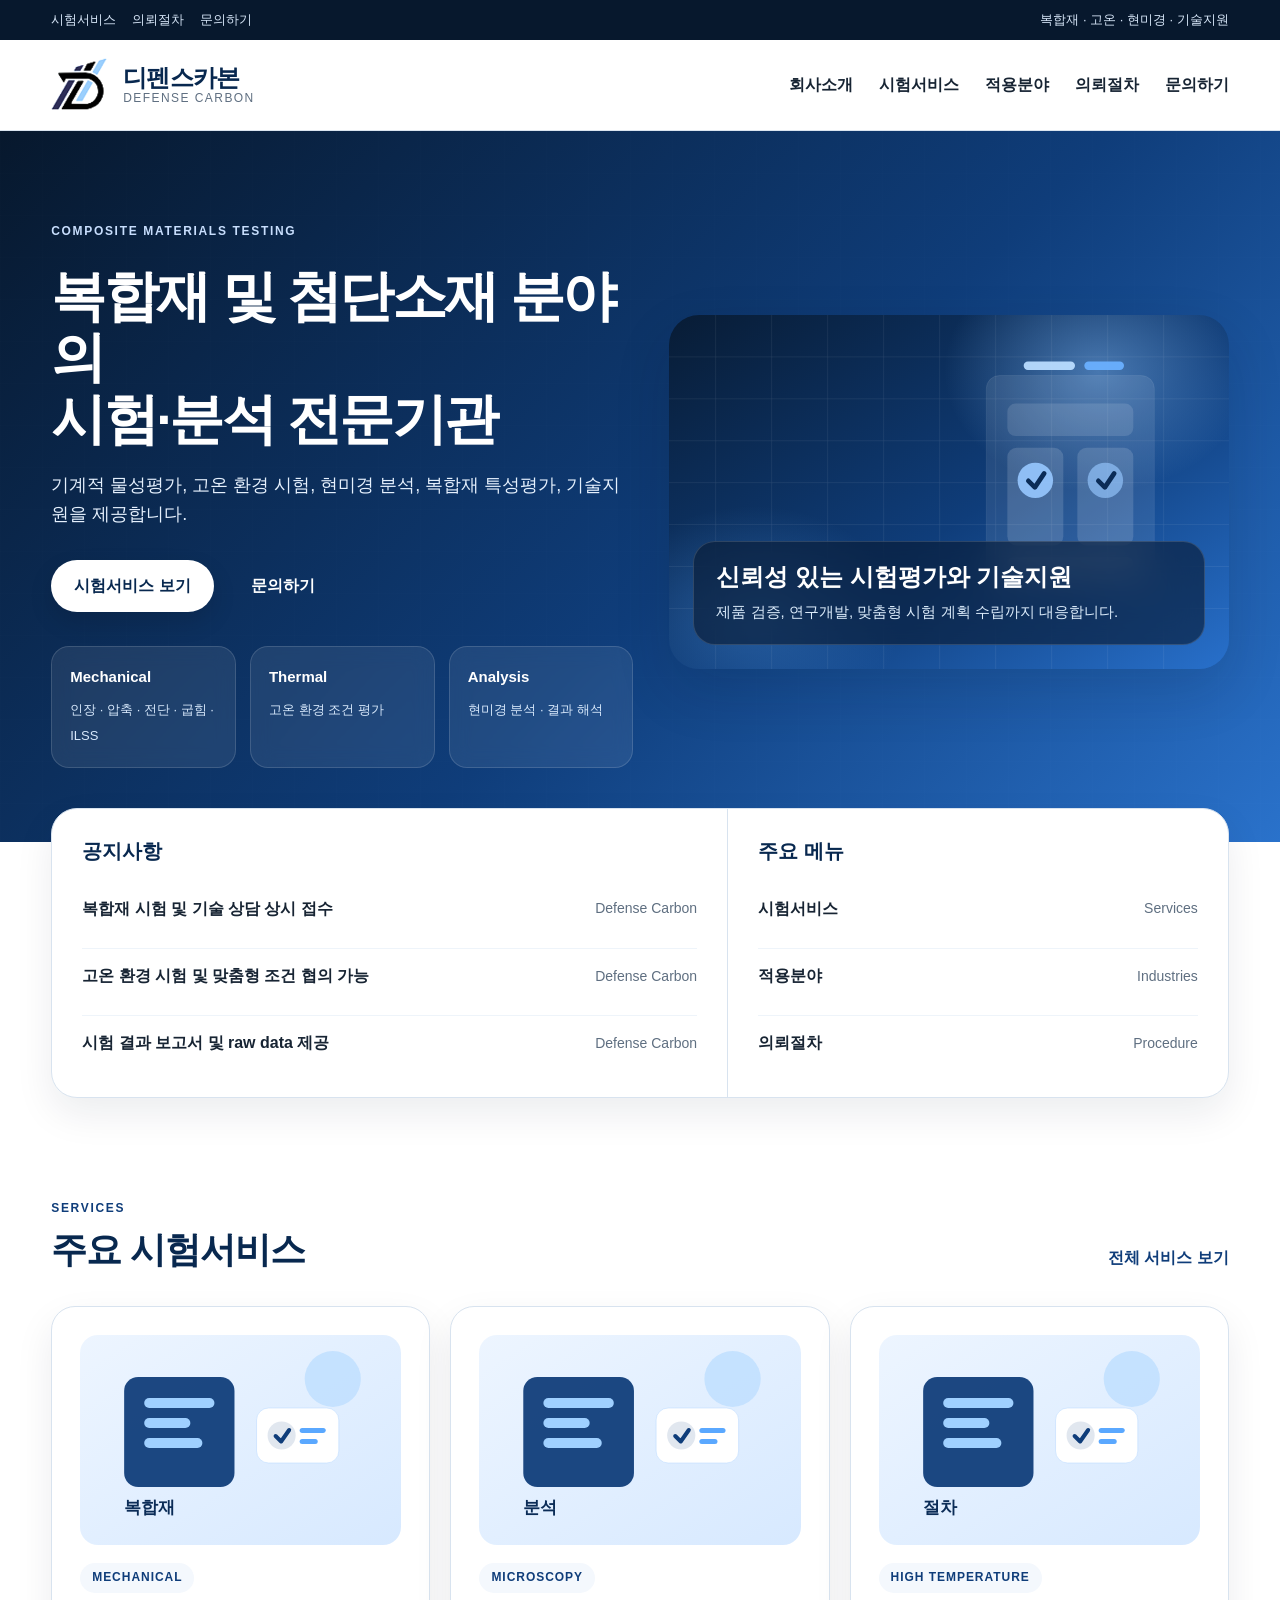
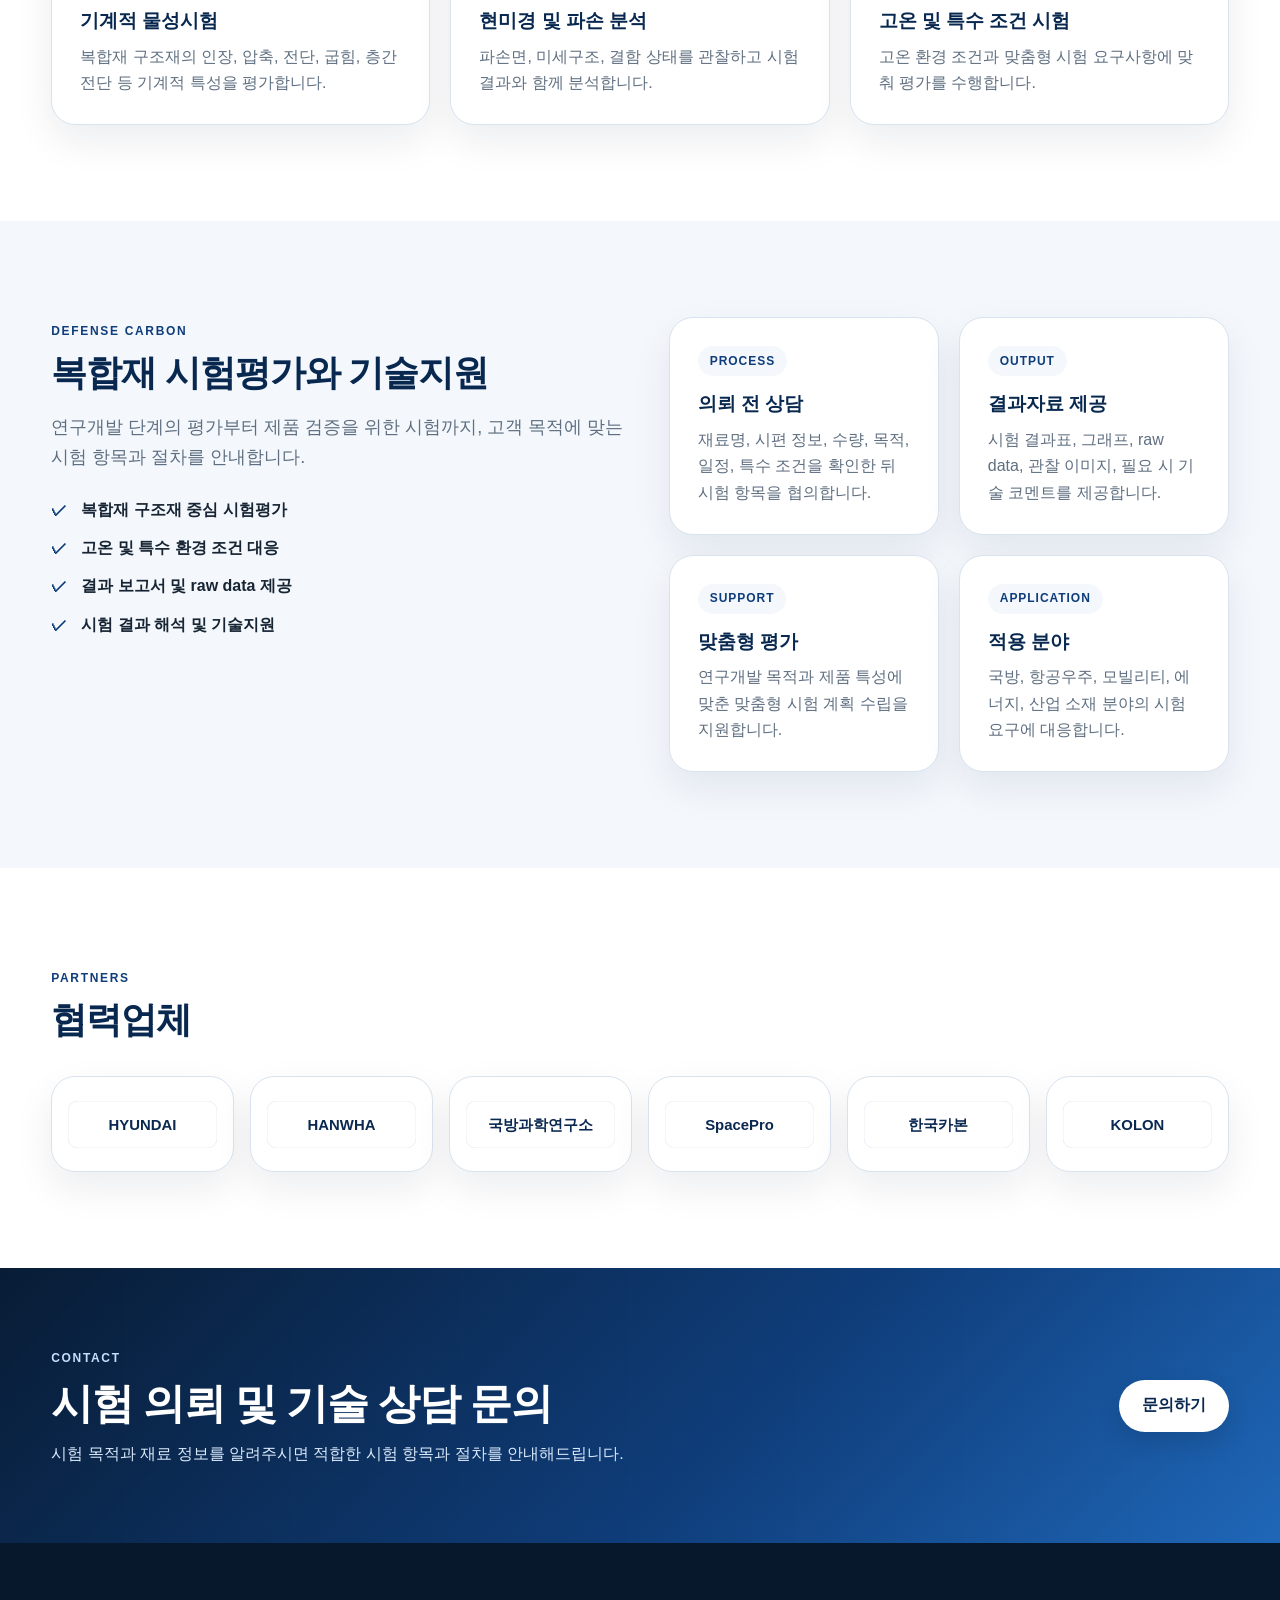
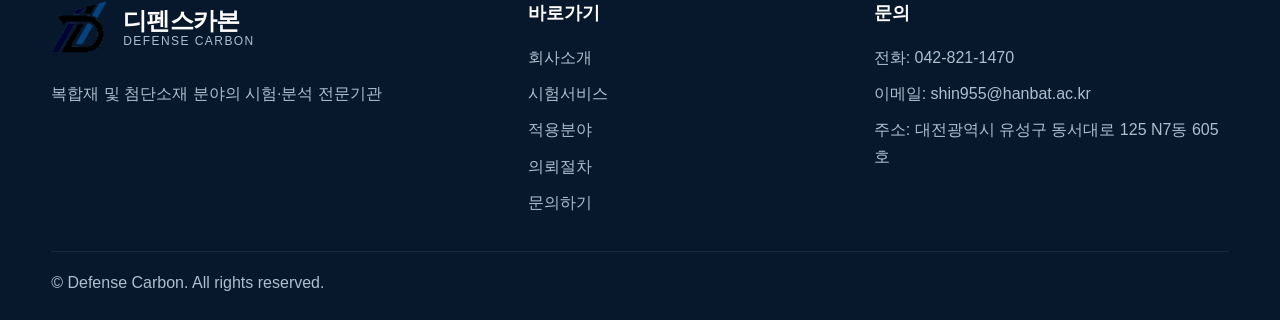
==== index.html @ 8c89a715 "Add files via upload" ====
<!DOCTYPE html><html lang="ko"><head>
  <meta charset="UTF-8">
  <meta name="viewport" content="width=device-width, initial-scale=1.0">
  <title>디펜스카본 | 복합재 시험·분석 전문기관</title>
  <meta name="description" content="디펜스카본 공식 홈페이지">
  <meta name="theme-color" content="#0f3d7a">
  <meta property="og:type" content="website">
  <meta property="og:site_name" content="Defense Carbon">
  <meta property="og:title" content="디펜스카본 | 복합재 시험·분석 전문기관">
  <meta property="og:description" content="디펜스카본 공식 홈페이지">
  <meta property="og:image" content="images/hero-main.svg">
  <link rel="stylesheet" href="style.css">
  <script defer src="script.js"></script>
</head><body data-page="home"><a href="#main-content" class="skip-link">본문 바로가기</a>
  <div class="utility">
    <div class="container utility-inner">
      <div class="utility-links">
        <a href="services.html">시험서비스</a>
        <a href="procedure.html">의뢰절차</a>
        <a href="contact.html">문의하기</a>
      </div>
      <div class="utility-right">
        <span>복합재 · 고온 · 현미경 · 기술지원</span>
      </div>
    </div>
  </div>
  <header class="header">
    <div class="container nav">
      <a href="index.html" class="brand" aria-label="디펜스카본 홈으로 이동">
        <img src="images/logo.png" alt="디펜스카본 로고" class="brand-logo">
        <div class="brand-text">
          <strong>디펜스카본</strong>
          <span>Defense Carbon</span>
        </div>
      </a>
      <button class="nav-toggle" type="button" aria-label="메뉴 열기" aria-expanded="false"><span class="bar"></span><span class="bar"></span><span class="bar"></span></button>
      <nav class="main-nav" aria-label="주 메뉴">
        <ul class="menu">
          <li><a href="about.html" data-page="about">회사소개</a></li>
          <li><a href="services.html" data-page="services">시험서비스</a></li>
          <li><a href="fields.html" data-page="fields">적용분야</a></li>
          <li><a href="procedure.html" data-page="procedure">의뢰절차</a></li>
          <li><a href="contact.html" data-page="contact">문의하기</a></li>
        </ul>
      </nav>
      
    </div>
  </header>
  <main id="main-content">
    <section class="hero">
      <div class="container hero-grid">
        <div class="hero-copy">
          <span class="kicker light">Composite Materials Testing</span>
          <h1>복합재 및 첨단소재 분야의<br>시험·분석 전문기관</h1>
          <p>기계적 물성평가, 고온 환경 시험, 현미경 분석, 복합재 특성평가, 기술지원을 제공합니다.</p>
          <div class="hero-actions">
            <a href="services.html" class="btn btn-white">시험서비스 보기</a>
            <a href="contact.html" class="btn btn-secondary">문의하기</a>
          </div>
          <div class="hero-points">
            <div class="hero-point"><strong>Mechanical</strong><span>인장 · 압축 · 전단 · 굽힘 · ILSS</span></div>
            <div class="hero-point"><strong>Thermal</strong><span>고온 환경 조건 평가</span></div>
            <div class="hero-point"><strong>Analysis</strong><span>현미경 분석 · 결과 해석</span></div>
          </div>
        </div>
        <div class="hero-visual">
          <img src="images/hero-main.svg" alt="복합재 시험분석 디펜스카본 메인 비주얼">
          <div class="hero-overlay"><h2>신뢰성 있는 시험평가와 기술지원</h2><p>제품 검증, 연구개발, 맞춤형 시험 계획 수립까지 대응합니다.</p></div>
        </div>
      </div>
    </section>

    <section class="notice-band">
      <div class="container notice-panel">
        <div class="notice-main">
          <div class="notice-title"><h3>공지사항</h3></div>
          <div class="notice-list">
            <div class="notice-item"><a href="#">복합재 시험 및 기술 상담 상시 접수</a><span>Defense Carbon</span></div>
            <div class="notice-item"><a href="#">고온 환경 시험 및 맞춤형 조건 협의 가능</a><span>Defense Carbon</span></div>
            <div class="notice-item"><a href="#">시험 결과 보고서 및 raw data 제공</a><span>Defense Carbon</span></div>
          </div>
        </div>
        <div class="notice-side">
          <div class="notice-title"><h3>주요 메뉴</h3></div>
          <div class="quick-links">
            <div class="quick-link-row"><a href="services.html">시험서비스</a><span>Services</span></div>
            <div class="quick-link-row"><a href="fields.html">적용분야</a><span>Industries</span></div>
            <div class="quick-link-row"><a href="procedure.html">의뢰절차</a><span>Procedure</span></div>
          </div>
        </div>
      </div>
    </section>

    <section class="section">
      <div class="container">
        <div class="section-head"><div><span class="kicker">Services</span><h2 class="section-title">주요 시험서비스</h2></div><a href="services.html" class="text-link">전체 서비스 보기</a></div>
        <div class="grid-3">
          <article class="service-card"><img src="images/service-composite.svg" alt="기계적 물성시험"><span class="badge">Mechanical</span><h3>기계적 물성시험</h3><p>복합재 구조재의 인장, 압축, 전단, 굽힘, 층간전단 등 기계적 특성을 평가합니다.</p></article>
          <article class="service-card"><img src="images/service-analysis.svg" alt="현미경 및 파손 분석"><span class="badge">Microscopy</span><h3>현미경 및 파손 분석</h3><p>파손면, 미세구조, 결함 상태를 관찰하고 시험 결과와 함께 분석합니다.</p></article>
          <article class="service-card"><img src="images/service-procedure.svg" alt="고온 및 특수 조건 시험"><span class="badge">High Temperature</span><h3>고온 및 특수 조건 시험</h3><p>고온 환경 조건과 맞춤형 시험 요구사항에 맞춰 평가를 수행합니다.</p></article>
        </div>
      </div>
    </section>

    <section class="section soft-bg">
      <div class="container split">
        <div>
          <span class="kicker">Defense Carbon</span>
          <h2 class="section-title">복합재 시험평가와 기술지원</h2>
          <p class="section-desc">연구개발 단계의 평가부터 제품 검증을 위한 시험까지, 고객 목적에 맞는 시험 항목과 절차를 안내합니다.</p>
          <ul class="check-list">
            <li>복합재 구조재 중심 시험평가</li>
            <li>고온 및 특수 환경 조건 대응</li>
            <li>결과 보고서 및 raw data 제공</li>
            <li>시험 결과 해석 및 기술지원</li>
          </ul>
        </div>
        <div class="grid-2">
          <div class="feature-card"><span class="badge">Process</span><h3>의뢰 전 상담</h3><p>재료명, 시편 정보, 수량, 목적, 일정, 특수 조건을 확인한 뒤 시험 항목을 협의합니다.</p></div>
          <div class="feature-card"><span class="badge">Output</span><h3>결과자료 제공</h3><p>시험 결과표, 그래프, raw data, 관찰 이미지, 필요 시 기술 코멘트를 제공합니다.</p></div>
          <div class="feature-card"><span class="badge">Support</span><h3>맞춤형 평가</h3><p>연구개발 목적과 제품 특성에 맞춘 맞춤형 시험 계획 수립을 지원합니다.</p></div>
          <div class="feature-card"><span class="badge">Application</span><h3>적용 분야</h3><p>국방, 항공우주, 모빌리티, 에너지, 산업 소재 분야의 시험 요구에 대응합니다.</p></div>
        </div>
      </div>
    </section>

    <section class="section">
      <div class="container">
        <div class="section-head"><div><span class="kicker">Partners</span><h2 class="section-title">협력업체</h2></div></div>
        <div class="partner-strip">
          <div class="partner-card"><img src="images/hyundai.svg" alt="현대자동차"></div>
          <div class="partner-card"><img src="images/hanwha.svg" alt="한화"></div>
          <div class="partner-card"><img src="images/add.svg" alt="국방과학연구소"></div>
          <div class="partner-card"><img src="images/spacepro.svg" alt="SpacePro"></div>
          <div class="partner-card"><img src="images/hcarbon.svg" alt="한국카본"></div>
          <div class="partner-card"><img src="images/kolon.svg" alt="코오롱"></div>
        </div>
      </div>
    </section>

    <section class="cta-band">
      <div class="container cta-band-inner">
        <div><span class="kicker light">Contact</span><h2>시험 의뢰 및 기술 상담 문의</h2><p>시험 목적과 재료 정보를 알려주시면 적합한 시험 항목과 절차를 안내해드립니다.</p></div>
        <a href="contact.html" class="btn btn-white">문의하기</a>
      </div>
    </section>
  </main>
  <footer class="footer">
    <div class="container footer-grid">
      <div>
        <a href="index.html" class="brand">
          <img src="images/logo.png" alt="디펜스카본 로고" class="brand-logo">
          <div class="brand-text"><strong>디펜스카본</strong><span>Defense Carbon</span></div>
        </a>
        <p>복합재 및 첨단소재 분야의 시험·분석 전문기관</p>
      </div>
      <div class="footer-col">
        <h3>바로가기</h3>
        <ul>
          <li><a href="about.html">회사소개</a></li>
          <li><a href="services.html">시험서비스</a></li>
          <li><a href="fields.html">적용분야</a></li>
          <li><a href="procedure.html">의뢰절차</a></li>
          <li><a href="contact.html">문의하기</a></li>
        </ul>
      </div>
      <div class="footer-col">
        <h3>문의</h3>
        <ul>
          <li><a href="tel:0428211470">전화: 042-821-1470</a></li>
          <li><a href="mailto:shin955@hanbat.ac.kr">이메일: shin955@hanbat.ac.kr</a></li>
          <li>주소: 대전광역시 유성구 동서대로 125 N7동 605호</li>
        </ul>
      </div>
    </div>
    <div class="container footer-bottom"><p>© <span data-current-year></span> Defense Carbon. All rights reserved.</p></div>
  </footer></body></html>
---- style.css ----
:root{--primary:#0f3d7a;--primary-dark:#08284f;--primary-light:#1f67b8;--accent:#6db5ff;--bg:#ffffff;--bg-soft:#f4f8fd;--bg-deep:#07182d;--line:#d8e3ef;--text:#172433;--muted:#5f6f81;--white:#ffffff;--shadow:0 16px 38px rgba(8,24,45,.08);--shadow-strong:0 22px 56px rgba(8,24,45,.14);--radius:22px}
*{margin:0;padding:0;box-sizing:border-box}html{scroll-behavior:smooth}body{font-family:"Pretendard","Noto Sans KR",Arial,sans-serif;background:var(--bg);color:var(--text);line-height:1.65}a{text-decoration:none;color:inherit}img{display:block;max-width:100%}ul{list-style:none}button,input,textarea,select{font:inherit}.container{width:min(1280px,92%);margin:0 auto}.skip-link{position:absolute;left:16px;top:-48px;background:var(--primary-dark);color:#fff;padding:10px 14px;border-radius:10px;z-index:2000}.skip-link:focus{top:12px}:focus-visible{outline:3px solid rgba(109,181,255,.85);outline-offset:3px}
.header{position:sticky;top:0;z-index:2000;background:rgba(255,255,255,.96);border-bottom:1px solid rgba(216,227,239,.95);backdrop-filter:blur(12px)}.utility{background:var(--bg-deep);color:#d6e5f7;font-size:13px}.utility-inner{min-height:40px;display:flex;align-items:center;justify-content:space-between;gap:20px}.utility-links,.utility-right{display:flex;align-items:center;gap:16px}.utility a:hover{color:#fff}.nav{min-height:90px;display:flex;align-items:center;justify-content:space-between;gap:20px}.brand{display:inline-flex;align-items:center;gap:14px}.brand-logo{width:58px;height:58px;object-fit:contain}.brand-text{display:flex;flex-direction:column;line-height:1.12}.brand-text strong{font-size:24px;color:var(--primary-dark);letter-spacing:-.03em}.brand-text span{font-size:12px;color:var(--muted);letter-spacing:.12em;text-transform:uppercase}.main-nav{margin-left:auto}.menu{display:flex;align-items:center;gap:26px}.menu a{display:inline-flex;align-items:center;min-height:46px;font-weight:800;color:var(--text);position:relative}.menu a::after{content:"";position:absolute;left:0;bottom:8px;width:0;height:2px;border-radius:999px;background:var(--primary);transition:width .22s}.menu a:hover,.menu a.active{color:var(--primary)}.menu a:hover::after,.menu a.active::after{width:100%}.nav-toggle{display:none;width:48px;height:48px;border:1px solid var(--line);border-radius:14px;background:#fff;cursor:pointer;align-items:center;justify-content:center}.nav-toggle .bar{display:block;width:18px;height:2px;background:var(--primary-dark);margin:2px 0;border-radius:999px}.header-actions{display:flex;align-items:center;gap:12px}
.btn,.chip{display:inline-flex;align-items:center;justify-content:center;min-height:52px;padding:0 22px;border-radius:999px;border:1px solid transparent;font-weight:800;transition:transform .2s,box-shadow .2s,background .2s,color .2s,border-color .2s}.btn:hover,.chip:hover{transform:translateY(-2px)}.btn-primary{background:var(--primary);color:#fff}.btn-primary:hover{background:var(--primary-dark)}.btn-white{background:#fff;color:var(--primary-dark);box-shadow:0 10px 24px rgba(0,0,0,.12)}.btn-outline{background:#fff;border-color:var(--line);color:var(--primary-dark)}.btn-dark{background:var(--primary-dark);color:#fff}
.section{padding:96px 0}.soft-bg{background:var(--bg-soft)}.section-head{display:flex;align-items:end;justify-content:space-between;gap:20px;margin-bottom:34px}.kicker{display:inline-block;font-size:12px;font-weight:800;letter-spacing:.14em;text-transform:uppercase;color:var(--primary);margin-bottom:10px}.kicker.light{color:#c8defd}.section-title{font-size:clamp(28px,2.8vw,42px);line-height:1.2;letter-spacing:-.03em;color:var(--primary-dark)}.section-desc{margin-top:18px;max-width:760px;color:var(--muted);font-size:18px}.text-link{color:var(--primary);font-weight:800}
.hero{position:relative;overflow:hidden;background:linear-gradient(135deg,#07182d 0%,#0f3d7a 56%,#2a72cb 100%);color:#fff;padding:86px 0 74px}.hero::before,.cta-band::before{content:"";position:absolute;inset:0;background:linear-gradient(90deg,rgba(255,255,255,.06) 1px,transparent 1px),linear-gradient(rgba(255,255,255,.06) 1px,transparent 1px);background-size:42px 42px;opacity:.12;pointer-events:none}.hero-grid{position:relative;z-index:1;display:grid;grid-template-columns:1.02fr .98fr;gap:36px;align-items:center}.hero-copy h1{margin-top:14px;font-size:clamp(34px,4.3vw,56px);line-height:1.12;letter-spacing:-.045em}.hero-copy p{margin-top:20px;font-size:18px;color:#e5f0fd;max-width:760px}.hero-actions{display:flex;flex-wrap:wrap;gap:14px;margin-top:30px}.hero-points{display:grid;grid-template-columns:repeat(3,1fr);gap:14px;margin-top:34px}.hero-point{border:1px solid rgba(255,255,255,.14);background:rgba(255,255,255,.08);backdrop-filter:blur(10px);border-radius:18px;padding:18px}.hero-point strong{display:block;font-size:15px;margin-bottom:6px}.hero-point span{font-size:13px;color:#d8e9fc}.hero-visual{position:relative;border-radius:30px;overflow:hidden;box-shadow:var(--shadow-strong)}.hero-visual img{width:100%;height:auto}.hero-overlay{position:absolute;left:24px;right:24px;bottom:24px;padding:20px 22px;border-radius:22px;background:rgba(7,24,45,.58);backdrop-filter:blur(16px);border:1px solid rgba(255,255,255,.14)}.hero-overlay h2{font-size:24px;line-height:1.25;margin-bottom:8px}.hero-overlay p{color:#dcecfb;font-size:15px}.notice-band{margin-top:-34px;position:relative;z-index:3}.notice-panel{display:grid;grid-template-columns:1.15fr .85fr;background:#fff;border:1px solid var(--line);border-radius:26px;box-shadow:var(--shadow);overflow:hidden}.notice-main,.notice-side{padding:26px 30px}.notice-main{border-right:1px solid var(--line)}.notice-title{display:flex;align-items:center;justify-content:space-between;gap:12px;margin-bottom:14px}.notice-title h3{font-size:20px;color:var(--primary-dark)}.notice-list,.quick-links{display:grid;gap:12px}.notice-item,.quick-link-row{display:flex;align-items:center;justify-content:space-between;gap:16px;padding:14px 0;border-top:1px solid #eef4fa}.notice-item:first-child,.quick-link-row:first-child{border-top:0}.notice-item a,.quick-link-row a{font-weight:700}.notice-item span,.quick-link-row span{font-size:14px;color:var(--muted);white-space:nowrap}
.grid-6,.grid-4,.grid-3,.grid-2{display:grid;gap:20px}.grid-6{grid-template-columns:repeat(6,1fr)}.grid-4{grid-template-columns:repeat(4,1fr)}.grid-3{grid-template-columns:repeat(3,1fr)}.grid-2{grid-template-columns:repeat(2,1fr)}.card,.service-card,.feature-card,.stat-card,.partner-card,.contact-card,.faq-item{background:#fff;border:1px solid var(--line);border-radius:24px;box-shadow:var(--shadow)}.card,.service-card,.feature-card,.stat-card,.partner-card,.contact-card{padding:28px}.service-card:hover,.feature-card:hover,.partner-card:hover,.contact-card:hover{transform:translateY(-4px);box-shadow:0 18px 42px rgba(8,24,45,.12);border-color:rgba(15,61,122,.2)}.service-card,.feature-card,.partner-card,.contact-card{transition:transform .22s,box-shadow .22s,border-color .22s}.service-card img,.feature-card img{border-radius:18px;margin-bottom:18px}.badge{display:inline-flex;align-items:center;min-height:30px;padding:0 12px;border-radius:999px;background:var(--bg-soft);color:var(--primary);font-size:12px;font-weight:800;letter-spacing:.08em;text-transform:uppercase}.service-card h3,.feature-card h3,.contact-card h3{margin-top:16px;margin-bottom:10px;color:var(--primary-dark);line-height:1.3}.service-card p,.feature-card p,.contact-card p,.stat-card p{color:var(--muted)}.check-list{margin-top:24px;display:grid;gap:12px}.check-list li{position:relative;padding-left:30px;font-weight:700}.check-list li::before{content:"✓";position:absolute;left:0;top:0;color:var(--primary);font-weight:900}.split{display:grid;grid-template-columns:1fr .95fr;gap:28px;align-items:start}.stat-card strong{display:block;font-size:38px;line-height:1;color:var(--primary-dark);margin-bottom:10px}.stat-card span{color:var(--muted);font-weight:700}
.partner-strip{display:grid;grid-template-columns:repeat(6,1fr);gap:16px}.partner-card{display:flex;align-items:center;justify-content:center;min-height:96px;padding:16px}.partner-card img{width:100%;max-width:220px;height:auto}
.cta-band{position:relative;color:#fff;background:linear-gradient(135deg,#081c35 0%,#0f3d7a 58%,#1f67b8 100%);padding:76px 0;overflow:hidden}.cta-band-inner{position:relative;z-index:1;display:flex;align-items:center;justify-content:space-between;gap:24px}.cta-band h2{font-size:clamp(28px,3.4vw,42px);line-height:1.18;letter-spacing:-.03em;margin-bottom:12px}.cta-band p{max-width:760px;color:#dbeafc}
.contact-layout{display:grid;grid-template-columns:1fr .95fr;gap:28px}.contact-stack{display:grid;gap:18px}.contact-card a{color:var(--primary);font-weight:800}.contact-form{background:#fff;border:1px solid var(--line);border-radius:24px;box-shadow:var(--shadow);padding:28px}.form-grid{display:grid;grid-template-columns:1fr 1fr;gap:16px}.field{display:grid;gap:8px}.field label{font-weight:800;color:var(--primary-dark)}.field input,.field select,.field textarea{width:100%;padding:14px 16px;border:1px solid var(--line);border-radius:16px;background:#fbfdff}.field textarea{min-height:160px;resize:vertical}.field.full{grid-column:1/-1}.form-hint{font-size:14px;color:var(--muted)}
.footer{background:var(--bg-deep);color:#d8e3ef;padding-top:56px}.footer-grid{display:grid;grid-template-columns:1.2fr .85fr .95fr;gap:28px;padding-bottom:34px}.footer .brand-text strong{color:#fff}.footer .brand-text span,.footer p,.footer li,.footer a{color:#aebed0}.footer p{margin-top:16px;max-width:340px}.footer h3{color:#fff;font-size:18px;margin-bottom:16px}.footer-col ul{display:grid;gap:10px}.footer a:hover{color:#fff}.footer-bottom{border-top:1px solid rgba(255,255,255,.08);padding:18px 0 24px}.footer-bottom p{margin:0}
@media (max-width:1180px){.hero-grid,.split,.contact-layout{grid-template-columns:1fr}.grid-6{grid-template-columns:repeat(3,1fr)}.grid-4{grid-template-columns:repeat(2,1fr)}.grid-3{grid-template-columns:repeat(2,1fr)}.partner-strip{grid-template-columns:repeat(3,1fr)}.notice-panel{grid-template-columns:1fr}.notice-main{border-right:0;border-bottom:1px solid var(--line)}}
@media (max-width:980px){.utility-inner{flex-direction:column;justify-content:center;padding:8px 0}.nav{min-height:78px;padding:14px 0;flex-wrap:wrap}.nav-toggle{display:inline-flex}.main-nav{width:100%;display:none;order:4;margin-left:0}.header.menu-open .main-nav{display:block}.menu{flex-direction:column;align-items:stretch;gap:8px;padding:12px 0 4px}.grid-6,.grid-4,.grid-3,.partner-strip,.footer-grid{grid-template-columns:repeat(2,1fr)}.form-grid{grid-template-columns:1fr}}
@media (max-width:720px){.section{padding:72px 0}.brand-logo{width:50px;height:50px}.brand-text strong{font-size:21px}.header-actions .btn-primary{display:none}.hero{padding:72px 0 62px}.hero-copy h1{font-size:clamp(30px,9vw,44px)}.hero-actions,.cta-band-inner,.section-head{flex-direction:column;align-items:flex-start}.btn,.chip{width:100%}.hero-points,.grid-6,.grid-4,.grid-3,.partner-strip,.footer-grid{grid-template-columns:1fr}}
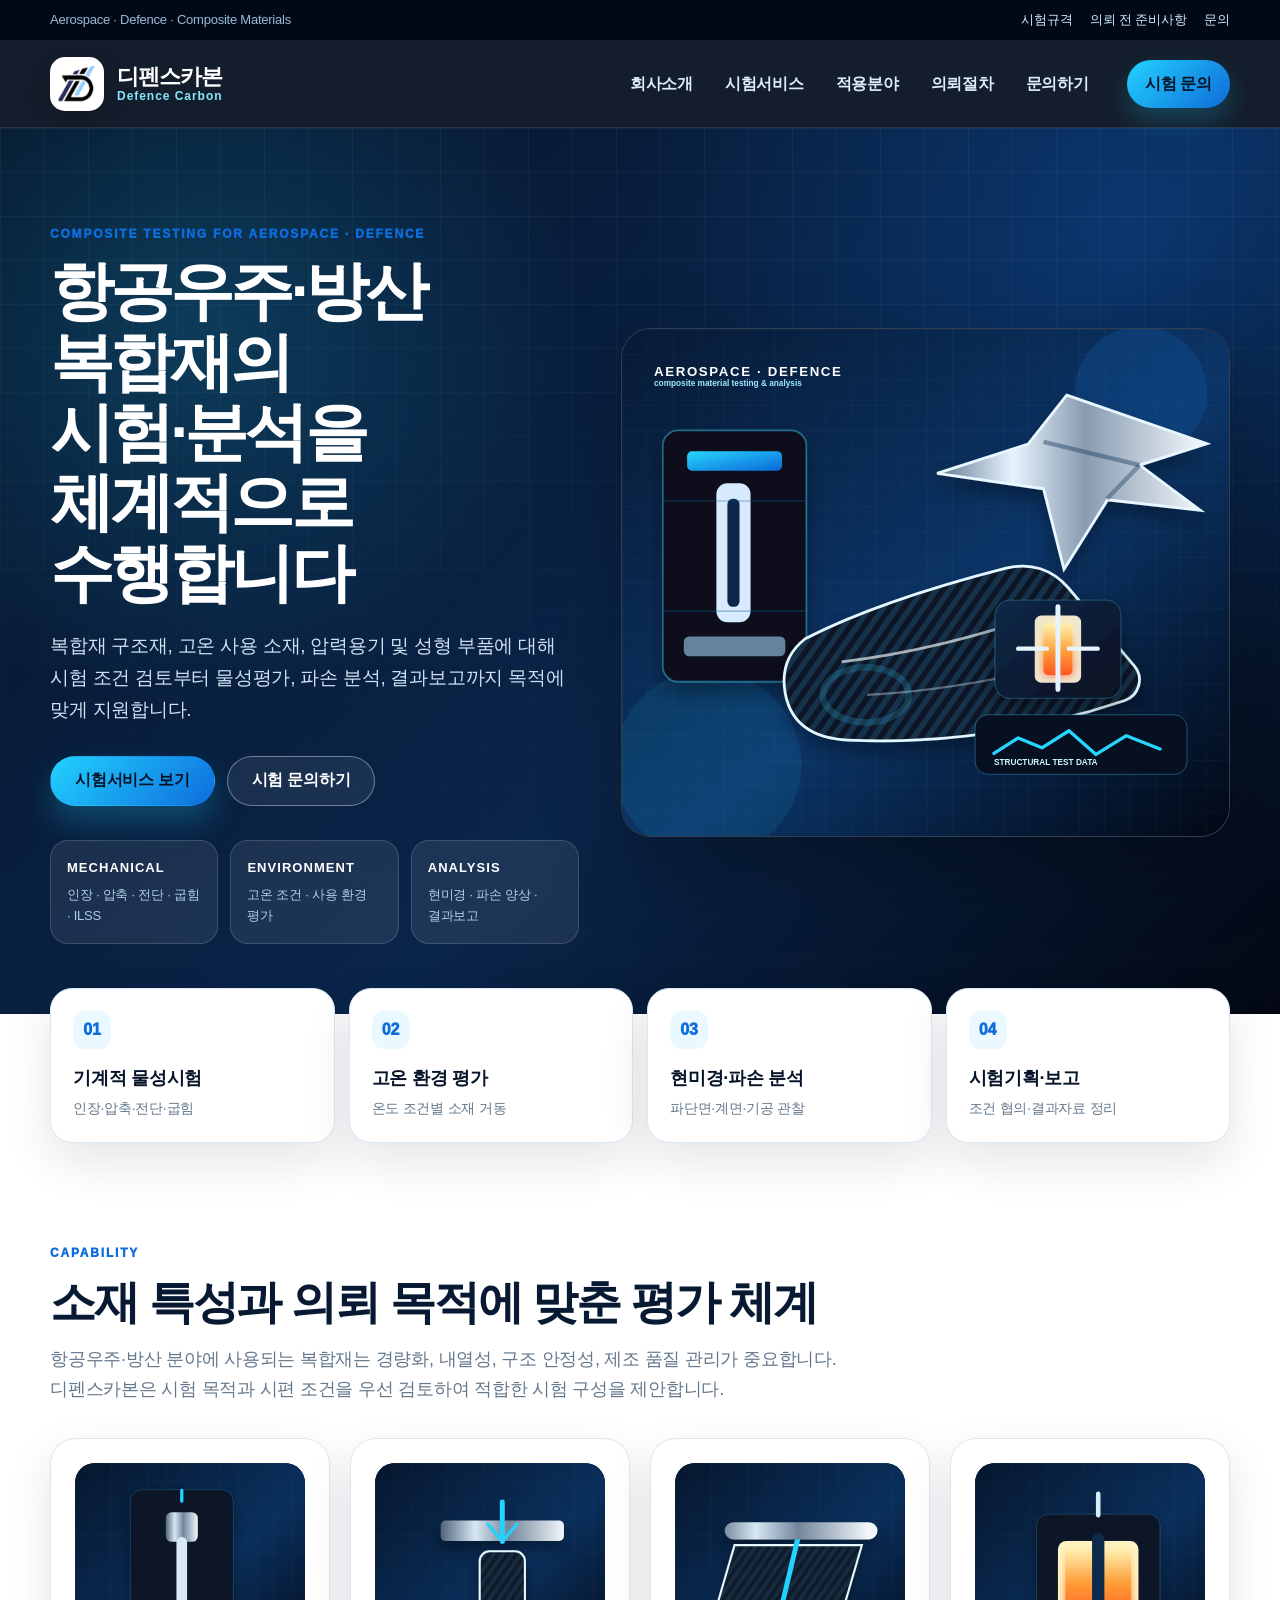
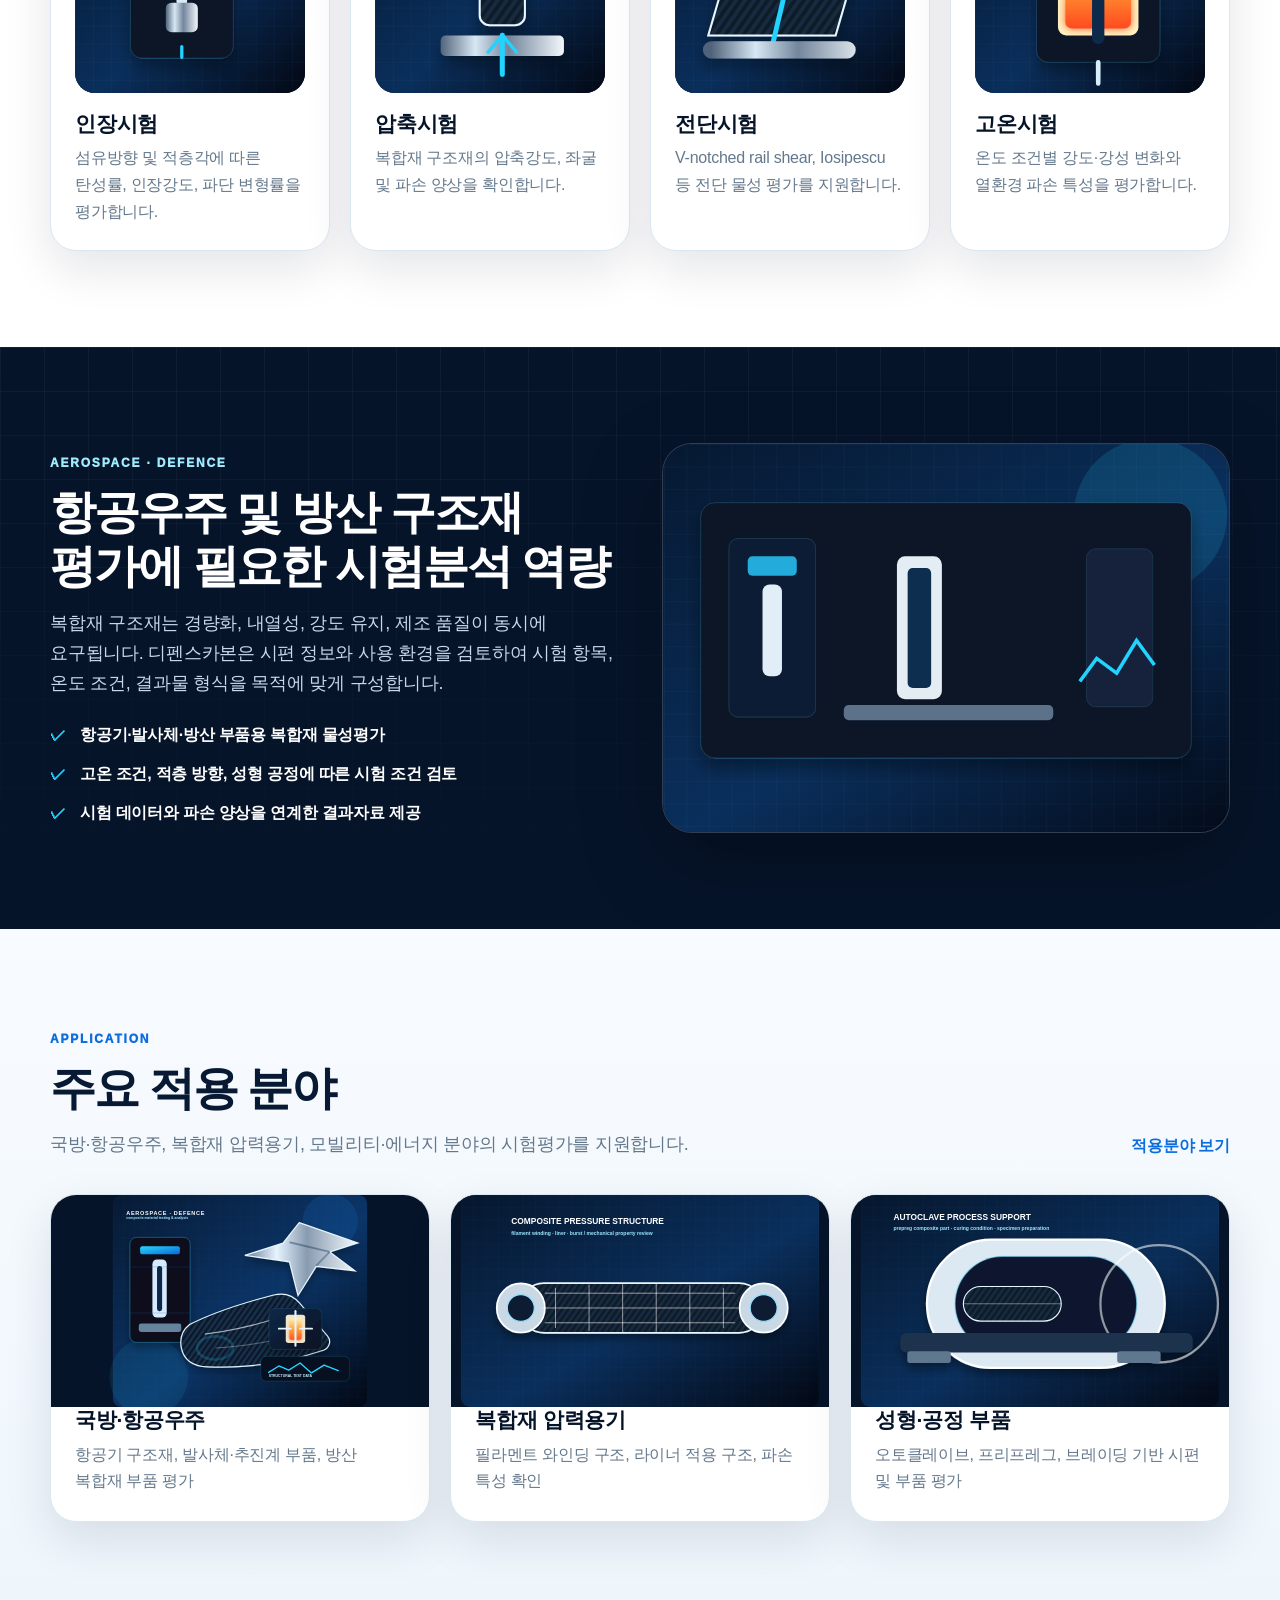
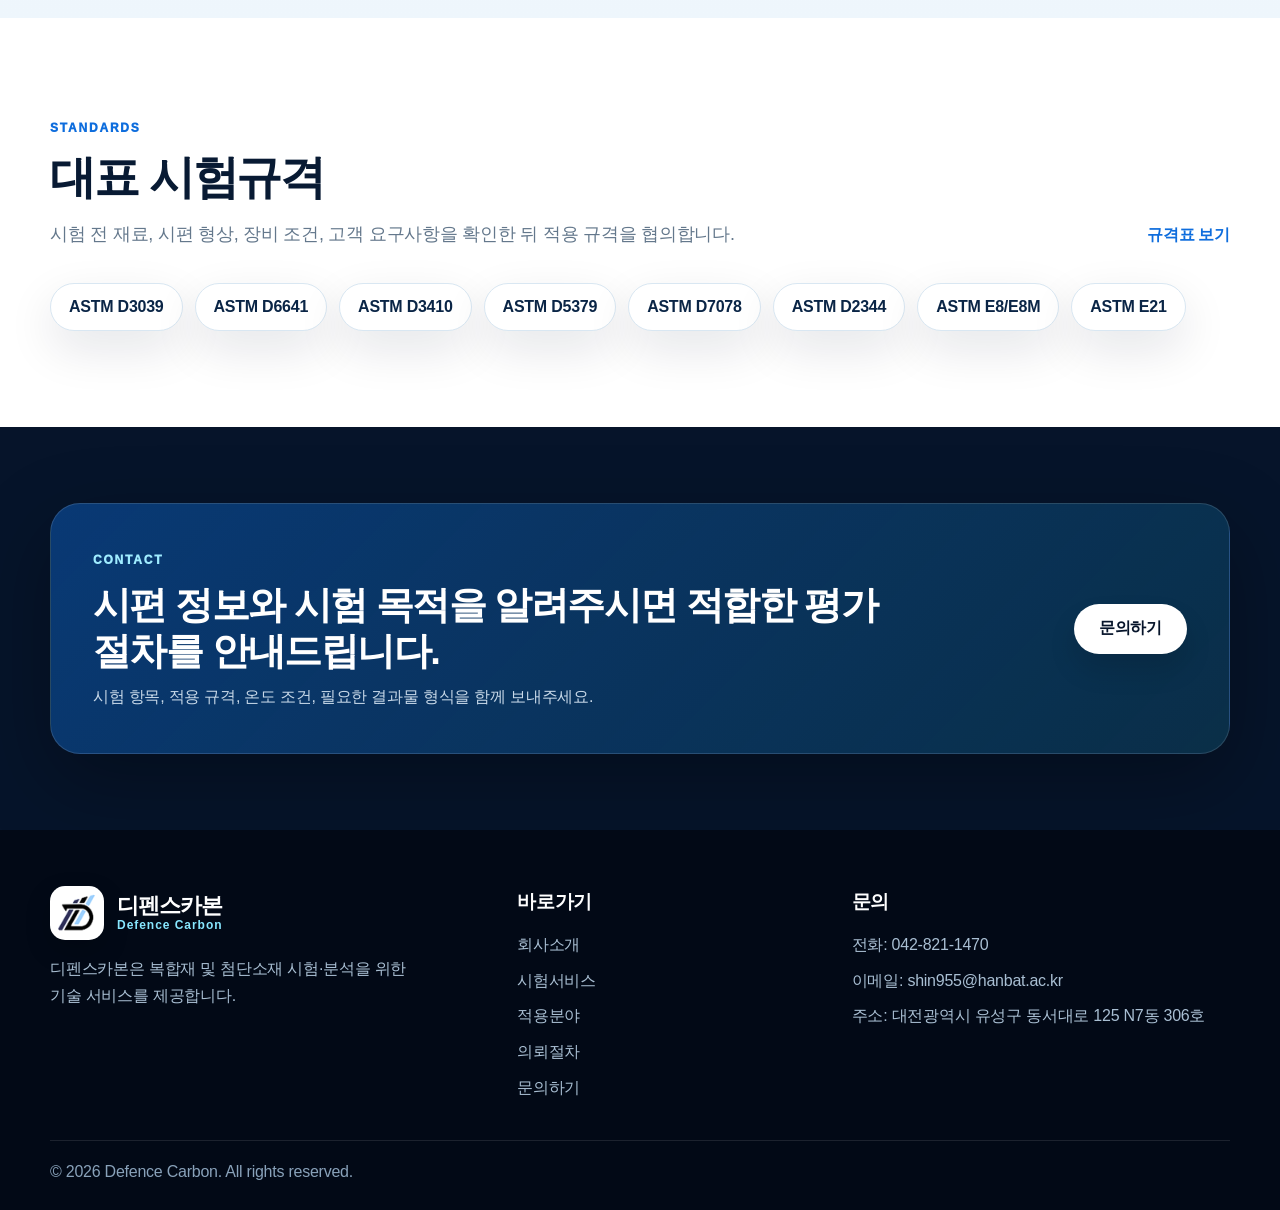
==== commit ad6dd6c4: "Add files via upload" ====
--- a/index.html
+++ b/index.html
@@ -1,177 +1,47 @@
-<!DOCTYPE html><html lang="ko"><head>
+<!DOCTYPE html>
+<html lang="ko">
+<head>
   <meta charset="UTF-8">
   <meta name="viewport" content="width=device-width, initial-scale=1.0">
-  <title>디펜스카본 | 복합재 시험·분석 전문기관</title>
-  <meta name="description" content="디펜스카본 공식 홈페이지">
-  <meta name="theme-color" content="#0f3d7a">
+  <title>디펜스카본 | Defence Carbon 복합재 시험분석</title>
+  <meta name="description" content="항공우주 및 방산 분야 복합재·첨단소재의 기계적 물성시험, 고온 환경시험, 현미경·파손 분석 서비스를 제공합니다.">
+  <meta name="theme-color" content="#06142a">
   <meta property="og:type" content="website">
-  <meta property="og:site_name" content="Defense Carbon">
-  <meta property="og:title" content="디펜스카본 | 복합재 시험·분석 전문기관">
-  <meta property="og:description" content="디펜스카본 공식 홈페이지">
-  <meta property="og:image" content="images/hero-main.svg">
+  <meta property="og:site_name" content="Defence Carbon">
+  <meta property="og:title" content="디펜스카본 | Defence Carbon 복합재 시험분석">
+  <meta property="og:description" content="항공우주 및 방산 분야 복합재·첨단소재의 기계적 물성시험, 고온 환경시험, 현미경·파손 분석 서비스를 제공합니다.">
+  <meta property="og:image" content="images/visual-hero.svg">
   <link rel="stylesheet" href="style.css">
   <script defer src="script.js"></script>
-</head><body data-page="home"><a href="#main-content" class="skip-link">본문 바로가기</a>
-  <div class="utility">
-    <div class="container utility-inner">
-      <div class="utility-links">
-        <a href="services.html">시험서비스</a>
-        <a href="procedure.html">의뢰절차</a>
-        <a href="contact.html">문의하기</a>
-      </div>
-      <div class="utility-right">
-        <span>복합재 · 고온 · 현미경 · 기술지원</span>
-      </div>
-    </div>
-  </div>
-  <header class="header">
-    <div class="container nav">
-      <a href="index.html" class="brand" aria-label="디펜스카본 홈으로 이동">
-        <img src="images/logo.png" alt="디펜스카본 로고" class="brand-logo">
-        <div class="brand-text">
-          <strong>디펜스카본</strong>
-          <span>Defense Carbon</span>
-        </div>
-      </a>
-      <button class="nav-toggle" type="button" aria-label="메뉴 열기" aria-expanded="false"><span class="bar"></span><span class="bar"></span><span class="bar"></span></button>
-      <nav class="main-nav" aria-label="주 메뉴">
-        <ul class="menu">
-          <li><a href="about.html" data-page="about">회사소개</a></li>
-          <li><a href="services.html" data-page="services">시험서비스</a></li>
-          <li><a href="fields.html" data-page="fields">적용분야</a></li>
-          <li><a href="procedure.html" data-page="procedure">의뢰절차</a></li>
-          <li><a href="contact.html" data-page="contact">문의하기</a></li>
-        </ul>
-      </nav>
-      
-    </div>
-  </header>
+</head>
+<body data-page="home">
+  <a href="#main-content" class="skip-link">본문 바로가기</a>
+  <div class="top-signal"><div class="container top-signal-inner"><span>Aerospace · Defence · Composite Materials</span><div><a href="services.html#standards">시험규격</a><a href="procedure.html#request-info">의뢰 전 준비사항</a><a href="contact.html">문의</a></div></div></div>
+  <header class="site-header"><div class="container nav">
+    <a href="index.html" class="brand" aria-label="디펜스카본 홈으로 이동"><img src="images/logo.png" alt="디펜스카본 마크" class="brand-logo"><span class="brand-name"><strong>디펜스카본</strong><em>Defence Carbon</em></span></a>
+    <button class="nav-toggle" type="button" aria-label="메뉴 열기" aria-expanded="false"><span></span><span></span><span></span></button>
+    <nav class="main-nav" aria-label="주 메뉴"><ul><li><a href="about.html" data-page="about">회사소개</a></li><li><a href="services.html" data-page="services">시험서비스</a></li><li><a href="fields.html" data-page="fields">적용분야</a></li><li><a href="procedure.html" data-page="procedure">의뢰절차</a></li><li><a href="contact.html" data-page="contact">문의하기</a></li></ul></nav><a class="nav-cta" href="contact.html">시험 문의</a>
+  </div></header>
   <main id="main-content">
-    <section class="hero">
-      <div class="container hero-grid">
-        <div class="hero-copy">
-          <span class="kicker light">Composite Materials Testing</span>
-          <h1>복합재 및 첨단소재 분야의<br>시험·분석 전문기관</h1>
-          <p>기계적 물성평가, 고온 환경 시험, 현미경 분석, 복합재 특성평가, 기술지원을 제공합니다.</p>
-          <div class="hero-actions">
-            <a href="services.html" class="btn btn-white">시험서비스 보기</a>
-            <a href="contact.html" class="btn btn-secondary">문의하기</a>
-          </div>
-          <div class="hero-points">
-            <div class="hero-point"><strong>Mechanical</strong><span>인장 · 압축 · 전단 · 굽힘 · ILSS</span></div>
-            <div class="hero-point"><strong>Thermal</strong><span>고온 환경 조건 평가</span></div>
-            <div class="hero-point"><strong>Analysis</strong><span>현미경 분석 · 결과 해석</span></div>
-          </div>
-        </div>
-        <div class="hero-visual">
-          <img src="images/hero-main.svg" alt="복합재 시험분석 디펜스카본 메인 비주얼">
-          <div class="hero-overlay"><h2>신뢰성 있는 시험평가와 기술지원</h2><p>제품 검증, 연구개발, 맞춤형 시험 계획 수립까지 대응합니다.</p></div>
-        </div>
-      </div>
-    </section>
-
-    <section class="notice-band">
-      <div class="container notice-panel">
-        <div class="notice-main">
-          <div class="notice-title"><h3>공지사항</h3></div>
-          <div class="notice-list">
-            <div class="notice-item"><a href="#">복합재 시험 및 기술 상담 상시 접수</a><span>Defense Carbon</span></div>
-            <div class="notice-item"><a href="#">고온 환경 시험 및 맞춤형 조건 협의 가능</a><span>Defense Carbon</span></div>
-            <div class="notice-item"><a href="#">시험 결과 보고서 및 raw data 제공</a><span>Defense Carbon</span></div>
-          </div>
-        </div>
-        <div class="notice-side">
-          <div class="notice-title"><h3>주요 메뉴</h3></div>
-          <div class="quick-links">
-            <div class="quick-link-row"><a href="services.html">시험서비스</a><span>Services</span></div>
-            <div class="quick-link-row"><a href="fields.html">적용분야</a><span>Industries</span></div>
-            <div class="quick-link-row"><a href="procedure.html">의뢰절차</a><span>Procedure</span></div>
-          </div>
-        </div>
-      </div>
-    </section>
-
-    <section class="section">
-      <div class="container">
-        <div class="section-head"><div><span class="kicker">Services</span><h2 class="section-title">주요 시험서비스</h2></div><a href="services.html" class="text-link">전체 서비스 보기</a></div>
-        <div class="grid-3">
-          <article class="service-card"><img src="images/service-composite.svg" alt="기계적 물성시험"><span class="badge">Mechanical</span><h3>기계적 물성시험</h3><p>복합재 구조재의 인장, 압축, 전단, 굽힘, 층간전단 등 기계적 특성을 평가합니다.</p></article>
-          <article class="service-card"><img src="images/service-analysis.svg" alt="현미경 및 파손 분석"><span class="badge">Microscopy</span><h3>현미경 및 파손 분석</h3><p>파손면, 미세구조, 결함 상태를 관찰하고 시험 결과와 함께 분석합니다.</p></article>
-          <article class="service-card"><img src="images/service-procedure.svg" alt="고온 및 특수 조건 시험"><span class="badge">High Temperature</span><h3>고온 및 특수 조건 시험</h3><p>고온 환경 조건과 맞춤형 시험 요구사항에 맞춰 평가를 수행합니다.</p></article>
-        </div>
-      </div>
-    </section>
-
-    <section class="section soft-bg">
-      <div class="container split">
-        <div>
-          <span class="kicker">Defense Carbon</span>
-          <h2 class="section-title">복합재 시험평가와 기술지원</h2>
-          <p class="section-desc">연구개발 단계의 평가부터 제품 검증을 위한 시험까지, 고객 목적에 맞는 시험 항목과 절차를 안내합니다.</p>
-          <ul class="check-list">
-            <li>복합재 구조재 중심 시험평가</li>
-            <li>고온 및 특수 환경 조건 대응</li>
-            <li>결과 보고서 및 raw data 제공</li>
-            <li>시험 결과 해석 및 기술지원</li>
-          </ul>
-        </div>
-        <div class="grid-2">
-          <div class="feature-card"><span class="badge">Process</span><h3>의뢰 전 상담</h3><p>재료명, 시편 정보, 수량, 목적, 일정, 특수 조건을 확인한 뒤 시험 항목을 협의합니다.</p></div>
-          <div class="feature-card"><span class="badge">Output</span><h3>결과자료 제공</h3><p>시험 결과표, 그래프, raw data, 관찰 이미지, 필요 시 기술 코멘트를 제공합니다.</p></div>
-          <div class="feature-card"><span class="badge">Support</span><h3>맞춤형 평가</h3><p>연구개발 목적과 제품 특성에 맞춘 맞춤형 시험 계획 수립을 지원합니다.</p></div>
-          <div class="feature-card"><span class="badge">Application</span><h3>적용 분야</h3><p>국방, 항공우주, 모빌리티, 에너지, 산업 소재 분야의 시험 요구에 대응합니다.</p></div>
-        </div>
-      </div>
-    </section>
-
-    <section class="section">
-      <div class="container">
-        <div class="section-head"><div><span class="kicker">Partners</span><h2 class="section-title">협력업체</h2></div></div>
-        <div class="partner-strip">
-          <div class="partner-card"><img src="images/hyundai.svg" alt="현대자동차"></div>
-          <div class="partner-card"><img src="images/hanwha.svg" alt="한화"></div>
-          <div class="partner-card"><img src="images/add.svg" alt="국방과학연구소"></div>
-          <div class="partner-card"><img src="images/spacepro.svg" alt="SpacePro"></div>
-          <div class="partner-card"><img src="images/hcarbon.svg" alt="한국카본"></div>
-          <div class="partner-card"><img src="images/kolon.svg" alt="코오롱"></div>
-        </div>
-      </div>
-    </section>
-
-    <section class="cta-band">
-      <div class="container cta-band-inner">
-        <div><span class="kicker light">Contact</span><h2>시험 의뢰 및 기술 상담 문의</h2><p>시험 목적과 재료 정보를 알려주시면 적합한 시험 항목과 절차를 안내해드립니다.</p></div>
-        <a href="contact.html" class="btn btn-white">문의하기</a>
-      </div>
-    </section>
+<section class="hero-section"><div class="hero-bg"></div><div class="container hero-grid"><div class="hero-copy">
+  <span class="eyebrow">Composite Testing for Aerospace · Defence</span>
+  <h1>항공우주·방산 복합재의<br>시험·분석을 체계적으로 수행합니다</h1>
+  <p>복합재 구조재, 고온 사용 소재, 압력용기 및 성형 부품에 대해 시험 조건 검토부터 물성평가, 파손 분석, 결과보고까지 목적에 맞게 지원합니다.</p>
+  <div class="hero-actions"><a href="services.html" class="btn btn-primary">시험서비스 보기</a><a href="contact.html" class="btn btn-outline">시험 문의하기</a></div>
+  <div class="mission-cards"><div><strong>Mechanical</strong><span>인장 · 압축 · 전단 · 굽힘 · ILSS</span></div><div><strong>Environment</strong><span>고온 조건 · 사용 환경 평가</span></div><div><strong>Analysis</strong><span>현미경 · 파손 양상 · 결과보고</span></div></div>
+</div><figure class="hero-visual"><img src="images/visual-hero.svg" alt="항공우주 방산 복합재 시험 분석 이미지"></figure></div></section>
+<section class="quick-panel"><div class="container quick-grid"><a href="services.html#mechanical"><span>01</span><strong>기계적 물성시험</strong><em>인장·압축·전단·굽힘</em></a><a href="services.html#environment"><span>02</span><strong>고온 환경 평가</strong><em>온도 조건별 소재 거동</em></a><a href="services.html#analysis"><span>03</span><strong>현미경·파손 분석</strong><em>파단면·계면·기공 관찰</em></a><a href="procedure.html"><span>04</span><strong>시험기획·보고</strong><em>조건 협의·결과자료 정리</em></a></div></section>
+<section class="section"><div class="container section-head"><span class="eyebrow">Capability</span><h2>소재 특성과 의뢰 목적에 맞춘 평가 체계</h2><p>항공우주·방산 분야에 사용되는 복합재는 경량화, 내열성, 구조 안정성, 제조 품질 관리가 중요합니다. 디펜스카본은 시험 목적과 시편 조건을 우선 검토하여 적합한 시험 구성을 제안합니다.</p></div>
+<div class="container service-grid"><article class="service-card"><img src="images/icon-tensile.svg" alt="인장시험 이미지"><h3>인장시험</h3><p>섬유방향 및 적층각에 따른 탄성률, 인장강도, 파단 변형률을 평가합니다.</p></article><article class="service-card"><img src="images/icon-compression.svg" alt="압축시험 이미지"><h3>압축시험</h3><p>복합재 구조재의 압축강도, 좌굴 및 파손 양상을 확인합니다.</p></article><article class="service-card"><img src="images/icon-shear.svg" alt="전단시험 이미지"><h3>전단시험</h3><p>V-notched rail shear, Iosipescu 등 전단 물성 평가를 지원합니다.</p></article><article class="service-card"><img src="images/icon-hightemp.svg" alt="고온시험 이미지"><h3>고온시험</h3><p>온도 조건별 강도·강성 변화와 열환경 파손 특성을 평가합니다.</p></article></div></section>
+<section class="section dark-section"><div class="container split-grid"><div><span class="eyebrow light">Aerospace · Defence</span><h2>항공우주 및 방산 구조재 평가에 필요한 시험분석 역량</h2><p>복합재 구조재는 경량화, 내열성, 강도 유지, 제조 품질이 동시에 요구됩니다. 디펜스카본은 시편 정보와 사용 환경을 검토하여 시험 항목, 온도 조건, 결과물 형식을 목적에 맞게 구성합니다.</p><ul class="check-list"><li>항공기·발사체·방산 부품용 복합재 물성평가</li><li>고온 조건, 적층 방향, 성형 공정에 따른 시험 조건 검토</li><li>시험 데이터와 파손 양상을 연계한 결과자료 제공</li></ul></div><figure><img src="images/visual-lab.svg" alt="복합재 시험 장비 이미지"></figure></div></section>
+<section class="section soft-section"><div class="container section-head between"><div><span class="eyebrow">Application</span><h2>주요 적용 분야</h2><p>국방·항공우주, 복합재 압력용기, 모빌리티·에너지 분야의 시험평가를 지원합니다.</p></div><a href="fields.html" class="text-link">적용분야 보기</a></div><div class="container field-grid"><article><img src="images/visual-hero.svg" alt="항공우주 방산 구조재"><h3>국방·항공우주</h3><p>항공기 구조재, 발사체·추진계 부품, 방산 복합재 부품 평가</p></article><article><img src="images/visual-pressure-vessel.svg" alt="복합재 압력용기"><h3>복합재 압력용기</h3><p>필라멘트 와인딩 구조, 라이너 적용 구조, 파손 특성 확인</p></article><article><img src="images/visual-autoclave.svg" alt="오토클레이브 성형"><h3>성형·공정 부품</h3><p>오토클레이브, 프리프레그, 브레이딩 기반 시편 및 부품 평가</p></article></div></section>
+<section class="section"><div class="container section-head between"><div><span class="eyebrow">Standards</span><h2>대표 시험규격</h2><p>시험 전 재료, 시편 형상, 장비 조건, 고객 요구사항을 확인한 뒤 적용 규격을 협의합니다.</p></div><a href="services.html#standards" class="text-link">규격표 보기</a></div><div class="container standard-strip"><span>ASTM D3039</span><span>ASTM D6641</span><span>ASTM D3410</span><span>ASTM D5379</span><span>ASTM D7078</span><span>ASTM D2344</span><span>ASTM E8/E8M</span><span>ASTM E21</span></div></section>
+<section class="cta-section"><div class="container cta-box"><div><span class="eyebrow light">Contact</span><h2>시편 정보와 시험 목적을 알려주시면 적합한 평가 절차를 안내드립니다.</h2><p>시험 항목, 적용 규격, 온도 조건, 필요한 결과물 형식을 함께 보내주세요.</p></div><a href="contact.html" class="btn btn-light">문의하기</a></div></section>
   </main>
-  <footer class="footer">
-    <div class="container footer-grid">
-      <div>
-        <a href="index.html" class="brand">
-          <img src="images/logo.png" alt="디펜스카본 로고" class="brand-logo">
-          <div class="brand-text"><strong>디펜스카본</strong><span>Defense Carbon</span></div>
-        </a>
-        <p>복합재 및 첨단소재 분야의 시험·분석 전문기관</p>
-      </div>
-      <div class="footer-col">
-        <h3>바로가기</h3>
-        <ul>
-          <li><a href="about.html">회사소개</a></li>
-          <li><a href="services.html">시험서비스</a></li>
-          <li><a href="fields.html">적용분야</a></li>
-          <li><a href="procedure.html">의뢰절차</a></li>
-          <li><a href="contact.html">문의하기</a></li>
-        </ul>
-      </div>
-      <div class="footer-col">
-        <h3>문의</h3>
-        <ul>
-          <li><a href="tel:0428211470">전화: 042-821-1470</a></li>
-          <li><a href="mailto:shin955@hanbat.ac.kr">이메일: shin955@hanbat.ac.kr</a></li>
-          <li>주소: 대전광역시 유성구 동서대로 125 N7동 605호</li>
-        </ul>
-      </div>
-    </div>
-    <div class="container footer-bottom"><p>© <span data-current-year></span> Defense Carbon. All rights reserved.</p></div>
-  </footer></body></html>+  <footer class="footer"><div class="container footer-grid"><div>
+      <a href="index.html" class="brand footer-brand"><img src="images/logo.png" alt="디펜스카본 마크" class="brand-logo"><span class="brand-name"><strong>디펜스카본</strong><em>Defence Carbon</em></span></a>
+      <p>디펜스카본은 복합재 및 첨단소재 시험·분석을 위한 기술 서비스를 제공합니다.</p></div>
+    <div><h3>바로가기</h3><ul class="footer-links"><li><a href="about.html">회사소개</a></li><li><a href="services.html">시험서비스</a></li><li><a href="fields.html">적용분야</a></li><li><a href="procedure.html">의뢰절차</a></li><li><a href="contact.html">문의하기</a></li></ul></div>
+    <div><h3>문의</h3><ul class="footer-links"><li><a href="tel:0428211470">전화: 042-821-1470</a></li><li><a href="mailto:shin955@hanbat.ac.kr">이메일: shin955@hanbat.ac.kr</a></li><li>주소: 대전광역시 유성구 동서대로 125 N7동 306호</li></ul></div>
+  </div><div class="container copyright">© <span data-current-year></span> Defence Carbon. All rights reserved.</div></footer>
+</body></html>
--- a/style.css
+++ b/style.css
@@ -1,15 +1,18 @@
-
-:root{--primary:#0f3d7a;--primary-dark:#08284f;--primary-light:#1f67b8;--accent:#6db5ff;--bg:#ffffff;--bg-soft:#f4f8fd;--bg-deep:#07182d;--line:#d8e3ef;--text:#172433;--muted:#5f6f81;--white:#ffffff;--shadow:0 16px 38px rgba(8,24,45,.08);--shadow-strong:0 22px 56px rgba(8,24,45,.14);--radius:22px}
-*{margin:0;padding:0;box-sizing:border-box}html{scroll-behavior:smooth}body{font-family:"Pretendard","Noto Sans KR",Arial,sans-serif;background:var(--bg);color:var(--text);line-height:1.65}a{text-decoration:none;color:inherit}img{display:block;max-width:100%}ul{list-style:none}button,input,textarea,select{font:inherit}.container{width:min(1280px,92%);margin:0 auto}.skip-link{position:absolute;left:16px;top:-48px;background:var(--primary-dark);color:#fff;padding:10px 14px;border-radius:10px;z-index:2000}.skip-link:focus{top:12px}:focus-visible{outline:3px solid rgba(109,181,255,.85);outline-offset:3px}
-.header{position:sticky;top:0;z-index:2000;background:rgba(255,255,255,.96);border-bottom:1px solid rgba(216,227,239,.95);backdrop-filter:blur(12px)}.utility{background:var(--bg-deep);color:#d6e5f7;font-size:13px}.utility-inner{min-height:40px;display:flex;align-items:center;justify-content:space-between;gap:20px}.utility-links,.utility-right{display:flex;align-items:center;gap:16px}.utility a:hover{color:#fff}.nav{min-height:90px;display:flex;align-items:center;justify-content:space-between;gap:20px}.brand{display:inline-flex;align-items:center;gap:14px}.brand-logo{width:58px;height:58px;object-fit:contain}.brand-text{display:flex;flex-direction:column;line-height:1.12}.brand-text strong{font-size:24px;color:var(--primary-dark);letter-spacing:-.03em}.brand-text span{font-size:12px;color:var(--muted);letter-spacing:.12em;text-transform:uppercase}.main-nav{margin-left:auto}.menu{display:flex;align-items:center;gap:26px}.menu a{display:inline-flex;align-items:center;min-height:46px;font-weight:800;color:var(--text);position:relative}.menu a::after{content:"";position:absolute;left:0;bottom:8px;width:0;height:2px;border-radius:999px;background:var(--primary);transition:width .22s}.menu a:hover,.menu a.active{color:var(--primary)}.menu a:hover::after,.menu a.active::after{width:100%}.nav-toggle{display:none;width:48px;height:48px;border:1px solid var(--line);border-radius:14px;background:#fff;cursor:pointer;align-items:center;justify-content:center}.nav-toggle .bar{display:block;width:18px;height:2px;background:var(--primary-dark);margin:2px 0;border-radius:999px}.header-actions{display:flex;align-items:center;gap:12px}
-.btn,.chip{display:inline-flex;align-items:center;justify-content:center;min-height:52px;padding:0 22px;border-radius:999px;border:1px solid transparent;font-weight:800;transition:transform .2s,box-shadow .2s,background .2s,color .2s,border-color .2s}.btn:hover,.chip:hover{transform:translateY(-2px)}.btn-primary{background:var(--primary);color:#fff}.btn-primary:hover{background:var(--primary-dark)}.btn-white{background:#fff;color:var(--primary-dark);box-shadow:0 10px 24px rgba(0,0,0,.12)}.btn-outline{background:#fff;border-color:var(--line);color:var(--primary-dark)}.btn-dark{background:var(--primary-dark);color:#fff}
-.section{padding:96px 0}.soft-bg{background:var(--bg-soft)}.section-head{display:flex;align-items:end;justify-content:space-between;gap:20px;margin-bottom:34px}.kicker{display:inline-block;font-size:12px;font-weight:800;letter-spacing:.14em;text-transform:uppercase;color:var(--primary);margin-bottom:10px}.kicker.light{color:#c8defd}.section-title{font-size:clamp(28px,2.8vw,42px);line-height:1.2;letter-spacing:-.03em;color:var(--primary-dark)}.section-desc{margin-top:18px;max-width:760px;color:var(--muted);font-size:18px}.text-link{color:var(--primary);font-weight:800}
-.hero{position:relative;overflow:hidden;background:linear-gradient(135deg,#07182d 0%,#0f3d7a 56%,#2a72cb 100%);color:#fff;padding:86px 0 74px}.hero::before,.cta-band::before{content:"";position:absolute;inset:0;background:linear-gradient(90deg,rgba(255,255,255,.06) 1px,transparent 1px),linear-gradient(rgba(255,255,255,.06) 1px,transparent 1px);background-size:42px 42px;opacity:.12;pointer-events:none}.hero-grid{position:relative;z-index:1;display:grid;grid-template-columns:1.02fr .98fr;gap:36px;align-items:center}.hero-copy h1{margin-top:14px;font-size:clamp(34px,4.3vw,56px);line-height:1.12;letter-spacing:-.045em}.hero-copy p{margin-top:20px;font-size:18px;color:#e5f0fd;max-width:760px}.hero-actions{display:flex;flex-wrap:wrap;gap:14px;margin-top:30px}.hero-points{display:grid;grid-template-columns:repeat(3,1fr);gap:14px;margin-top:34px}.hero-point{border:1px solid rgba(255,255,255,.14);background:rgba(255,255,255,.08);backdrop-filter:blur(10px);border-radius:18px;padding:18px}.hero-point strong{display:block;font-size:15px;margin-bottom:6px}.hero-point span{font-size:13px;color:#d8e9fc}.hero-visual{position:relative;border-radius:30px;overflow:hidden;box-shadow:var(--shadow-strong)}.hero-visual img{width:100%;height:auto}.hero-overlay{position:absolute;left:24px;right:24px;bottom:24px;padding:20px 22px;border-radius:22px;background:rgba(7,24,45,.58);backdrop-filter:blur(16px);border:1px solid rgba(255,255,255,.14)}.hero-overlay h2{font-size:24px;line-height:1.25;margin-bottom:8px}.hero-overlay p{color:#dcecfb;font-size:15px}.notice-band{margin-top:-34px;position:relative;z-index:3}.notice-panel{display:grid;grid-template-columns:1.15fr .85fr;background:#fff;border:1px solid var(--line);border-radius:26px;box-shadow:var(--shadow);overflow:hidden}.notice-main,.notice-side{padding:26px 30px}.notice-main{border-right:1px solid var(--line)}.notice-title{display:flex;align-items:center;justify-content:space-between;gap:12px;margin-bottom:14px}.notice-title h3{font-size:20px;color:var(--primary-dark)}.notice-list,.quick-links{display:grid;gap:12px}.notice-item,.quick-link-row{display:flex;align-items:center;justify-content:space-between;gap:16px;padding:14px 0;border-top:1px solid #eef4fa}.notice-item:first-child,.quick-link-row:first-child{border-top:0}.notice-item a,.quick-link-row a{font-weight:700}.notice-item span,.quick-link-row span{font-size:14px;color:var(--muted);white-space:nowrap}
-.grid-6,.grid-4,.grid-3,.grid-2{display:grid;gap:20px}.grid-6{grid-template-columns:repeat(6,1fr)}.grid-4{grid-template-columns:repeat(4,1fr)}.grid-3{grid-template-columns:repeat(3,1fr)}.grid-2{grid-template-columns:repeat(2,1fr)}.card,.service-card,.feature-card,.stat-card,.partner-card,.contact-card,.faq-item{background:#fff;border:1px solid var(--line);border-radius:24px;box-shadow:var(--shadow)}.card,.service-card,.feature-card,.stat-card,.partner-card,.contact-card{padding:28px}.service-card:hover,.feature-card:hover,.partner-card:hover,.contact-card:hover{transform:translateY(-4px);box-shadow:0 18px 42px rgba(8,24,45,.12);border-color:rgba(15,61,122,.2)}.service-card,.feature-card,.partner-card,.contact-card{transition:transform .22s,box-shadow .22s,border-color .22s}.service-card img,.feature-card img{border-radius:18px;margin-bottom:18px}.badge{display:inline-flex;align-items:center;min-height:30px;padding:0 12px;border-radius:999px;background:var(--bg-soft);color:var(--primary);font-size:12px;font-weight:800;letter-spacing:.08em;text-transform:uppercase}.service-card h3,.feature-card h3,.contact-card h3{margin-top:16px;margin-bottom:10px;color:var(--primary-dark);line-height:1.3}.service-card p,.feature-card p,.contact-card p,.stat-card p{color:var(--muted)}.check-list{margin-top:24px;display:grid;gap:12px}.check-list li{position:relative;padding-left:30px;font-weight:700}.check-list li::before{content:"✓";position:absolute;left:0;top:0;color:var(--primary);font-weight:900}.split{display:grid;grid-template-columns:1fr .95fr;gap:28px;align-items:start}.stat-card strong{display:block;font-size:38px;line-height:1;color:var(--primary-dark);margin-bottom:10px}.stat-card span{color:var(--muted);font-weight:700}
-.partner-strip{display:grid;grid-template-columns:repeat(6,1fr);gap:16px}.partner-card{display:flex;align-items:center;justify-content:center;min-height:96px;padding:16px}.partner-card img{width:100%;max-width:220px;height:auto}
-.cta-band{position:relative;color:#fff;background:linear-gradient(135deg,#081c35 0%,#0f3d7a 58%,#1f67b8 100%);padding:76px 0;overflow:hidden}.cta-band-inner{position:relative;z-index:1;display:flex;align-items:center;justify-content:space-between;gap:24px}.cta-band h2{font-size:clamp(28px,3.4vw,42px);line-height:1.18;letter-spacing:-.03em;margin-bottom:12px}.cta-band p{max-width:760px;color:#dbeafc}
-.contact-layout{display:grid;grid-template-columns:1fr .95fr;gap:28px}.contact-stack{display:grid;gap:18px}.contact-card a{color:var(--primary);font-weight:800}.contact-form{background:#fff;border:1px solid var(--line);border-radius:24px;box-shadow:var(--shadow);padding:28px}.form-grid{display:grid;grid-template-columns:1fr 1fr;gap:16px}.field{display:grid;gap:8px}.field label{font-weight:800;color:var(--primary-dark)}.field input,.field select,.field textarea{width:100%;padding:14px 16px;border:1px solid var(--line);border-radius:16px;background:#fbfdff}.field textarea{min-height:160px;resize:vertical}.field.full{grid-column:1/-1}.form-hint{font-size:14px;color:var(--muted)}
-.footer{background:var(--bg-deep);color:#d8e3ef;padding-top:56px}.footer-grid{display:grid;grid-template-columns:1.2fr .85fr .95fr;gap:28px;padding-bottom:34px}.footer .brand-text strong{color:#fff}.footer .brand-text span,.footer p,.footer li,.footer a{color:#aebed0}.footer p{margin-top:16px;max-width:340px}.footer h3{color:#fff;font-size:18px;margin-bottom:16px}.footer-col ul{display:grid;gap:10px}.footer a:hover{color:#fff}.footer-bottom{border-top:1px solid rgba(255,255,255,.08);padding:18px 0 24px}.footer-bottom p{margin:0}
-@media (max-width:1180px){.hero-grid,.split,.contact-layout{grid-template-columns:1fr}.grid-6{grid-template-columns:repeat(3,1fr)}.grid-4{grid-template-columns:repeat(2,1fr)}.grid-3{grid-template-columns:repeat(2,1fr)}.partner-strip{grid-template-columns:repeat(3,1fr)}.notice-panel{grid-template-columns:1fr}.notice-main{border-right:0;border-bottom:1px solid var(--line)}}
-@media (max-width:980px){.utility-inner{flex-direction:column;justify-content:center;padding:8px 0}.nav{min-height:78px;padding:14px 0;flex-wrap:wrap}.nav-toggle{display:inline-flex}.main-nav{width:100%;display:none;order:4;margin-left:0}.header.menu-open .main-nav{display:block}.menu{flex-direction:column;align-items:stretch;gap:8px;padding:12px 0 4px}.grid-6,.grid-4,.grid-3,.partner-strip,.footer-grid{grid-template-columns:repeat(2,1fr)}.form-grid{grid-template-columns:1fr}}
-@media (max-width:720px){.section{padding:72px 0}.brand-logo{width:50px;height:50px}.brand-text strong{font-size:21px}.header-actions .btn-primary{display:none}.hero{padding:72px 0 62px}.hero-copy h1{font-size:clamp(30px,9vw,44px)}.hero-actions,.cta-band-inner,.section-head{flex-direction:column;align-items:flex-start}.btn,.chip{width:100%}.hero-points,.grid-6,.grid-4,.grid-3,.partner-strip,.footer-grid{grid-template-columns:1fr}}
+:root{
+  --navy:#06142a; --deep:#020916; --navy2:#09244a; --navy3:#0d3769;
+  --blue:#0e6ddd; --cyan:#22d2ff; --aqua:#8ff0ff;
+  --steel:#eef5fb; --line:#d9e7f2; --text:#102033; --muted:#64788c; --white:#fff;
+  --shadow:0 18px 48px rgba(6,20,42,.11); --shadowStrong:0 28px 82px rgba(0,0,0,.30);
+  --radius:26px;
+}
+*{box-sizing:border-box;margin:0;padding:0}
+html{scroll-behavior:smooth}
+body{font-family:Inter,Pretendard,"Noto Sans KR","Apple SD Gothic Neo",Arial,sans-serif;color:var(--text);background:#fff;line-height:1.68;word-break:keep-all;letter-spacing:-.015em}
+a{color:inherit;text-decoration:none} ul{list-style:none} img{max-width:100%;display:block} button{font:inherit}
+.container{width:min(1180px,calc(100% - 44px));margin:0 auto}.skip-link{position:absolute;left:16px;top:-80px;background:var(--cyan);color:#001326;padding:10px 14px;border-radius:10px;z-index:1000}.skip-link:focus{top:14px}
+.top-signal{background:#020916;color:#9cbad6;font-size:13px;border-bottom:1px solid rgba(255,255,255,.08)}.top-signal-inner{height:40px;display:flex;align-items:center;justify-content:space-between;gap:16px}.top-signal a{margin-left:18px;color:#cae9ff}.top-signal a:hover{color:#fff}
+.site-header{position:sticky;top:0;z-index:30;background:rgba(3,12,27,.93);backdrop-filter:blur(16px);border-bottom:1px solid rgba(255,255,255,.10)}.nav{height:86px;display:flex;align-items:center;gap:24px}.brand{display:flex;align-items:center;gap:13px;min-width:max-content}.brand-logo{width:54px;height:54px;object-fit:contain;background:#fff;border-radius:15px;padding:7px;box-shadow:0 10px 26px rgba(0,0,0,.18)}.brand-name{display:flex;flex-direction:column;line-height:1.12}.brand-name strong{color:#fff;font-size:22px;font-weight:950;letter-spacing:-.04em}.brand-name em{font-style:normal;color:#87e7ff;font-size:12px;font-weight:900;letter-spacing:.08em}.main-nav{margin-left:auto}.main-nav ul{display:flex;align-items:center;gap:4px}.main-nav a{display:flex;align-items:center;min-height:42px;padding:0 14px;border-radius:999px;color:#dcecff;font-weight:850}.main-nav a:hover,.main-nav a.active{background:rgba(34,210,255,.13);color:#fff}.nav-cta{padding:11px 18px;border-radius:999px;background:linear-gradient(135deg,var(--cyan),#0f6bd8);color:#06142a;font-weight:950;box-shadow:0 12px 26px rgba(34,210,255,.22)}.nav-toggle{display:none;width:44px;height:44px;border:1px solid rgba(255,255,255,.22);border-radius:12px;background:transparent;align-items:center;justify-content:center;gap:5px;flex-direction:column}.nav-toggle span{width:20px;height:2px;background:#fff;border-radius:2px}
+.hero-section{position:relative;overflow:hidden;background:#06142a;color:#fff;padding:92px 0 70px}.hero-bg{position:absolute;inset:0;background:radial-gradient(circle at 15% 22%,rgba(34,210,255,.19),transparent 30%),radial-gradient(circle at 88% 10%,rgba(14,109,221,.25),transparent 35%),linear-gradient(135deg,#06142a,#0a254a 58%,#030813)}.hero-bg::after,.page-hero::after,.dark-section::after{content:"";position:absolute;inset:0;background-image:linear-gradient(rgba(255,255,255,.045) 1px,transparent 1px),linear-gradient(90deg,rgba(255,255,255,.045) 1px,transparent 1px);background-size:44px 44px;mask-image:linear-gradient(to bottom,#000,transparent);pointer-events:none}.hero-grid{position:relative;z-index:1;display:grid;grid-template-columns:.93fr 1.07fr;gap:42px;align-items:center}.eyebrow{display:inline-block;color:var(--blue);font-size:12px;font-weight:950;letter-spacing:.15em;text-transform:uppercase;margin-bottom:12px}.eyebrow.light{color:#9fecff}.hero-copy h1,.page-hero h1{font-size:clamp(38px,5vw,66px);line-height:1.1;letter-spacing:-.06em;margin-bottom:22px}.hero-copy p,.page-hero p{font-size:19px;color:#cfe1f3;max-width:720px}.hero-actions{display:flex;gap:12px;flex-wrap:wrap;margin-top:30px}.btn{display:inline-flex;align-items:center;justify-content:center;min-height:50px;padding:0 24px;border-radius:999px;font-weight:950;border:1px solid transparent;transition:.22s transform,.22s box-shadow,.22s background}.btn:hover{transform:translateY(-2px)}.btn-primary{background:linear-gradient(135deg,var(--cyan),#0e6ddd);color:#06142a;box-shadow:0 16px 30px rgba(34,210,255,.24)}.btn-outline{border-color:rgba(255,255,255,.38);color:#fff;background:rgba(255,255,255,.07)}.btn-outline-dark{border-color:#bdd1e2;color:#082142;background:#fff}.btn-light{background:#fff;color:var(--navy);box-shadow:0 16px 28px rgba(0,0,0,.12)}.mission-cards{display:grid;grid-template-columns:repeat(3,1fr);gap:12px;margin-top:34px}.mission-cards div{background:rgba(255,255,255,.08);border:1px solid rgba(255,255,255,.15);border-radius:18px;padding:16px}.mission-cards strong{display:block;color:#fff;font-size:13px;letter-spacing:.08em;text-transform:uppercase}.mission-cards span{display:block;color:#b0cfea;font-size:13px;margin-top:5px}.hero-visual img,.page-hero img,.split-grid figure img,.field-grid img{border-radius:30px;border:1px solid rgba(255,255,255,.18);box-shadow:var(--shadowStrong);background:#06142a}.hero-visual img{width:100%;height:auto;min-height:0;aspect-ratio:1100/920;object-fit:contain;background:#06142a}.quick-panel{position:relative;z-index:2;margin-top:-26px}.quick-grid{display:grid;grid-template-columns:repeat(4,1fr);gap:14px}.quick-grid a{background:#fff;border:1px solid var(--line);border-radius:22px;padding:22px;box-shadow:var(--shadow);transition:.22s transform,.22s border-color}.quick-grid a:hover{transform:translateY(-4px);border-color:#7bdcff}.quick-grid span{display:inline-flex;width:38px;height:38px;border-radius:12px;align-items:center;justify-content:center;background:#e9f9ff;color:#0e6ddd;font-weight:950}.quick-grid strong{display:block;margin-top:14px;font-size:18px;color:#06142a}.quick-grid em{display:block;font-style:normal;color:var(--muted);font-size:14px;margin-top:3px}.section{padding:96px 0}.soft-section{background:linear-gradient(180deg,#f8fbff,#eef6fc)}.dark-section{position:relative;overflow:hidden;background:#06142a;color:#fff}.section-head{margin-bottom:34px}.section-head.between{display:flex;justify-content:space-between;align-items:flex-end;gap:24px}.section-head h2,.split-grid h2,.contact-guide h2{font-size:clamp(30px,3.6vw,48px);line-height:1.18;letter-spacing:-.045em;color:#081a33}.dark-section h2,.dark-section .section-head h2{color:#fff}.section-head p,.split-grid p{max-width:860px;color:var(--muted);font-size:18px;margin-top:14px}.dark-section p{color:#c7d8e8}.service-grid{display:grid;grid-template-columns:repeat(4,1fr);gap:20px}.service-grid.six{grid-template-columns:repeat(3,1fr)}.service-card,.field-grid article,.value-grid article,.timeline article,.contact-cards article,.contact-guide{background:#fff;border:1px solid var(--line);border-radius:var(--radius);box-shadow:var(--shadow);padding:24px;transition:.22s transform,.22s box-shadow,.22s border-color}.service-card:hover,.field-grid article:hover,.value-grid article:hover,.timeline article:hover,.contact-cards article:hover{transform:translateY(-5px);box-shadow:0 24px 56px rgba(6,20,42,.14);border-color:#94dcff}.service-card img{border-radius:20px;margin-bottom:18px;aspect-ratio:1/1;object-fit:cover;background:#06142a}.service-card h3,.field-grid h3,.value-grid h3,.timeline h3,.contact-cards h3{font-size:21px;line-height:1.25;color:#06142a;margin-bottom:8px}.service-card p,.field-grid p,.value-grid p,.timeline p,.contact-cards p{color:var(--muted)}.split-grid{display:grid;grid-template-columns:1fr 1fr;gap:44px;align-items:center;position:relative;z-index:1}.split-grid figure img{width:100%;min-height:390px;object-fit:cover}.check-list{display:grid;gap:12px;margin-top:24px}.check-list li{position:relative;padding-left:30px;font-weight:820}.check-list li::before{content:"✓";position:absolute;left:0;top:0;color:var(--cyan);font-weight:950}.field-grid{display:grid;grid-template-columns:repeat(3,1fr);gap:20px}.field-grid.large{grid-template-columns:repeat(2,1fr)}.field-grid article{padding:0;overflow:hidden}.field-grid article img{width:100%;aspect-ratio:16/9;border-radius:0;border:0;box-shadow:none}.field-grid article span{display:inline-flex;margin:22px 24px 8px;width:42px;height:42px;border-radius:14px;align-items:center;justify-content:center;background:#e9f9ff;color:#0e6ddd;font-weight:950}.field-grid article h3,.field-grid article p{padding-left:24px;padding-right:24px}.field-grid article p{padding-bottom:26px}.standard-strip{display:flex;flex-wrap:wrap;gap:12px}.standard-strip span{display:inline-flex;min-height:48px;align-items:center;padding:0 18px;border-radius:999px;background:#fff;border:1px solid var(--line);box-shadow:var(--shadow);font-weight:900;color:#0a2546}.text-link{color:#0e6ddd;font-weight:950}.page-hero{position:relative;overflow:hidden;background:#06142a;color:#fff;padding:82px 0}.page-hero-grid{position:relative;z-index:1;display:grid;grid-template-columns:.9fr 1.1fr;gap:36px;align-items:center}.page-hero img{width:100%;min-height:320px;object-fit:cover}.value-grid{display:grid;grid-template-columns:repeat(3,1fr);gap:20px}.value-grid strong{display:inline-flex;width:44px;height:44px;align-items:center;justify-content:center;border-radius:14px;background:#e9f9ff;color:#0e6ddd;margin-bottom:16px}.partner-strip{display:grid;grid-template-columns:repeat(6,1fr);gap:14px}.partner-strip div{background:#fff;border:1px solid var(--line);border-radius:18px;box-shadow:var(--shadow);padding:8px;display:flex;align-items:center;justify-content:center}.table-wrap{overflow:auto;background:#fff;border:1px solid var(--line);border-radius:24px;box-shadow:var(--shadow)}table{width:100%;border-collapse:collapse;min-width:820px}th,td{padding:18px 20px;text-align:left;vertical-align:top;border-bottom:1px solid var(--line)}thead th{background:#06142a;color:#fff}tbody tr:last-child td{border-bottom:0}tbody td:first-child{font-weight:900;color:#0a2546}.timeline{display:grid;grid-template-columns:repeat(3,1fr);gap:20px}.timeline strong{display:inline-flex;width:48px;height:48px;align-items:center;justify-content:center;border-radius:16px;background:linear-gradient(135deg,var(--cyan),var(--blue));color:#06142a;margin-bottom:18px}.cta-section{background:#06142a;padding:76px 0;color:#fff}.cta-box{display:flex;align-items:center;justify-content:space-between;gap:30px;background:linear-gradient(135deg,rgba(14,109,221,.42),rgba(34,210,255,.14));border:1px solid rgba(255,255,255,.13);border-radius:30px;padding:42px;box-shadow:var(--shadowStrong)}.cta-box h2{font-size:clamp(28px,3vw,42px);line-height:1.2;letter-spacing:-.04em;max-width:850px}.cta-box p{color:#c7d8e8;margin-top:10px}.contact-layout{display:grid;grid-template-columns:.82fr 1.18fr;gap:24px}.contact-cards{display:grid;gap:16px}.contact-cards article span{display:inline-block;color:#0e6ddd;font-weight:950;letter-spacing:.08em;text-transform:uppercase;font-size:12px}.contact-cards h3{margin-top:8px}.contact-cards a{color:#0e6ddd}.contact-guide{padding:34px}.request-list{display:grid;gap:12px;margin:24px 0}.request-list div{display:grid;grid-template-columns:76px 1fr;gap:14px;align-items:center;border:1px solid #dce9f4;background:#f7fbff;border-radius:16px;padding:15px}.request-list strong{color:#0e6ddd}.contact-actions{display:flex;gap:12px;flex-wrap:wrap}.address-large{font-size:24px!important;font-weight:900;color:#0a2546!important}.footer{background:#020916;color:#a9bfd3;padding-top:56px}.footer-grid{display:grid;grid-template-columns:1.15fr .8fr 1fr;gap:32px;padding-bottom:38px}.footer .brand-name strong{color:#fff}.footer p{max-width:390px;margin-top:16px}.footer h3{color:#fff;margin-bottom:14px}.footer-links{display:grid;gap:9px}.footer a:hover{color:#fff}.copyright{border-top:1px solid rgba(255,255,255,.1);padding:18px 0 24px;color:#89a2ba}
+@media(max-width:1120px){.hero-grid,.page-hero-grid,.split-grid,.contact-layout{grid-template-columns:1fr}.quick-grid,.service-grid{grid-template-columns:repeat(2,1fr)}.partner-strip{grid-template-columns:repeat(3,1fr)}.hero-visual img{min-height:0}.page-hero img,.split-grid figure img{min-height:300px}.section-head.between{display:block}.timeline{grid-template-columns:repeat(2,1fr)}}
+@media(max-width:840px){.top-signal-inner{height:auto;padding:8px 0;align-items:flex-start;flex-direction:column}.top-signal a{margin-left:0;margin-right:14px}.nav{height:auto;min-height:76px;flex-wrap:wrap;padding:12px 0}.brand-logo{width:50px;height:50px}.nav-toggle{display:flex;margin-left:auto}.main-nav{display:none;order:10;width:100%;margin-left:0}.site-header.menu-open .main-nav{display:block}.main-nav ul{flex-direction:column;align-items:stretch;padding:8px 0}.main-nav a{border-radius:14px}.nav-cta{display:none}.mission-cards,.field-grid,.field-grid.large,.value-grid,.footer-grid{grid-template-columns:1fr}.hero-section{padding-top:70px}.section{padding:74px 0}.cta-box{flex-direction:column;align-items:flex-start}.btn{width:100%}.partner-strip{grid-template-columns:repeat(2,1fr)}}
+@media(max-width:600px){.container{width:min(100% - 28px,1180px)}.hero-copy h1,.page-hero h1{font-size:34px}.hero-copy p,.page-hero p,.section-head p,.split-grid p{font-size:16px}.quick-grid,.service-grid,.service-grid.six,.timeline{grid-template-columns:1fr}.hero-actions{flex-direction:column}.request-list div{grid-template-columns:1fr}.brand-name em{display:none}.hero-visual img{min-height:0}.partner-strip{grid-template-columns:1fr}}
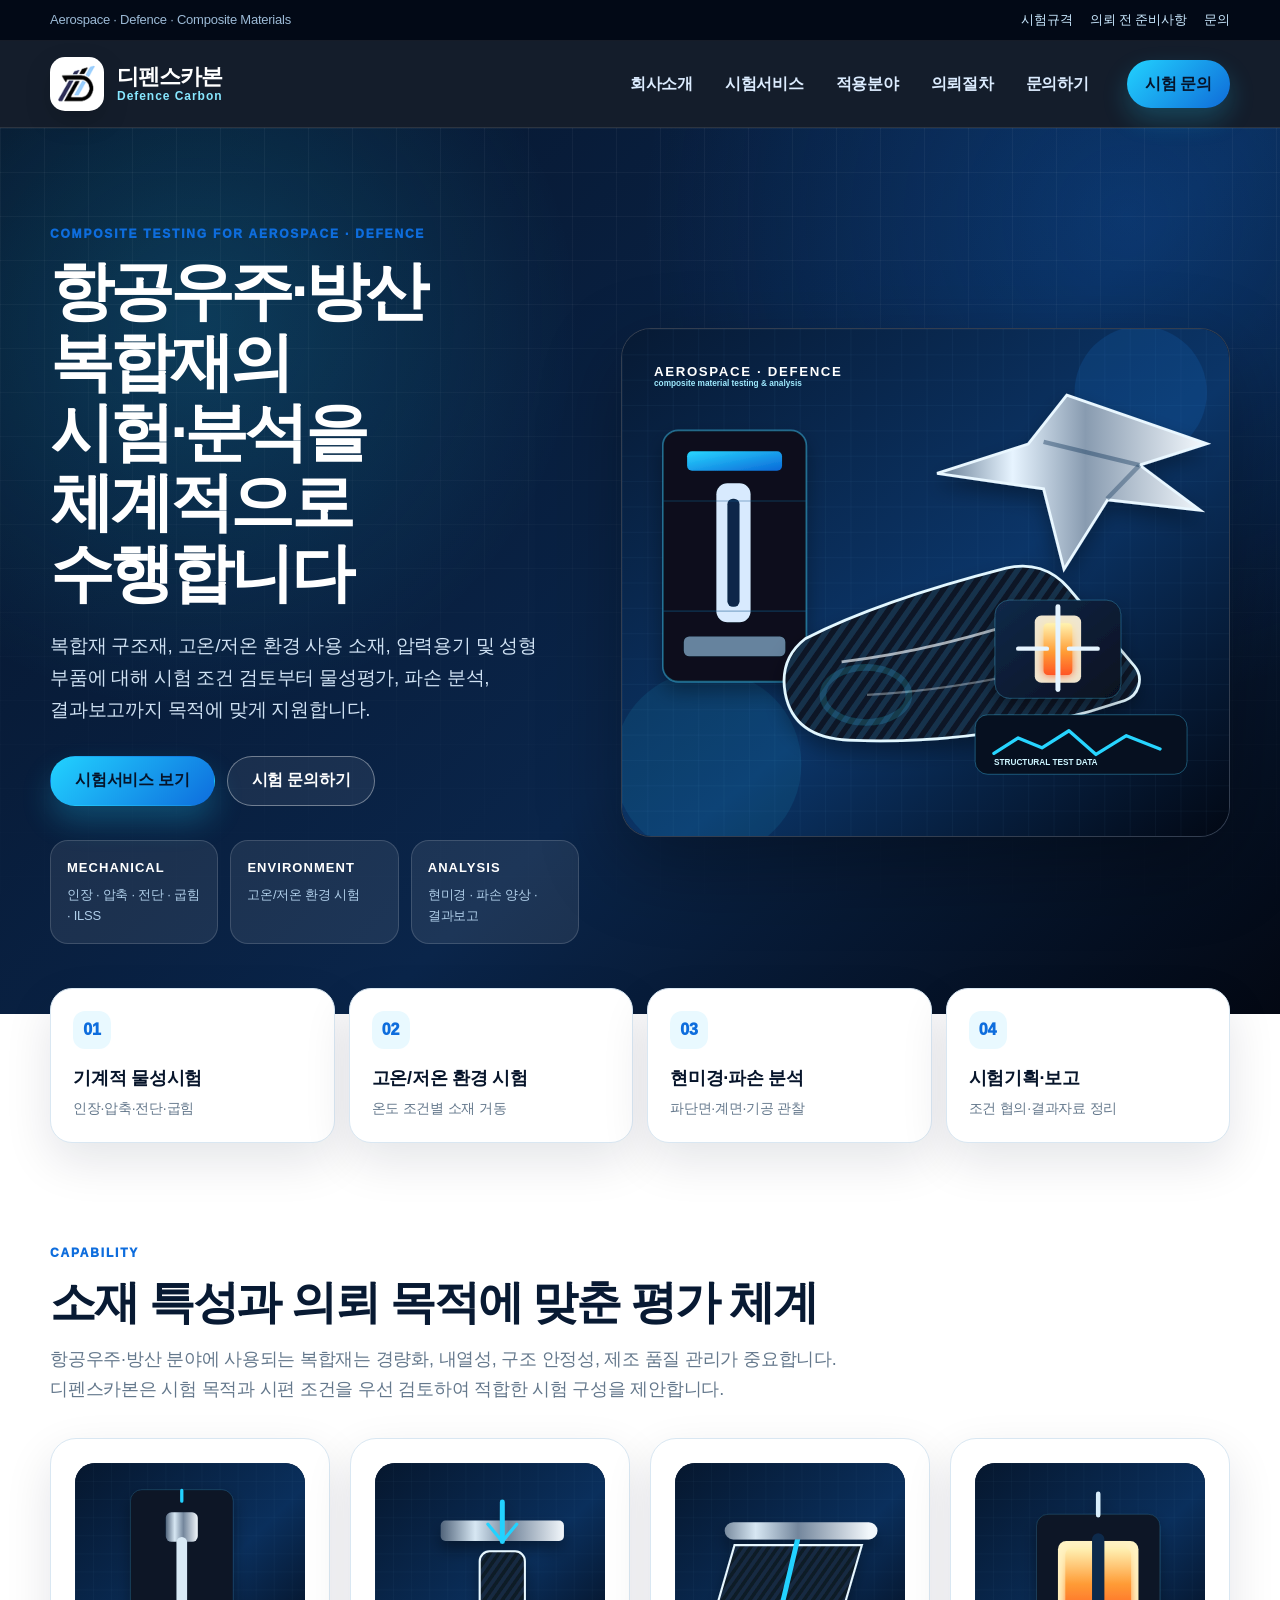
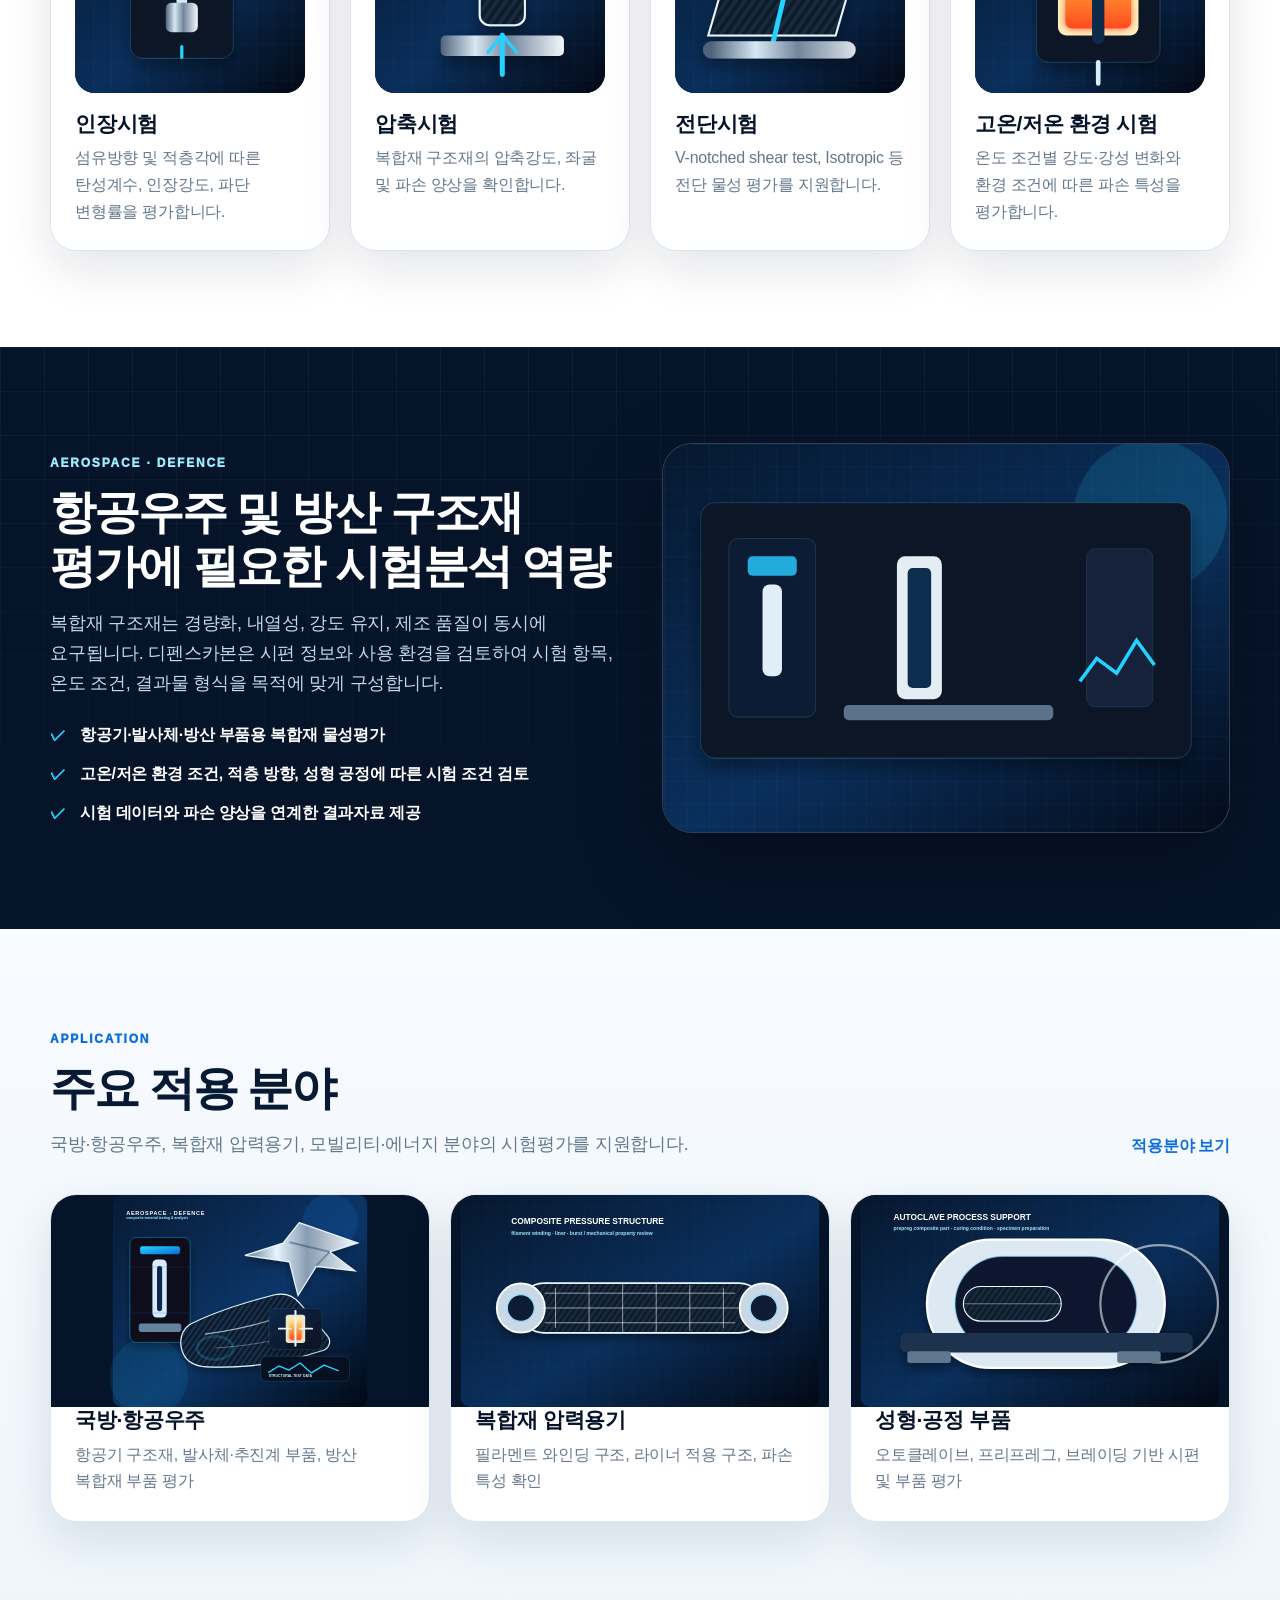
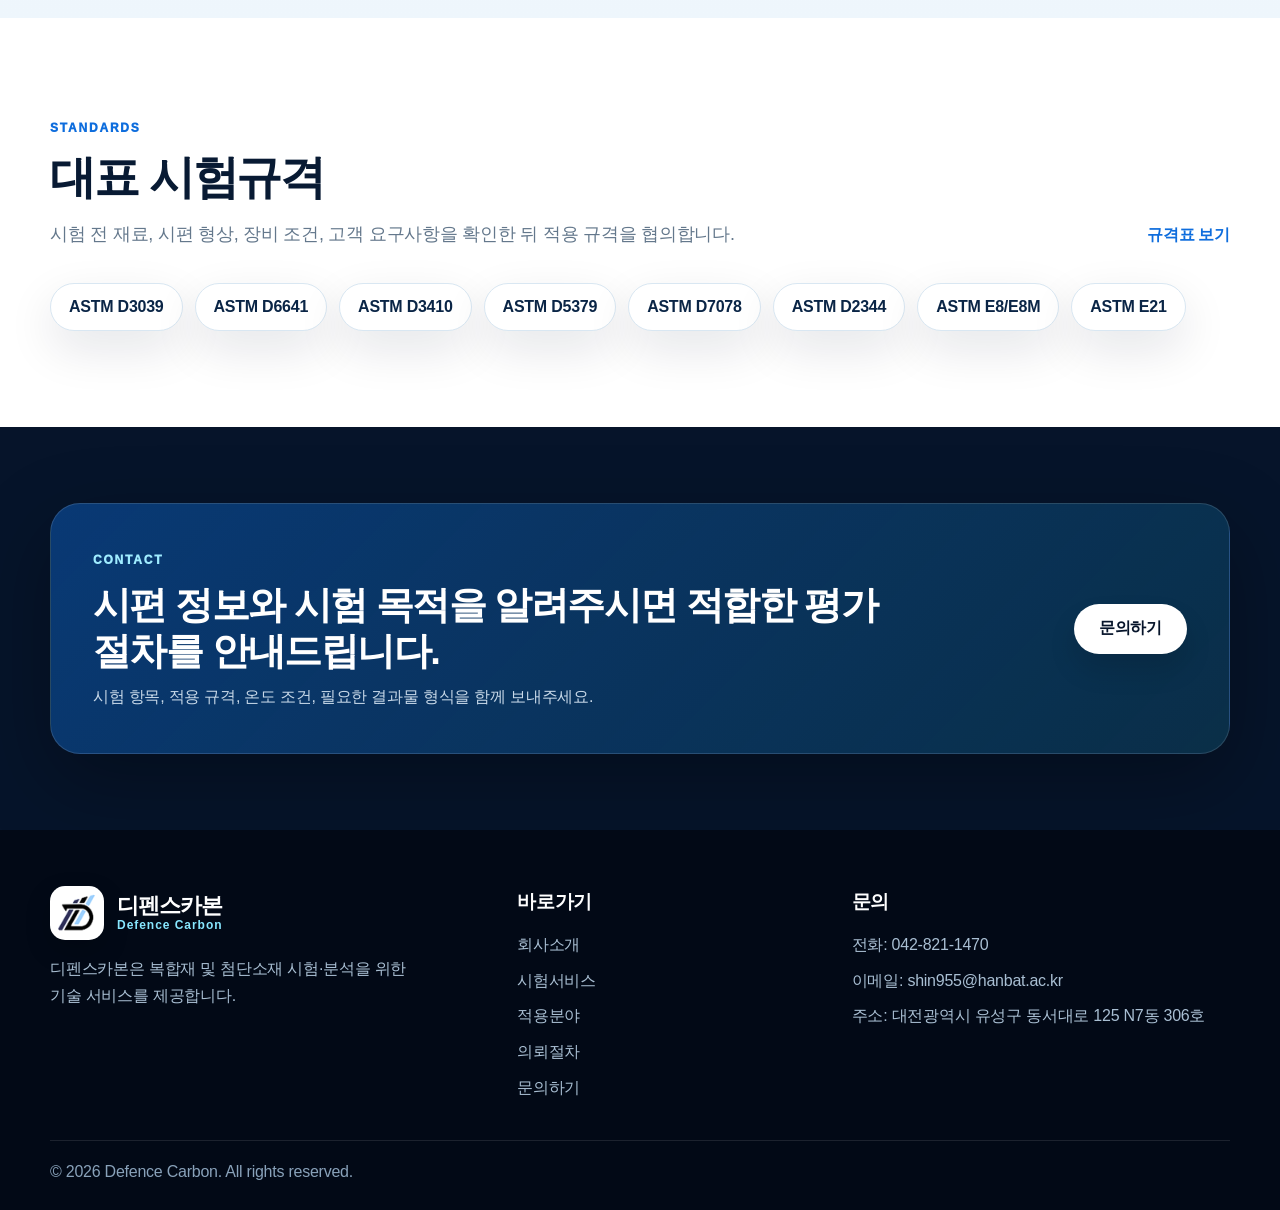
==== commit 8299f11c: "Add files via upload" ====
--- a/index.html
+++ b/index.html
@@ -4,12 +4,12 @@
   <meta charset="UTF-8">
   <meta name="viewport" content="width=device-width, initial-scale=1.0">
   <title>디펜스카본 | Defence Carbon 복합재 시험분석</title>
-  <meta name="description" content="항공우주 및 방산 분야 복합재·첨단소재의 기계적 물성시험, 고온 환경시험, 현미경·파손 분석 서비스를 제공합니다.">
+  <meta name="description" content="항공우주 및 방산 분야 복합재·첨단소재의 기계적 물성시험, 고온/저온 환경시험, 현미경·파손 분석 서비스를 제공합니다.">
   <meta name="theme-color" content="#06142a">
   <meta property="og:type" content="website">
   <meta property="og:site_name" content="Defence Carbon">
   <meta property="og:title" content="디펜스카본 | Defence Carbon 복합재 시험분석">
-  <meta property="og:description" content="항공우주 및 방산 분야 복합재·첨단소재의 기계적 물성시험, 고온 환경시험, 현미경·파손 분석 서비스를 제공합니다.">
+  <meta property="og:description" content="항공우주 및 방산 분야 복합재·첨단소재의 기계적 물성시험, 고온/저온 환경시험, 현미경·파손 분석 서비스를 제공합니다.">
   <meta property="og:image" content="images/visual-hero.svg">
   <link rel="stylesheet" href="style.css">
   <script defer src="script.js"></script>
@@ -26,14 +26,14 @@
 <section class="hero-section"><div class="hero-bg"></div><div class="container hero-grid"><div class="hero-copy">
   <span class="eyebrow">Composite Testing for Aerospace · Defence</span>
   <h1>항공우주·방산 복합재의<br>시험·분석을 체계적으로 수행합니다</h1>
-  <p>복합재 구조재, 고온 사용 소재, 압력용기 및 성형 부품에 대해 시험 조건 검토부터 물성평가, 파손 분석, 결과보고까지 목적에 맞게 지원합니다.</p>
+  <p>복합재 구조재, 고온/저온 환경 사용 소재, 압력용기 및 성형 부품에 대해 시험 조건 검토부터 물성평가, 파손 분석, 결과보고까지 목적에 맞게 지원합니다.</p>
   <div class="hero-actions"><a href="services.html" class="btn btn-primary">시험서비스 보기</a><a href="contact.html" class="btn btn-outline">시험 문의하기</a></div>
-  <div class="mission-cards"><div><strong>Mechanical</strong><span>인장 · 압축 · 전단 · 굽힘 · ILSS</span></div><div><strong>Environment</strong><span>고온 조건 · 사용 환경 평가</span></div><div><strong>Analysis</strong><span>현미경 · 파손 양상 · 결과보고</span></div></div>
+  <div class="mission-cards"><div><strong>Mechanical</strong><span>인장 · 압축 · 전단 · 굽힘 · ILSS</span></div><div><strong>Environment</strong><span>고온/저온 환경 시험</span></div><div><strong>Analysis</strong><span>현미경 · 파손 양상 · 결과보고</span></div></div>
 </div><figure class="hero-visual"><img src="images/visual-hero.svg" alt="항공우주 방산 복합재 시험 분석 이미지"></figure></div></section>
-<section class="quick-panel"><div class="container quick-grid"><a href="services.html#mechanical"><span>01</span><strong>기계적 물성시험</strong><em>인장·압축·전단·굽힘</em></a><a href="services.html#environment"><span>02</span><strong>고온 환경 평가</strong><em>온도 조건별 소재 거동</em></a><a href="services.html#analysis"><span>03</span><strong>현미경·파손 분석</strong><em>파단면·계면·기공 관찰</em></a><a href="procedure.html"><span>04</span><strong>시험기획·보고</strong><em>조건 협의·결과자료 정리</em></a></div></section>
+<section class="quick-panel"><div class="container quick-grid"><a href="services.html#mechanical"><span>01</span><strong>기계적 물성시험</strong><em>인장·압축·전단·굽힘</em></a><a href="services.html#environment"><span>02</span><strong>고온/저온 환경 시험</strong><em>온도 조건별 소재 거동</em></a><a href="services.html#analysis"><span>03</span><strong>현미경·파손 분석</strong><em>파단면·계면·기공 관찰</em></a><a href="procedure.html"><span>04</span><strong>시험기획·보고</strong><em>조건 협의·결과자료 정리</em></a></div></section>
 <section class="section"><div class="container section-head"><span class="eyebrow">Capability</span><h2>소재 특성과 의뢰 목적에 맞춘 평가 체계</h2><p>항공우주·방산 분야에 사용되는 복합재는 경량화, 내열성, 구조 안정성, 제조 품질 관리가 중요합니다. 디펜스카본은 시험 목적과 시편 조건을 우선 검토하여 적합한 시험 구성을 제안합니다.</p></div>
-<div class="container service-grid"><article class="service-card"><img src="images/icon-tensile.svg" alt="인장시험 이미지"><h3>인장시험</h3><p>섬유방향 및 적층각에 따른 탄성률, 인장강도, 파단 변형률을 평가합니다.</p></article><article class="service-card"><img src="images/icon-compression.svg" alt="압축시험 이미지"><h3>압축시험</h3><p>복합재 구조재의 압축강도, 좌굴 및 파손 양상을 확인합니다.</p></article><article class="service-card"><img src="images/icon-shear.svg" alt="전단시험 이미지"><h3>전단시험</h3><p>V-notched rail shear, Iosipescu 등 전단 물성 평가를 지원합니다.</p></article><article class="service-card"><img src="images/icon-hightemp.svg" alt="고온시험 이미지"><h3>고온시험</h3><p>온도 조건별 강도·강성 변화와 열환경 파손 특성을 평가합니다.</p></article></div></section>
-<section class="section dark-section"><div class="container split-grid"><div><span class="eyebrow light">Aerospace · Defence</span><h2>항공우주 및 방산 구조재 평가에 필요한 시험분석 역량</h2><p>복합재 구조재는 경량화, 내열성, 강도 유지, 제조 품질이 동시에 요구됩니다. 디펜스카본은 시편 정보와 사용 환경을 검토하여 시험 항목, 온도 조건, 결과물 형식을 목적에 맞게 구성합니다.</p><ul class="check-list"><li>항공기·발사체·방산 부품용 복합재 물성평가</li><li>고온 조건, 적층 방향, 성형 공정에 따른 시험 조건 검토</li><li>시험 데이터와 파손 양상을 연계한 결과자료 제공</li></ul></div><figure><img src="images/visual-lab.svg" alt="복합재 시험 장비 이미지"></figure></div></section>
+<div class="container service-grid"><article class="service-card"><img src="images/icon-tensile.svg" alt="인장시험 이미지"><h3>인장시험</h3><p>섬유방향 및 적층각에 따른 탄성계수, 인장강도, 파단 변형률을 평가합니다.</p></article><article class="service-card"><img src="images/icon-compression.svg" alt="압축시험 이미지"><h3>압축시험</h3><p>복합재 구조재의 압축강도, 좌굴 및 파손 양상을 확인합니다.</p></article><article class="service-card"><img src="images/icon-shear.svg" alt="전단시험 이미지"><h3>전단시험</h3><p>V-notched shear test, Isotropic 등 전단 물성 평가를 지원합니다.</p></article><article class="service-card"><img src="images/icon-hightemp.svg" alt="고온/저온 환경 시험 이미지"><h3>고온/저온 환경 시험</h3><p>온도 조건별 강도·강성 변화와 환경 조건에 따른 파손 특성을 평가합니다.</p></article></div></section>
+<section class="section dark-section"><div class="container split-grid"><div><span class="eyebrow light">Aerospace · Defence</span><h2>항공우주 및 방산 구조재 평가에 필요한 시험분석 역량</h2><p>복합재 구조재는 경량화, 내열성, 강도 유지, 제조 품질이 동시에 요구됩니다. 디펜스카본은 시편 정보와 사용 환경을 검토하여 시험 항목, 온도 조건, 결과물 형식을 목적에 맞게 구성합니다.</p><ul class="check-list"><li>항공기·발사체·방산 부품용 복합재 물성평가</li><li>고온/저온 환경 조건, 적층 방향, 성형 공정에 따른 시험 조건 검토</li><li>시험 데이터와 파손 양상을 연계한 결과자료 제공</li></ul></div><figure><img src="images/visual-lab.svg" alt="복합재 시험 장비 이미지"></figure></div></section>
 <section class="section soft-section"><div class="container section-head between"><div><span class="eyebrow">Application</span><h2>주요 적용 분야</h2><p>국방·항공우주, 복합재 압력용기, 모빌리티·에너지 분야의 시험평가를 지원합니다.</p></div><a href="fields.html" class="text-link">적용분야 보기</a></div><div class="container field-grid"><article><img src="images/visual-hero.svg" alt="항공우주 방산 구조재"><h3>국방·항공우주</h3><p>항공기 구조재, 발사체·추진계 부품, 방산 복합재 부품 평가</p></article><article><img src="images/visual-pressure-vessel.svg" alt="복합재 압력용기"><h3>복합재 압력용기</h3><p>필라멘트 와인딩 구조, 라이너 적용 구조, 파손 특성 확인</p></article><article><img src="images/visual-autoclave.svg" alt="오토클레이브 성형"><h3>성형·공정 부품</h3><p>오토클레이브, 프리프레그, 브레이딩 기반 시편 및 부품 평가</p></article></div></section>
 <section class="section"><div class="container section-head between"><div><span class="eyebrow">Standards</span><h2>대표 시험규격</h2><p>시험 전 재료, 시편 형상, 장비 조건, 고객 요구사항을 확인한 뒤 적용 규격을 협의합니다.</p></div><a href="services.html#standards" class="text-link">규격표 보기</a></div><div class="container standard-strip"><span>ASTM D3039</span><span>ASTM D6641</span><span>ASTM D3410</span><span>ASTM D5379</span><span>ASTM D7078</span><span>ASTM D2344</span><span>ASTM E8/E8M</span><span>ASTM E21</span></div></section>
 <section class="cta-section"><div class="container cta-box"><div><span class="eyebrow light">Contact</span><h2>시편 정보와 시험 목적을 알려주시면 적합한 평가 절차를 안내드립니다.</h2><p>시험 항목, 적용 규격, 온도 조건, 필요한 결과물 형식을 함께 보내주세요.</p></div><a href="contact.html" class="btn btn-light">문의하기</a></div></section>
--- a/style.css
+++ b/style.css
@@ -12,7 +12,7 @@
 .container{width:min(1180px,calc(100% - 44px));margin:0 auto}.skip-link{position:absolute;left:16px;top:-80px;background:var(--cyan);color:#001326;padding:10px 14px;border-radius:10px;z-index:1000}.skip-link:focus{top:14px}
 .top-signal{background:#020916;color:#9cbad6;font-size:13px;border-bottom:1px solid rgba(255,255,255,.08)}.top-signal-inner{height:40px;display:flex;align-items:center;justify-content:space-between;gap:16px}.top-signal a{margin-left:18px;color:#cae9ff}.top-signal a:hover{color:#fff}
 .site-header{position:sticky;top:0;z-index:30;background:rgba(3,12,27,.93);backdrop-filter:blur(16px);border-bottom:1px solid rgba(255,255,255,.10)}.nav{height:86px;display:flex;align-items:center;gap:24px}.brand{display:flex;align-items:center;gap:13px;min-width:max-content}.brand-logo{width:54px;height:54px;object-fit:contain;background:#fff;border-radius:15px;padding:7px;box-shadow:0 10px 26px rgba(0,0,0,.18)}.brand-name{display:flex;flex-direction:column;line-height:1.12}.brand-name strong{color:#fff;font-size:22px;font-weight:950;letter-spacing:-.04em}.brand-name em{font-style:normal;color:#87e7ff;font-size:12px;font-weight:900;letter-spacing:.08em}.main-nav{margin-left:auto}.main-nav ul{display:flex;align-items:center;gap:4px}.main-nav a{display:flex;align-items:center;min-height:42px;padding:0 14px;border-radius:999px;color:#dcecff;font-weight:850}.main-nav a:hover,.main-nav a.active{background:rgba(34,210,255,.13);color:#fff}.nav-cta{padding:11px 18px;border-radius:999px;background:linear-gradient(135deg,var(--cyan),#0f6bd8);color:#06142a;font-weight:950;box-shadow:0 12px 26px rgba(34,210,255,.22)}.nav-toggle{display:none;width:44px;height:44px;border:1px solid rgba(255,255,255,.22);border-radius:12px;background:transparent;align-items:center;justify-content:center;gap:5px;flex-direction:column}.nav-toggle span{width:20px;height:2px;background:#fff;border-radius:2px}
-.hero-section{position:relative;overflow:hidden;background:#06142a;color:#fff;padding:92px 0 70px}.hero-bg{position:absolute;inset:0;background:radial-gradient(circle at 15% 22%,rgba(34,210,255,.19),transparent 30%),radial-gradient(circle at 88% 10%,rgba(14,109,221,.25),transparent 35%),linear-gradient(135deg,#06142a,#0a254a 58%,#030813)}.hero-bg::after,.page-hero::after,.dark-section::after{content:"";position:absolute;inset:0;background-image:linear-gradient(rgba(255,255,255,.045) 1px,transparent 1px),linear-gradient(90deg,rgba(255,255,255,.045) 1px,transparent 1px);background-size:44px 44px;mask-image:linear-gradient(to bottom,#000,transparent);pointer-events:none}.hero-grid{position:relative;z-index:1;display:grid;grid-template-columns:.93fr 1.07fr;gap:42px;align-items:center}.eyebrow{display:inline-block;color:var(--blue);font-size:12px;font-weight:950;letter-spacing:.15em;text-transform:uppercase;margin-bottom:12px}.eyebrow.light{color:#9fecff}.hero-copy h1,.page-hero h1{font-size:clamp(38px,5vw,66px);line-height:1.1;letter-spacing:-.06em;margin-bottom:22px}.hero-copy p,.page-hero p{font-size:19px;color:#cfe1f3;max-width:720px}.hero-actions{display:flex;gap:12px;flex-wrap:wrap;margin-top:30px}.btn{display:inline-flex;align-items:center;justify-content:center;min-height:50px;padding:0 24px;border-radius:999px;font-weight:950;border:1px solid transparent;transition:.22s transform,.22s box-shadow,.22s background}.btn:hover{transform:translateY(-2px)}.btn-primary{background:linear-gradient(135deg,var(--cyan),#0e6ddd);color:#06142a;box-shadow:0 16px 30px rgba(34,210,255,.24)}.btn-outline{border-color:rgba(255,255,255,.38);color:#fff;background:rgba(255,255,255,.07)}.btn-outline-dark{border-color:#bdd1e2;color:#082142;background:#fff}.btn-light{background:#fff;color:var(--navy);box-shadow:0 16px 28px rgba(0,0,0,.12)}.mission-cards{display:grid;grid-template-columns:repeat(3,1fr);gap:12px;margin-top:34px}.mission-cards div{background:rgba(255,255,255,.08);border:1px solid rgba(255,255,255,.15);border-radius:18px;padding:16px}.mission-cards strong{display:block;color:#fff;font-size:13px;letter-spacing:.08em;text-transform:uppercase}.mission-cards span{display:block;color:#b0cfea;font-size:13px;margin-top:5px}.hero-visual img,.page-hero img,.split-grid figure img,.field-grid img{border-radius:30px;border:1px solid rgba(255,255,255,.18);box-shadow:var(--shadowStrong);background:#06142a}.hero-visual img{width:100%;height:auto;min-height:0;aspect-ratio:1100/920;object-fit:contain;background:#06142a}.quick-panel{position:relative;z-index:2;margin-top:-26px}.quick-grid{display:grid;grid-template-columns:repeat(4,1fr);gap:14px}.quick-grid a{background:#fff;border:1px solid var(--line);border-radius:22px;padding:22px;box-shadow:var(--shadow);transition:.22s transform,.22s border-color}.quick-grid a:hover{transform:translateY(-4px);border-color:#7bdcff}.quick-grid span{display:inline-flex;width:38px;height:38px;border-radius:12px;align-items:center;justify-content:center;background:#e9f9ff;color:#0e6ddd;font-weight:950}.quick-grid strong{display:block;margin-top:14px;font-size:18px;color:#06142a}.quick-grid em{display:block;font-style:normal;color:var(--muted);font-size:14px;margin-top:3px}.section{padding:96px 0}.soft-section{background:linear-gradient(180deg,#f8fbff,#eef6fc)}.dark-section{position:relative;overflow:hidden;background:#06142a;color:#fff}.section-head{margin-bottom:34px}.section-head.between{display:flex;justify-content:space-between;align-items:flex-end;gap:24px}.section-head h2,.split-grid h2,.contact-guide h2{font-size:clamp(30px,3.6vw,48px);line-height:1.18;letter-spacing:-.045em;color:#081a33}.dark-section h2,.dark-section .section-head h2{color:#fff}.section-head p,.split-grid p{max-width:860px;color:var(--muted);font-size:18px;margin-top:14px}.dark-section p{color:#c7d8e8}.service-grid{display:grid;grid-template-columns:repeat(4,1fr);gap:20px}.service-grid.six{grid-template-columns:repeat(3,1fr)}.service-card,.field-grid article,.value-grid article,.timeline article,.contact-cards article,.contact-guide{background:#fff;border:1px solid var(--line);border-radius:var(--radius);box-shadow:var(--shadow);padding:24px;transition:.22s transform,.22s box-shadow,.22s border-color}.service-card:hover,.field-grid article:hover,.value-grid article:hover,.timeline article:hover,.contact-cards article:hover{transform:translateY(-5px);box-shadow:0 24px 56px rgba(6,20,42,.14);border-color:#94dcff}.service-card img{border-radius:20px;margin-bottom:18px;aspect-ratio:1/1;object-fit:cover;background:#06142a}.service-card h3,.field-grid h3,.value-grid h3,.timeline h3,.contact-cards h3{font-size:21px;line-height:1.25;color:#06142a;margin-bottom:8px}.service-card p,.field-grid p,.value-grid p,.timeline p,.contact-cards p{color:var(--muted)}.split-grid{display:grid;grid-template-columns:1fr 1fr;gap:44px;align-items:center;position:relative;z-index:1}.split-grid figure img{width:100%;min-height:390px;object-fit:cover}.check-list{display:grid;gap:12px;margin-top:24px}.check-list li{position:relative;padding-left:30px;font-weight:820}.check-list li::before{content:"✓";position:absolute;left:0;top:0;color:var(--cyan);font-weight:950}.field-grid{display:grid;grid-template-columns:repeat(3,1fr);gap:20px}.field-grid.large{grid-template-columns:repeat(2,1fr)}.field-grid article{padding:0;overflow:hidden}.field-grid article img{width:100%;aspect-ratio:16/9;border-radius:0;border:0;box-shadow:none}.field-grid article span{display:inline-flex;margin:22px 24px 8px;width:42px;height:42px;border-radius:14px;align-items:center;justify-content:center;background:#e9f9ff;color:#0e6ddd;font-weight:950}.field-grid article h3,.field-grid article p{padding-left:24px;padding-right:24px}.field-grid article p{padding-bottom:26px}.standard-strip{display:flex;flex-wrap:wrap;gap:12px}.standard-strip span{display:inline-flex;min-height:48px;align-items:center;padding:0 18px;border-radius:999px;background:#fff;border:1px solid var(--line);box-shadow:var(--shadow);font-weight:900;color:#0a2546}.text-link{color:#0e6ddd;font-weight:950}.page-hero{position:relative;overflow:hidden;background:#06142a;color:#fff;padding:82px 0}.page-hero-grid{position:relative;z-index:1;display:grid;grid-template-columns:.9fr 1.1fr;gap:36px;align-items:center}.page-hero img{width:100%;min-height:320px;object-fit:cover}.value-grid{display:grid;grid-template-columns:repeat(3,1fr);gap:20px}.value-grid strong{display:inline-flex;width:44px;height:44px;align-items:center;justify-content:center;border-radius:14px;background:#e9f9ff;color:#0e6ddd;margin-bottom:16px}.partner-strip{display:grid;grid-template-columns:repeat(6,1fr);gap:14px}.partner-strip div{background:#fff;border:1px solid var(--line);border-radius:18px;box-shadow:var(--shadow);padding:8px;display:flex;align-items:center;justify-content:center}.table-wrap{overflow:auto;background:#fff;border:1px solid var(--line);border-radius:24px;box-shadow:var(--shadow)}table{width:100%;border-collapse:collapse;min-width:820px}th,td{padding:18px 20px;text-align:left;vertical-align:top;border-bottom:1px solid var(--line)}thead th{background:#06142a;color:#fff}tbody tr:last-child td{border-bottom:0}tbody td:first-child{font-weight:900;color:#0a2546}.timeline{display:grid;grid-template-columns:repeat(3,1fr);gap:20px}.timeline strong{display:inline-flex;width:48px;height:48px;align-items:center;justify-content:center;border-radius:16px;background:linear-gradient(135deg,var(--cyan),var(--blue));color:#06142a;margin-bottom:18px}.cta-section{background:#06142a;padding:76px 0;color:#fff}.cta-box{display:flex;align-items:center;justify-content:space-between;gap:30px;background:linear-gradient(135deg,rgba(14,109,221,.42),rgba(34,210,255,.14));border:1px solid rgba(255,255,255,.13);border-radius:30px;padding:42px;box-shadow:var(--shadowStrong)}.cta-box h2{font-size:clamp(28px,3vw,42px);line-height:1.2;letter-spacing:-.04em;max-width:850px}.cta-box p{color:#c7d8e8;margin-top:10px}.contact-layout{display:grid;grid-template-columns:.82fr 1.18fr;gap:24px}.contact-cards{display:grid;gap:16px}.contact-cards article span{display:inline-block;color:#0e6ddd;font-weight:950;letter-spacing:.08em;text-transform:uppercase;font-size:12px}.contact-cards h3{margin-top:8px}.contact-cards a{color:#0e6ddd}.contact-guide{padding:34px}.request-list{display:grid;gap:12px;margin:24px 0}.request-list div{display:grid;grid-template-columns:76px 1fr;gap:14px;align-items:center;border:1px solid #dce9f4;background:#f7fbff;border-radius:16px;padding:15px}.request-list strong{color:#0e6ddd}.contact-actions{display:flex;gap:12px;flex-wrap:wrap}.address-large{font-size:24px!important;font-weight:900;color:#0a2546!important}.footer{background:#020916;color:#a9bfd3;padding-top:56px}.footer-grid{display:grid;grid-template-columns:1.15fr .8fr 1fr;gap:32px;padding-bottom:38px}.footer .brand-name strong{color:#fff}.footer p{max-width:390px;margin-top:16px}.footer h3{color:#fff;margin-bottom:14px}.footer-links{display:grid;gap:9px}.footer a:hover{color:#fff}.copyright{border-top:1px solid rgba(255,255,255,.1);padding:18px 0 24px;color:#89a2ba}
-@media(max-width:1120px){.hero-grid,.page-hero-grid,.split-grid,.contact-layout{grid-template-columns:1fr}.quick-grid,.service-grid{grid-template-columns:repeat(2,1fr)}.partner-strip{grid-template-columns:repeat(3,1fr)}.hero-visual img{min-height:0}.page-hero img,.split-grid figure img{min-height:300px}.section-head.between{display:block}.timeline{grid-template-columns:repeat(2,1fr)}}
-@media(max-width:840px){.top-signal-inner{height:auto;padding:8px 0;align-items:flex-start;flex-direction:column}.top-signal a{margin-left:0;margin-right:14px}.nav{height:auto;min-height:76px;flex-wrap:wrap;padding:12px 0}.brand-logo{width:50px;height:50px}.nav-toggle{display:flex;margin-left:auto}.main-nav{display:none;order:10;width:100%;margin-left:0}.site-header.menu-open .main-nav{display:block}.main-nav ul{flex-direction:column;align-items:stretch;padding:8px 0}.main-nav a{border-radius:14px}.nav-cta{display:none}.mission-cards,.field-grid,.field-grid.large,.value-grid,.footer-grid{grid-template-columns:1fr}.hero-section{padding-top:70px}.section{padding:74px 0}.cta-box{flex-direction:column;align-items:flex-start}.btn{width:100%}.partner-strip{grid-template-columns:repeat(2,1fr)}}
+.hero-section{position:relative;overflow:hidden;background:#06142a;color:#fff;padding:92px 0 70px}.hero-bg{position:absolute;inset:0;background:radial-gradient(circle at 15% 22%,rgba(34,210,255,.19),transparent 30%),radial-gradient(circle at 88% 10%,rgba(14,109,221,.25),transparent 35%),linear-gradient(135deg,#06142a,#0a254a 58%,#030813)}.hero-bg::after,.page-hero::after,.dark-section::after{content:"";position:absolute;inset:0;background-image:linear-gradient(rgba(255,255,255,.045) 1px,transparent 1px),linear-gradient(90deg,rgba(255,255,255,.045) 1px,transparent 1px);background-size:44px 44px;mask-image:linear-gradient(to bottom,#000,transparent);pointer-events:none}.hero-grid{position:relative;z-index:1;display:grid;grid-template-columns:.93fr 1.07fr;gap:42px;align-items:center}.eyebrow{display:inline-block;color:var(--blue);font-size:12px;font-weight:950;letter-spacing:.15em;text-transform:uppercase;margin-bottom:12px}.eyebrow.light{color:#9fecff}.hero-copy h1,.page-hero h1{font-size:clamp(38px,5vw,66px);line-height:1.1;letter-spacing:-.06em;margin-bottom:22px}.hero-copy p,.page-hero p{font-size:19px;color:#cfe1f3;max-width:720px}.hero-actions{display:flex;gap:12px;flex-wrap:wrap;margin-top:30px}.btn{display:inline-flex;align-items:center;justify-content:center;min-height:50px;padding:0 24px;border-radius:999px;font-weight:950;border:1px solid transparent;transition:.22s transform,.22s box-shadow,.22s background}.btn:hover{transform:translateY(-2px)}.btn-primary{background:linear-gradient(135deg,var(--cyan),#0e6ddd);color:#06142a;box-shadow:0 16px 30px rgba(34,210,255,.24)}.btn-outline{border-color:rgba(255,255,255,.38);color:#fff;background:rgba(255,255,255,.07)}.btn-outline-dark{border-color:#bdd1e2;color:#082142;background:#fff}.btn-light{background:#fff;color:var(--navy);box-shadow:0 16px 28px rgba(0,0,0,.12)}.mission-cards{display:grid;grid-template-columns:repeat(3,1fr);gap:12px;margin-top:34px}.mission-cards div{background:rgba(255,255,255,.08);border:1px solid rgba(255,255,255,.15);border-radius:18px;padding:16px}.mission-cards strong{display:block;color:#fff;font-size:13px;letter-spacing:.08em;text-transform:uppercase}.mission-cards span{display:block;color:#b0cfea;font-size:13px;margin-top:5px}.hero-visual img,.page-hero img,.split-grid figure img,.field-grid img{border-radius:30px;border:1px solid rgba(255,255,255,.18);box-shadow:var(--shadowStrong);background:#06142a}.hero-visual img{width:100%;height:auto;min-height:0;aspect-ratio:1100/920;object-fit:contain;background:#06142a}.quick-panel{position:relative;z-index:2;margin-top:-26px}.quick-grid{display:grid;grid-template-columns:repeat(4,1fr);gap:14px}.quick-grid a{background:#fff;border:1px solid var(--line);border-radius:22px;padding:22px;box-shadow:var(--shadow);transition:.22s transform,.22s border-color}.quick-grid a:hover{transform:translateY(-4px);border-color:#7bdcff}.quick-grid span{display:inline-flex;width:38px;height:38px;border-radius:12px;align-items:center;justify-content:center;background:#e9f9ff;color:#0e6ddd;font-weight:950}.quick-grid strong{display:block;margin-top:14px;font-size:18px;color:#06142a}.quick-grid em{display:block;font-style:normal;color:var(--muted);font-size:14px;margin-top:3px}.section{padding:96px 0}.soft-section{background:linear-gradient(180deg,#f8fbff,#eef6fc)}.dark-section{position:relative;overflow:hidden;background:#06142a;color:#fff}.section-head{margin-bottom:34px}.section-head.between{display:flex;justify-content:space-between;align-items:flex-end;gap:24px}.section-head h2,.split-grid h2,.contact-guide h2{font-size:clamp(30px,3.6vw,48px);line-height:1.18;letter-spacing:-.045em;color:#081a33}.dark-section h2,.dark-section .section-head h2{color:#fff}.section-head p,.split-grid p{max-width:860px;color:var(--muted);font-size:18px;margin-top:14px}.dark-section p{color:#c7d8e8}.service-grid{display:grid;grid-template-columns:repeat(4,1fr);gap:20px}.service-grid.six{grid-template-columns:repeat(3,1fr)}.service-card,.field-grid article,.value-grid article,.timeline article,.contact-cards article,.contact-guide{background:#fff;border:1px solid var(--line);border-radius:var(--radius);box-shadow:var(--shadow);padding:24px;transition:.22s transform,.22s box-shadow,.22s border-color}.service-card:hover,.field-grid article:hover,.value-grid article:hover,.timeline article:hover,.contact-cards article:hover{transform:translateY(-5px);box-shadow:0 24px 56px rgba(6,20,42,.14);border-color:#94dcff}.service-card img{border-radius:20px;margin-bottom:18px;aspect-ratio:1/1;object-fit:cover;background:#06142a}.service-card h3,.field-grid h3,.value-grid h3,.timeline h3,.contact-cards h3{font-size:21px;line-height:1.25;color:#06142a;margin-bottom:8px}.service-card p,.field-grid p,.value-grid p,.timeline p,.contact-cards p{color:var(--muted)}.split-grid{display:grid;grid-template-columns:1fr 1fr;gap:44px;align-items:center;position:relative;z-index:1}.split-grid figure img{width:100%;min-height:390px;object-fit:cover}.check-list{display:grid;gap:12px;margin-top:24px}.check-list li{position:relative;padding-left:30px;font-weight:820}.check-list li::before{content:"✓";position:absolute;left:0;top:0;color:var(--cyan);font-weight:950}.field-grid{display:grid;grid-template-columns:repeat(3,1fr);gap:20px}.field-grid.large{grid-template-columns:repeat(2,1fr)}.field-grid article{padding:0;overflow:hidden}.field-grid article img{width:100%;aspect-ratio:16/9;border-radius:0;border:0;box-shadow:none}.field-grid article span{display:inline-flex;margin:22px 24px 8px;width:42px;height:42px;border-radius:14px;align-items:center;justify-content:center;background:#e9f9ff;color:#0e6ddd;font-weight:950}.field-grid article h3,.field-grid article p{padding-left:24px;padding-right:24px}.field-grid article p{padding-bottom:26px}.standard-strip{display:flex;flex-wrap:wrap;gap:12px}.standard-strip span{display:inline-flex;min-height:48px;align-items:center;padding:0 18px;border-radius:999px;background:#fff;border:1px solid var(--line);box-shadow:var(--shadow);font-weight:900;color:#0a2546}.text-link{color:#0e6ddd;font-weight:950}.page-hero{position:relative;overflow:hidden;background:#06142a;color:#fff;padding:82px 0}.page-hero-grid{position:relative;z-index:1;display:grid;grid-template-columns:.9fr 1.1fr;gap:36px;align-items:center}.page-hero img{width:100%;min-height:320px;object-fit:cover}.value-grid{display:grid;grid-template-columns:repeat(3,1fr);gap:20px}.value-grid strong{display:inline-flex;width:44px;height:44px;align-items:center;justify-content:center;border-radius:14px;background:#e9f9ff;color:#0e6ddd;margin-bottom:16px}.partner-strip{display:grid;grid-template-columns:repeat(3,1fr);gap:16px}.partner-strip div{background:#fff;border:1px solid var(--line);border-radius:18px;box-shadow:var(--shadow);padding:18px 22px;display:flex;align-items:center;justify-content:center;min-height:110px}.partner-strip img{display:block;width:100%;height:72px;object-fit:contain;object-position:center center}.table-wrap{overflow:auto;background:#fff;border:1px solid var(--line);border-radius:24px;box-shadow:var(--shadow)}table{width:100%;border-collapse:collapse;min-width:820px}th,td{padding:18px 20px;text-align:left;vertical-align:top;border-bottom:1px solid var(--line)}thead th{background:#06142a;color:#fff}tbody tr:last-child td{border-bottom:0}tbody td:first-child{font-weight:900;color:#0a2546}.timeline{display:grid;grid-template-columns:repeat(3,1fr);gap:20px}.timeline strong{display:inline-flex;width:48px;height:48px;align-items:center;justify-content:center;border-radius:16px;background:linear-gradient(135deg,var(--cyan),var(--blue));color:#06142a;margin-bottom:18px}.cta-section{background:#06142a;padding:76px 0;color:#fff}.cta-box{display:flex;align-items:center;justify-content:space-between;gap:30px;background:linear-gradient(135deg,rgba(14,109,221,.42),rgba(34,210,255,.14));border:1px solid rgba(255,255,255,.13);border-radius:30px;padding:42px;box-shadow:var(--shadowStrong)}.cta-box h2{font-size:clamp(28px,3vw,42px);line-height:1.2;letter-spacing:-.04em;max-width:850px}.cta-box p{color:#c7d8e8;margin-top:10px}.contact-layout{display:grid;grid-template-columns:.82fr 1.18fr;gap:24px}.contact-cards{display:grid;gap:16px}.contact-cards article span{display:inline-block;color:#0e6ddd;font-weight:950;letter-spacing:.08em;text-transform:uppercase;font-size:12px}.contact-cards h3{margin-top:8px}.contact-cards a{color:#0e6ddd}.contact-guide{padding:34px}.request-list{display:grid;gap:12px;margin:24px 0}.request-list div{display:grid;grid-template-columns:76px 1fr;gap:14px;align-items:center;border:1px solid #dce9f4;background:#f7fbff;border-radius:16px;padding:15px}.request-list strong{color:#0e6ddd}.contact-actions{display:flex;gap:12px;flex-wrap:wrap}.address-large{font-size:24px!important;font-weight:900;color:#0a2546!important}.footer{background:#020916;color:#a9bfd3;padding-top:56px}.footer-grid{display:grid;grid-template-columns:1.15fr .8fr 1fr;gap:32px;padding-bottom:38px}.footer .brand-name strong{color:#fff}.footer p{max-width:390px;margin-top:16px}.footer h3{color:#fff;margin-bottom:14px}.footer-links{display:grid;gap:9px}.footer a:hover{color:#fff}.copyright{border-top:1px solid rgba(255,255,255,.1);padding:18px 0 24px;color:#89a2ba}
+@media(max-width:1120px){.hero-grid,.page-hero-grid,.split-grid,.contact-layout{grid-template-columns:1fr}.quick-grid,.service-grid{grid-template-columns:repeat(2,1fr)}.partner-strip{grid-template-columns:repeat(2,1fr)}.hero-visual img{min-height:0}.page-hero img,.split-grid figure img{min-height:300px}.section-head.between{display:block}.timeline{grid-template-columns:repeat(2,1fr)}}
+@media(max-width:840px){.top-signal-inner{height:auto;padding:8px 0;align-items:flex-start;flex-direction:column}.top-signal a{margin-left:0;margin-right:14px}.nav{height:auto;min-height:76px;flex-wrap:wrap;padding:12px 0}.brand-logo{width:50px;height:50px}.nav-toggle{display:flex;margin-left:auto}.main-nav{display:none;order:10;width:100%;margin-left:0}.site-header.menu-open .main-nav{display:block}.main-nav ul{flex-direction:column;align-items:stretch;padding:8px 0}.main-nav a{border-radius:14px}.nav-cta{display:none}.mission-cards,.field-grid,.field-grid.large,.value-grid,.footer-grid{grid-template-columns:1fr}.hero-section{padding-top:70px}.section{padding:74px 0}.cta-box{flex-direction:column;align-items:flex-start}.btn{width:100%}.partner-strip{grid-template-columns:1fr}}
 @media(max-width:600px){.container{width:min(100% - 28px,1180px)}.hero-copy h1,.page-hero h1{font-size:34px}.hero-copy p,.page-hero p,.section-head p,.split-grid p{font-size:16px}.quick-grid,.service-grid,.service-grid.six,.timeline{grid-template-columns:1fr}.hero-actions{flex-direction:column}.request-list div{grid-template-columns:1fr}.brand-name em{display:none}.hero-visual img{min-height:0}.partner-strip{grid-template-columns:1fr}}
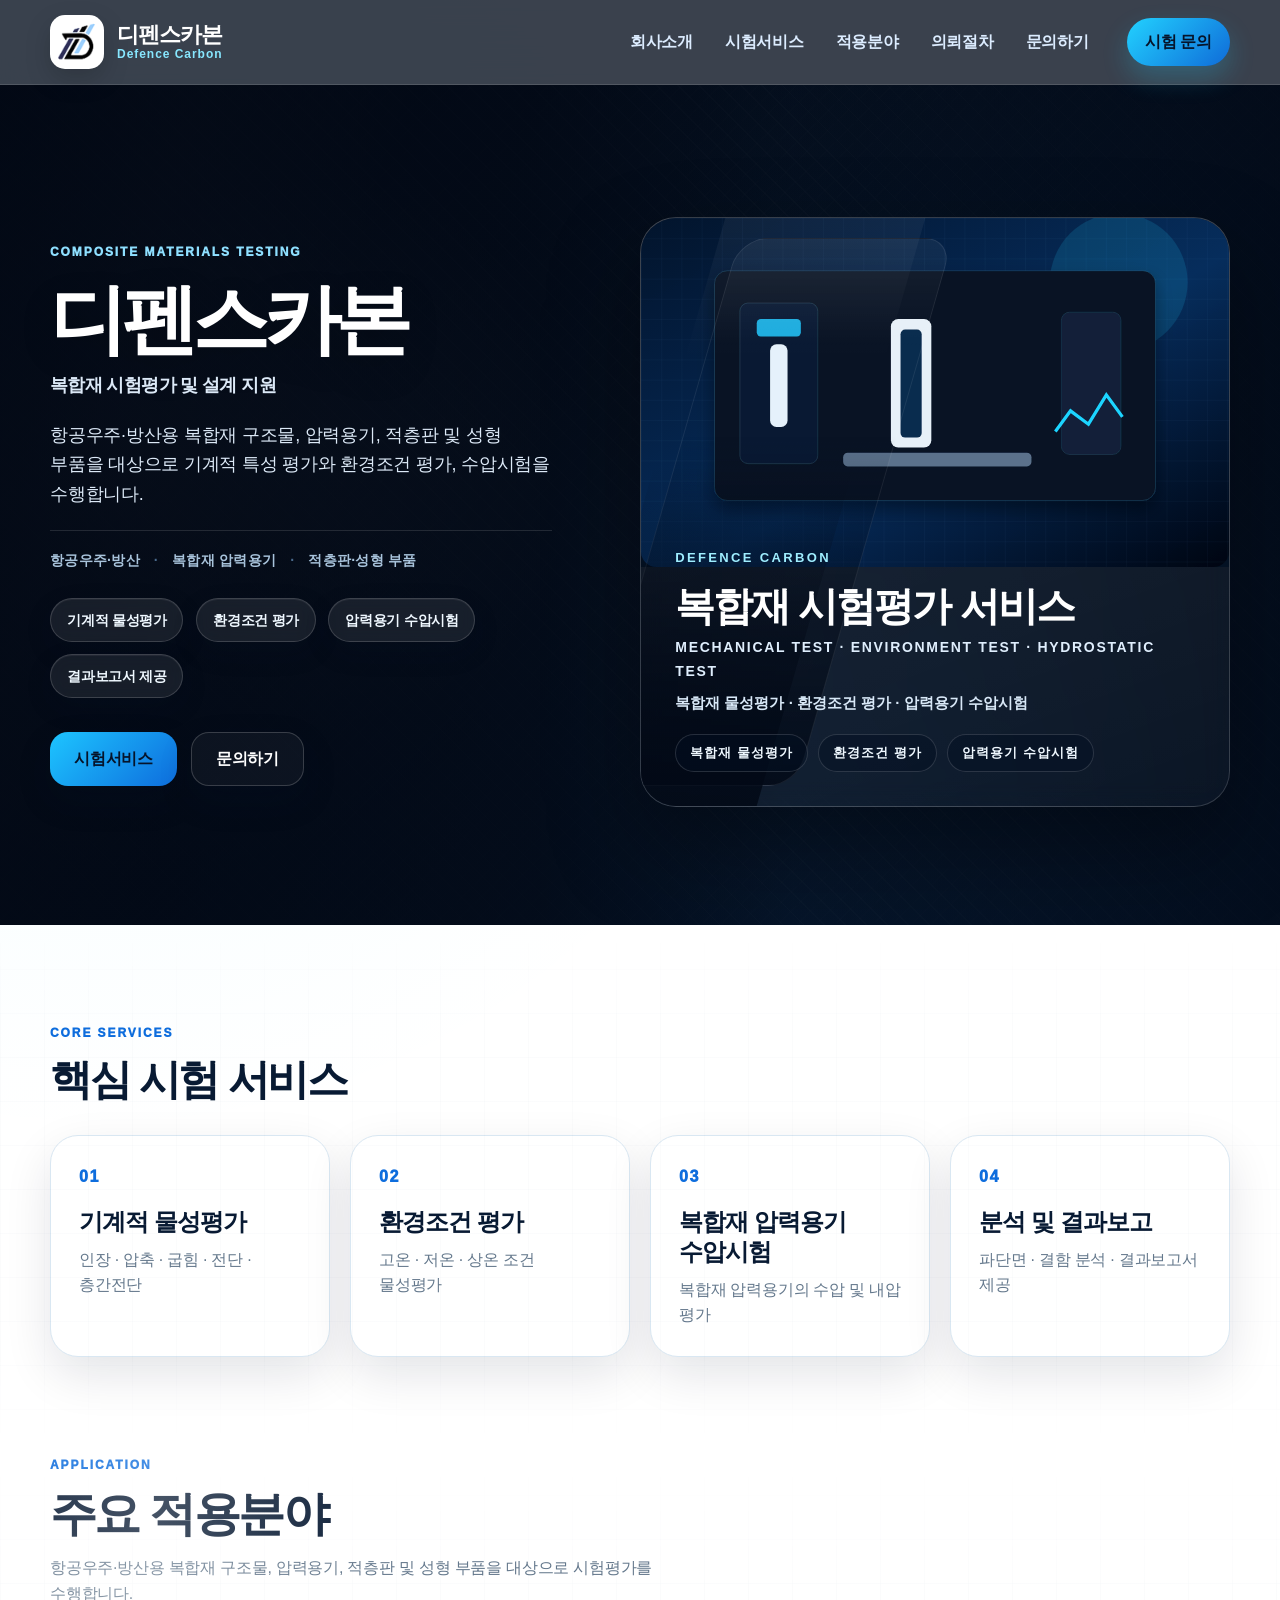
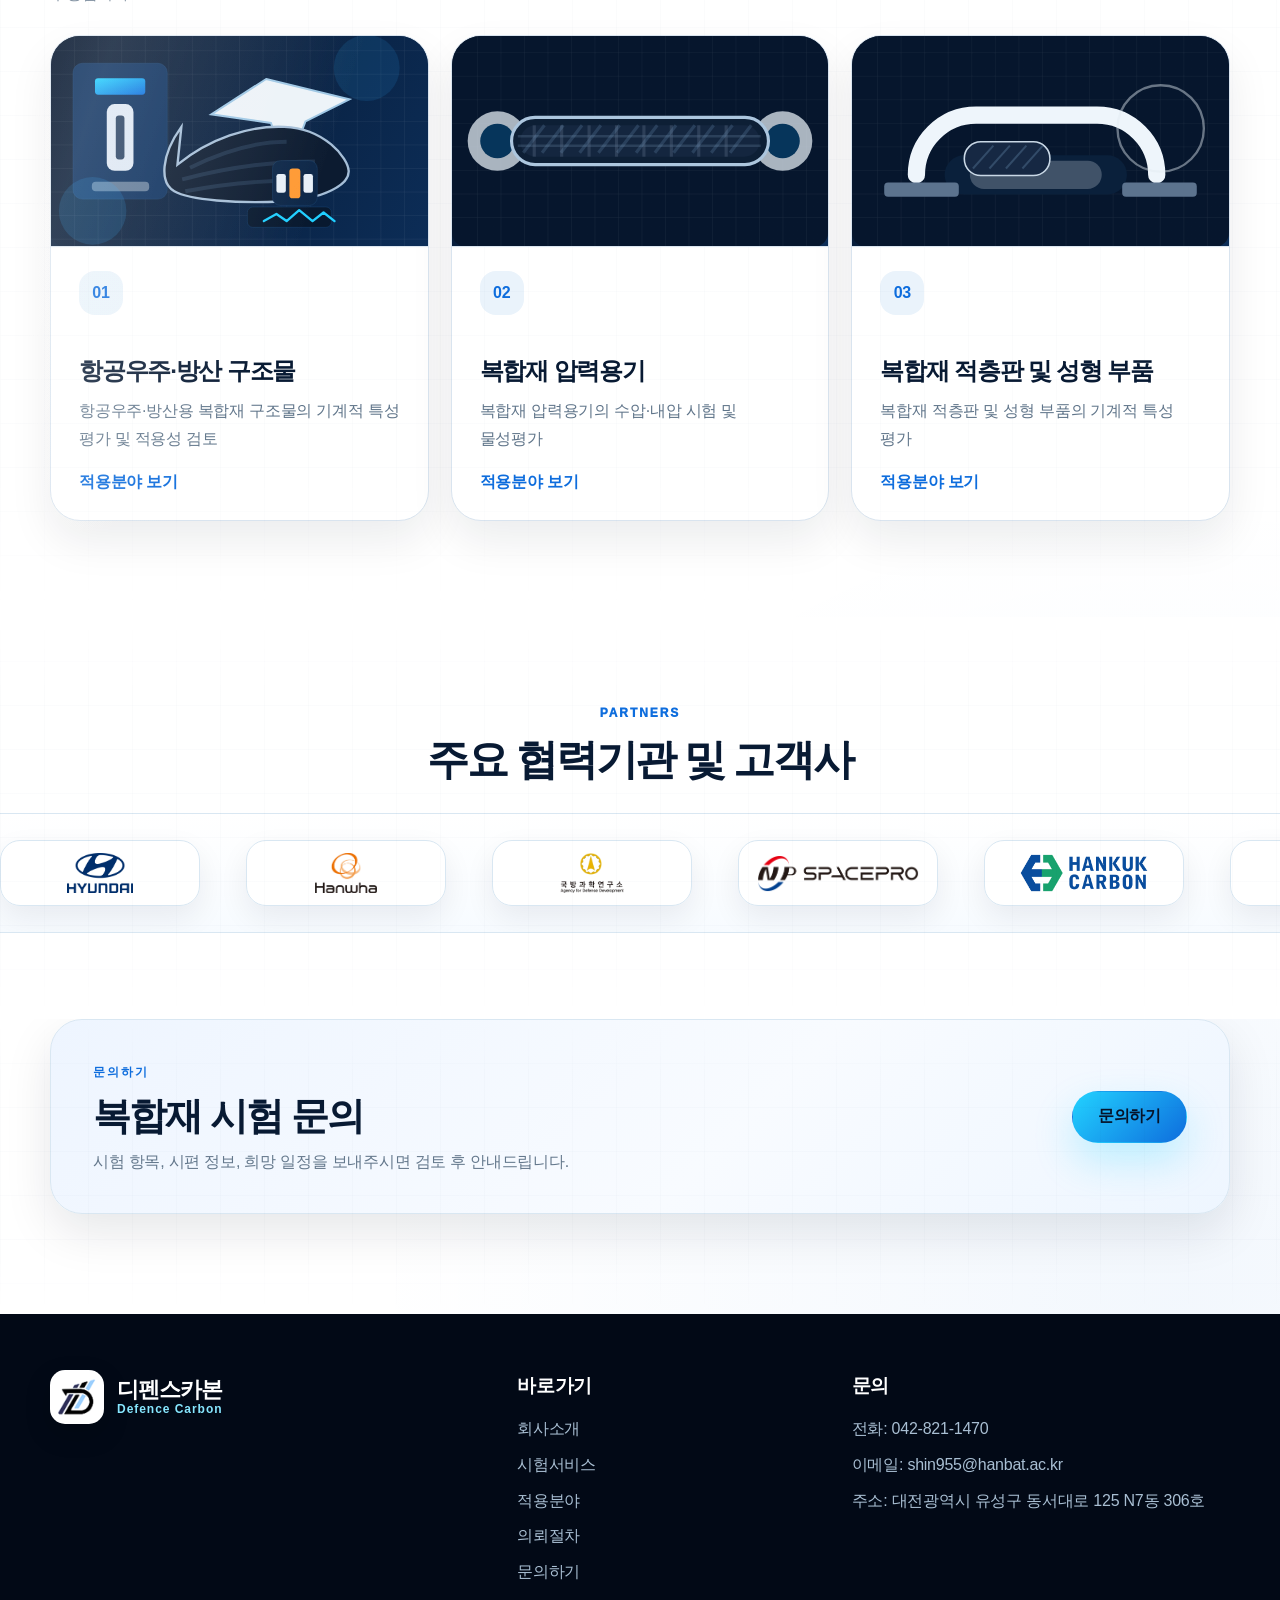
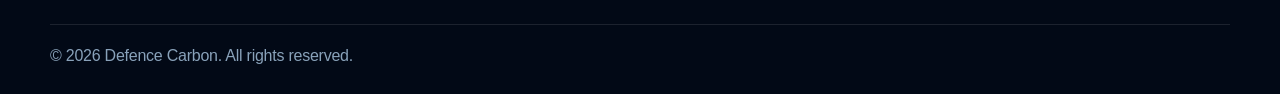
==== commit 2c3ab627: "Add files via upload" ====
--- a/index.html
+++ b/index.html
@@ -1,47 +1,119 @@
 <!DOCTYPE html>
+
 <html lang="ko">
 <head>
-  <meta charset="UTF-8">
-  <meta name="viewport" content="width=device-width, initial-scale=1.0">
-  <title>디펜스카본 | Defence Carbon 복합재 시험분석</title>
-  <meta name="description" content="항공우주 및 방산 분야 복합재·첨단소재의 기계적 물성시험, 고온/저온 환경시험, 현미경·파손 분석 서비스를 제공합니다.">
-  <meta name="theme-color" content="#06142a">
-  <meta property="og:type" content="website">
-  <meta property="og:site_name" content="Defence Carbon">
-  <meta property="og:title" content="디펜스카본 | Defence Carbon 복합재 시험분석">
-  <meta property="og:description" content="항공우주 및 방산 분야 복합재·첨단소재의 기계적 물성시험, 고온/저온 환경시험, 현미경·파손 분석 서비스를 제공합니다.">
-  <meta property="og:image" content="images/visual-hero.svg">
-  <link rel="stylesheet" href="style.css">
-  <script defer src="script.js"></script>
+<meta charset="utf-8"/>
+<meta content="width=device-width, initial-scale=1.0" name="viewport"/>
+<title>디펜스카본 | Defence Carbon</title>
+<meta content="복합재 기계적 물성평가, 고온/저온 환경평가, 파단면 및 결함 분석 서비스를 제공합니다." name="description"/>
+<meta content="#06142a" name="theme-color"/>
+<meta content="website" property="og:type"/>
+<meta content="Defence Carbon" property="og:site_name"/>
+<meta content="디펜스카본 | Defence Carbon" property="og:title"/>
+<meta content="복합재 기계적 물성평가, 고온/저온 환경평가, 파단면 및 결함 분석 서비스를 제공합니다." property="og:description"/>
+<meta content="images/visual-hero.svg" property="og:image"/>
+<link href="style.css" rel="stylesheet"/>
+<script defer="" src="script.js"></script>
 </head>
 <body data-page="home">
-  <a href="#main-content" class="skip-link">본문 바로가기</a>
-  <div class="top-signal"><div class="container top-signal-inner"><span>Aerospace · Defence · Composite Materials</span><div><a href="services.html#standards">시험규격</a><a href="procedure.html#request-info">의뢰 전 준비사항</a><a href="contact.html">문의</a></div></div></div>
-  <header class="site-header"><div class="container nav">
-    <a href="index.html" class="brand" aria-label="디펜스카본 홈으로 이동"><img src="images/logo.png" alt="디펜스카본 마크" class="brand-logo"><span class="brand-name"><strong>디펜스카본</strong><em>Defence Carbon</em></span></a>
-    <button class="nav-toggle" type="button" aria-label="메뉴 열기" aria-expanded="false"><span></span><span></span><span></span></button>
-    <nav class="main-nav" aria-label="주 메뉴"><ul><li><a href="about.html" data-page="about">회사소개</a></li><li><a href="services.html" data-page="services">시험서비스</a></li><li><a href="fields.html" data-page="fields">적용분야</a></li><li><a href="procedure.html" data-page="procedure">의뢰절차</a></li><li><a href="contact.html" data-page="contact">문의하기</a></li></ul></nav><a class="nav-cta" href="contact.html">시험 문의</a>
-  </div></header>
-  <main id="main-content">
-<section class="hero-section"><div class="hero-bg"></div><div class="container hero-grid"><div class="hero-copy">
-  <span class="eyebrow">Composite Testing for Aerospace · Defence</span>
-  <h1>항공우주·방산 복합재의<br>시험·분석을 체계적으로 수행합니다</h1>
-  <p>복합재 구조재, 고온/저온 환경 사용 소재, 압력용기 및 성형 부품에 대해 시험 조건 검토부터 물성평가, 파손 분석, 결과보고까지 목적에 맞게 지원합니다.</p>
-  <div class="hero-actions"><a href="services.html" class="btn btn-primary">시험서비스 보기</a><a href="contact.html" class="btn btn-outline">시험 문의하기</a></div>
-  <div class="mission-cards"><div><strong>Mechanical</strong><span>인장 · 압축 · 전단 · 굽힘 · ILSS</span></div><div><strong>Environment</strong><span>고온/저온 환경 시험</span></div><div><strong>Analysis</strong><span>현미경 · 파손 양상 · 결과보고</span></div></div>
-</div><figure class="hero-visual"><img src="images/visual-hero.svg" alt="항공우주 방산 복합재 시험 분석 이미지"></figure></div></section>
-<section class="quick-panel"><div class="container quick-grid"><a href="services.html#mechanical"><span>01</span><strong>기계적 물성시험</strong><em>인장·압축·전단·굽힘</em></a><a href="services.html#environment"><span>02</span><strong>고온/저온 환경 시험</strong><em>온도 조건별 소재 거동</em></a><a href="services.html#analysis"><span>03</span><strong>현미경·파손 분석</strong><em>파단면·계면·기공 관찰</em></a><a href="procedure.html"><span>04</span><strong>시험기획·보고</strong><em>조건 협의·결과자료 정리</em></a></div></section>
-<section class="section"><div class="container section-head"><span class="eyebrow">Capability</span><h2>소재 특성과 의뢰 목적에 맞춘 평가 체계</h2><p>항공우주·방산 분야에 사용되는 복합재는 경량화, 내열성, 구조 안정성, 제조 품질 관리가 중요합니다. 디펜스카본은 시험 목적과 시편 조건을 우선 검토하여 적합한 시험 구성을 제안합니다.</p></div>
-<div class="container service-grid"><article class="service-card"><img src="images/icon-tensile.svg" alt="인장시험 이미지"><h3>인장시험</h3><p>섬유방향 및 적층각에 따른 탄성계수, 인장강도, 파단 변형률을 평가합니다.</p></article><article class="service-card"><img src="images/icon-compression.svg" alt="압축시험 이미지"><h3>압축시험</h3><p>복합재 구조재의 압축강도, 좌굴 및 파손 양상을 확인합니다.</p></article><article class="service-card"><img src="images/icon-shear.svg" alt="전단시험 이미지"><h3>전단시험</h3><p>V-notched shear test, Isotropic 등 전단 물성 평가를 지원합니다.</p></article><article class="service-card"><img src="images/icon-hightemp.svg" alt="고온/저온 환경 시험 이미지"><h3>고온/저온 환경 시험</h3><p>온도 조건별 강도·강성 변화와 환경 조건에 따른 파손 특성을 평가합니다.</p></article></div></section>
-<section class="section dark-section"><div class="container split-grid"><div><span class="eyebrow light">Aerospace · Defence</span><h2>항공우주 및 방산 구조재 평가에 필요한 시험분석 역량</h2><p>복합재 구조재는 경량화, 내열성, 강도 유지, 제조 품질이 동시에 요구됩니다. 디펜스카본은 시편 정보와 사용 환경을 검토하여 시험 항목, 온도 조건, 결과물 형식을 목적에 맞게 구성합니다.</p><ul class="check-list"><li>항공기·발사체·방산 부품용 복합재 물성평가</li><li>고온/저온 환경 조건, 적층 방향, 성형 공정에 따른 시험 조건 검토</li><li>시험 데이터와 파손 양상을 연계한 결과자료 제공</li></ul></div><figure><img src="images/visual-lab.svg" alt="복합재 시험 장비 이미지"></figure></div></section>
-<section class="section soft-section"><div class="container section-head between"><div><span class="eyebrow">Application</span><h2>주요 적용 분야</h2><p>국방·항공우주, 복합재 압력용기, 모빌리티·에너지 분야의 시험평가를 지원합니다.</p></div><a href="fields.html" class="text-link">적용분야 보기</a></div><div class="container field-grid"><article><img src="images/visual-hero.svg" alt="항공우주 방산 구조재"><h3>국방·항공우주</h3><p>항공기 구조재, 발사체·추진계 부품, 방산 복합재 부품 평가</p></article><article><img src="images/visual-pressure-vessel.svg" alt="복합재 압력용기"><h3>복합재 압력용기</h3><p>필라멘트 와인딩 구조, 라이너 적용 구조, 파손 특성 확인</p></article><article><img src="images/visual-autoclave.svg" alt="오토클레이브 성형"><h3>성형·공정 부품</h3><p>오토클레이브, 프리프레그, 브레이딩 기반 시편 및 부품 평가</p></article></div></section>
-<section class="section"><div class="container section-head between"><div><span class="eyebrow">Standards</span><h2>대표 시험규격</h2><p>시험 전 재료, 시편 형상, 장비 조건, 고객 요구사항을 확인한 뒤 적용 규격을 협의합니다.</p></div><a href="services.html#standards" class="text-link">규격표 보기</a></div><div class="container standard-strip"><span>ASTM D3039</span><span>ASTM D6641</span><span>ASTM D3410</span><span>ASTM D5379</span><span>ASTM D7078</span><span>ASTM D2344</span><span>ASTM E8/E8M</span><span>ASTM E21</span></div></section>
-<section class="cta-section"><div class="container cta-box"><div><span class="eyebrow light">Contact</span><h2>시편 정보와 시험 목적을 알려주시면 적합한 평가 절차를 안내드립니다.</h2><p>시험 항목, 적용 규격, 온도 조건, 필요한 결과물 형식을 함께 보내주세요.</p></div><a href="contact.html" class="btn btn-light">문의하기</a></div></section>
-  </main>
-  <footer class="footer"><div class="container footer-grid"><div>
-      <a href="index.html" class="brand footer-brand"><img src="images/logo.png" alt="디펜스카본 마크" class="brand-logo"><span class="brand-name"><strong>디펜스카본</strong><em>Defence Carbon</em></span></a>
-      <p>디펜스카본은 복합재 및 첨단소재 시험·분석을 위한 기술 서비스를 제공합니다.</p></div>
-    <div><h3>바로가기</h3><ul class="footer-links"><li><a href="about.html">회사소개</a></li><li><a href="services.html">시험서비스</a></li><li><a href="fields.html">적용분야</a></li><li><a href="procedure.html">의뢰절차</a></li><li><a href="contact.html">문의하기</a></li></ul></div>
-    <div><h3>문의</h3><ul class="footer-links"><li><a href="tel:0428211470">전화: 042-821-1470</a></li><li><a href="mailto:shin955@hanbat.ac.kr">이메일: shin955@hanbat.ac.kr</a></li><li>주소: 대전광역시 유성구 동서대로 125 N7동 306호</li></ul></div>
-  </div><div class="container copyright">© <span data-current-year></span> Defence Carbon. All rights reserved.</div></footer>
+<a class="skip-link" href="#main-content">본문 바로가기</a>
+<header class="site-header motion-header">
+<div class="container nav motion-nav">
+<a aria-label="디펜스카본 홈으로 이동" class="brand" href="index.html">
+<img alt="디펜스카본 마크" class="brand-logo" src="images/logo.png"/>
+<span class="brand-name"><strong>디펜스카본</strong><em>Defence Carbon</em></span>
+</a>
+<button aria-expanded="false" aria-label="메뉴 열기" class="nav-toggle" type="button"><span></span><span></span><span></span></button>
+<nav aria-label="주 메뉴" class="main-nav">
+<ul>
+<li><a data-page="about" href="about.html">회사소개</a></li>
+<li><a data-page="services" href="services.html">시험서비스</a></li>
+<li><a data-page="fields" href="fields.html">적용분야</a></li>
+<li><a data-page="procedure" href="procedure.html">의뢰절차</a></li>
+<li><a data-page="contact" href="contact.html">문의하기</a></li>
+</ul>
+</nav>
+<a class="nav-cta" href="contact.html">시험 문의</a>
+</div>
+</header>
+<main id="main-content">
+<section aria-label="디펜스카본 대표 영역" class="hero-shell">
+<div aria-hidden="true" class="hero-backdrop">
+<div class="hero-mesh hero-mesh-a"></div>
+<div class="hero-mesh hero-mesh-b"></div>
+<div class="hero-glow hero-glow-a"></div>
+<div class="hero-glow hero-glow-b"></div>
+<div class="hero-sweep"></div>
+</div>
+<div class="container hero-grid-compact">
+<div class="hero-copy-compact">
+<span class="eyebrow light">Composite Materials Testing</span>
+<h1>디펜스카본</h1>
+<p class="hero-subheadline">복합재 시험평가 및 설계 지원</p>
+<p class="hero-description">항공우주·방산용 복합재 구조물, 압력용기, 적층판 및 성형 부품을 대상으로 기계적 특성 평가와 환경조건 평가, 수압시험을 수행합니다.</p>
+<div class="hero-trust-line"><span>항공우주·방산</span><span>복합재 압력용기</span><span>적층판·성형 부품</span></div>
+<div class="hero-chip-row"><span>기계적 물성평가</span><span>환경조건 평가</span><span>압력용기 수압시험</span><span>결과보고서 제공</span></div>
+<div class="hero-actions compact-actions">
+<a class="btn btn-primary" href="services.html">시험서비스</a>
+<a class="btn btn-outline" href="contact.html">문의하기</a>
+</div>
+</div>
+<div class="hero-media-card">
+<img alt="복합재 시험 및 분석 대표 이미지" src="images/visual-lab.svg"/>
+<div class="hero-media-overlay">
+<small>Defence Carbon</small>
+<strong>복합재 시험평가 서비스</strong><em>Mechanical Test · Environment Test · Hydrostatic Test</em>
+<span>복합재 물성평가 · 환경조건 평가 · 압력용기 수압시험</span>
+<div class="hero-media-tags"><span>복합재 물성평가</span><span>환경조건 평가</span><span>압력용기 수압시험</span></div>
+</div>
+</div>
+</div>
+</section>
+<section class="section concise-section">
+<div class="container section-head compact-head">
+<span class="eyebrow">Core Services</span>
+<h2>핵심 시험 서비스</h2>
+</div>
+<div class="container concise-card-grid"><a class="concise-card" href="services.html#mechanical"><span>01</span><h3>기계적 물성평가</h3><p>인장 · 압축 · 굽힘 · 전단 · 층간전단</p></a><a class="concise-card" href="services.html#environment"><span>02</span><h3>환경조건 평가</h3><p>고온 · 저온 · 상온 조건 물성평가</p></a><a class="concise-card" href="services.html#hydrostatic"><span>03</span><h3>복합재 압력용기 수압시험</h3><p>복합재 압력용기의 수압 및 내압 평가</p></a><a class="concise-card" href="services.html#analysis"><span>04</span><h3>분석 및 결과보고</h3><p>파단면 · 결함 분석 · 결과보고서 제공</p></a></div>
+</section>
+<section class="section home-application-section"><div class="container"><div class="section-head"><span class="eyebrow">Application</span><h2>주요 적용분야</h2><p>항공우주·방산용 복합재 구조물, 압력용기, 적층판 및 성형 부품을 대상으로 시험평가를 수행합니다.</p></div><div class="home-field-grid"><article class="home-field-card"><img alt="항공우주·방산 구조물" src="images/app-aerospace.svg"/><span class="card-number">01</span><h3>항공우주·방산 구조물</h3><p>항공우주·방산용 복합재 구조물의 기계적 특성 평가 및 적용성 검토</p><a class="text-link" href="fields.html">적용분야 보기</a></article><article class="home-field-card"><img alt="복합재 압력용기" src="images/app-vessel.svg"/><span class="card-number">02</span><h3>복합재 압력용기</h3><p>복합재 압력용기의 수압·내압 시험 및 물성평가</p><a class="text-link" href="fields.html">적용분야 보기</a></article><article class="home-field-card"><img alt="복합재 적층판 및 성형 부품" src="images/app-laminate.svg"/><span class="card-number">03</span><h3>복합재 적층판 및 성형 부품</h3><p>복합재 적층판 및 성형 부품의 기계적 특성 평가</p><a class="text-link" href="fields.html">적용분야 보기</a></article></div></div></section>
+<section class="section partner-motion-section minimal-partners">
+<div class="container section-head compact-head center">
+<span class="eyebrow">Partners</span>
+<h2>주요 협력기관 및 고객사</h2>
+</div>
+<div aria-label="주요 협력기관 및 고객사 로고" class="logo-marquee">
+<div class="logo-track">
+<img alt="현대자동차 로고" src="images/partner-hyundai.png"/>
+<img alt="한화 로고" src="images/partner-hanwha.png"/>
+<img alt="국방과학연구소 로고" src="images/partner-add.png"/>
+<img alt="스페이스프로 로고" src="images/partner-spacepro.png"/>
+<img alt="한국카본 로고" src="images/partner-hcarbon.png"/>
+<img alt="코오롱 로고" src="images/partner-kolon.png"/>
+<img alt="" src="images/partner-hyundai.png"/>
+<img alt="" src="images/partner-hanwha.png"/>
+<img alt="" src="images/partner-add.png"/>
+<img alt="" src="images/partner-spacepro.png"/>
+<img alt="" src="images/partner-hcarbon.png"/>
+<img alt="" src="images/partner-kolon.png"/>
+</div>
+</div>
+</section>
+<section class="section contact-banner-section">
+<div class="container contact-banner">
+<div>
+<span class="eyebrow">문의하기</span>
+<h2>복합재 시험 문의</h2>
+<p>시험 항목, 시편 정보, 희망 일정을 보내주시면 검토 후 안내드립니다.</p>
+</div>
+<a class="btn btn-primary" href="contact.html">문의하기</a>
+</div>
+</section>
+</main>
+<footer class="footer"><div class="container footer-grid"><div>
+<a class="brand footer-brand" href="index.html"><img alt="디펜스카본 마크" class="brand-logo" src="images/logo.png"/><span class="brand-name"><strong>디펜스카본</strong><em>Defence Carbon</em></span></a>
+</div>
+<div><h3>바로가기</h3><ul class="footer-links"><li><a href="about.html">회사소개</a></li><li><a href="services.html">시험서비스</a></li><li><a href="fields.html">적용분야</a></li><li><a href="procedure.html">의뢰절차</a></li><li><a href="contact.html">문의하기</a></li></ul></div>
+<div><h3>문의</h3><ul class="footer-links"><li><a href="tel:0428211470">전화: 042-821-1470</a></li><li><a href="mailto:shin955@hanbat.ac.kr?cc=sweetdh97%40naver.com">이메일: shin955@hanbat.ac.kr</a></li><li>주소: 대전광역시 유성구 동서대로 125 N7동 306호</li></ul></div>
+</div><div class="container copyright">© <span data-current-year=""></span> Defence Carbon. All rights reserved.</div></footer>
 </body></html>
--- a/style.css
+++ b/style.css
@@ -1,18 +1,1479 @@
+
+/* =========================================================
+   Defence Carbon - Motion Redesign
+   ========================================================= */
+
 :root{
   --navy:#06142a; --deep:#020916; --navy2:#09244a; --navy3:#0d3769;
   --blue:#0e6ddd; --cyan:#22d2ff; --aqua:#8ff0ff;
   --steel:#eef5fb; --line:#d9e7f2; --text:#102033; --muted:#64788c; --white:#fff;
   --shadow:0 18px 48px rgba(6,20,42,.11); --shadowStrong:0 28px 82px rgba(0,0,0,.30);
-  --radius:26px;
+  --radius:28px;
 }
 *{box-sizing:border-box;margin:0;padding:0}
 html{scroll-behavior:smooth}
-body{font-family:Inter,Pretendard,"Noto Sans KR","Apple SD Gothic Neo",Arial,sans-serif;color:var(--text);background:#fff;line-height:1.68;word-break:keep-all;letter-spacing:-.015em}
+body{font-family:Inter,Pretendard,"Noto Sans KR","Apple SD Gothic Neo",Arial,sans-serif;color:var(--text);background:#fff;line-height:1.68;word-break:keep-all;letter-spacing:-.015em;overflow-x:hidden}
 a{color:inherit;text-decoration:none} ul{list-style:none} img{max-width:100%;display:block} button{font:inherit}
-.container{width:min(1180px,calc(100% - 44px));margin:0 auto}.skip-link{position:absolute;left:16px;top:-80px;background:var(--cyan);color:#001326;padding:10px 14px;border-radius:10px;z-index:1000}.skip-link:focus{top:14px}
-.top-signal{background:#020916;color:#9cbad6;font-size:13px;border-bottom:1px solid rgba(255,255,255,.08)}.top-signal-inner{height:40px;display:flex;align-items:center;justify-content:space-between;gap:16px}.top-signal a{margin-left:18px;color:#cae9ff}.top-signal a:hover{color:#fff}
-.site-header{position:sticky;top:0;z-index:30;background:rgba(3,12,27,.93);backdrop-filter:blur(16px);border-bottom:1px solid rgba(255,255,255,.10)}.nav{height:86px;display:flex;align-items:center;gap:24px}.brand{display:flex;align-items:center;gap:13px;min-width:max-content}.brand-logo{width:54px;height:54px;object-fit:contain;background:#fff;border-radius:15px;padding:7px;box-shadow:0 10px 26px rgba(0,0,0,.18)}.brand-name{display:flex;flex-direction:column;line-height:1.12}.brand-name strong{color:#fff;font-size:22px;font-weight:950;letter-spacing:-.04em}.brand-name em{font-style:normal;color:#87e7ff;font-size:12px;font-weight:900;letter-spacing:.08em}.main-nav{margin-left:auto}.main-nav ul{display:flex;align-items:center;gap:4px}.main-nav a{display:flex;align-items:center;min-height:42px;padding:0 14px;border-radius:999px;color:#dcecff;font-weight:850}.main-nav a:hover,.main-nav a.active{background:rgba(34,210,255,.13);color:#fff}.nav-cta{padding:11px 18px;border-radius:999px;background:linear-gradient(135deg,var(--cyan),#0f6bd8);color:#06142a;font-weight:950;box-shadow:0 12px 26px rgba(34,210,255,.22)}.nav-toggle{display:none;width:44px;height:44px;border:1px solid rgba(255,255,255,.22);border-radius:12px;background:transparent;align-items:center;justify-content:center;gap:5px;flex-direction:column}.nav-toggle span{width:20px;height:2px;background:#fff;border-radius:2px}
-.hero-section{position:relative;overflow:hidden;background:#06142a;color:#fff;padding:92px 0 70px}.hero-bg{position:absolute;inset:0;background:radial-gradient(circle at 15% 22%,rgba(34,210,255,.19),transparent 30%),radial-gradient(circle at 88% 10%,rgba(14,109,221,.25),transparent 35%),linear-gradient(135deg,#06142a,#0a254a 58%,#030813)}.hero-bg::after,.page-hero::after,.dark-section::after{content:"";position:absolute;inset:0;background-image:linear-gradient(rgba(255,255,255,.045) 1px,transparent 1px),linear-gradient(90deg,rgba(255,255,255,.045) 1px,transparent 1px);background-size:44px 44px;mask-image:linear-gradient(to bottom,#000,transparent);pointer-events:none}.hero-grid{position:relative;z-index:1;display:grid;grid-template-columns:.93fr 1.07fr;gap:42px;align-items:center}.eyebrow{display:inline-block;color:var(--blue);font-size:12px;font-weight:950;letter-spacing:.15em;text-transform:uppercase;margin-bottom:12px}.eyebrow.light{color:#9fecff}.hero-copy h1,.page-hero h1{font-size:clamp(38px,5vw,66px);line-height:1.1;letter-spacing:-.06em;margin-bottom:22px}.hero-copy p,.page-hero p{font-size:19px;color:#cfe1f3;max-width:720px}.hero-actions{display:flex;gap:12px;flex-wrap:wrap;margin-top:30px}.btn{display:inline-flex;align-items:center;justify-content:center;min-height:50px;padding:0 24px;border-radius:999px;font-weight:950;border:1px solid transparent;transition:.22s transform,.22s box-shadow,.22s background}.btn:hover{transform:translateY(-2px)}.btn-primary{background:linear-gradient(135deg,var(--cyan),#0e6ddd);color:#06142a;box-shadow:0 16px 30px rgba(34,210,255,.24)}.btn-outline{border-color:rgba(255,255,255,.38);color:#fff;background:rgba(255,255,255,.07)}.btn-outline-dark{border-color:#bdd1e2;color:#082142;background:#fff}.btn-light{background:#fff;color:var(--navy);box-shadow:0 16px 28px rgba(0,0,0,.12)}.mission-cards{display:grid;grid-template-columns:repeat(3,1fr);gap:12px;margin-top:34px}.mission-cards div{background:rgba(255,255,255,.08);border:1px solid rgba(255,255,255,.15);border-radius:18px;padding:16px}.mission-cards strong{display:block;color:#fff;font-size:13px;letter-spacing:.08em;text-transform:uppercase}.mission-cards span{display:block;color:#b0cfea;font-size:13px;margin-top:5px}.hero-visual img,.page-hero img,.split-grid figure img,.field-grid img{border-radius:30px;border:1px solid rgba(255,255,255,.18);box-shadow:var(--shadowStrong);background:#06142a}.hero-visual img{width:100%;height:auto;min-height:0;aspect-ratio:1100/920;object-fit:contain;background:#06142a}.quick-panel{position:relative;z-index:2;margin-top:-26px}.quick-grid{display:grid;grid-template-columns:repeat(4,1fr);gap:14px}.quick-grid a{background:#fff;border:1px solid var(--line);border-radius:22px;padding:22px;box-shadow:var(--shadow);transition:.22s transform,.22s border-color}.quick-grid a:hover{transform:translateY(-4px);border-color:#7bdcff}.quick-grid span{display:inline-flex;width:38px;height:38px;border-radius:12px;align-items:center;justify-content:center;background:#e9f9ff;color:#0e6ddd;font-weight:950}.quick-grid strong{display:block;margin-top:14px;font-size:18px;color:#06142a}.quick-grid em{display:block;font-style:normal;color:var(--muted);font-size:14px;margin-top:3px}.section{padding:96px 0}.soft-section{background:linear-gradient(180deg,#f8fbff,#eef6fc)}.dark-section{position:relative;overflow:hidden;background:#06142a;color:#fff}.section-head{margin-bottom:34px}.section-head.between{display:flex;justify-content:space-between;align-items:flex-end;gap:24px}.section-head h2,.split-grid h2,.contact-guide h2{font-size:clamp(30px,3.6vw,48px);line-height:1.18;letter-spacing:-.045em;color:#081a33}.dark-section h2,.dark-section .section-head h2{color:#fff}.section-head p,.split-grid p{max-width:860px;color:var(--muted);font-size:18px;margin-top:14px}.dark-section p{color:#c7d8e8}.service-grid{display:grid;grid-template-columns:repeat(4,1fr);gap:20px}.service-grid.six{grid-template-columns:repeat(3,1fr)}.service-card,.field-grid article,.value-grid article,.timeline article,.contact-cards article,.contact-guide{background:#fff;border:1px solid var(--line);border-radius:var(--radius);box-shadow:var(--shadow);padding:24px;transition:.22s transform,.22s box-shadow,.22s border-color}.service-card:hover,.field-grid article:hover,.value-grid article:hover,.timeline article:hover,.contact-cards article:hover{transform:translateY(-5px);box-shadow:0 24px 56px rgba(6,20,42,.14);border-color:#94dcff}.service-card img{border-radius:20px;margin-bottom:18px;aspect-ratio:1/1;object-fit:cover;background:#06142a}.service-card h3,.field-grid h3,.value-grid h3,.timeline h3,.contact-cards h3{font-size:21px;line-height:1.25;color:#06142a;margin-bottom:8px}.service-card p,.field-grid p,.value-grid p,.timeline p,.contact-cards p{color:var(--muted)}.split-grid{display:grid;grid-template-columns:1fr 1fr;gap:44px;align-items:center;position:relative;z-index:1}.split-grid figure img{width:100%;min-height:390px;object-fit:cover}.check-list{display:grid;gap:12px;margin-top:24px}.check-list li{position:relative;padding-left:30px;font-weight:820}.check-list li::before{content:"✓";position:absolute;left:0;top:0;color:var(--cyan);font-weight:950}.field-grid{display:grid;grid-template-columns:repeat(3,1fr);gap:20px}.field-grid.large{grid-template-columns:repeat(2,1fr)}.field-grid article{padding:0;overflow:hidden}.field-grid article img{width:100%;aspect-ratio:16/9;border-radius:0;border:0;box-shadow:none}.field-grid article span{display:inline-flex;margin:22px 24px 8px;width:42px;height:42px;border-radius:14px;align-items:center;justify-content:center;background:#e9f9ff;color:#0e6ddd;font-weight:950}.field-grid article h3,.field-grid article p{padding-left:24px;padding-right:24px}.field-grid article p{padding-bottom:26px}.standard-strip{display:flex;flex-wrap:wrap;gap:12px}.standard-strip span{display:inline-flex;min-height:48px;align-items:center;padding:0 18px;border-radius:999px;background:#fff;border:1px solid var(--line);box-shadow:var(--shadow);font-weight:900;color:#0a2546}.text-link{color:#0e6ddd;font-weight:950}.page-hero{position:relative;overflow:hidden;background:#06142a;color:#fff;padding:82px 0}.page-hero-grid{position:relative;z-index:1;display:grid;grid-template-columns:.9fr 1.1fr;gap:36px;align-items:center}.page-hero img{width:100%;min-height:320px;object-fit:cover}.value-grid{display:grid;grid-template-columns:repeat(3,1fr);gap:20px}.value-grid strong{display:inline-flex;width:44px;height:44px;align-items:center;justify-content:center;border-radius:14px;background:#e9f9ff;color:#0e6ddd;margin-bottom:16px}.partner-strip{display:grid;grid-template-columns:repeat(3,1fr);gap:16px}.partner-strip div{background:#fff;border:1px solid var(--line);border-radius:18px;box-shadow:var(--shadow);padding:18px 22px;display:flex;align-items:center;justify-content:center;min-height:110px}.partner-strip img{display:block;width:100%;height:72px;object-fit:contain;object-position:center center}.table-wrap{overflow:auto;background:#fff;border:1px solid var(--line);border-radius:24px;box-shadow:var(--shadow)}table{width:100%;border-collapse:collapse;min-width:820px}th,td{padding:18px 20px;text-align:left;vertical-align:top;border-bottom:1px solid var(--line)}thead th{background:#06142a;color:#fff}tbody tr:last-child td{border-bottom:0}tbody td:first-child{font-weight:900;color:#0a2546}.timeline{display:grid;grid-template-columns:repeat(3,1fr);gap:20px}.timeline strong{display:inline-flex;width:48px;height:48px;align-items:center;justify-content:center;border-radius:16px;background:linear-gradient(135deg,var(--cyan),var(--blue));color:#06142a;margin-bottom:18px}.cta-section{background:#06142a;padding:76px 0;color:#fff}.cta-box{display:flex;align-items:center;justify-content:space-between;gap:30px;background:linear-gradient(135deg,rgba(14,109,221,.42),rgba(34,210,255,.14));border:1px solid rgba(255,255,255,.13);border-radius:30px;padding:42px;box-shadow:var(--shadowStrong)}.cta-box h2{font-size:clamp(28px,3vw,42px);line-height:1.2;letter-spacing:-.04em;max-width:850px}.cta-box p{color:#c7d8e8;margin-top:10px}.contact-layout{display:grid;grid-template-columns:.82fr 1.18fr;gap:24px}.contact-cards{display:grid;gap:16px}.contact-cards article span{display:inline-block;color:#0e6ddd;font-weight:950;letter-spacing:.08em;text-transform:uppercase;font-size:12px}.contact-cards h3{margin-top:8px}.contact-cards a{color:#0e6ddd}.contact-guide{padding:34px}.request-list{display:grid;gap:12px;margin:24px 0}.request-list div{display:grid;grid-template-columns:76px 1fr;gap:14px;align-items:center;border:1px solid #dce9f4;background:#f7fbff;border-radius:16px;padding:15px}.request-list strong{color:#0e6ddd}.contact-actions{display:flex;gap:12px;flex-wrap:wrap}.address-large{font-size:24px!important;font-weight:900;color:#0a2546!important}.footer{background:#020916;color:#a9bfd3;padding-top:56px}.footer-grid{display:grid;grid-template-columns:1.15fr .8fr 1fr;gap:32px;padding-bottom:38px}.footer .brand-name strong{color:#fff}.footer p{max-width:390px;margin-top:16px}.footer h3{color:#fff;margin-bottom:14px}.footer-links{display:grid;gap:9px}.footer a:hover{color:#fff}.copyright{border-top:1px solid rgba(255,255,255,.1);padding:18px 0 24px;color:#89a2ba}
-@media(max-width:1120px){.hero-grid,.page-hero-grid,.split-grid,.contact-layout{grid-template-columns:1fr}.quick-grid,.service-grid{grid-template-columns:repeat(2,1fr)}.partner-strip{grid-template-columns:repeat(2,1fr)}.hero-visual img{min-height:0}.page-hero img,.split-grid figure img{min-height:300px}.section-head.between{display:block}.timeline{grid-template-columns:repeat(2,1fr)}}
-@media(max-width:840px){.top-signal-inner{height:auto;padding:8px 0;align-items:flex-start;flex-direction:column}.top-signal a{margin-left:0;margin-right:14px}.nav{height:auto;min-height:76px;flex-wrap:wrap;padding:12px 0}.brand-logo{width:50px;height:50px}.nav-toggle{display:flex;margin-left:auto}.main-nav{display:none;order:10;width:100%;margin-left:0}.site-header.menu-open .main-nav{display:block}.main-nav ul{flex-direction:column;align-items:stretch;padding:8px 0}.main-nav a{border-radius:14px}.nav-cta{display:none}.mission-cards,.field-grid,.field-grid.large,.value-grid,.footer-grid{grid-template-columns:1fr}.hero-section{padding-top:70px}.section{padding:74px 0}.cta-box{flex-direction:column;align-items:flex-start}.btn{width:100%}.partner-strip{grid-template-columns:1fr}}
-@media(max-width:600px){.container{width:min(100% - 28px,1180px)}.hero-copy h1,.page-hero h1{font-size:34px}.hero-copy p,.page-hero p,.section-head p,.split-grid p{font-size:16px}.quick-grid,.service-grid,.service-grid.six,.timeline{grid-template-columns:1fr}.hero-actions{flex-direction:column}.request-list div{grid-template-columns:1fr}.brand-name em{display:none}.hero-visual img{min-height:0}.partner-strip{grid-template-columns:1fr}}
+.container{width:min(1180px,calc(100% - 44px));margin:0 auto}
+.skip-link{position:absolute;left:16px;top:-80px;background:var(--cyan);color:#001326;padding:10px 14px;border-radius:10px;z-index:1000}.skip-link:focus{top:14px}
+.eyebrow{display:inline-block;color:var(--blue);font-size:12px;font-weight:950;letter-spacing:.16em;text-transform:uppercase;margin-bottom:12px}.eyebrow.light{color:#9fecff}
+.btn{display:inline-flex;align-items:center;justify-content:center;min-height:52px;padding:0 25px;border-radius:999px;font-weight:950;border:1px solid transparent;transition:.25s transform,.25s box-shadow,.25s background}.btn:hover{transform:translateY(-3px)}
+.btn-primary{background:linear-gradient(135deg,var(--cyan),#0e6ddd);color:#06142a;box-shadow:0 18px 38px rgba(34,210,255,.25)}
+.btn-outline{border-color:rgba(255,255,255,.45);color:#fff;background:rgba(255,255,255,.07)}
+.btn-outline-dark{border-color:#bdd1e2;color:#082142;background:#fff}.btn-light{background:#fff;color:var(--navy);box-shadow:0 16px 28px rgba(0,0,0,.12)}
+.text-link{color:#0e6ddd;font-weight:950}
+.section{padding:104px 0}.soft-section{background:linear-gradient(180deg,#f8fbff,#eef6fc)}
+.section-head{margin-bottom:36px}.section-head.center{text-align:center}.section-head h2,.intro-grid h2,.feature-copy h2,.contact-guide h2,.split-grid h2{font-size:clamp(31px,3.65vw,52px);line-height:1.16;letter-spacing:-.055em;color:#081a33}.section-head p,.intro-grid p,.feature-copy p,.split-grid p{max-width:860px;color:var(--muted);font-size:18px;margin-top:14px}
+
+
+.top-signal{background:#020916;color:#9cbad6;font-size:13px;border-bottom:1px solid rgba(255,255,255,.08)}
+.top-signal-inner{height:40px;display:flex;align-items:center;justify-content:space-between;gap:16px}
+.top-signal a{margin-left:18px;color:#cae9ff}.top-signal a:hover{color:#fff}
+.site-header.scrolled{background:rgba(2,9,22,.94);box-shadow:0 16px 38px rgba(0,0,0,.18)}
+
+/* Header */
+.site-header{position:sticky;top:0;z-index:50;background:rgba(3,12,27,.78);backdrop-filter:blur(18px);border-bottom:1px solid rgba(255,255,255,.12)}
+.nav{height:84px;display:flex;align-items:center;gap:24px}.brand{display:flex;align-items:center;gap:13px;min-width:max-content}.brand-logo{width:54px;height:54px;object-fit:contain;background:#fff;border-radius:15px;padding:7px;box-shadow:0 10px 26px rgba(0,0,0,.18)}.brand-name{display:flex;flex-direction:column;line-height:1.12}.brand-name strong{color:#fff;font-size:22px;font-weight:950;letter-spacing:-.04em}.brand-name em{font-style:normal;color:#87e7ff;font-size:12px;font-weight:900;letter-spacing:.08em}
+.main-nav{margin-left:auto}.main-nav ul{display:flex;align-items:center;gap:4px}.main-nav a{display:flex;align-items:center;min-height:42px;padding:0 14px;border-radius:999px;color:#dcecff;font-weight:850}.main-nav a:hover,.main-nav a.active{background:rgba(34,210,255,.13);color:#fff}
+.nav-cta{padding:11px 18px;border-radius:999px;background:linear-gradient(135deg,var(--cyan),#0f6bd8);color:#06142a;font-weight:950;box-shadow:0 12px 26px rgba(34,210,255,.22)}
+.nav-toggle{display:none;width:44px;height:44px;border:1px solid rgba(255,255,255,.22);border-radius:12px;background:transparent;align-items:center;justify-content:center;gap:5px;flex-direction:column}.nav-toggle span{width:18px;height:2px;background:#fff;border-radius:999px}
+
+/* Motion hero */
+.motion-hero{position:relative;min-height:calc(100vh - 84px);overflow:hidden;background:#06142a;color:#fff;display:flex;align-items:center;padding:72px 0 98px}
+.motion-video-bg{position:absolute;inset:0;overflow:hidden;background:linear-gradient(135deg,#01060f 0%,#06142a 44%,#0a254a 100%)}
+.grid-film{position:absolute;inset:-20%;background-image:linear-gradient(rgba(255,255,255,.055) 1px,transparent 1px),linear-gradient(90deg,rgba(255,255,255,.055) 1px,transparent 1px);background-size:56px 56px;transform:rotate(-9deg);animation:gridDrift 22s linear infinite;opacity:.55}
+.scan-line{position:absolute;left:0;right:0;height:180px;background:linear-gradient(180deg,transparent,rgba(34,210,255,.11),transparent);animation:scanMove 7s linear infinite}
+.orb{position:absolute;border-radius:999px;filter:blur(3px);opacity:.75;mix-blend-mode:screen}.orb-1{width:460px;height:460px;background:radial-gradient(circle,#22d2ff,transparent 66%);left:-100px;top:9%;animation:floatA 15s ease-in-out infinite}.orb-2{width:360px;height:360px;background:radial-gradient(circle,#0e6ddd,transparent 66%);right:5%;bottom:5%;animation:floatB 17s ease-in-out infinite}.orb-3{width:220px;height:220px;background:radial-gradient(circle,#8ff0ff,transparent 70%);right:28%;top:14%;animation:floatC 11s ease-in-out infinite}
+.carbon-weave{position:absolute;inset:auto;opacity:.20;background-image:repeating-linear-gradient(45deg,rgba(255,255,255,.14) 0 2px,transparent 2px 20px),repeating-linear-gradient(-45deg,rgba(255,255,255,.08) 0 2px,transparent 2px 20px);border-radius:40px;filter:blur(.2px)}.weave-a{left:-4%;bottom:8%;width:76%;height:280px;transform:rotate(-8deg);animation:weaveShift 18s linear infinite}.weave-b{right:-12%;top:14%;width:62%;height:220px;transform:rotate(10deg);animation:weaveShiftReverse 20s linear infinite}
+.motion-hero-inner{position:relative;z-index:2;display:grid;grid-template-columns:.95fr 1.05fr;gap:54px;align-items:center}
+.motion-hero-copy h1{font-size:clamp(42px,5.2vw,78px);line-height:1.05;letter-spacing:-.075em;margin-bottom:24px}.motion-hero-copy h1 span{color:#98f1ff;text-shadow:0 0 32px rgba(34,210,255,.38)}.motion-hero-copy p{font-size:19px;color:#cfe1f3;max-width:720px}.hero-actions{display:flex;gap:12px;flex-wrap:wrap;margin-top:32px}.hero-metrics{display:grid;grid-template-columns:repeat(3,1fr);gap:12px;margin-top:36px;max-width:620px}.hero-metrics div{background:rgba(255,255,255,.08);border:1px solid rgba(255,255,255,.16);border-radius:20px;padding:16px}.hero-metrics strong{display:block;color:#fff;font-size:16px;letter-spacing:.08em}.hero-metrics span{display:block;color:#b9d6ee;font-size:13px;margin-top:4px}
+.motion-stage{position:relative;height:min(580px,62vh);min-height:430px;border:1px solid rgba(255,255,255,.16);border-radius:36px;overflow:hidden;background:rgba(255,255,255,.06);box-shadow:var(--shadowStrong);backdrop-filter:blur(10px)}
+.stage-card{position:absolute;inset:0;opacity:0;transform:scale(1.05);transition:1s opacity,1.1s transform}.stage-card.active{opacity:1;transform:scale(1)}.stage-card img{width:100%;height:100%;object-fit:cover;background:#06142a}.stage-card::after{content:"";position:absolute;inset:0;background:linear-gradient(180deg,transparent 35%,rgba(2,9,22,.82))}
+.stage-card div{position:absolute;left:28px;right:28px;bottom:28px;z-index:2}.stage-card small{display:block;color:#9fecff;font-weight:950;letter-spacing:.08em;text-transform:uppercase}.stage-card strong{display:block;font-size:clamp(24px,2.6vw,36px);line-height:1.25;letter-spacing:-.04em;margin-top:6px;color:#fff}.stage-progress{position:absolute;left:28px;right:28px;bottom:18px;height:3px;background:rgba(255,255,255,.18);border-radius:999px;z-index:3;overflow:hidden}.stage-progress span{display:block;height:100%;width:0;background:linear-gradient(90deg,var(--cyan),#fff);animation:progressBar 5.6s linear infinite}
+.motion-ticker{position:absolute;left:0;right:0;bottom:0;height:54px;background:rgba(255,255,255,.08);border-top:1px solid rgba(255,255,255,.12);overflow:hidden;display:flex;align-items:center;z-index:3}.motion-ticker div{display:flex;gap:38px;white-space:nowrap;animation:tickerMove 28s linear infinite}.motion-ticker span{font-weight:950;text-transform:uppercase;letter-spacing:.08em;color:#d7f7ff}
+
+/* Home sections */
+.motion-intro{background:#fff}.intro-grid{display:grid;grid-template-columns:.75fr 1fr;gap:50px;align-items:end;margin-bottom:34px}.capability-rail{display:grid;grid-template-columns:repeat(4,1fr);gap:18px}.capability-card{position:relative;min-height:280px;border-radius:30px;padding:28px;background:#fff;border:1px solid var(--line);box-shadow:var(--shadow);overflow:hidden;transition:.28s transform,.28s box-shadow}.capability-card::before{content:"";position:absolute;inset:auto -35% -40% auto;width:220px;height:220px;border-radius:50%;background:radial-gradient(circle,rgba(34,210,255,.2),transparent 70%);transition:.3s transform}.capability-card:hover{transform:translateY(-8px);box-shadow:0 28px 70px rgba(6,20,42,.16)}.capability-card:hover::before{transform:scale(1.2)}.capability-card span{display:inline-flex;width:48px;height:48px;border-radius:16px;align-items:center;justify-content:center;background:#e9f9ff;color:#0e6ddd;font-weight:950}.capability-card h3{font-size:23px;line-height:1.25;margin-top:32px;color:#06142a}.capability-card p{color:var(--muted);margin-top:10px}
+.motion-feature{position:relative;overflow:hidden;padding:110px 0}.feature-dark{background:#020916;color:#fff}.feature-bg{position:absolute;inset:0;background:radial-gradient(circle at 75% 35%,rgba(34,210,255,.15),transparent 33%),linear-gradient(135deg,#020916,#0a254a)}.feature-bg::after{content:"";position:absolute;inset:0;background-image:linear-gradient(rgba(255,255,255,.045) 1px,transparent 1px),linear-gradient(90deg,rgba(255,255,255,.045) 1px,transparent 1px);background-size:44px 44px;mask-image:linear-gradient(to bottom,#000,transparent)}
+.feature-light{background:linear-gradient(180deg,#f8fbff,#eef6fc)}.feature-split{position:relative;z-index:2;display:grid;grid-template-columns:.85fr 1.15fr;gap:54px;align-items:center}.feature-split.reverse{grid-template-columns:1.1fr .9fr}.feature-split.reverse .feature-copy{order:2}.feature-copy h2{color:inherit}.feature-dark .feature-copy p{color:#c7d8e8}.feature-visual{border-radius:38px;overflow:hidden;box-shadow:var(--shadowStrong);border:1px solid rgba(255,255,255,.16);background:#06142a;transform:perspective(1000px) rotateY(-4deg);animation:visualFloat 8s ease-in-out infinite}.feature-visual.raised{box-shadow:0 28px 70px rgba(6,20,42,.16);background:#fff;border-color:#d8e6f0;transform:perspective(1000px) rotateY(4deg)}.feature-visual img{width:100%;min-height:360px;object-fit:cover}
+.process-flow{display:grid;grid-template-columns:repeat(4,1fr);gap:18px;position:relative}.process-flow div{background:#fff;border:1px solid var(--line);border-radius:28px;box-shadow:var(--shadow);padding:26px;min-height:190px}.process-flow span{display:inline-flex;color:#0e6ddd;font-weight:950;letter-spacing:.12em;margin-bottom:28px}.process-flow strong{display:block;font-size:22px;color:#06142a}.process-flow p{margin-top:8px;color:var(--muted)}
+.partner-motion-section{background:#fff}.logo-marquee{overflow:hidden;border-top:1px solid var(--line);border-bottom:1px solid var(--line);background:linear-gradient(180deg,#fff,#f7fbff);padding:26px 0}.logo-track{display:flex;align-items:center;gap:46px;width:max-content;animation:logoMove 34s linear infinite}.logo-track img{height:72px;width:210px;object-fit:contain;background:#fff;border:1px solid var(--line);border-radius:20px;padding:14px 20px;box-shadow:0 12px 30px rgba(6,20,42,.07)}
+.motion-cta{background:#06142a;color:#fff;padding:84px 0}.cta-motion-box{position:relative;overflow:hidden;border-radius:36px;padding:48px;background:linear-gradient(135deg,rgba(14,109,221,.48),rgba(34,210,255,.16));border:1px solid rgba(255,255,255,.16);display:flex;align-items:center;justify-content:space-between;gap:32px;box-shadow:var(--shadowStrong)}.cta-motion-box::after{content:"";position:absolute;inset:-50%;background:conic-gradient(from 180deg,transparent,rgba(34,210,255,.16),transparent 35%);animation:rotateLight 8s linear infinite}.cta-motion-box>*{position:relative;z-index:1}.cta-motion-box h2{font-size:clamp(28px,3.5vw,46px);line-height:1.18;letter-spacing:-.05em}.cta-motion-box p{color:#c9dcee;margin-top:12px}
+
+/* Existing inner pages compatibility */
+.page-hero{position:relative;overflow:hidden;background:#06142a;color:#fff;padding:94px 0}.page-hero::before{content:"";position:absolute;inset:0;background:radial-gradient(circle at 12% 20%,rgba(34,210,255,.20),transparent 28%),linear-gradient(135deg,#020916,#0b2c5d)}.page-hero::after{content:"";position:absolute;inset:0;background-image:linear-gradient(rgba(255,255,255,.045) 1px,transparent 1px),linear-gradient(90deg,rgba(255,255,255,.045) 1px,transparent 1px);background-size:44px 44px;mask-image:linear-gradient(to bottom,#000,transparent);pointer-events:none}.page-hero-grid{position:relative;z-index:2;display:grid;grid-template-columns:.9fr 1.1fr;gap:40px;align-items:center}.page-hero h1{font-size:clamp(38px,5vw,66px);line-height:1.1;letter-spacing:-.06em;margin-bottom:22px}.page-hero p{font-size:19px;color:#cfe1f3;max-width:720px}.page-hero img{width:100%;min-height:340px;object-fit:cover;border-radius:34px;border:1px solid rgba(255,255,255,.18);box-shadow:var(--shadowStrong);background:#06142a}
+.service-grid{display:grid;grid-template-columns:repeat(4,1fr);gap:20px}.service-grid.six{grid-template-columns:repeat(3,1fr)}.service-card,.field-grid article,.value-grid article,.timeline article,.contact-cards article,.contact-guide{background:#fff;border:1px solid var(--line);border-radius:var(--radius);box-shadow:var(--shadow);padding:24px;transition:.25s transform,.25s box-shadow,.25s border-color}.service-card:hover,.field-grid article:hover,.value-grid article:hover,.timeline article:hover,.contact-cards article:hover{transform:translateY(-6px);box-shadow:0 24px 56px rgba(6,20,42,.14);border-color:#94dcff}.service-card img{border-radius:20px;margin-bottom:18px;aspect-ratio:1/1;object-fit:cover;background:#06142a}.service-card h3,.field-grid h3,.value-grid h3,.timeline h3,.contact-cards h3{font-size:21px;line-height:1.25;color:#06142a;margin-bottom:8px}.service-card p,.field-grid p,.value-grid p,.timeline p,.contact-cards p{color:var(--muted)}
+.split-grid{display:grid;grid-template-columns:1fr 1fr;gap:44px;align-items:center;position:relative;z-index:1}.split-grid figure img{width:100%;min-height:390px;object-fit:cover;border-radius:32px;box-shadow:var(--shadowStrong)}
+.check-list{display:grid;gap:12px;margin-top:24px}.check-list li{position:relative;padding-left:30px;font-weight:820}.check-list li::before{content:"✓";position:absolute;left:0;top:0;color:var(--cyan);font-weight:950}
+.field-grid{display:grid;grid-template-columns:repeat(3,1fr);gap:20px}.field-grid.large{grid-template-columns:repeat(2,1fr)}.field-grid article{padding:0;overflow:hidden}.field-grid article img{width:100%;aspect-ratio:16/9;border-radius:0;border:0;box-shadow:none}.field-grid article span{display:inline-flex;margin:22px 24px 8px;width:42px;height:42px;border-radius:14px;align-items:center;justify-content:center;background:#e9f9ff;color:#0e6ddd;font-weight:950}.field-grid article h3,.field-grid article p{padding-left:24px;padding-right:24px}.field-grid article p{padding-bottom:26px}.standard-strip{display:flex;flex-wrap:wrap;gap:12px}.standard-strip span{display:inline-flex;min-height:48px;align-items:center;padding:0 18px;border-radius:999px;background:#fff;border:1px solid var(--line);box-shadow:var(--shadow);font-weight:900;color:#0a2546}
+.value-grid{display:grid;grid-template-columns:repeat(3,1fr);gap:20px}.value-grid strong{display:inline-flex;width:44px;height:44px;align-items:center;justify-content:center;border-radius:14px;background:#e9f9ff;color:#0e6ddd;margin-bottom:16px}.partner-strip{display:grid;grid-template-columns:repeat(3,1fr);gap:16px}.partner-strip div{background:#fff;border:1px solid var(--line);border-radius:20px;box-shadow:var(--shadow);padding:18px 22px;display:flex;align-items:center;justify-content:center;min-height:116px}.partner-strip img{display:block;width:100%;height:76px;object-fit:contain;object-position:center center}
+.table-wrap{overflow:auto;background:#fff;border:1px solid var(--line);border-radius:24px;box-shadow:var(--shadow)}table{width:100%;border-collapse:collapse;min-width:820px}th,td{padding:18px 20px;text-align:left;vertical-align:top;border-bottom:1px solid var(--line)}thead th{background:#06142a;color:#fff}tbody tr:last-child td{border-bottom:0}tbody td:first-child{font-weight:900;color:#0a2546}.timeline{display:grid;grid-template-columns:repeat(3,1fr);gap:20px}.timeline strong{display:inline-flex;width:48px;height:48px;align-items:center;justify-content:center;border-radius:16px;background:linear-gradient(135deg,var(--cyan),var(--blue));color:#06142a;margin-bottom:18px}
+.cta-section{background:#06142a;padding:76px 0;color:#fff}.cta-box{display:flex;align-items:center;justify-content:space-between;gap:30px;background:linear-gradient(135deg,rgba(14,109,221,.42),rgba(34,210,255,.14));border:1px solid rgba(255,255,255,.13);border-radius:30px;padding:42px;box-shadow:var(--shadowStrong)}.cta-box h2{font-size:clamp(28px,3vw,42px);line-height:1.2;letter-spacing:-.04em;max-width:850px}.cta-box p{color:#c7d8e8;margin-top:10px}
+.contact-layout{display:grid;grid-template-columns:.82fr 1.18fr;gap:24px}.contact-cards{display:grid;gap:16px}.contact-cards article span{display:inline-block;color:#0e6ddd;font-weight:950;letter-spacing:.08em;text-transform:uppercase;font-size:12px}.contact-cards h3{margin-top:8px}.contact-cards a{color:#0e6ddd}.contact-guide{padding:34px}.request-list{display:grid;gap:12px;margin:24px 0}.request-list div{display:grid;grid-template-columns:76px 1fr;gap:14px;align-items:center;border:1px solid #dce9f4;background:#f7fbff;border-radius:16px;padding:15px}.request-list strong{color:#0e6ddd}.contact-actions{display:flex;gap:12px;flex-wrap:wrap}.address-large{font-size:24px!important;font-weight:900;color:#0a2546!important}
+
+/* Footer */
+.footer{background:#020916;color:#a9bfd3;padding-top:56px}.footer-grid{display:grid;grid-template-columns:1.15fr .8fr 1fr;gap:32px;padding-bottom:38px}.footer .brand-name strong{color:#fff}.footer p{max-width:390px;margin-top:16px}.footer h3{color:#fff;margin-bottom:14px}.footer-links{display:grid;gap:9px}.footer a:hover{color:#fff}.copyright{border-top:1px solid rgba(255,255,255,.1);padding:18px 0 24px;color:#89a2ba}
+
+/* Reveal animation */
+.reveal{opacity:0;transform:translateY(28px);transition:1s opacity,.9s transform}.reveal.in-view{opacity:1;transform:none}
+
+/* Animations */
+@keyframes gridDrift{from{transform:rotate(-9deg) translate(0,0)}to{transform:rotate(-9deg) translate(56px,56px)}}
+@keyframes scanMove{0%{top:-180px}100%{top:100%}}
+@keyframes floatA{0%,100%{transform:translate(0,0) scale(1)}50%{transform:translate(80px,60px) scale(1.08)}}
+@keyframes floatB{0%,100%{transform:translate(0,0) scale(1)}50%{transform:translate(-90px,-55px) scale(1.04)}}
+@keyframes floatC{0%,100%{transform:translate(0,0) scale(1)}50%{transform:translate(-40px,70px) scale(1.12)}}
+@keyframes weaveShift{from{background-position:0 0}to{background-position:260px 0}}
+@keyframes weaveShiftReverse{from{background-position:260px 0}to{background-position:0 0}}
+@keyframes progressBar{0%{width:0}92%{width:100%}100%{width:100%}}
+@keyframes tickerMove{from{transform:translateX(0)}to{transform:translateX(-50%)}}
+@keyframes logoMove{from{transform:translateX(0)}to{transform:translateX(-50%)}}
+@keyframes visualFloat{0%,100%{transform:perspective(1000px) rotateY(-4deg) translateY(0)}50%{transform:perspective(1000px) rotateY(-4deg) translateY(-16px)}}
+@keyframes rotateLight{from{transform:rotate(0)}to{transform:rotate(360deg)}}
+
+/* Responsive */
+@media(max-width:1120px){
+  .motion-hero-inner,.page-hero-grid,.split-grid,.feature-split,.feature-split.reverse,.intro-grid,.contact-layout{grid-template-columns:1fr}
+  .feature-split.reverse .feature-copy{order:0}.capability-rail,.service-grid{grid-template-columns:repeat(2,1fr)}.process-flow{grid-template-columns:repeat(2,1fr)}.partner-strip{grid-template-columns:repeat(2,1fr)}.motion-stage{height:480px}.feature-visual img,.page-hero img,.split-grid figure img{min-height:300px}
+}
+@media(max-width:840px){
+  .nav{height:auto;min-height:76px;flex-wrap:wrap;padding:12px 0}.brand-logo{width:50px;height:50px}.nav-toggle{display:flex;margin-left:auto}.main-nav{display:none;order:10;width:100%;margin-left:0}.site-header.menu-open .main-nav{display:block}.main-nav ul{flex-direction:column;align-items:stretch;padding:8px 0}.main-nav a{border-radius:14px}.nav-cta{display:none}
+  .motion-hero{min-height:auto;padding:62px 0 92px}.motion-hero-copy h1{font-size:40px}.hero-metrics,.field-grid,.field-grid.large,.value-grid,.footer-grid,.capability-rail,.process-flow{grid-template-columns:1fr}.section{padding:76px 0}.cta-motion-box,.cta-box{flex-direction:column;align-items:flex-start}.btn{width:100%}.partner-strip{grid-template-columns:1fr}.motion-stage{height:390px;min-height:360px}.logo-track img{width:180px;height:64px}.motion-ticker{height:46px}
+}
+@media(max-width:600px){
+  .container{width:min(100% - 28px,1180px)}.motion-hero-copy h1,.page-hero h1{font-size:34px}.motion-hero-copy p,.page-hero p,.section-head p,.intro-grid p,.feature-copy p,.split-grid p{font-size:16px}.service-grid,.service-grid.six,.timeline{grid-template-columns:1fr}.hero-actions{flex-direction:column}.request-list div{grid-template-columns:1fr}.brand-name em{display:none}.feature-visual img{min-height:240px}.stage-card div{left:20px;right:20px;bottom:28px}.stage-card strong{font-size:22px}
+}
+
+.top-signal{display:none !important;}
+
+.motion-intro .intro-grid p,.section-head p,.feature-copy p,.motion-hero-copy p{max-width:640px;}
+.capability-card{min-height:240px;}
+.hero-metrics div{padding:14px 16px;}
+
+
+/* corporate minimal update */
+.motion-hero-copy p,.section-head p,.feature-copy p,.intro-grid p,.service-card p,.field-grid p,.timeline p,.contact-cards p,.contact-guide p{font-size:16px;line-height:1.6;color:var(--muted);}
+.motion-hero-copy h1{max-width:760px;}
+.intro-grid,.section-head.center{margin-bottom:28px;}
+.capability-rail{grid-template-columns:repeat(4,1fr);gap:16px}.capability-card{min-height:200px;padding:24px}.capability-card h3{font-size:22px;margin-bottom:8px}.capability-card p{font-size:15px}
+.process-flow div{min-height:150px;padding:22px}.process-flow strong{font-size:20px}
+.service-card h3,.field-grid h3,.value-grid h3,.timeline h3,.contact-cards h3{font-size:20px}.service-card p,.field-grid p,.value-grid p,.timeline p,.contact-cards p{font-size:15px}
+.section-head h2,.intro-grid h2,.feature-copy h2,.split-grid h2,.page-hero h1{max-width:780px;}
+.motion-stage::before{content:"";position:absolute;inset:0;background:linear-gradient(120deg,transparent 20%,rgba(255,255,255,.12) 35%,transparent 50%);animation:heroSweep 4.8s linear infinite;z-index:2;pointer-events:none;}
+@keyframes heroSweep{from{transform:translateX(-120%)}to{transform:translateX(140%)}}
+.motion-video-bg::after{content:"";position:absolute;inset:0;background:radial-gradient(circle at 70% 35%,rgba(34,210,255,.08),transparent 30%),linear-gradient(180deg,rgba(255,255,255,.04),transparent 25%);pointer-events:none;}
+.grid-film{opacity:.35}.motion-ticker{display:none}.hero-metrics{max-width:520px}.hero-metrics strong{font-size:20px}.hero-metrics span{font-size:13px}
+.logo-track img{height:66px;width:200px;padding:12px 18px}.cta-motion-box p{max-width:520px}.footer p{display:none}
+@media(max-width:840px){.capability-rail{grid-template-columns:1fr 1fr}.hero-metrics{grid-template-columns:1fr 1fr 1fr}.capability-card{min-height:170px}}
+@media(max-width:600px){.capability-rail{grid-template-columns:1fr}.motion-hero-copy h1{font-size:34px}.motion-stage{height:340px}.hero-metrics{grid-template-columns:1fr}.hero-metrics div{padding:12px 14px}}
+
+
+/* ===== 2026 corporate concise homepage update ===== */
+.hero-shell{position:relative;min-height:calc(100vh - 84px);display:flex;align-items:center;overflow:hidden;background:linear-gradient(135deg,#010814 0%,#06142a 42%,#0a2d58 100%);padding:96px 0 82px;color:#fff}
+.hero-backdrop{position:absolute;inset:0;overflow:hidden}
+.hero-mesh{position:absolute;border-radius:40px;opacity:.20;background-image:repeating-linear-gradient(45deg,rgba(255,255,255,.16) 0 2px,transparent 2px 18px),repeating-linear-gradient(-45deg,rgba(255,255,255,.10) 0 2px,transparent 2px 18px);filter:blur(.2px)}
+.hero-mesh-a{left:-6%;bottom:6%;width:74%;height:280px;transform:rotate(-7deg);animation:weaveShift 24s linear infinite}
+.hero-mesh-b{right:-10%;top:12%;width:62%;height:240px;transform:rotate(9deg);animation:weaveShiftReverse 26s linear infinite}
+.hero-glow{position:absolute;border-radius:999px;filter:blur(10px);mix-blend-mode:screen}.hero-glow-a{left:-120px;top:6%;width:420px;height:420px;background:radial-gradient(circle,rgba(34,210,255,.32),transparent 70%)}.hero-glow-b{right:8%;bottom:6%;width:280px;height:280px;background:radial-gradient(circle,rgba(14,109,221,.28),transparent 72%)}
+.hero-sweep{position:absolute;inset:-15% auto -15% -30%;width:34%;background:linear-gradient(90deg,transparent,rgba(255,255,255,.13),transparent);transform:skewX(-18deg);animation:heroSweep 7s linear infinite}
+.hero-grid-compact{position:relative;z-index:2;display:grid;grid-template-columns:.95fr 1.05fr;gap:48px;align-items:center}
+.hero-copy-compact h1{font-size:clamp(42px,5vw,72px);line-height:1.05;letter-spacing:-.07em;margin-bottom:20px;max-width:560px}.hero-copy-compact p{font-size:18px;line-height:1.65;color:#d6e7f7;max-width:620px}
+.hero-chip-row{display:flex;flex-wrap:wrap;gap:10px;margin-top:24px}.hero-chip-row span{display:inline-flex;min-height:40px;align-items:center;padding:0 14px;border-radius:999px;border:1px solid rgba(255,255,255,.14);background:rgba(255,255,255,.07);font-size:14px;font-weight:800;color:#eef8ff}
+.compact-actions{margin-top:30px}
+.hero-media-card{position:relative;min-height:500px;border-radius:34px;overflow:hidden;border:1px solid rgba(255,255,255,.15);background:rgba(255,255,255,.06);backdrop-filter:blur(10px);box-shadow:var(--shadowStrong)}
+.hero-media-card img{width:100%;height:100%;object-fit:cover;background:#06142a}.hero-media-card::after{content:"";position:absolute;inset:0;background:linear-gradient(180deg,transparent 38%,rgba(2,9,22,.86))}
+.hero-media-card::before{content:"";position:absolute;inset:-20% auto -20% -30%;width:36%;background:linear-gradient(90deg,transparent,rgba(255,255,255,.18),transparent);transform:skewX(-16deg);animation:heroSweep 6.2s linear infinite;z-index:2}
+.hero-media-overlay{position:absolute;left:28px;right:28px;bottom:28px;z-index:3;display:flex;flex-direction:column;gap:6px}.hero-media-overlay strong{font-size:32px;line-height:1.15;letter-spacing:-.04em}.hero-media-overlay span{color:#ccecff;font-size:14px;font-weight:800;letter-spacing:.08em;text-transform:uppercase}
+.concise-section{padding-top:86px;padding-bottom:90px}.compact-head{margin-bottom:26px}.compact-head h2{font-size:clamp(30px,3.4vw,46px)}.compact-head.center{text-align:center}
+.concise-card-grid{display:grid;grid-template-columns:repeat(3,1fr);gap:18px}.concise-card{background:#fff;border:1px solid var(--line);border-radius:28px;box-shadow:var(--shadow);padding:26px;min-height:220px;transition:.25s transform,.25s box-shadow}.concise-card:hover{transform:translateY(-6px);box-shadow:0 24px 52px rgba(6,20,42,.14)}.concise-card span{display:inline-flex;color:#0e6ddd;font-weight:950;letter-spacing:.1em;margin-bottom:16px}.concise-card h3{font-size:24px;line-height:1.25;letter-spacing:-.04em;color:#081a33}.concise-card p{margin-top:10px;font-size:16px;line-height:1.6;color:var(--muted)}
+.focus-section{padding-top:0}.focus-grid{display:grid;grid-template-columns:1fr 1fr;gap:20px}.focus-card{position:relative;overflow:hidden;border-radius:32px;min-height:430px;display:flex;flex-direction:column;justify-content:flex-end;padding:34px;border:1px solid var(--line);box-shadow:var(--shadowStrong)}.focus-card img{position:absolute;inset:0;width:100%;height:100%;object-fit:cover}.focus-card::after{content:"";position:absolute;inset:0;background:linear-gradient(180deg,rgba(6,20,42,.12),rgba(2,9,22,.85))}.focus-card.light::after{background:linear-gradient(180deg,rgba(255,255,255,.08),rgba(6,20,42,.72))}.focus-card.dark{background:#031022;color:#fff}.focus-card.light{background:#0b1d35;color:#fff}.focus-copy{position:relative;z-index:2;max-width:430px}.focus-copy h2{font-size:clamp(30px,3.2vw,42px);line-height:1.14;letter-spacing:-.055em;color:#fff}.focus-copy p{margin-top:12px;color:#d7e8f8;font-size:16px}.light-link{color:#9feeff}
+.minimal-partners{padding-top:86px;padding-bottom:86px}.minimal-partners .logo-marquee{margin-top:4px}
+.contact-banner-section{padding-top:0;padding-bottom:98px}.contact-banner{background:linear-gradient(135deg,#eef6ff,#f8fbff);border:1px solid var(--line);border-radius:32px;padding:34px 38px;display:flex;align-items:center;justify-content:space-between;gap:24px;box-shadow:var(--shadow)}.contact-banner h2{font-size:clamp(28px,3vw,40px);line-height:1.15;letter-spacing:-.05em;color:#081a33}.contact-banner p{margin-top:10px;font-size:16px;color:var(--muted)}
+@media(max-width:1120px){.hero-grid-compact,.focus-grid{grid-template-columns:1fr}.hero-media-card{min-height:420px}.concise-card-grid{grid-template-columns:repeat(2,1fr)}}
+@media(max-width:840px){.hero-shell{min-height:auto;padding:72px 0 70px}.hero-copy-compact h1{font-size:40px}.hero-media-card{min-height:340px}.concise-card-grid{grid-template-columns:1fr}.contact-banner{flex-direction:column;align-items:flex-start}}
+@media(max-width:600px){.hero-copy-compact h1{font-size:34px}.hero-copy-compact p,.concise-card p,.focus-copy p,.contact-banner p{font-size:15px}.hero-chip-row span{font-size:13px}.hero-media-overlay strong{font-size:24px}}
+
+
+/* ===== Main hero company name + continuous composite background fix ===== */
+.hero-company-name{
+  display:inline-flex;
+  align-items:center;
+  gap:10px;
+  min-height:42px;
+  padding:0 16px;
+  margin:0 0 18px;
+  border-radius:999px;
+  border:1px solid rgba(255,255,255,.16);
+  background:rgba(255,255,255,.08);
+  color:#ffffff;
+  font-size:15px;
+  font-weight:900;
+  letter-spacing:.02em;
+  backdrop-filter:blur(8px);
+}
+.hero-company-name em{
+  font-style:normal;
+  color:#9feeff;
+  font-weight:800;
+}
+.hero-media-overlay small{
+  display:block;
+  color:#9feeff;
+  font-size:13px;
+  font-weight:900;
+  letter-spacing:.12em;
+  text-transform:uppercase;
+  margin-bottom:8px;
+}
+.hero-shell{
+  background:linear-gradient(135deg,#010814 0%,#06142a 42%,#0a2d58 100%);
+}
+.hero-backdrop{
+  position:absolute;
+  inset:0;
+  overflow:hidden;
+  background:
+    radial-gradient(circle at 16% 32%, rgba(34,210,255,.16), transparent 28%),
+    radial-gradient(circle at 85% 72%, rgba(14,109,221,.18), transparent 26%),
+    linear-gradient(135deg,#010814 0%,#06142a 42%,#0a2d58 100%);
+}
+.hero-backdrop::before{
+  content:"";
+  position:absolute;
+  inset:-8%;
+  background-image:
+    repeating-linear-gradient(45deg, rgba(255,255,255,.09) 0 2px, transparent 2px 18px),
+    repeating-linear-gradient(-45deg, rgba(255,255,255,.06) 0 2px, transparent 2px 18px);
+  opacity:.28;
+  transform:scale(1.08);
+  animation:compositeDrift 26s linear infinite;
+}
+.hero-backdrop::after{
+  content:"";
+  position:absolute;
+  inset:-20% -10%;
+  background:
+    linear-gradient(100deg, transparent 8%, rgba(255,255,255,.08) 24%, transparent 38%),
+    linear-gradient(100deg, transparent 52%, rgba(255,255,255,.05) 66%, transparent 80%);
+  transform:skewX(-12deg);
+  animation:compositeSweep 10s linear infinite;
+  opacity:.75;
+}
+.hero-mesh,
+.hero-glow,
+.hero-sweep{
+  display:none !important;
+}
+@keyframes compositeDrift{
+  from{transform:scale(1.08) translateX(0)}
+  to{transform:scale(1.08) translateX(48px)}
+}
+@keyframes compositeSweep{
+  from{transform:translateX(-18%) skewX(-12deg)}
+  to{transform:translateX(18%) skewX(-12deg)}
+}
+@media(max-width:600px){
+  .hero-company-name{
+    font-size:13px;
+    min-height:38px;
+    padding:0 12px;
+    gap:8px;
+  }
+}
+
+
+/* ===== refined premium dark composite background ===== */
+.hero-shell{
+  position:relative;
+  background:
+    radial-gradient(circle at 18% 32%, rgba(20,114,255,.16), transparent 28%),
+    radial-gradient(circle at 84% 70%, rgba(21,168,255,.14), transparent 24%),
+    linear-gradient(120deg, #020814 0%, #051327 34%, #082243 68%, #041126 100%);
+}
+.hero-shell::before{
+  content:"";
+  position:absolute;
+  inset:0;
+  background:
+    linear-gradient(90deg, rgba(2,8,20,.82) 0%, rgba(2,8,20,.72) 36%, rgba(2,8,20,.30) 58%, rgba(2,8,20,.72) 100%),
+    radial-gradient(circle at 12% 50%, rgba(255,255,255,.06), transparent 32%);
+  z-index:1;
+}
+.hero-backdrop{
+  position:absolute;
+  inset:0;
+  overflow:hidden;
+  background:
+    linear-gradient(135deg, rgba(255,255,255,.02), rgba(255,255,255,0) 42%),
+    linear-gradient(135deg, #020814 0%, #06142a 44%, #0a2a50 100%);
+}
+.hero-backdrop::before{
+  content:"";
+  position:absolute;
+  inset:-8%;
+  background-image:
+    repeating-linear-gradient(45deg, rgba(255,255,255,.12) 0 2px, transparent 2px 18px),
+    repeating-linear-gradient(-45deg, rgba(255,255,255,.09) 0 2px, transparent 2px 18px),
+    radial-gradient(circle at 70% 42%, rgba(255,255,255,.08), transparent 34%);
+  opacity:.20;
+  transform:scale(1.05);
+  animation:premiumWeaveMove 28s linear infinite;
+}
+.hero-backdrop::after{
+  content:"";
+  position:absolute;
+  inset:0;
+  background:
+    linear-gradient(110deg, transparent 0%, rgba(255,255,255,.08) 18%, transparent 32%),
+    linear-gradient(110deg, transparent 42%, rgba(255,255,255,.05) 54%, transparent 66%),
+    linear-gradient(180deg, rgba(255,255,255,.03) 0%, transparent 18%, transparent 82%, rgba(0,0,0,.18) 100%);
+  animation:premiumSweep 11s ease-in-out infinite;
+  opacity:.9;
+}
+.hero-grid-compact{position:relative;z-index:2;}
+.hero-copy-compact{position:relative;z-index:3;}
+.hero-copy-compact h1{
+  text-shadow:0 8px 28px rgba(0,0,0,.24);
+}
+.hero-copy-compact p{
+  color:#dce9f7;
+}
+.hero-company-name{
+  background:rgba(255,255,255,.10);
+  border:1px solid rgba(255,255,255,.18);
+  box-shadow:0 10px 24px rgba(0,0,0,.12);
+}
+.hero-chip-row span{
+  background:rgba(255,255,255,.09);
+  border-color:rgba(255,255,255,.18);
+  box-shadow:inset 0 1px 0 rgba(255,255,255,.08);
+}
+.hero-media-card{
+  border:1px solid rgba(255,255,255,.18);
+  box-shadow:0 30px 80px rgba(0,0,0,.34);
+  background:linear-gradient(160deg, rgba(255,255,255,.10), rgba(255,255,255,.03));
+}
+.hero-media-card::before{
+  content:"";
+  position:absolute;
+  inset:0;
+  background:linear-gradient(180deg, rgba(255,255,255,.08), transparent 24%);
+  pointer-events:none;
+  z-index:1;
+}
+.hero-media-card img{
+  filter:contrast(1.03) saturate(1.02);
+}
+.hero-media-overlay{z-index:3;}
+.focus-card{
+  box-shadow:0 26px 66px rgba(0,0,0,.22);
+}
+.logo-track img{
+  background:rgba(255,255,255,.98);
+}
+.contact-banner{
+  background:linear-gradient(135deg, #eef5ff, #f8fbff 58%, #eef6ff);
+  box-shadow:0 18px 48px rgba(6,20,42,.10);
+}
+@keyframes premiumWeaveMove{
+  0%{transform:scale(1.05) translateX(0) translateY(0)}
+  50%{transform:scale(1.08) translateX(20px) translateY(-10px)}
+  100%{transform:scale(1.05) translateX(40px) translateY(0)}
+}
+@keyframes premiumSweep{
+  0%{transform:translateX(-10%) translateY(0)}
+  50%{transform:translateX(8%) translateY(0)}
+  100%{transform:translateX(-10%) translateY(0)}
+}
+@media(max-width:840px){
+  .hero-shell::before{background:linear-gradient(180deg, rgba(2,8,20,.72), rgba(2,8,20,.46) 36%, rgba(2,8,20,.72) 100%);} 
+}
+
+
+/* ===== Final homepage refinement: premium carbon texture + institutional tone ===== */
+.hero-shell{
+  min-height:calc(100vh - 84px);
+  padding:108px 0 94px;
+  background:
+    radial-gradient(circle at 16% 30%, rgba(55,137,255,.12), transparent 30%),
+    radial-gradient(circle at 84% 72%, rgba(46,193,255,.10), transparent 26%),
+    linear-gradient(125deg, #020814 0%, #05111f 36%, #0a2342 70%, #041126 100%);
+}
+.hero-shell::before{
+  content:"";
+  position:absolute;
+  inset:0;
+  z-index:1;
+  background:
+    linear-gradient(90deg, rgba(2,8,20,.88) 0%, rgba(2,8,20,.76) 42%, rgba(2,8,20,.34) 62%, rgba(2,8,20,.76) 100%),
+    radial-gradient(circle at 12% 46%, rgba(255,255,255,.05), transparent 34%);
+}
+.hero-backdrop{
+  position:absolute;
+  inset:0;
+  overflow:hidden;
+  background:
+    radial-gradient(circle at 50% 50%, rgba(255,255,255,.02), transparent 42%),
+    linear-gradient(135deg, #020814 0%, #071425 42%, #0a2443 100%);
+}
+.hero-backdrop::before{
+  content:"";
+  position:absolute;
+  inset:-10%;
+  opacity:.22;
+  background:
+    linear-gradient(135deg, rgba(255,255,255,.03), transparent 35%),
+    repeating-linear-gradient(45deg, rgba(255,255,255,.10) 0 1px, transparent 1px 10px),
+    repeating-linear-gradient(-45deg, rgba(255,255,255,.07) 0 1px, transparent 1px 10px),
+    radial-gradient(circle at 76% 42%, rgba(255,255,255,.06), transparent 28%);
+  background-size:auto, 18px 18px, 18px 18px, auto;
+  filter:blur(.2px);
+  transform:scale(1.06);
+  animation:carbonTextureMove 30s linear infinite;
+}
+.hero-backdrop::after{
+  content:"";
+  position:absolute;
+  inset:0;
+  background:
+    linear-gradient(108deg, transparent 0%, rgba(255,255,255,.08) 20%, transparent 34%),
+    linear-gradient(108deg, transparent 48%, rgba(255,255,255,.05) 60%, transparent 72%),
+    linear-gradient(180deg, rgba(255,255,255,.04) 0%, transparent 18%, transparent 82%, rgba(0,0,0,.16) 100%);
+  animation:carbonLightSweep 11s ease-in-out infinite;
+  opacity:.95;
+}
+.hero-mesh,
+.hero-glow,
+.hero-sweep,
+.hero-company-name{
+  display:none !important;
+}
+.hero-grid-compact{
+  position:relative;
+  z-index:2;
+  display:grid;
+  grid-template-columns:.9fr 1.1fr;
+  gap:82px;
+  align-items:center;
+}
+.hero-copy-compact{
+  position:relative;
+  z-index:3;
+  max-width:520px;
+}
+.hero-copy-compact h1{
+  font-size:clamp(52px,5.4vw,88px);
+  line-height:1.02;
+  letter-spacing:-.075em;
+  margin:0 0 12px;
+  text-shadow:0 10px 28px rgba(0,0,0,.22);
+}
+.hero-subheadline{
+  margin:0 0 18px;
+  font-size:24px;
+  line-height:1.35;
+  letter-spacing:-.03em;
+  color:#9feeff;
+  font-weight:900;
+}
+.hero-description{
+  margin:0;
+  font-size:17px;
+  line-height:1.72;
+  color:#d9e8f6;
+  max-width:480px;
+}
+.hero-chip-row{
+  display:flex;
+  flex-wrap:wrap;
+  gap:10px;
+  margin-top:26px;
+}
+.hero-chip-row span{
+  display:inline-flex;
+  min-height:42px;
+  align-items:center;
+  padding:0 14px;
+  border-radius:999px;
+  border:1px solid rgba(255,255,255,.16);
+  background:rgba(255,255,255,.08);
+  color:#edf7ff;
+  font-size:14px;
+  font-weight:850;
+  box-shadow:inset 0 1px 0 rgba(255,255,255,.05);
+}
+.compact-actions{
+  margin-top:34px;
+}
+.hero-media-card{
+  position:relative;
+  min-height:560px;
+  border-radius:34px;
+  overflow:hidden;
+  border:1px solid rgba(255,255,255,.16);
+  background:
+    linear-gradient(160deg, rgba(255,255,255,.09), rgba(255,255,255,.03));
+  box-shadow:0 34px 84px rgba(0,0,0,.34);
+}
+.hero-media-card::before{
+  content:"";
+  position:absolute;
+  inset:0;
+  z-index:1;
+  background:
+    linear-gradient(180deg, rgba(255,255,255,.06), transparent 20%),
+    linear-gradient(180deg, transparent 36%, rgba(2,9,22,.80) 100%);
+}
+.hero-media-card img{
+  width:100%;
+  height:100%;
+  object-fit:cover;
+  background:#071425;
+  filter:contrast(1.03) saturate(1.02);
+}
+.hero-media-card::after{
+  content:"";
+  position:absolute;
+  top:-20%;
+  bottom:-20%;
+  left:-20%;
+  width:34%;
+  z-index:2;
+  background:linear-gradient(90deg, transparent, rgba(255,255,255,.12), transparent);
+  transform:skewX(-16deg);
+  animation:heroMediaSweep 8s linear infinite;
+}
+.hero-media-overlay{
+  position:absolute;
+  left:32px;
+  right:32px;
+  bottom:30px;
+  z-index:3;
+  display:flex;
+  flex-direction:column;
+  gap:7px;
+}
+.hero-media-overlay small{
+  display:block;
+  color:#9feeff;
+  font-size:13px;
+  font-weight:900;
+  letter-spacing:.14em;
+  text-transform:uppercase;
+}
+.hero-media-overlay strong{
+  display:block;
+  font-size:clamp(28px,3vw,40px);
+  line-height:1.16;
+  letter-spacing:-.04em;
+  color:#ffffff;
+}
+.hero-media-overlay > span{
+  display:block;
+  color:#d7e9fb;
+  font-size:13px;
+  font-weight:850;
+  letter-spacing:.10em;
+  text-transform:uppercase;
+}
+.hero-media-tags{
+  display:flex;
+  flex-wrap:wrap;
+  gap:10px;
+  margin-top:10px;
+}
+.hero-media-tags span{
+  display:inline-flex;
+  min-height:36px;
+  align-items:center;
+  padding:0 12px;
+  border-radius:999px;
+  border:1px solid rgba(255,255,255,.14);
+  background:rgba(3,17,36,.48);
+  color:#f0f7ff;
+  font-size:13px;
+  font-weight:800;
+}
+.concise-section{
+  padding-top:94px;
+  padding-bottom:94px;
+}
+.compact-head{
+  margin-bottom:30px;
+}
+.compact-head h2{
+  font-size:clamp(30px,3.3vw,44px);
+  line-height:1.18;
+}
+.concise-card-grid{
+  display:grid;
+  grid-template-columns:repeat(3,1fr);
+  gap:20px;
+}
+.concise-card{
+  min-height:214px;
+  padding:28px;
+  border-radius:28px;
+}
+.focus-section{
+  padding-top:0;
+  padding-bottom:94px;
+}
+.focus-grid{
+  display:grid;
+  grid-template-columns:1fr 1fr;
+  gap:20px;
+}
+.focus-card{
+  min-height:460px;
+  border-radius:32px;
+  box-shadow:0 28px 70px rgba(0,0,0,.20);
+}
+.focus-copy{
+  max-width:420px;
+}
+.partner-motion-section.minimal-partners{
+  padding-top:86px;
+  padding-bottom:86px;
+}
+.contact-banner-section{
+  padding-top:0;
+  padding-bottom:100px;
+}
+.contact-banner{
+  display:flex;
+  align-items:center;
+  justify-content:space-between;
+  gap:26px;
+  padding:38px 42px;
+  border-radius:32px;
+  background:linear-gradient(135deg, #eef5ff, #f8fbff 58%, #eef6ff);
+  border:1px solid var(--line);
+  box-shadow:0 18px 48px rgba(6,20,42,.10);
+}
+.contact-banner h2{
+  font-size:clamp(28px,3vw,40px);
+  line-height:1.16;
+  letter-spacing:-.05em;
+}
+.contact-banner p{
+  margin-top:10px;
+  font-size:16px;
+  line-height:1.65;
+}
+.footer p{
+  display:none;
+}
+@keyframes carbonTextureMove{
+  0%{transform:scale(1.06) translateX(0) translateY(0)}
+  50%{transform:scale(1.09) translateX(18px) translateY(-8px)}
+  100%{transform:scale(1.06) translateX(36px) translateY(0)}
+}
+@keyframes carbonLightSweep{
+  0%{transform:translateX(-10%)}
+  50%{transform:translateX(8%)}
+  100%{transform:translateX(-10%)}
+}
+@keyframes heroMediaSweep{
+  0%{transform:translateX(0) skewX(-16deg)}
+  100%{transform:translateX(460%) skewX(-16deg)}
+}
+@media(max-width:1120px){
+  .hero-grid-compact,
+  .focus-grid{
+    grid-template-columns:1fr;
+  }
+  .hero-grid-compact{
+    gap:46px;
+  }
+  .hero-media-card{
+    min-height:440px;
+  }
+}
+@media(max-width:840px){
+  .hero-shell{
+    min-height:auto;
+    padding:76px 0 74px;
+  }
+  .hero-shell::before{
+    background:linear-gradient(180deg, rgba(2,8,20,.72), rgba(2,8,20,.48) 38%, rgba(2,8,20,.76) 100%);
+  }
+  .hero-copy-compact{
+    max-width:none;
+  }
+  .hero-copy-compact h1{
+    font-size:42px;
+  }
+  .hero-subheadline{
+    font-size:20px;
+  }
+  .hero-media-card{
+    min-height:360px;
+  }
+  .contact-banner{
+    flex-direction:column;
+    align-items:flex-start;
+  }
+  .concise-card-grid{
+    grid-template-columns:1fr;
+  }
+}
+@media(max-width:600px){
+  .hero-copy-compact h1{
+    font-size:36px;
+  }
+  .hero-subheadline{
+    font-size:18px;
+  }
+  .hero-description,
+  .hero-chip-row span,
+  .hero-media-tags span,
+  .contact-banner p{
+    font-size:14px;
+  }
+  .hero-media-overlay{
+    left:22px;
+    right:22px;
+    bottom:22px;
+  }
+  .hero-media-overlay strong{
+    font-size:24px;
+  }
+}
+
+
+/* ===== User feedback refinements ===== */
+.partner-motion-section .section-head,
+.partner-motion-section .compact-head,
+.partner-motion-section .compact-head.center{
+  width:100%;
+  text-align:center !important;
+  margin-left:auto;
+  margin-right:auto;
+}
+.partner-motion-section .section-head .eyebrow,
+.partner-motion-section .section-head h2,
+.partner-motion-section .section-head p{
+  display:block;
+  width:100%;
+  text-align:center !important;
+  margin-left:auto;
+  margin-right:auto;
+}
+.partner-motion-section .section-head .eyebrow{
+  margin-bottom:12px;
+}
+.partner-motion-section .section-head h2{
+  max-width:none;
+}
+
+.focus-copy p,
+.hero-subheadline,
+.hero-description{
+  word-break:keep-all;
+}
+
+.table-wrap table td:nth-child(3){
+  line-height:1.65;
+}
+.table-wrap table td,
+.table-wrap table th{
+  word-break:keep-all;
+}
+
+@media(max-width:840px){
+  .partner-motion-section .section-head h2{
+    text-align:center !important;
+  }
+}
+
+
+/* ===== Final consistency + table redesign ===== */
+.page-hero .eyebrow{
+  letter-spacing:.14em;
+}
+.page-hero h1{
+  font-size:clamp(38px,4.4vw,64px);
+}
+.page-hero p{
+  max-width:620px;
+  font-size:18px;
+  line-height:1.7;
+}
+.concise-card-grid{
+  grid-template-columns:repeat(4,1fr);
+}
+.concise-card{
+  min-height:208px;
+}
+.service-grid.six{
+  grid-template-columns:repeat(3,1fr);
+  gap:20px;
+}
+.service-card{
+  padding:26px;
+  min-height:275px;
+}
+.service-card img{
+  width:62px;
+  height:62px;
+  object-fit:contain;
+  margin-bottom:18px;
+}
+.service-card h3{
+  font-size:23px;
+  line-height:1.25;
+  letter-spacing:-.03em;
+}
+.service-card p{
+  margin-top:10px;
+  font-size:15px;
+  line-height:1.65;
+  color:var(--muted);
+}
+.standards-panel{
+  display:grid;
+  gap:18px;
+}
+.standards-badges{
+  display:flex;
+  flex-wrap:wrap;
+  gap:10px;
+}
+.standards-badges span{
+  display:inline-flex;
+  min-height:38px;
+  align-items:center;
+  padding:0 14px;
+  border-radius:999px;
+  background:#e9f2fb;
+  color:#0a2850;
+  border:1px solid #d4e1ec;
+  font-size:13px;
+  font-weight:850;
+}
+.authority-table{
+  border:1px solid #d7e3ee;
+  border-radius:28px;
+  box-shadow:0 18px 40px rgba(6,20,42,.08);
+}
+.authority-table table{
+  min-width:780px;
+}
+.authority-table thead th{
+  background:linear-gradient(180deg,#051327,#081d3c);
+  color:#fff;
+  font-size:16px;
+  font-weight:900;
+  letter-spacing:-.01em;
+}
+.authority-table tbody td{
+  font-size:16px;
+  line-height:1.65;
+  background:#fff;
+}
+.authority-table tbody tr:nth-child(even) td{
+  background:#f8fbff;
+}
+.authority-table tbody td:first-child{
+  font-weight:900;
+  color:#081a33;
+  width:20%;
+}
+.authority-table tbody td:nth-child(2){
+  width:28%;
+  font-weight:700;
+  color:#0a2850;
+}
+.authority-table tbody td:nth-child(3){
+  width:52%;
+}
+.focus-copy p,
+.hero-subheadline,
+.hero-description,
+.cta-box p,
+.contact-banner p{
+  word-break:keep-all;
+}
+@media(max-width:1120px){
+  .concise-card-grid{
+    grid-template-columns:repeat(2,1fr);
+  }
+}
+@media(max-width:840px){
+  .service-grid.six{
+    grid-template-columns:repeat(2,1fr);
+  }
+}
+@media(max-width:600px){
+  .concise-card-grid,
+  .service-grid.six{
+    grid-template-columns:1fr;
+  }
+  .service-card{
+    min-height:auto;
+  }
+  .page-hero p{
+    font-size:16px;
+  }
+}
+
+
+/* ===== Application page cohesion refinements ===== */
+.field-grid.large{
+  gap:24px;
+}
+.field-grid.large article{
+  padding:0;
+  overflow:hidden;
+  border-radius:30px;
+  background:#ffffff;
+  border:1px solid #d9e6f1;
+  box-shadow:0 20px 46px rgba(6,20,42,.08);
+}
+.field-grid.large article .field-visual,
+.field-grid.large article figure{
+  margin:0;
+}
+.field-grid.large article img{
+  width:100%;
+  aspect-ratio:16/9;
+  object-fit:cover;
+  display:block;
+  border-radius:0;
+  background:linear-gradient(135deg,#071425,#0b2d55);
+}
+.field-grid.large article span{
+  margin:22px 28px 8px;
+}
+.field-grid.large article h3{
+  padding:0 28px;
+  margin:0;
+  font-size:34px;
+  line-height:1.14;
+  letter-spacing:-.05em;
+  color:#081a33;
+}
+.field-grid.large article p{
+  padding:12px 28px 30px;
+  margin:0;
+  font-size:17px;
+  line-height:1.7;
+  color:#5d7288;
+  word-break:keep-all;
+}
+.page-hero-grid{
+  gap:56px;
+}
+.page-hero-grid figure img{
+  border-radius:34px;
+  box-shadow:0 28px 72px rgba(0,0,0,.22);
+}
+.cta-box p{
+  word-break:keep-all;
+}
+
+/* Make dark visuals feel more seamless */
+.hero-media-card,
+.focus-card,
+.field-grid.large article img{
+  background-image:
+    radial-gradient(circle at 80% 18%, rgba(72,179,255,.12), transparent 24%),
+    linear-gradient(135deg,#031022 0%,#0a2345 100%);
+}
+.hero-media-card img,
+.focus-card img,
+.field-grid.large article img{
+  filter:contrast(1.02) saturate(1.02);
+}
+
+@media(max-width:1120px){
+  .field-grid.large article h3{
+    font-size:28px;
+  }
+}
+@media(max-width:840px){
+  .field-grid.large article h3{
+    font-size:24px;
+  }
+  .field-grid.large article p{
+    font-size:15px;
+    padding:10px 22px 24px;
+  }
+  .field-grid.large article span{
+    margin:18px 22px 8px;
+  }
+}
+
+
+/* ===== Institutional tone refinement ===== */
+.hero-shell{
+  padding:118px 0 104px;
+}
+.hero-copy-compact h1{
+  font-size:clamp(54px,5vw,84px);
+  margin-bottom:10px;
+}
+.hero-subheadline{
+  font-size:28px;
+  color:#c8e9ff;
+}
+.hero-description{
+  max-width:520px;
+  font-size:18px;
+  line-height:1.8;
+  color:#d7e7f4;
+}
+.home-application-section{
+  padding-top:0;
+  padding-bottom:96px;
+}
+.home-application-section .section-head{
+  margin-bottom:28px;
+}
+.home-field-grid{
+  display:grid;
+  grid-template-columns:repeat(3,1fr);
+  gap:22px;
+}
+.home-field-card{
+  background:#fff;
+  border:1px solid #d9e4ef;
+  border-radius:30px;
+  box-shadow:0 20px 44px rgba(6,20,42,.08);
+  overflow:hidden;
+  padding-bottom:26px;
+}
+.home-field-card img{
+  width:100%;
+  aspect-ratio:16/9;
+  object-fit:cover;
+  display:block;
+  background:linear-gradient(135deg,#06152c,#0b2d55);
+}
+.home-field-card .card-number{
+  display:inline-flex;
+  width:44px;
+  height:44px;
+  align-items:center;
+  justify-content:center;
+  margin:24px 28px 14px;
+  border-radius:16px;
+  background:#eaf3fb;
+  color:#0e6ddd;
+  font-weight:900;
+}
+.home-field-card h3{
+  padding:0 28px;
+  margin:0;
+  font-size:28px;
+  line-height:1.16;
+  letter-spacing:-.05em;
+  color:#081a33;
+}
+.home-field-card p{
+  padding:12px 28px 0;
+  margin:0;
+  font-size:16px;
+  line-height:1.7;
+  color:#5d7288;
+  min-height:96px;
+  word-break:keep-all;
+}
+.home-field-card .text-link{
+  display:inline-flex;
+  margin:16px 28px 0;
+  color:#0e6ddd;
+  font-weight:900;
+}
+.service-grid{
+  display:grid;
+  grid-template-columns:repeat(3,1fr);
+  gap:20px;
+}
+.service-card{
+  background:#fff;
+  border:1px solid #d9e4ef;
+  border-radius:28px;
+  box-shadow:0 18px 40px rgba(6,20,42,.07);
+}
+.service-card h3{
+  font-size:22px;
+  line-height:1.25;
+  letter-spacing:-.03em;
+}
+.service-card p{
+  font-size:15px;
+  line-height:1.7;
+}
+.standards-panel{
+  display:grid;
+  gap:16px;
+}
+.institution-note{
+  padding:14px 18px;
+  border-radius:18px;
+  background:#f5f9fd;
+  border:1px solid #d9e4ef;
+  color:#567089;
+  font-size:14px;
+  line-height:1.65;
+}
+.authority-table{
+  border-radius:30px;
+  border:1px solid #d8e3ee;
+  overflow:hidden;
+}
+.authority-table thead th{
+  background:linear-gradient(180deg,#061327,#0a2244);
+  color:#fff;
+}
+.authority-table tbody td{
+  font-size:15px;
+  line-height:1.7;
+}
+.field-grid.large article p{
+  font-size:16px;
+  line-height:1.72;
+}
+.cta-box p,
+.contact-banner p,
+.page-hero p{
+  word-break:keep-all;
+}
+@media(max-width:1120px){
+  .home-field-grid{
+    grid-template-columns:1fr 1fr;
+  }
+}
+@media(max-width:840px){
+  .hero-shell{
+    padding:86px 0 78px;
+  }
+  .home-field-grid,
+  .service-grid{
+    grid-template-columns:1fr;
+  }
+  .home-field-card p{
+    min-height:auto;
+  }
+}
+
+
+/* ===== service/application consistency refinements ===== */
+.service-grid{align-items:stretch}
+.service-card{display:flex;flex-direction:column;align-items:flex-start;min-height:250px}
+.service-card img{width:64px !important;height:64px !important;object-fit:contain;margin-bottom:20px;flex:0 0 64px}
+.service-card h3{min-height:58px;display:flex;align-items:flex-end;font-size:20px !important;line-height:1.28}
+.service-card p{margin-top:10px;font-size:16px !important;line-height:1.7}
+.home-field-card img,.field-grid.large article img{aspect-ratio:16/9;object-fit:cover;background:linear-gradient(135deg,#06162d,#0c2d57)}
+.home-field-card h3{font-size:24px !important;line-height:1.2;min-height:58px}
+.home-field-card p{font-size:16px !important;min-height:74px}
+.field-grid.large article h3{font-size:24px !important;line-height:1.2;min-height:58px;display:flex;align-items:flex-end}
+.field-grid.large article p{min-height:86px}
+@media(max-width:840px){
+  .service-card h3,.home-field-card h3,.field-grid.large article h3{min-height:auto;font-size:22px !important}
+  .home-field-card p,.field-grid.large article p{min-height:auto}
+}
+
+
+/* ===== final layout alignment / institutional motion ===== */
+body{
+  background:
+    radial-gradient(circle at 8% 12%, rgba(34,210,255,.06), transparent 24%),
+    radial-gradient(circle at 92% 88%, rgba(14,109,221,.05), transparent 26%),
+    #ffffff;
+}
+main{position:relative;overflow:hidden}
+.section,.soft-section,.home-application-section,.cta-section{position:relative;overflow:hidden}
+.section::before,.soft-section::before,.home-application-section::before{
+  content:"";position:absolute;inset:0;pointer-events:none;opacity:.5;
+  background-image:linear-gradient(rgba(13,55,105,.03) 1px,transparent 1px),linear-gradient(90deg,rgba(13,55,105,.03) 1px,transparent 1px);
+  background-size:44px 44px;
+  mask-image:linear-gradient(to bottom,transparent,black 18%,black 82%,transparent);
+  animation:gridFloat 24s linear infinite;
+}
+.soft-section::after,.cta-section::after{
+  content:"";position:absolute;inset:-20% auto auto -10%;width:42%;height:160%;pointer-events:none;
+  background:linear-gradient(90deg,transparent,rgba(255,255,255,.45),transparent);
+  transform:skewX(-18deg);
+  opacity:.18;animation:sectionSweep 12s linear infinite;
+}
+@keyframes gridFloat{from{transform:translateY(0)}to{transform:translateY(44px)}}
+@keyframes sectionSweep{from{transform:translateX(-10%) skewX(-18deg)}to{transform:translateX(280%) skewX(-18deg)}}
+
+.service-grid,.home-field-grid,.field-grid.large{align-items:stretch;grid-auto-rows:1fr}
+.service-card,.home-field-card,.field-grid.large article{height:100%}
+.service-card{display:flex;flex-direction:column;align-items:flex-start;padding:28px !important;min-height:272px;gap:0}
+.service-card img{width:68px !important;height:68px !important;min-width:68px;border-radius:22px !important;background:linear-gradient(135deg,#06162d,#0c2d57) !important;padding:0 !important;margin-bottom:20px !important;box-shadow:0 10px 24px rgba(6,20,42,.14)}
+.service-card h3{width:100%;font-size:22px !important;line-height:1.25 !important;min-height:60px;display:flex;align-items:flex-end;margin-bottom:10px !important}
+.service-card p{width:100%;font-size:16px !important;line-height:1.72 !important;min-height:82px;color:#60758a !important}
+
+.home-field-card{display:flex;flex-direction:column;padding-bottom:0 !important}
+.home-field-card img{flex:0 0 auto;border-bottom:1px solid #dbe6f0}
+.home-field-card .card-number{margin:24px 28px 12px !important}
+.home-field-card h3{font-size:24px !important;line-height:1.22 !important;min-height:58px;display:flex;align-items:flex-end}
+.home-field-card p{font-size:16px !important;line-height:1.72 !important;min-height:84px;color:#60758a !important}
+.home-field-card .text-link{margin-top:auto !important;padding-bottom:24px}
+
+.field-grid.large article{display:flex;flex-direction:column}
+.field-grid.large article img{flex:0 0 auto;border-bottom:1px solid #dbe6f0}
+.field-grid.large article span{display:inline-flex;align-items:center;justify-content:center;width:44px;height:44px;border-radius:16px;background:#eaf3fb;color:#0e6ddd;font-weight:900;margin:24px 28px 12px !important}
+.field-grid.large article h3{font-size:24px !important;line-height:1.22 !important;min-height:58px;display:flex;align-items:flex-end;padding:0 28px !important}
+.field-grid.large article p{font-size:16px !important;line-height:1.72 !important;min-height:86px;color:#60758a !important;padding:12px 28px 28px !important}
+
+.hero-media-card,
+.page-hero figure img,
+.home-field-card img,
+.field-grid.large article img{
+  position:relative;
+  overflow:hidden;
+}
+.hero-media-card::after,
+.page-hero figure::after,
+.home-field-card::before,
+.field-grid.large article::before{
+  content:"";position:absolute;pointer-events:none;
+}
+.home-field-card::before,
+.field-grid.large article::before{
+  top:-10%;left:-18%;width:40%;height:140%;
+  background:linear-gradient(90deg,transparent,rgba(255,255,255,.26),transparent);
+  transform:skewX(-18deg);opacity:.35;animation:cardSweep 11s ease-in-out infinite;
+}
+@keyframes cardSweep{0%{transform:translateX(0) skewX(-18deg)}50%{transform:translateX(280%) skewX(-18deg)}100%{transform:translateX(280%) skewX(-18deg)}}
+
+.page-hero::before{animation:heroGlowShift 20s ease-in-out infinite alternate}
+@keyframes heroGlowShift{0%{filter:saturate(1);transform:translateX(0)}100%{filter:saturate(1.08);transform:translateX(16px)}}
+
+@media(max-width:1120px){
+  .service-card p,.home-field-card p,.field-grid.large article p{min-height:auto}
+}
+@media(max-width:840px){
+  .service-card{min-height:auto}
+  .service-card h3,.home-field-card h3,.field-grid.large article h3{min-height:auto}
+  .service-card p,.home-field-card p,.field-grid.large article p{min-height:auto}
+}
+
+
+/* ===== premium main hero refinement ===== */
+.hero-shell{
+  min-height:calc(100vh - 84px);
+  padding:132px 0 118px;
+  position:relative;
+  isolation:isolate;
+  background:
+    radial-gradient(circle at 12% 18%, rgba(38,195,255,.14), transparent 26%),
+    radial-gradient(circle at 84% 24%, rgba(27,122,255,.10), transparent 22%),
+    radial-gradient(circle at 86% 82%, rgba(19,168,255,.10), transparent 24%),
+    linear-gradient(125deg, #031022 0%, #061a32 36%, #0a2850 72%, #041126 100%);
+}
+.hero-shell::after{
+  content:"";
+  position:absolute;
+  inset:0;
+  pointer-events:none;
+  background:
+    linear-gradient(90deg, rgba(3,16,34,.34) 0%, rgba(3,16,34,.10) 38%, rgba(3,16,34,.22) 100%),
+    radial-gradient(circle at 24% 44%, rgba(255,255,255,.05), transparent 26%);
+  z-index:0;
+}
+.hero-backdrop{
+  position:absolute;
+  inset:0;
+  overflow:hidden;
+  z-index:-1;
+}
+.hero-backdrop::before{
+  content:"";
+  position:absolute;
+  inset:-10%;
+  opacity:.18;
+  background-image:
+    repeating-linear-gradient(45deg, rgba(255,255,255,.12) 0 1px, transparent 1px 14px),
+    repeating-linear-gradient(-45deg, rgba(255,255,255,.07) 0 1px, transparent 1px 14px);
+  animation:heroWeaveDrift 26s linear infinite;
+}
+.hero-backdrop::after{
+  content:"";
+  position:absolute;
+  inset:-25% auto -25% -12%;
+  width:34%;
+  background:linear-gradient(90deg, transparent, rgba(255,255,255,.09), transparent);
+  transform:skewX(-18deg);
+  opacity:.55;
+  animation:heroLightSweep 10s ease-in-out infinite;
+}
+.hero-grid-compact{
+  position:relative;
+  z-index:1;
+  display:grid;
+  grid-template-columns:.92fr 1.08fr;
+  gap:88px;
+  align-items:center;
+}
+.hero-copy-compact{
+  max-width:560px;
+}
+.hero-copy-compact .eyebrow{
+  margin-bottom:20px;
+  color:#8edfff;
+  letter-spacing:.16em;
+}
+.hero-copy-compact h1{
+  font-size:clamp(58px, 6vw, 92px);
+  line-height:.98;
+  letter-spacing:-.075em;
+  margin:0 0 14px;
+  color:#ffffff;
+  text-shadow:0 12px 36px rgba(0,0,0,.18);
+}
+.hero-subheadline{
+  margin:0;
+  font-size:29px;
+  line-height:1.25;
+  letter-spacing:-.035em;
+  color:#bfeaff;
+  font-weight:900;
+}
+.hero-description{
+  margin:20px 0 0;
+  max-width:520px;
+  font-size:18px;
+  line-height:1.82;
+  color:#dbe8f5;
+}
+.hero-trust-line{
+  display:flex;
+  flex-wrap:wrap;
+  gap:0 14px;
+  margin-top:20px;
+  padding-top:18px;
+  border-top:1px solid rgba(255,255,255,.12);
+}
+.hero-trust-line span{
+  position:relative;
+  color:#a8c3db;
+  font-size:14px;
+  font-weight:800;
+  letter-spacing:.02em;
+}
+.hero-trust-line span:not(:last-child)::after{
+  content:"·";
+  margin-left:14px;
+  color:#4a6a8c;
+}
+.hero-chip-row{
+  margin-top:26px;
+  gap:12px;
+}
+.hero-chip-row span{
+  min-height:44px;
+  padding:0 16px;
+  border:1px solid rgba(255,255,255,.16);
+  background:rgba(255,255,255,.08);
+  backdrop-filter:blur(8px);
+  color:#eff8ff;
+  font-size:14px;
+  font-weight:850;
+  box-shadow:inset 0 1px 0 rgba(255,255,255,.06), 0 10px 28px rgba(4,17,38,.12);
+}
+.compact-actions{
+  margin-top:34px;
+  display:flex;
+  gap:14px;
+}
+.hero-actions .btn{
+  min-height:54px;
+  padding:0 24px;
+  border-radius:18px;
+  font-size:16px;
+  font-weight:900;
+  box-shadow:0 14px 34px rgba(6,20,42,.16);
+}
+.hero-actions .btn-primary{
+  background:linear-gradient(135deg, #1dc5ff 0%, #0e6ddd 100%);
+  border:none;
+}
+.hero-actions .btn-outline{
+  border:1px solid rgba(255,255,255,.18);
+  background:rgba(255,255,255,.04);
+  color:#ffffff;
+}
+.hero-media-card{
+  position:relative;
+  min-height:590px;
+  border-radius:36px;
+  overflow:hidden;
+  border:1px solid rgba(255,255,255,.16);
+  background:linear-gradient(160deg, rgba(255,255,255,.10), rgba(255,255,255,.03));
+  box-shadow:0 40px 90px rgba(0,0,0,.34);
+  backdrop-filter:blur(12px);
+}
+.hero-media-card img{
+  width:100%;
+  height:100%;
+  object-fit:cover;
+  background:#071425;
+  filter:contrast(1.03) saturate(1.02);
+}
+.hero-media-card::before{
+  content:"";
+  position:absolute;
+  inset:20px;
+  border-radius:28px;
+  border:1px solid rgba(255,255,255,.08);
+  pointer-events:none;
+  z-index:1;
+}
+.hero-media-card::after{
+  content:"";
+  position:absolute;
+  inset:0;
+  background:
+    linear-gradient(180deg, rgba(255,255,255,.05), transparent 24%),
+    linear-gradient(180deg, transparent 42%, rgba(2,9,22,.88) 100%);
+  z-index:1;
+}
+.hero-media-overlay{
+  position:absolute;
+  left:34px;
+  right:34px;
+  bottom:34px;
+  z-index:2;
+  display:flex;
+  flex-direction:column;
+  gap:8px;
+}
+.hero-media-overlay small{
+  color:#9feeff;
+  font-size:13px;
+  font-weight:900;
+  letter-spacing:.18em;
+  text-transform:uppercase;
+}
+.hero-media-overlay strong{
+  color:#ffffff;
+  font-size:40px;
+  line-height:1.08;
+  letter-spacing:-.05em;
+}
+.hero-media-overlay em{
+  font-style:normal;
+  color:#dfeefd;
+  font-size:14px;
+  font-weight:800;
+  letter-spacing:.12em;
+  text-transform:uppercase;
+}
+.hero-media-overlay > span{
+  color:#d8e8f7;
+  font-size:15px;
+  line-height:1.65;
+  text-transform:none;
+  letter-spacing:0;
+  font-weight:700;
+}
+.hero-media-tags{
+  display:flex;
+  flex-wrap:wrap;
+  gap:10px;
+  margin-top:10px;
+}
+.hero-media-tags span{
+  min-height:38px;
+  display:inline-flex;
+  align-items:center;
+  padding:0 14px;
+  border-radius:999px;
+  border:1px solid rgba(255,255,255,.14);
+  background:rgba(3,16,34,.48);
+  color:#eff8ff;
+  font-size:13px;
+  font-weight:850;
+}
+@keyframes heroWeaveDrift{
+  from{transform:translateX(0) translateY(0) scale(1.04)}
+  50%{transform:translateX(18px) translateY(-10px) scale(1.07)}
+  to{transform:translateX(36px) translateY(0) scale(1.04)}
+}
+@keyframes heroLightSweep{
+  0%{transform:translateX(0) skewX(-18deg)}
+  50%{transform:translateX(280%) skewX(-18deg)}
+  100%{transform:translateX(280%) skewX(-18deg)}
+}
+@media(max-width:1120px){
+  .hero-grid-compact{grid-template-columns:1fr;gap:44px}
+  .hero-copy-compact{max-width:none}
+  .hero-media-card{min-height:460px}
+}
+@media(max-width:840px){
+  .hero-shell{padding:92px 0 80px;min-height:auto}
+  .hero-copy-compact h1{font-size:44px}
+  .hero-subheadline{font-size:22px}
+  .hero-description{font-size:16px}
+  .hero-media-card{min-height:360px}
+  .hero-media-overlay strong{font-size:28px}
+  .hero-media-overlay em,.hero-media-overlay > span{font-size:13px}
+  .compact-actions{flex-wrap:wrap}
+}
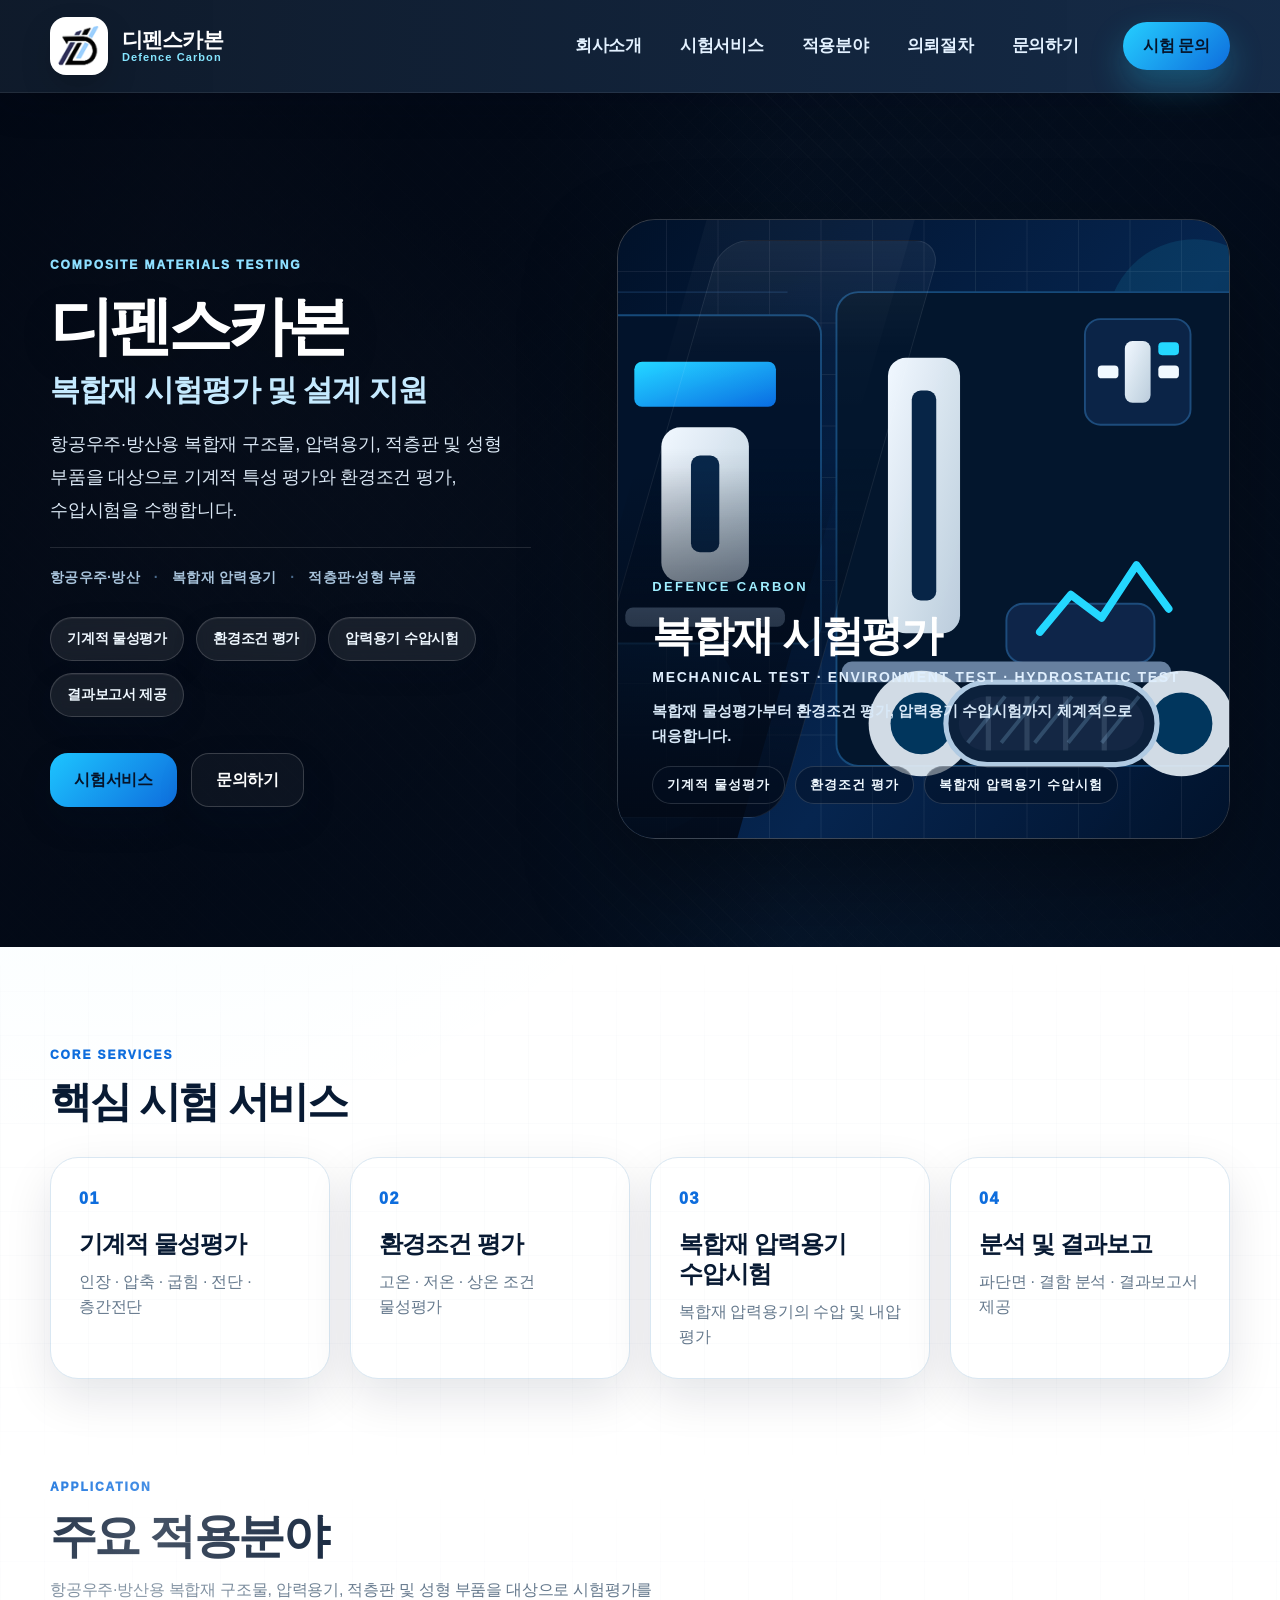
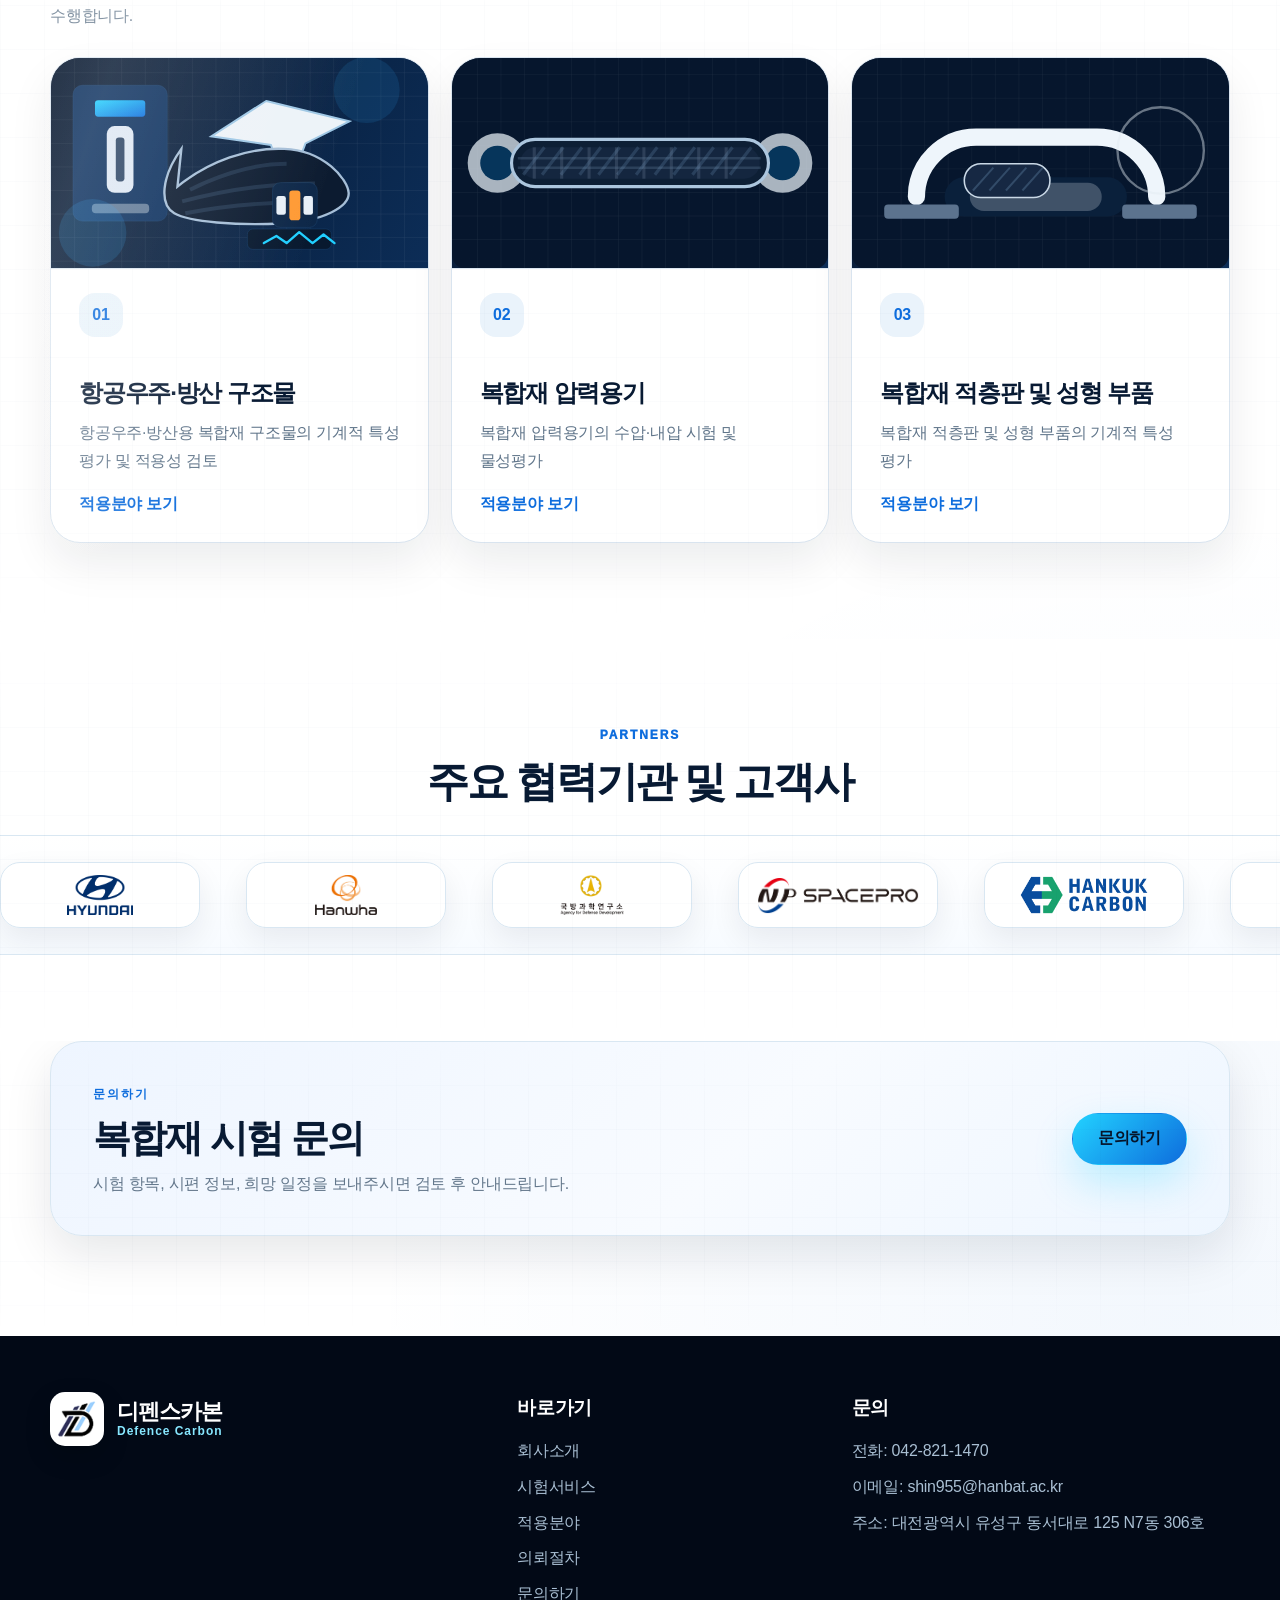
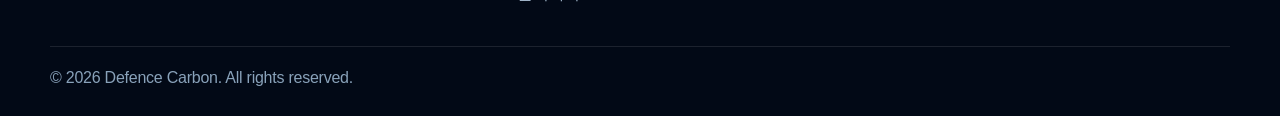
==== commit e7d03da9: "Add files via upload" ====
--- a/index.html
+++ b/index.html
@@ -59,12 +59,12 @@
 </div>
 </div>
 <div class="hero-media-card">
-<img alt="복합재 시험 및 분석 대표 이미지" src="images/visual-lab.svg"/>
+<img alt="복합재 시험평가 대표 비주얼" src="images/visual-hero-premium.svg"/>
 <div class="hero-media-overlay">
 <small>Defence Carbon</small>
-<strong>복합재 시험평가 서비스</strong><em>Mechanical Test · Environment Test · Hydrostatic Test</em>
-<span>복합재 물성평가 · 환경조건 평가 · 압력용기 수압시험</span>
-<div class="hero-media-tags"><span>복합재 물성평가</span><span>환경조건 평가</span><span>압력용기 수압시험</span></div>
+<strong>복합재 시험평가</strong><em>Mechanical Test · Environment Test · Hydrostatic Test</em>
+<span>복합재 물성평가부터 환경조건 평가, 압력용기 수압시험까지 체계적으로 대응합니다.</span>
+<div class="hero-media-tags"><span>기계적 물성평가</span><span>환경조건 평가</span><span>복합재 압력용기 수압시험</span></div>
 </div>
 </div>
 </div>
--- a/style.css
+++ b/style.css
@@ -1477,3 +1477,310 @@
   .hero-media-overlay em,.hero-media-overlay > span{font-size:13px}
   .compact-actions{flex-wrap:wrap}
 }
+
+
+/* ===== premium header/navigation override ===== */
+.site-header,
+.site-header.motion-header{
+  position:sticky !important;
+  top:0;
+  z-index:80;
+  background:linear-gradient(90deg, rgba(5,17,34,.96) 0%, rgba(8,31,61,.95) 100%) !important;
+  backdrop-filter:blur(18px);
+  border-bottom:1px solid rgba(255,255,255,.08) !important;
+  box-shadow:0 12px 36px rgba(2,9,22,.16);
+}
+.site-header .nav,
+.site-header .container.nav,
+.site-header .container.motion-nav{
+  min-height:92px !important;
+  height:auto !important;
+  display:flex !important;
+  align-items:center !important;
+  gap:28px !important;
+}
+.site-header .brand{
+  display:flex !important;
+  align-items:center !important;
+  gap:14px !important;
+  flex:0 0 auto;
+}
+.site-header .brand-logo{
+  width:58px !important;
+  height:58px !important;
+  padding:7px !important;
+  border-radius:16px !important;
+  background:#fff !important;
+  box-shadow:0 14px 30px rgba(0,0,0,.18);
+}
+.site-header .brand-name strong{
+  font-size:21px !important;
+  line-height:1.05;
+  letter-spacing:-.04em;
+  color:#fff !important;
+}
+.site-header .brand-name em{
+  color:#85e5ff !important;
+  font-size:11px !important;
+  letter-spacing:.10em;
+  font-weight:900;
+}
+.site-header .main-nav{
+  margin-left:auto !important;
+}
+.site-header .main-nav ul{
+  display:flex !important;
+  align-items:center !important;
+  gap:6px !important;
+}
+.site-header .main-nav a{
+  min-height:44px !important;
+  padding:0 16px !important;
+  border-radius:999px !important;
+  color:#e3f1ff !important;
+  font-size:17px !important;
+  font-weight:850 !important;
+  transition:all .22s ease;
+}
+.site-header .main-nav a:hover,
+.site-header .main-nav a.active{
+  color:#fff !important;
+  background:rgba(255,255,255,.08) !important;
+}
+.site-header .nav-cta{
+  min-height:48px !important;
+  padding:0 20px !important;
+  border-radius:999px !important;
+  display:inline-flex !important;
+  align-items:center !important;
+  background:linear-gradient(135deg, #25cfff 0%, #0e6ddd 100%) !important;
+  color:#06142a !important;
+  font-size:16px !important;
+  font-weight:950 !important;
+  box-shadow:0 16px 34px rgba(34,210,255,.26);
+}
+
+/* ===== premium main hero override ===== */
+.hero-shell{
+  min-height:calc(100vh - 92px) !important;
+  padding:126px 0 108px !important;
+  position:relative !important;
+  overflow:hidden !important;
+  background:
+    radial-gradient(circle at 14% 16%, rgba(38,195,255,.16), transparent 24%),
+    radial-gradient(circle at 88% 24%, rgba(27,122,255,.12), transparent 22%),
+    radial-gradient(circle at 84% 84%, rgba(19,168,255,.10), transparent 22%),
+    linear-gradient(125deg, #031022 0%, #061a32 36%, #0a2850 72%, #041126 100%) !important;
+}
+.hero-shell > .container.hero-grid-compact{
+  display:grid !important;
+  grid-template-columns:minmax(0, .88fr) minmax(0, 1.12fr) !important;
+  gap:86px !important;
+  align-items:center !important;
+  position:relative;
+  z-index:2;
+}
+.hero-copy-compact{
+  max-width:560px !important;
+}
+.hero-copy-compact h1{
+  margin:0 0 14px !important;
+  font-size:clamp(58px, 5vw, 90px) !important;
+  line-height:.98 !important;
+  letter-spacing:-.075em !important;
+  color:#fff !important;
+}
+.hero-subheadline{
+  margin:0 !important;
+  font-size:30px !important;
+  line-height:1.22 !important;
+  letter-spacing:-.035em !important;
+  color:#c5eaff !important;
+  font-weight:900 !important;
+}
+.hero-description{
+  margin:20px 0 0 !important;
+  max-width:520px !important;
+  font-size:18px !important;
+  line-height:1.82 !important;
+  color:#dbe8f5 !important;
+}
+.hero-trust-line{
+  display:flex !important;
+  flex-wrap:wrap !important;
+  gap:0 14px !important;
+  margin-top:20px !important;
+  padding-top:18px !important;
+  border-top:1px solid rgba(255,255,255,.12) !important;
+}
+.hero-trust-line span{
+  position:relative;
+  color:#a8c3db !important;
+  font-size:14px !important;
+  font-weight:800 !important;
+}
+.hero-trust-line span:not(:last-child)::after{
+  content:'·';
+  margin-left:14px;
+  color:#4a6a8c;
+}
+.hero-chip-row{
+  display:flex !important;
+  flex-wrap:wrap !important;
+  gap:12px !important;
+  margin-top:28px !important;
+}
+.hero-chip-row span{
+  min-height:44px !important;
+  padding:0 16px !important;
+  border-radius:999px !important;
+  border:1px solid rgba(255,255,255,.16) !important;
+  background:rgba(255,255,255,.08) !important;
+  color:#eff8ff !important;
+  font-size:14px !important;
+  font-weight:850 !important;
+  backdrop-filter:blur(8px);
+  box-shadow:inset 0 1px 0 rgba(255,255,255,.06), 0 10px 28px rgba(4,17,38,.12);
+}
+.hero-actions.compact-actions{
+  display:flex !important;
+  flex-wrap:wrap;
+  gap:14px !important;
+  margin-top:36px !important;
+}
+.hero-actions.compact-actions .btn{
+  min-height:54px !important;
+  padding:0 24px !important;
+  border-radius:18px !important;
+  display:inline-flex !important;
+  align-items:center !important;
+  font-size:16px !important;
+  font-weight:900 !important;
+}
+.hero-actions.compact-actions .btn-primary{
+  background:linear-gradient(135deg, #1dc5ff 0%, #0e6ddd 100%) !important;
+  color:#06142a !important;
+  border:none !important;
+  box-shadow:0 14px 34px rgba(6,20,42,.16);
+}
+.hero-actions.compact-actions .btn-outline{
+  background:rgba(255,255,255,.04) !important;
+  border:1px solid rgba(255,255,255,.18) !important;
+  color:#ffffff !important;
+}
+.hero-media-card{
+  position:relative !important;
+  min-height:620px !important;
+  height:620px !important;
+  width:100% !important;
+  border-radius:38px !important;
+  overflow:hidden !important;
+  border:1px solid rgba(255,255,255,.14) !important;
+  background:linear-gradient(160deg, rgba(255,255,255,.10), rgba(255,255,255,.03)) !important;
+  box-shadow:0 40px 92px rgba(0,0,0,.34) !important;
+  isolation:isolate;
+}
+.hero-media-card img{
+  width:100% !important;
+  height:100% !important;
+  object-fit:cover !important;
+  display:block !important;
+  background:#071425 !important;
+}
+.hero-media-card::before{
+  content:'';
+  position:absolute;
+  inset:20px;
+  border-radius:28px;
+  border:1px solid rgba(255,255,255,.08);
+  z-index:1;
+  pointer-events:none;
+}
+.hero-media-card::after{
+  content:'';
+  position:absolute;
+  inset:0;
+  background:linear-gradient(180deg, rgba(255,255,255,.03), transparent 32%), linear-gradient(180deg, transparent 40%, rgba(2,9,22,.90) 100%);
+  z-index:1;
+}
+.hero-media-overlay{
+  position:absolute !important;
+  left:34px !important;
+  right:34px !important;
+  bottom:34px !important;
+  z-index:2 !important;
+  display:flex !important;
+  flex-direction:column !important;
+  gap:8px !important;
+}
+.hero-media-overlay small{
+  display:block !important;
+  color:#9feeff !important;
+  font-size:13px !important;
+  font-weight:900 !important;
+  letter-spacing:.18em !important;
+  text-transform:uppercase !important;
+}
+.hero-media-overlay strong{
+  color:#ffffff !important;
+  font-size:42px !important;
+  line-height:1.06 !important;
+  letter-spacing:-.05em !important;
+}
+.hero-media-overlay em{
+  font-style:normal !important;
+  color:#dfeefd !important;
+  font-size:14px !important;
+  font-weight:800 !important;
+  letter-spacing:.12em !important;
+  text-transform:uppercase !important;
+}
+.hero-media-overlay > span{
+  color:#d8e8f7 !important;
+  font-size:15px !important;
+  line-height:1.68 !important;
+  font-weight:700 !important;
+  text-transform:none !important;
+  letter-spacing:0 !important;
+}
+.hero-media-tags{
+  display:flex !important;
+  flex-wrap:wrap !important;
+  gap:10px !important;
+  margin-top:10px !important;
+}
+.hero-media-tags span{
+  min-height:38px !important;
+  display:inline-flex !important;
+  align-items:center !important;
+  padding:0 14px !important;
+  border-radius:999px !important;
+  border:1px solid rgba(255,255,255,.14) !important;
+  background:rgba(3,16,34,.48) !important;
+  color:#eff8ff !important;
+  font-size:13px !important;
+  font-weight:850 !important;
+}
+
+@media (max-width: 1120px){
+  .site-header .nav,
+  .site-header .container.nav,
+  .site-header .container.motion-nav{min-height:84px !important; gap:18px !important;}
+  .site-header .main-nav a{padding:0 12px !important; font-size:15px !important;}
+  .hero-shell > .container.hero-grid-compact{grid-template-columns:1fr !important; gap:44px !important;}
+  .hero-copy-compact{max-width:none !important;}
+  .hero-media-card{min-height:480px !important; height:480px !important;}
+}
+@media (max-width: 840px){
+  .site-header .main-nav{display:none !important;}
+  .site-header .nav-cta{display:none !important;}
+  .site-header .nav-toggle{display:flex !important; margin-left:auto !important;}
+  .hero-shell{padding:92px 0 80px !important; min-height:auto !important;}
+  .hero-copy-compact h1{font-size:44px !important;}
+  .hero-subheadline{font-size:22px !important;}
+  .hero-description{font-size:16px !important;}
+  .hero-media-card{min-height:360px !important; height:360px !important;}
+  .hero-media-overlay strong{font-size:28px !important;}
+  .hero-media-overlay em,
+  .hero-media-overlay > span{font-size:13px !important;}
+}
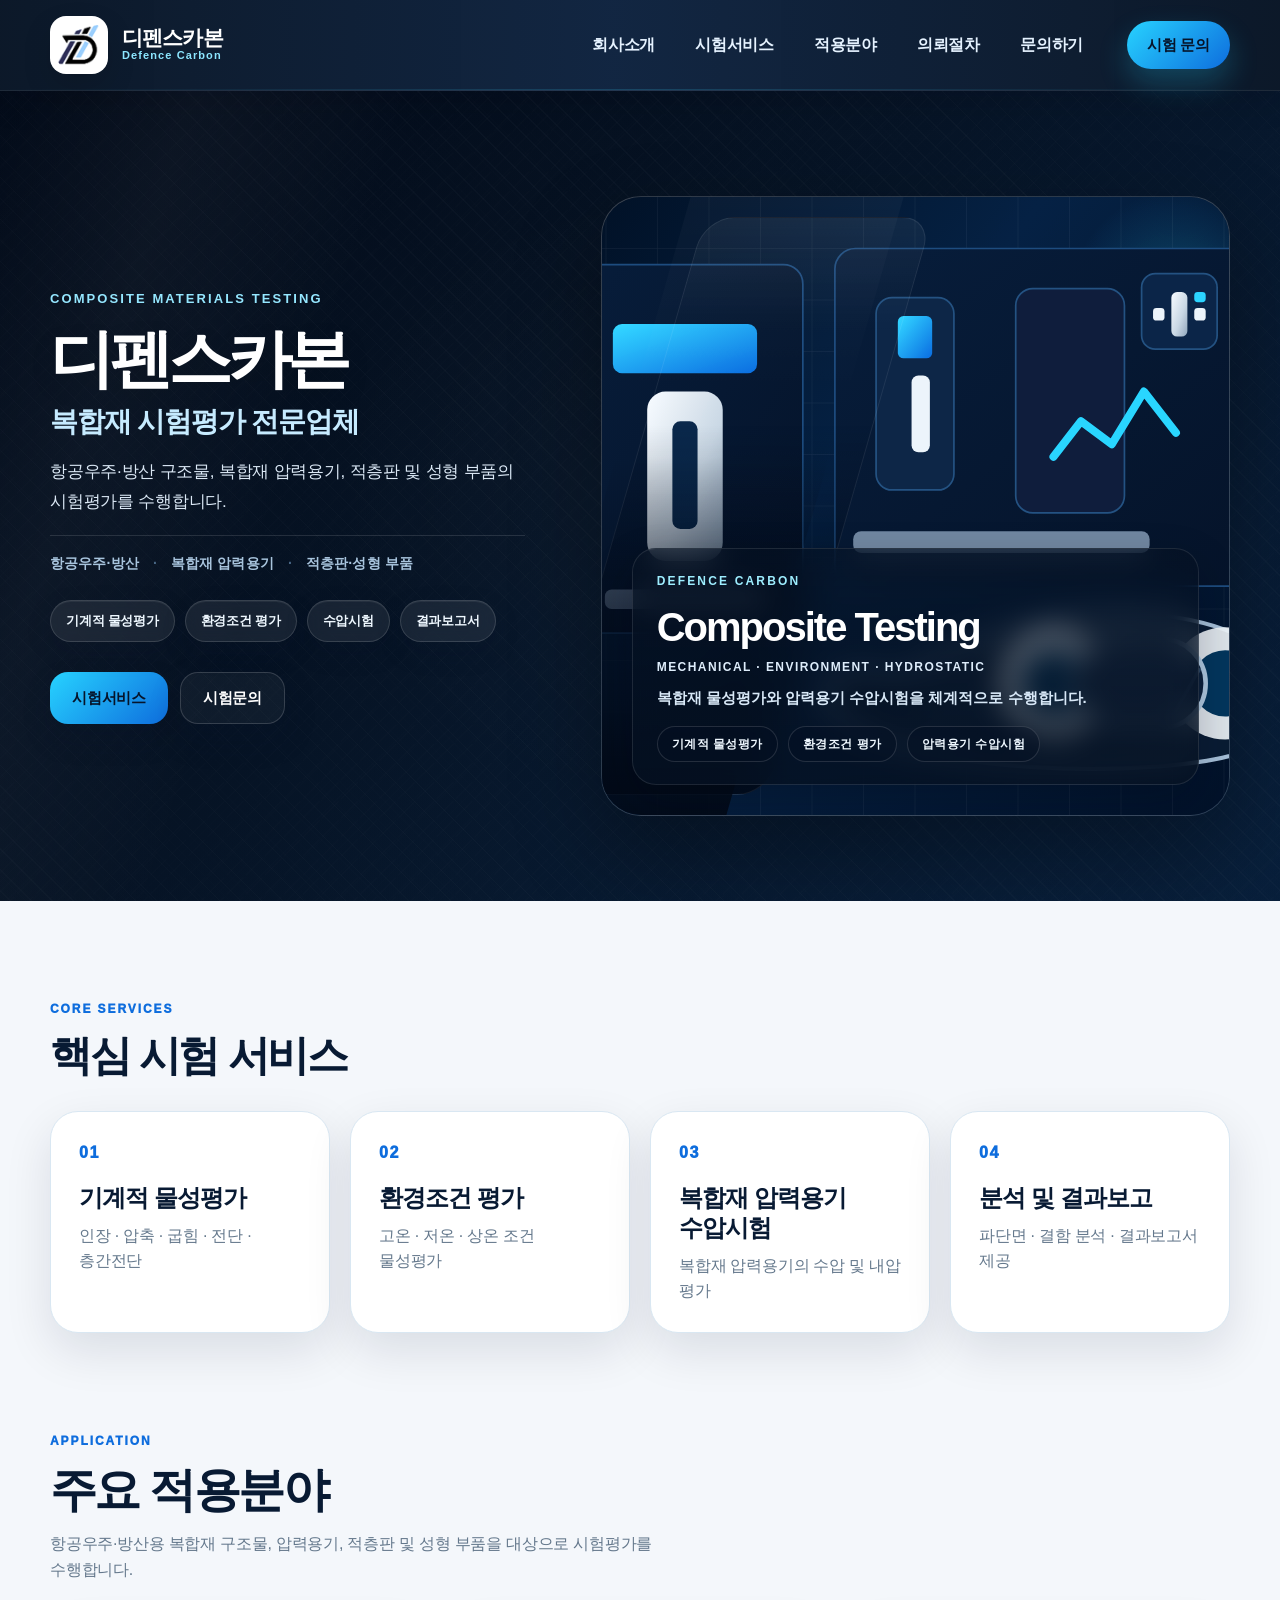
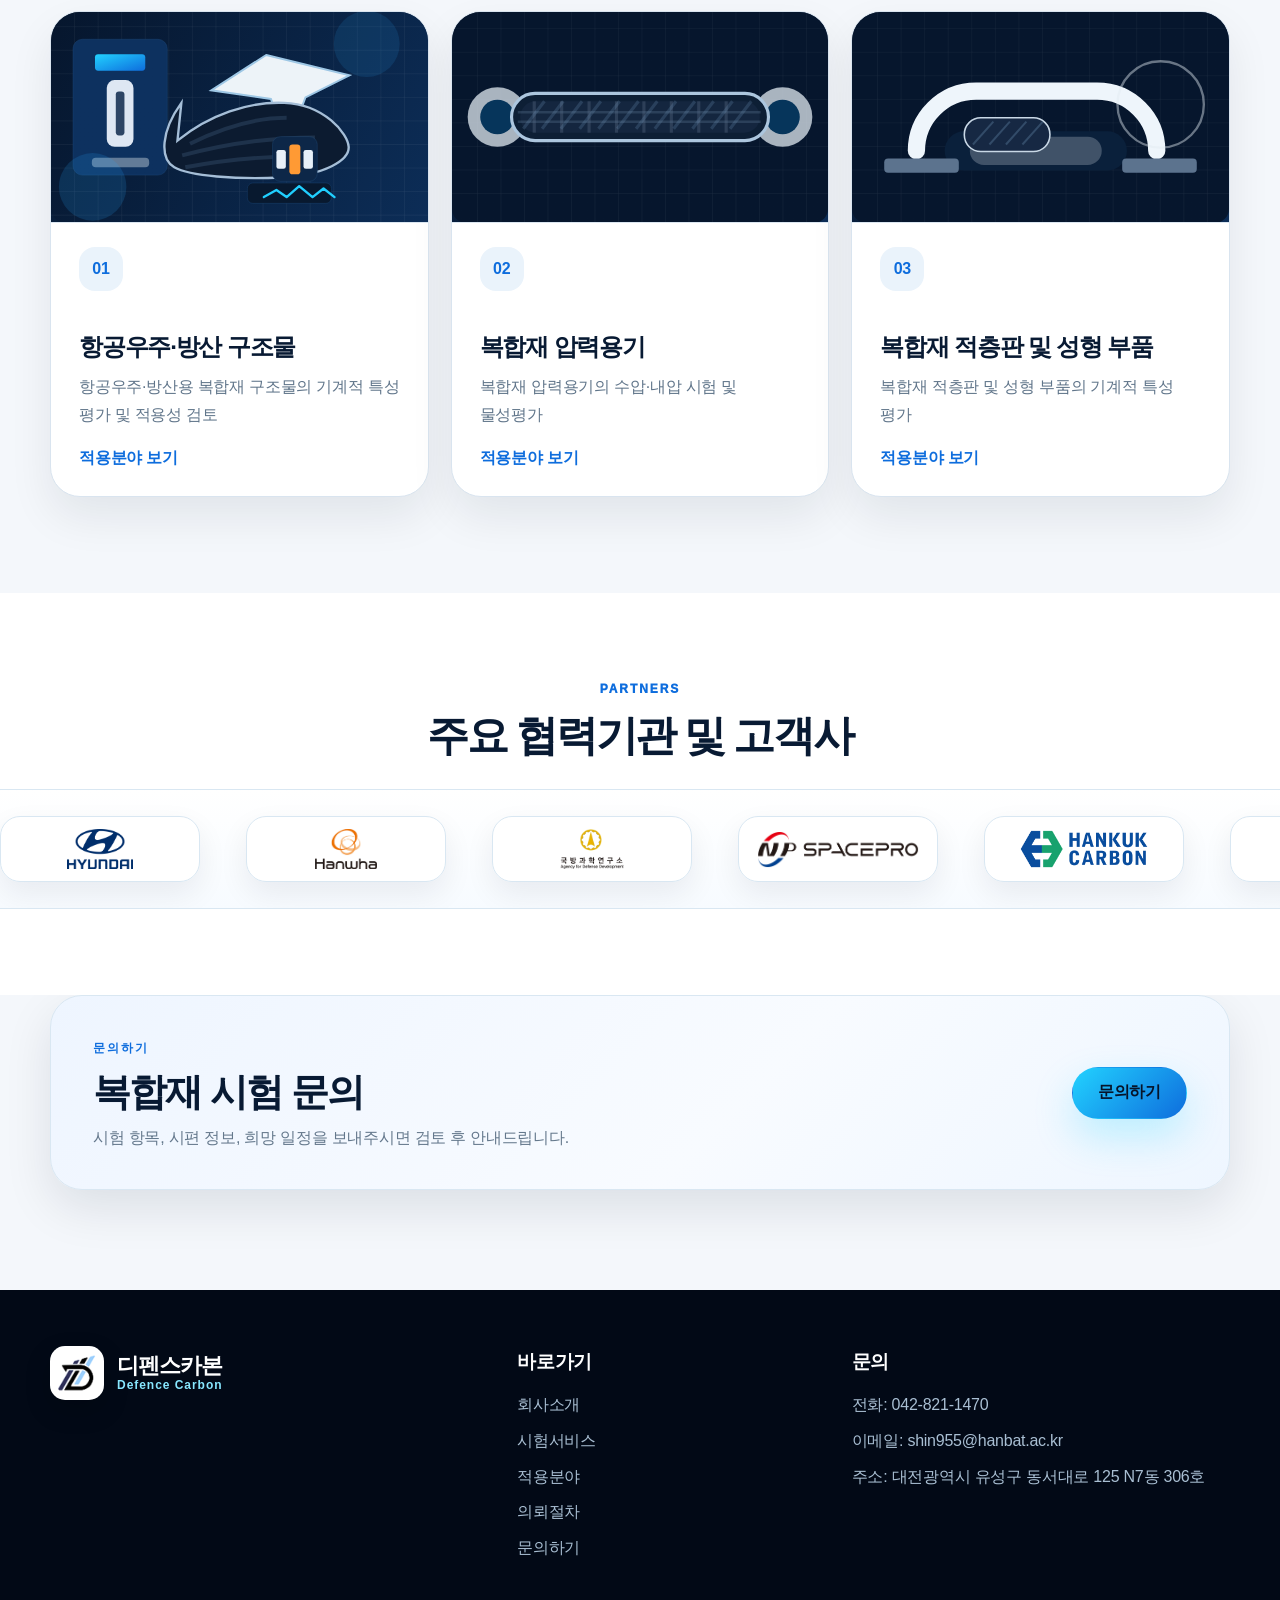
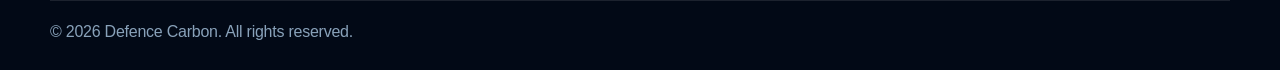
==== commit a4d9bf16: "Add files via upload" ====
--- a/index.html
+++ b/index.html
@@ -49,22 +49,22 @@
 <div class="hero-copy-compact">
 <span class="eyebrow light">Composite Materials Testing</span>
 <h1>디펜스카본</h1>
-<p class="hero-subheadline">복합재 시험평가 및 설계 지원</p>
-<p class="hero-description">항공우주·방산용 복합재 구조물, 압력용기, 적층판 및 성형 부품을 대상으로 기계적 특성 평가와 환경조건 평가, 수압시험을 수행합니다.</p>
+<p class="hero-subheadline">복합재 시험평가 전문업체</p>
+<p class="hero-description">항공우주·방산 구조물, 복합재 압력용기, 적층판 및 성형 부품의 시험평가를 수행합니다.</p>
 <div class="hero-trust-line"><span>항공우주·방산</span><span>복합재 압력용기</span><span>적층판·성형 부품</span></div>
-<div class="hero-chip-row"><span>기계적 물성평가</span><span>환경조건 평가</span><span>압력용기 수압시험</span><span>결과보고서 제공</span></div>
+<div class="hero-chip-row"><span>기계적 물성평가</span><span>환경조건 평가</span><span>수압시험</span><span>결과보고서</span></div>
 <div class="hero-actions compact-actions">
 <a class="btn btn-primary" href="services.html">시험서비스</a>
-<a class="btn btn-outline" href="contact.html">문의하기</a>
+<a class="btn btn-outline" href="contact.html">시험문의</a>
 </div>
 </div>
 <div class="hero-media-card">
-<img alt="복합재 시험평가 대표 비주얼" src="images/visual-hero-premium.svg"/>
+<img alt="복합재 시험평가 및 압력용기 수압시험 대표 비주얼" src="images/visual-hero-premium-real.svg"/>
 <div class="hero-media-overlay">
 <small>Defence Carbon</small>
-<strong>복합재 시험평가</strong><em>Mechanical Test · Environment Test · Hydrostatic Test</em>
-<span>복합재 물성평가부터 환경조건 평가, 압력용기 수압시험까지 체계적으로 대응합니다.</span>
-<div class="hero-media-tags"><span>기계적 물성평가</span><span>환경조건 평가</span><span>복합재 압력용기 수압시험</span></div>
+<strong>Composite Testing</strong><em>Mechanical · Environment · Hydrostatic</em>
+<span>복합재 물성평가와 압력용기 수압시험을 체계적으로 수행합니다.</span>
+<div class="hero-media-tags"><span>기계적 물성평가</span><span>환경조건 평가</span><span>압력용기 수압시험</span></div>
 </div>
 </div>
 </div>
--- a/style.css
+++ b/style.css
@@ -1784,3 +1784,397 @@
   .hero-media-overlay em,
   .hero-media-overlay > span{font-size:13px !important;}
 }
+
+
+/* ===== request 3: concise premium hero + unified header ===== */
+.site-header,
+.site-header.motion-header{
+  position:sticky !important;
+  top:0;
+  z-index:90;
+  background:linear-gradient(90deg, rgba(4,17,34,.96) 0%, rgba(8,28,56,.95) 48%, rgba(5,18,37,.96) 100%) !important;
+  backdrop-filter:blur(18px);
+  border-bottom:1px solid rgba(255,255,255,.08) !important;
+  box-shadow:0 10px 28px rgba(2,9,22,.18);
+}
+.site-header::after{
+  content:'';
+  position:absolute;
+  left:0; right:0; bottom:0;
+  height:1px;
+  background:linear-gradient(90deg, transparent, rgba(56,216,255,.18), transparent);
+}
+.site-header .nav,
+.site-header .container.nav,
+.site-header .container.motion-nav{
+  min-height:90px !important;
+  height:auto !important;
+  display:flex !important;
+  align-items:center !important;
+  gap:28px !important;
+}
+.site-header .brand{gap:14px !important}
+.site-header .brand-logo{
+  width:58px !important;
+  height:58px !important;
+  border-radius:16px !important;
+  padding:7px !important;
+  background:#fff !important;
+  box-shadow:0 14px 30px rgba(0,0,0,.18);
+}
+.site-header .brand-name strong{font-size:21px !important;color:#fff !important;font-weight:950 !important;letter-spacing:-.04em}
+.site-header .brand-name em{font-size:11px !important;color:#8be6ff !important;font-weight:900 !important;letter-spacing:.10em}
+.site-header .main-nav{margin-left:auto !important}
+.site-header .main-nav ul{display:flex !important;align-items:center !important;gap:8px !important}
+.site-header .main-nav a{
+  min-height:44px !important;
+  padding:0 16px !important;
+  border-radius:999px !important;
+  color:#e4f1ff !important;
+  font-size:16px !important;
+  font-weight:850 !important;
+  transition:all .22s ease;
+}
+.site-header .main-nav a:hover,
+.site-header .main-nav a.active{
+  background:rgba(255,255,255,.08) !important;
+  color:#fff !important;
+}
+.site-header .nav-cta{
+  min-height:48px !important;
+  display:inline-flex !important;
+  align-items:center !important;
+  padding:0 20px !important;
+  border-radius:999px !important;
+  background:linear-gradient(135deg, #27d3ff 0%, #0e6ddd 100%) !important;
+  color:#06142a !important;
+  font-size:15px !important;
+  font-weight:950 !important;
+  box-shadow:0 14px 32px rgba(34,210,255,.24);
+}
+
+.hero-shell{
+  min-height:calc(100vh - 90px) !important;
+  padding:108px 0 88px !important;
+  background:
+    radial-gradient(circle at 14% 16%, rgba(38,195,255,.14), transparent 24%),
+    radial-gradient(circle at 88% 20%, rgba(27,122,255,.12), transparent 22%),
+    radial-gradient(circle at 86% 82%, rgba(19,168,255,.10), transparent 24%),
+    linear-gradient(125deg, #031022 0%, #061a32 34%, #0a2850 70%, #041126 100%) !important;
+}
+.hero-shell > .container.hero-grid-compact{
+  display:grid !important;
+  grid-template-columns:minmax(0,.84fr) minmax(0,1.16fr) !important;
+  gap:88px !important;
+  align-items:center !important;
+  position:relative;
+  z-index:2;
+}
+.hero-copy-compact{max-width:520px !important}
+.hero-copy-compact h1{
+  font-size:clamp(56px,5vw,84px) !important;
+  line-height:.98 !important;
+  letter-spacing:-.075em !important;
+  margin:0 0 14px !important;
+}
+.hero-subheadline{
+  margin:0 !important;
+  font-size:28px !important;
+  line-height:1.2 !important;
+  letter-spacing:-.04em !important;
+  color:#c7ebff !important;
+  font-weight:900 !important;
+}
+.hero-description{
+  margin:18px 0 0 !important;
+  font-size:17px !important;
+  line-height:1.78 !important;
+  max-width:500px !important;
+  color:#dbe8f5 !important;
+}
+.hero-trust-line{margin-top:18px !important;padding-top:16px !important;border-top:1px solid rgba(255,255,255,.12) !important;gap:0 14px !important}
+.hero-trust-line span{font-size:14px !important;font-weight:800 !important;color:#a7c4dd !important}
+.hero-chip-row{margin-top:24px !important;gap:10px !important}
+.hero-chip-row span{
+  min-height:42px !important;
+  padding:0 15px !important;
+  border-radius:999px !important;
+  border:1px solid rgba(255,255,255,.15) !important;
+  background:rgba(255,255,255,.07) !important;
+  backdrop-filter:blur(8px);
+  font-size:13px !important;
+  font-weight:850 !important;
+  color:#f0f8ff !important;
+}
+.hero-actions.compact-actions{margin-top:32px !important;gap:12px !important}
+.hero-actions.compact-actions .btn{min-height:52px !important;padding:0 22px !important;border-radius:18px !important;font-size:15px !important;font-weight:900 !important}
+.hero-actions.compact-actions .btn-primary{background:linear-gradient(135deg,#27d3ff 0%,#0e6ddd 100%) !important;color:#06142a !important;border:none !important}
+.hero-actions.compact-actions .btn-outline{background:rgba(255,255,255,.04) !important;border:1px solid rgba(255,255,255,.16) !important;color:#fff !important}
+
+.hero-media-card{
+  position:relative !important;
+  width:100% !important;
+  min-height:640px !important;
+  height:640px !important;
+  border-radius:40px !important;
+  overflow:hidden !important;
+  border:1px solid rgba(255,255,255,.12) !important;
+  background:linear-gradient(160deg, rgba(255,255,255,.10), rgba(255,255,255,.03)) !important;
+  box-shadow:0 42px 96px rgba(0,0,0,.34) !important;
+  backdrop-filter:blur(10px);
+  isolation:isolate;
+}
+.hero-media-card img{width:100% !important;height:100% !important;object-fit:cover !important;display:block !important;background:#071425 !important;filter:contrast(1.03) saturate(1.02)}
+.hero-media-card::before{content:'';position:absolute;inset:20px;border-radius:30px;border:1px solid rgba(255,255,255,.08);z-index:1;pointer-events:none}
+.hero-media-card::after{content:'';position:absolute;inset:0;background:linear-gradient(180deg, rgba(255,255,255,.03), transparent 30%), linear-gradient(180deg, transparent 44%, rgba(2,9,22,.92) 100%);z-index:1}
+.hero-media-overlay{
+  position:absolute !important;
+  left:36px !important; right:36px !important; bottom:34px !important;
+  z-index:2 !important;
+  display:flex !important;
+  flex-direction:column !important;
+  gap:8px !important;
+}
+.hero-media-overlay small{display:block !important;color:#9eeeff !important;font-size:13px !important;font-weight:900 !important;letter-spacing:.18em !important;text-transform:uppercase !important}
+.hero-media-overlay strong{display:block !important;color:#fff !important;font-size:44px !important;line-height:1.02 !important;letter-spacing:-.05em !important}
+.hero-media-overlay em{display:block !important;font-style:normal !important;color:#deedfb !important;font-size:13px !important;font-weight:800 !important;letter-spacing:.12em !important;text-transform:uppercase !important}
+.hero-media-overlay > span{display:block !important;color:#d7e7f5 !important;font-size:15px !important;line-height:1.72 !important;font-weight:700 !important;text-transform:none !important;letter-spacing:0 !important;max-width:520px}
+.hero-media-tags{display:flex !important;flex-wrap:wrap !important;gap:10px !important;margin-top:10px !important}
+.hero-media-tags span{display:inline-flex !important;align-items:center !important;min-height:36px !important;padding:0 14px !important;border-radius:999px !important;background:rgba(3,16,34,.52) !important;border:1px solid rgba(255,255,255,.13) !important;color:#eff8ff !important;font-size:12px !important;font-weight:850 !important;letter-spacing:.04em}
+
+/* subpage header/hero consistency */
+.page-hero{
+  padding-top:96px !important;
+  background:linear-gradient(180deg,#09182f 0%, #0a2344 100%) !important;
+}
+.page-hero .page-hero-grid{align-items:center !important;gap:56px !important}
+.page-hero figure{border-radius:32px !important;overflow:hidden !important;box-shadow:0 26px 60px rgba(4,17,38,.22)}
+.page-hero figure img{display:block;width:100%;height:auto;background:#071425}
+
+@media(max-width:1120px){
+  .hero-shell > .container.hero-grid-compact{grid-template-columns:1fr !important;gap:42px !important}
+  .hero-copy-compact{max-width:none !important}
+  .hero-media-card{min-height:500px !important;height:500px !important}
+}
+@media(max-width:840px){
+  .site-header .main-nav{display:none !important}
+  .site-header .nav-cta{display:none !important}
+  .site-header .nav-toggle{display:flex !important;margin-left:auto !important}
+  .site-header .nav,.site-header .container.nav,.site-header .container.motion-nav{min-height:82px !important;gap:18px !important}
+  .hero-shell{padding:86px 0 72px !important;min-height:auto !important}
+  .hero-copy-compact h1{font-size:44px !important}
+  .hero-subheadline{font-size:22px !important}
+  .hero-description{font-size:15px !important}
+  .hero-media-card{min-height:360px !important;height:360px !important}
+  .hero-media-overlay strong{font-size:28px !important}
+  .hero-media-overlay em,.hero-media-overlay > span{font-size:12px !important}
+}
+
+
+/* ===== FINAL CALM PREMIUM REFINEMENT ===== */
+:root{--headerH:90px}
+body{
+  background:#f4f7fb !important;
+}
+
+/* Unified premium header across all pages */
+.site-header,
+.site-header.motion-header{
+  position:sticky !important;
+  top:0 !important;
+  z-index:100 !important;
+  background:linear-gradient(90deg, rgba(4,17,34,.97) 0%, rgba(8,29,58,.96) 48%, rgba(4,17,34,.97) 100%) !important;
+  backdrop-filter:blur(18px) !important;
+  border-bottom:1px solid rgba(255,255,255,.08) !important;
+  box-shadow:0 12px 28px rgba(2,9,22,.14) !important;
+}
+.site-header::after{
+  content:"";
+  position:absolute;
+  left:0; right:0; bottom:0;
+  height:1px;
+  background:linear-gradient(90deg, transparent, rgba(56,216,255,.18), transparent);
+}
+.site-header .nav,
+.site-header .container.nav,
+.site-header .container.motion-nav{
+  min-height:90px !important;
+  height:auto !important;
+  display:flex !important;
+  align-items:center !important;
+  gap:28px !important;
+}
+.site-header .brand{display:flex !important;align-items:center !important;gap:14px !important;flex:0 0 auto}
+.site-header .brand-logo{width:58px !important;height:58px !important;padding:7px !important;border-radius:16px !important;background:#fff !important;box-shadow:0 12px 28px rgba(0,0,0,.16) !important}
+.site-header .brand-name strong{font-size:21px !important;line-height:1.04 !important;letter-spacing:-.04em !important;color:#fff !important;font-weight:950 !important}
+.site-header .brand-name em{font-size:11px !important;line-height:1.2 !important;letter-spacing:.10em !important;color:#8ce6ff !important;font-weight:900 !important}
+.site-header .main-nav{margin-left:auto !important}
+.site-header .main-nav ul{display:flex !important;align-items:center !important;gap:8px !important}
+.site-header .main-nav a{min-height:44px !important;padding:0 16px !important;border-radius:999px !important;color:#e5f2ff !important;font-size:16px !important;font-weight:850 !important;transition:all .22s ease !important}
+.site-header .main-nav a:hover,
+.site-header .main-nav a.active{background:rgba(255,255,255,.08) !important;color:#fff !important}
+.site-header .nav-cta{display:inline-flex !important;align-items:center !important;min-height:48px !important;padding:0 20px !important;border-radius:999px !important;background:linear-gradient(135deg,#27d3ff 0%,#0e6ddd 100%) !important;color:#06142a !important;font-size:15px !important;font-weight:950 !important;box-shadow:0 14px 30px rgba(34,210,255,.23) !important}
+
+/* Calm down noisy animations globally */
+.hero-backdrop,
+.hero-backdrop *{animation:none !important}
+.hero-mesh,
+.hero-mesh-a,
+.hero-mesh-b,
+.hero-sweep{display:none !important}
+.section::before,
+.soft-section::before,
+.home-application-section::before,
+.soft-section::after,
+.cta-section::after,
+.home-field-card::before,
+.field-grid.large article::before,
+.page-hero::before,
+.hero-media-card::before{animation:none !important}
+.section::before,
+.soft-section::before,
+.home-application-section::before,
+.soft-section::after,
+.cta-section::after,
+.home-field-card::before,
+.field-grid.large article::before{display:none !important}
+
+/* Premium but calm main hero */
+.hero-shell{
+  min-height:calc(100vh - var(--headerH)) !important;
+  padding:104px 0 84px !important;
+  position:relative !important;
+  overflow:hidden !important;
+  background:
+    radial-gradient(circle at 14% 16%, rgba(38,195,255,.10), transparent 22%),
+    radial-gradient(circle at 86% 20%, rgba(27,122,255,.10), transparent 20%),
+    linear-gradient(125deg, #031022 0%, #071a33 34%, #0a2850 68%, #041126 100%) !important;
+}
+.hero-shell::before{
+  content:"";
+  position:absolute;
+  inset:0;
+  background-image:
+    repeating-linear-gradient(45deg, rgba(255,255,255,.025) 0 1px, transparent 1px 18px),
+    repeating-linear-gradient(-45deg, rgba(255,255,255,.018) 0 1px, transparent 1px 18px);
+  opacity:.28;
+  pointer-events:none;
+}
+.hero-shell::after{
+  content:"";
+  position:absolute;
+  inset:0;
+  background:linear-gradient(90deg, rgba(3,16,34,.32) 0%, rgba(3,16,34,.10) 42%, rgba(3,16,34,.24) 100%);
+  pointer-events:none;
+}
+.hero-shell > .container.hero-grid-compact{
+  position:relative !important;
+  z-index:2 !important;
+  display:grid !important;
+  grid-template-columns:minmax(0,.86fr) minmax(0,1.14fr) !important;
+  gap:76px !important;
+  align-items:center !important;
+}
+.hero-copy-compact{max-width:520px !important}
+.hero-copy-compact .eyebrow{display:block !important;margin-bottom:18px !important;color:#95e7ff !important;letter-spacing:.16em !important;font-size:13px !important;font-weight:900 !important;text-transform:uppercase !important}
+.hero-copy-compact h1{margin:0 0 14px !important;font-size:clamp(56px, 5vw, 84px) !important;line-height:.98 !important;letter-spacing:-.075em !important;color:#fff !important;text-shadow:0 10px 28px rgba(0,0,0,.12) !important}
+.hero-subheadline{margin:0 !important;font-size:28px !important;line-height:1.2 !important;letter-spacing:-.04em !important;color:#c6ebff !important;font-weight:900 !important}
+.hero-description{margin:18px 0 0 !important;max-width:500px !important;font-size:17px !important;line-height:1.78 !important;color:#dbe8f5 !important}
+.hero-trust-line{display:flex !important;flex-wrap:wrap !important;gap:0 14px !important;margin-top:18px !important;padding-top:16px !important;border-top:1px solid rgba(255,255,255,.12) !important}
+.hero-trust-line span{position:relative !important;color:#a8c4dd !important;font-size:14px !important;font-weight:800 !important;letter-spacing:.01em !important}
+.hero-trust-line span:not(:last-child)::after{content:"·";margin-left:14px;color:#496785}
+.hero-chip-row{display:flex !important;flex-wrap:wrap !important;gap:10px !important;margin-top:24px !important}
+.hero-chip-row span{display:inline-flex !important;align-items:center !important;min-height:42px !important;padding:0 15px !important;border-radius:999px !important;border:1px solid rgba(255,255,255,.14) !important;background:rgba(255,255,255,.07) !important;backdrop-filter:blur(8px) !important;color:#eff8ff !important;font-size:13px !important;font-weight:850 !important}
+.hero-actions.compact-actions{display:flex !important;flex-wrap:wrap !important;gap:12px !important;margin-top:30px !important}
+.hero-actions.compact-actions .btn{display:inline-flex !important;align-items:center !important;min-height:52px !important;padding:0 22px !important;border-radius:18px !important;font-size:15px !important;font-weight:900 !important}
+.hero-actions.compact-actions .btn-primary{background:linear-gradient(135deg,#27d3ff 0%,#0e6ddd 100%) !important;color:#06142a !important;border:none !important;box-shadow:0 14px 30px rgba(6,20,42,.16) !important}
+.hero-actions.compact-actions .btn-outline{background:rgba(255,255,255,.04) !important;border:1px solid rgba(255,255,255,.16) !important;color:#fff !important}
+
+.hero-media-card{
+  position:relative !important;
+  width:100% !important;
+  min-height:620px !important;
+  height:620px !important;
+  border-radius:40px !important;
+  overflow:hidden !important;
+  border:1px solid rgba(255,255,255,.12) !important;
+  background:linear-gradient(160deg, rgba(255,255,255,.10), rgba(255,255,255,.03)) !important;
+  backdrop-filter:blur(12px) !important;
+  box-shadow:0 38px 90px rgba(0,0,0,.30) !important;
+}
+.hero-media-card img{width:100% !important;height:100% !important;object-fit:cover !important;display:block !important;background:#071425 !important;filter:contrast(1.02) saturate(1.02) !important}
+.hero-media-card::before{display:block !important;content:"" !important;position:absolute !important;inset:20px !important;border-radius:30px !important;border:1px solid rgba(255,255,255,.08) !important;z-index:1 !important;pointer-events:none !important}
+.hero-media-card::after{content:"" !important;position:absolute !important;inset:0 !important;background:linear-gradient(180deg, rgba(255,255,255,.03), transparent 32%), linear-gradient(180deg, transparent 42%, rgba(2,9,22,.90) 100%) !important;z-index:1 !important}
+.hero-media-overlay{
+  position:absolute !important;
+  left:30px !important;
+  right:30px !important;
+  bottom:30px !important;
+  z-index:2 !important;
+  display:flex !important;
+  flex-direction:column !important;
+  gap:8px !important;
+  padding:22px 24px !important;
+  border-radius:24px !important;
+  background:linear-gradient(180deg, rgba(5,17,34,.56), rgba(5,17,34,.82)) !important;
+  border:1px solid rgba(255,255,255,.10) !important;
+  backdrop-filter:blur(14px) !important;
+  box-shadow:0 18px 44px rgba(2,9,22,.24) !important;
+}
+.hero-media-overlay small{display:block !important;color:#9eeeff !important;font-size:12px !important;font-weight:900 !important;letter-spacing:.18em !important;text-transform:uppercase !important}
+.hero-media-overlay strong{display:block !important;color:#fff !important;font-size:40px !important;line-height:1.04 !important;letter-spacing:-.05em !important}
+.hero-media-overlay em{display:block !important;font-style:normal !important;color:#deedfb !important;font-size:12px !important;font-weight:800 !important;letter-spacing:.12em !important;text-transform:uppercase !important}
+.hero-media-overlay > span{display:block !important;max-width:500px !important;color:#d8e8f7 !important;font-size:15px !important;line-height:1.68 !important;font-weight:700 !important;text-transform:none !important;letter-spacing:0 !important}
+.hero-media-tags{display:flex !important;flex-wrap:wrap !important;gap:10px !important;margin-top:8px !important}
+.hero-media-tags span{display:inline-flex !important;align-items:center !important;min-height:36px !important;padding:0 14px !important;border-radius:999px !important;border:1px solid rgba(255,255,255,.13) !important;background:rgba(3,16,34,.42) !important;color:#eff8ff !important;font-size:12px !important;font-weight:850 !important}
+
+/* Subpage hero consistency */
+.page-hero{
+  position:relative !important;
+  overflow:hidden !important;
+  padding-top:94px !important;
+  background:linear-gradient(180deg,#09182f 0%, #0a2344 100%) !important;
+}
+.page-hero::before{display:none !important}
+.page-hero .page-hero-grid{align-items:center !important;gap:56px !important}
+.page-hero figure{border-radius:32px !important;overflow:hidden !important;box-shadow:0 24px 56px rgba(4,17,38,.18) !important}
+.page-hero figure img{display:block !important;width:100% !important;height:auto !important;background:#071425 !important}
+
+/* Reduce motion clutter in cards while keeping clean polish */
+.home-field-card,
+.field-grid.large article,
+.service-card,
+.value-grid article,
+.timeline article,
+.contact-cards article,
+.contact-guide,
+.concise-card{transition:transform .18s ease, box-shadow .18s ease !important}
+.home-field-card:hover,
+.field-grid.large article:hover,
+.service-card:hover,
+.value-grid article:hover,
+.timeline article:hover,
+.contact-cards article:hover,
+.concise-card:hover{transform:translateY(-4px) !important}
+
+@media (max-width: 1120px){
+  .hero-shell > .container.hero-grid-compact{grid-template-columns:1fr !important;gap:40px !important}
+  .hero-copy-compact{max-width:none !important}
+  .hero-media-card{min-height:500px !important;height:500px !important}
+}
+@media (max-width: 840px){
+  .site-header .main-nav{display:none !important}
+  .site-header .nav-cta{display:none !important}
+  .site-header .nav-toggle{display:flex !important;margin-left:auto !important}
+  .site-header .nav,
+  .site-header .container.nav,
+  .site-header .container.motion-nav{min-height:82px !important;gap:18px !important}
+  .hero-shell{padding:84px 0 72px !important;min-height:auto !important}
+  .hero-copy-compact h1{font-size:44px !important}
+  .hero-subheadline{font-size:22px !important}
+  .hero-description{font-size:15px !important}
+  .hero-media-card{min-height:360px !important;height:360px !important}
+  .hero-media-overlay{left:18px !important;right:18px !important;bottom:18px !important;padding:16px 16px !important;border-radius:18px !important}
+  .hero-media-overlay strong{font-size:26px !important}
+  .hero-media-overlay em,.hero-media-overlay > span{font-size:12px !important}
+}
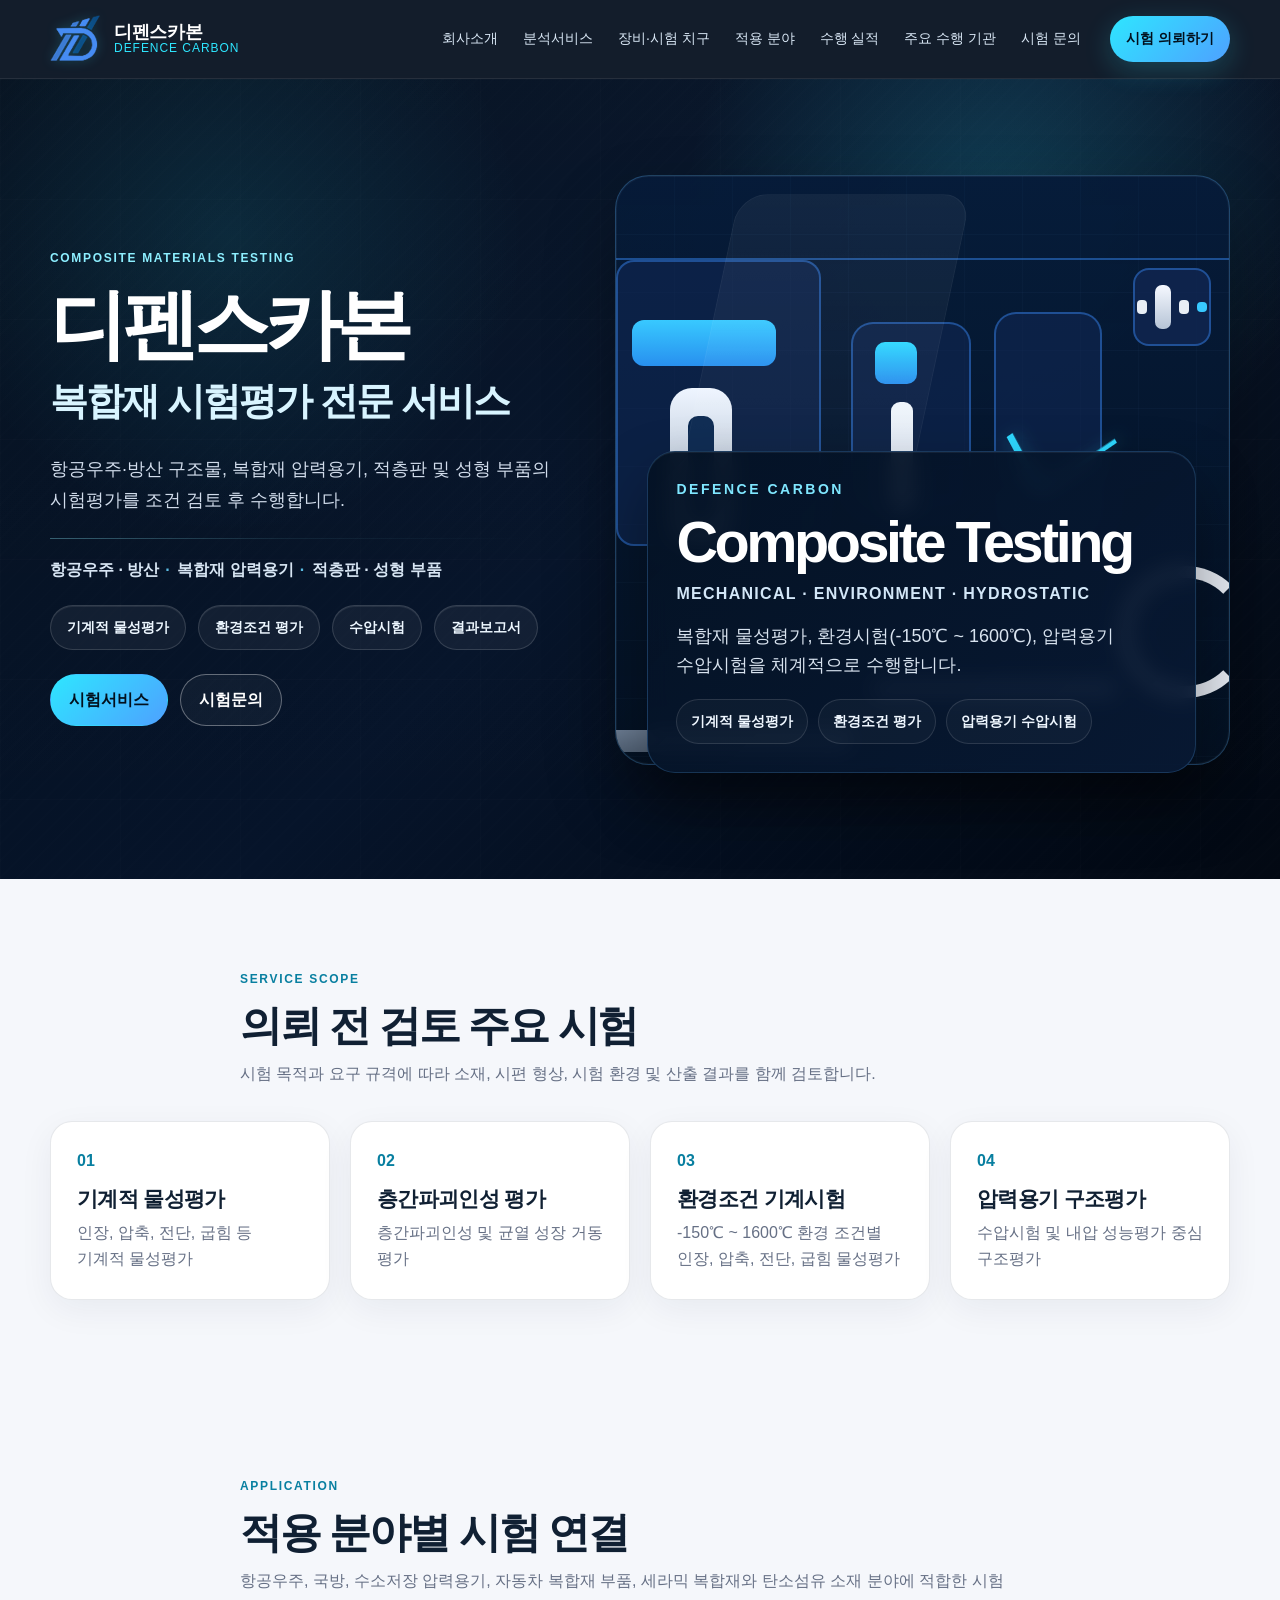
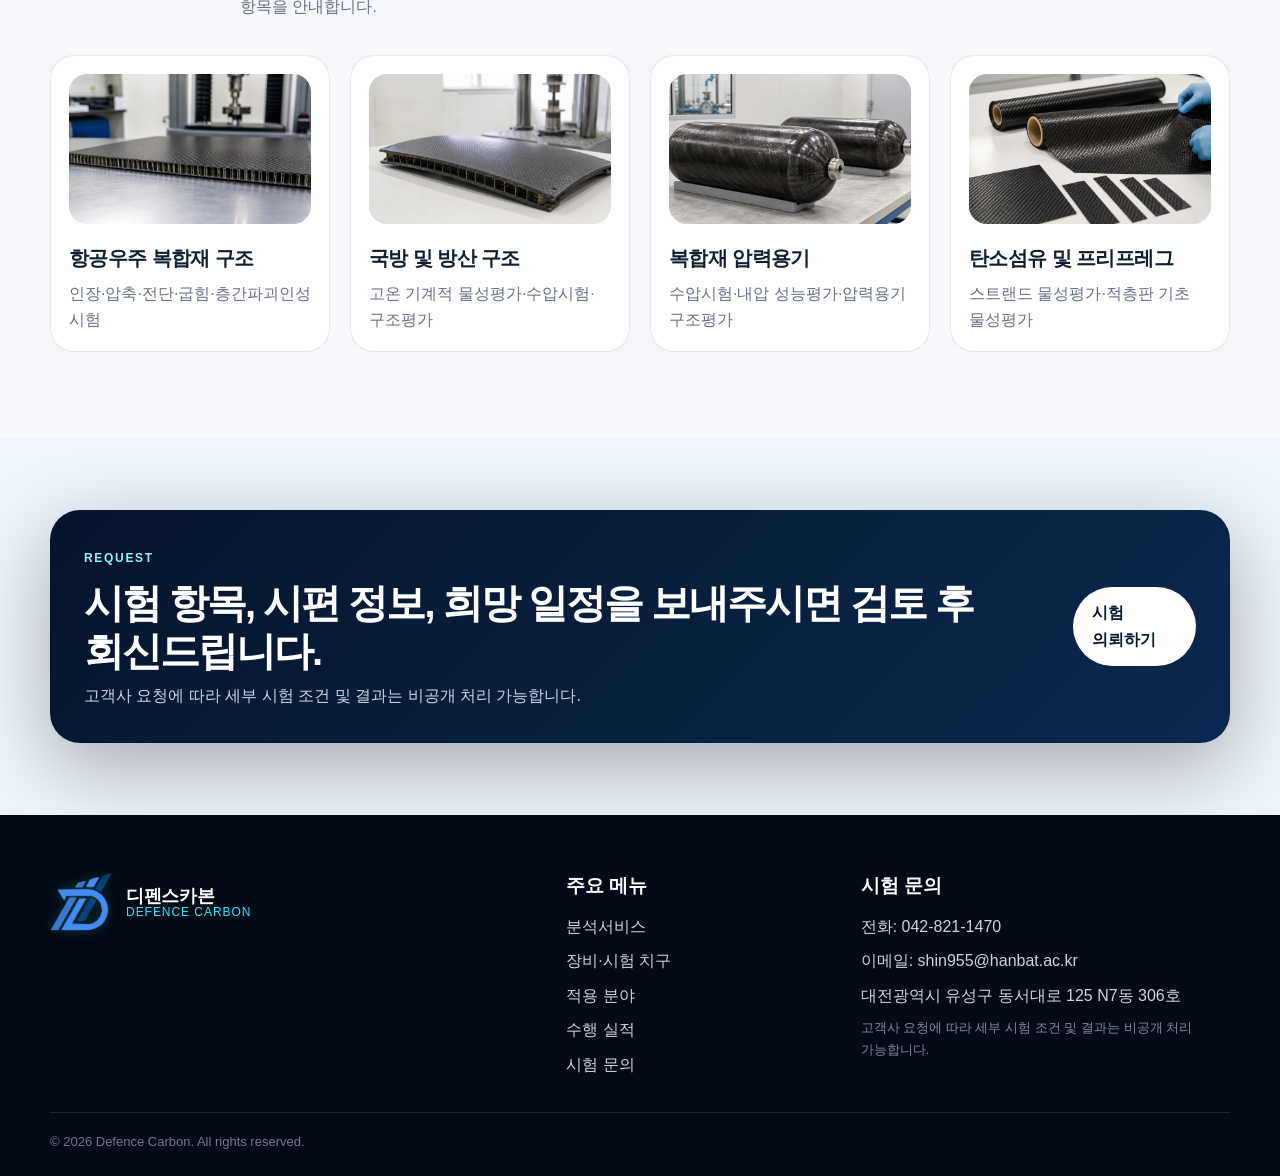
==== commit c9c15f6f: "Add files via upload" ====
--- a/index.html
+++ b/index.html
@@ -1,119 +1,109 @@
 <!DOCTYPE html>
-
 <html lang="ko">
 <head>
-<meta charset="utf-8"/>
-<meta content="width=device-width, initial-scale=1.0" name="viewport"/>
-<title>디펜스카본 | Defence Carbon</title>
-<meta content="복합재 기계적 물성평가, 고온/저온 환경평가, 파단면 및 결함 분석 서비스를 제공합니다." name="description"/>
-<meta content="#06142a" name="theme-color"/>
-<meta content="website" property="og:type"/>
-<meta content="Defence Carbon" property="og:site_name"/>
-<meta content="디펜스카본 | Defence Carbon" property="og:title"/>
-<meta content="복합재 기계적 물성평가, 고온/저온 환경평가, 파단면 및 결함 분석 서비스를 제공합니다." property="og:description"/>
-<meta content="images/visual-hero.svg" property="og:image"/>
-<link href="style.css" rel="stylesheet"/>
-<script defer="" src="script.js"></script>
+<meta charset="utf-8" />
+<meta name="viewport" content="width=device-width, initial-scale=1.0" />
+<title>디펜스카본 | 복합재료 기계적 물성평가 및 구조평가 전문 서비스</title>
+<meta name="description" content="복합재료 인장, 압축, 전단, 굽힘, 층간파괴인성, 수압, 내압 성능평가 및 고온 조건 기계적 물성평가를 수행하는 B2B 시험 서비스 홈페이지입니다." />
+<meta name="theme-color" content="#06142a" />
+<meta property="og:type" content="website" />
+<meta property="og:site_name" content="Defence Carbon" />
+<meta property="og:title" content="디펜스카본 | 복합재료 기계적 물성평가 및 구조평가 전문 서비스" />
+<meta property="og:description" content="복합재료 인장, 압축, 전단, 굽힘, 층간파괴인성, 수압, 내압 성능평가 및 고온 조건 기계적 물성평가를 수행하는 B2B 시험 서비스 홈페이지입니다." />
+<meta property="og:image" content="https://defencecarbon.co.kr/images/og-cover.svg" />
+<link rel="canonical" href="https://defencecarbon.co.kr/" />
+<link rel="stylesheet" href="style.css" />
+<script defer src="script.js"></script>
 </head>
-<body data-page="home">
+<body data-page="home" class="">
 <a class="skip-link" href="#main-content">본문 바로가기</a>
-<header class="site-header motion-header">
-<div class="container nav motion-nav">
-<a aria-label="디펜스카본 홈으로 이동" class="brand" href="index.html">
-<img alt="디펜스카본 마크" class="brand-logo" src="images/logo.png"/>
-<span class="brand-name"><strong>디펜스카본</strong><em>Defence Carbon</em></span>
-</a>
-<button aria-expanded="false" aria-label="메뉴 열기" class="nav-toggle" type="button"><span></span><span></span><span></span></button>
-<nav aria-label="주 메뉴" class="main-nav">
-<ul>
-<li><a data-page="about" href="about.html">회사소개</a></li>
-<li><a data-page="services" href="services.html">시험서비스</a></li>
-<li><a data-page="fields" href="fields.html">적용분야</a></li>
-<li><a data-page="procedure" href="procedure.html">의뢰절차</a></li>
-<li><a data-page="contact" href="contact.html">문의하기</a></li>
-</ul>
-</nav>
-<a class="nav-cta" href="contact.html">시험 문의</a>
-</div>
+<header class="site-header">
+  <div class="container nav">
+    <a class="brand" href="index.html" aria-label="디펜스카본 홈으로 이동">
+      <img class="brand-logo" src="images/logo-visible.png" alt="디펜스카본 로고" width="54" height="54" />
+      <span class="brand-name"><strong>디펜스카본</strong><em>Defence Carbon</em></span>
+    </a>
+    <button class="nav-toggle" type="button" aria-label="메뉴 열기" aria-expanded="false"><span></span><span></span><span></span></button>
+    <nav class="main-nav" aria-label="주 메뉴">
+      <ul>
+        <li><a data-page="about" href="about.html">회사소개</a></li>
+        <li><a data-page="request" href="request.html">분석서비스</a></li>
+        <li><a data-page="equipment" href="equipment.html">장비·시험 치구</a></li>
+        <li><a data-page="fields" href="fields.html">적용 분야</a></li>
+        <li><a data-page="projects" href="projects.html">수행 실적</a></li>
+        <li><a data-page="partners" href="partners.html">주요 수행 기관</a></li>
+        <li><a data-page="contact" href="contact.html">시험 문의</a></li>
+      </ul>
+    </nav>
+    <a class="nav-cta" href="contact.html">시험 의뢰하기</a>
+  </div>
 </header>
 <main id="main-content">
-<section aria-label="디펜스카본 대표 영역" class="hero-shell">
-<div aria-hidden="true" class="hero-backdrop">
-<div class="hero-mesh hero-mesh-a"></div>
-<div class="hero-mesh hero-mesh-b"></div>
-<div class="hero-glow hero-glow-a"></div>
-<div class="hero-glow hero-glow-b"></div>
-<div class="hero-sweep"></div>
-</div>
-<div class="container hero-grid-compact">
-<div class="hero-copy-compact">
-<span class="eyebrow light">Composite Materials Testing</span>
-<h1>디펜스카본</h1>
-<p class="hero-subheadline">복합재 시험평가 전문업체</p>
-<p class="hero-description">항공우주·방산 구조물, 복합재 압력용기, 적층판 및 성형 부품의 시험평가를 수행합니다.</p>
-<div class="hero-trust-line"><span>항공우주·방산</span><span>복합재 압력용기</span><span>적층판·성형 부품</span></div>
-<div class="hero-chip-row"><span>기계적 물성평가</span><span>환경조건 평가</span><span>수압시험</span><span>결과보고서</span></div>
-<div class="hero-actions compact-actions">
-<a class="btn btn-primary" href="services.html">시험서비스</a>
-<a class="btn btn-outline" href="contact.html">시험문의</a>
-</div>
-</div>
-<div class="hero-media-card">
-<img alt="복합재 시험평가 및 압력용기 수압시험 대표 비주얼" src="images/visual-hero-premium-real.svg"/>
-<div class="hero-media-overlay">
-<small>Defence Carbon</small>
-<strong>Composite Testing</strong><em>Mechanical · Environment · Hydrostatic</em>
-<span>복합재 물성평가와 압력용기 수압시험을 체계적으로 수행합니다.</span>
-<div class="hero-media-tags"><span>기계적 물성평가</span><span>환경조건 평가</span><span>압력용기 수압시험</span></div>
-</div>
-</div>
-</div>
+<section class="hero main-banner">
+  <div class="hero-bg" aria-hidden="true"></div>
+  <div class="banner-pattern" aria-hidden="true"></div>
+  <div class="container hero-grid main-banner-grid">
+    <div class="hero-copy main-banner-copy">
+      <span class="eyebrow light">Composite Materials Testing</span>
+      <h1>디펜스카본</h1>
+      <p class="main-banner-subtitle">복합재 시험평가 전문 서비스</p>
+      <p class="main-banner-lead">항공우주·방산 구조물, 복합재 압력용기, 적층판 및 성형 부품의 시험평가를 조건 검토 후 수행합니다.</p>
+      <div class="main-banner-divider" aria-hidden="true"></div>
+      <div class="main-banner-keywords"><span>항공우주 · 방산</span><span>복합재 압력용기</span><span>적층판 · 성형 부품</span></div>
+      <div class="main-banner-chips"><span>기계적 물성평가</span><span>환경조건 평가</span><span>수압시험</span><span>결과보고서</span></div>
+      <div class="hero-actions"><a class="btn btn-primary" href="request.html#analysis-services">시험서비스</a><a class="btn btn-outline" href="contact.html">시험문의</a></div>
+    </div>
+    <div class="main-banner-visual" aria-label="복합재 시험평가 대표 비주얼">
+      <div class="banner-device">
+        <div class="device-grid" aria-hidden="true"></div>
+        <div class="device-line top"></div>
+        <div class="device-panel panel-large"><span class="blue-bar"></span><span class="vertical-block"></span></div>
+        <div class="device-panel panel-small"><span class="small-blue"></span><span class="small-white"></span></div>
+        <div class="device-panel panel-graph"><span class="graph-stroke"></span></div>
+        <div class="device-control"><span></span><span class="tall"></span><span></span><span class="blue-dot"></span></div>
+        <div class="device-base"></div>
+        <div class="device-ring"></div>
+      </div>
+      <div class="banner-card">
+        <span>Defence Carbon</span>
+        <strong>Composite Testing</strong>
+        <em>MECHANICAL · ENVIRONMENT · HYDROSTATIC</em>
+        <p>복합재 물성평가, 환경시험(-150℃ ~ 1600℃), 압력용기 수압시험을 체계적으로 수행합니다.</p>
+        <div><b>기계적 물성평가</b><b>환경조건 평가</b><b>압력용기 수압시험</b></div>
+      </div>
+    </div>
+  </div>
 </section>
-<section class="section concise-section">
-<div class="container section-head compact-head">
-<span class="eyebrow">Core Services</span>
-<h2>핵심 시험 서비스</h2>
-</div>
-<div class="container concise-card-grid"><a class="concise-card" href="services.html#mechanical"><span>01</span><h3>기계적 물성평가</h3><p>인장 · 압축 · 굽힘 · 전단 · 층간전단</p></a><a class="concise-card" href="services.html#environment"><span>02</span><h3>환경조건 평가</h3><p>고온 · 저온 · 상온 조건 물성평가</p></a><a class="concise-card" href="services.html#hydrostatic"><span>03</span><h3>복합재 압력용기 수압시험</h3><p>복합재 압력용기의 수압 및 내압 평가</p></a><a class="concise-card" href="services.html#analysis"><span>04</span><h3>분석 및 결과보고</h3><p>파단면 · 결함 분석 · 결과보고서 제공</p></a></div>
+<section class="section">
+  <div class="container section-head"><span class="eyebrow">Service Scope</span><h2>의뢰 전 검토 주요 시험</h2><p>시험 목적과 요구 규격에 따라 소재, 시편 형상, 시험 환경 및 산출 결과를 함께 검토합니다.</p></div>
+  <div class="container service-preview-grid">
+    <a href="request.html#tensile"><span>01</span><h3>기계적 물성평가</h3><p>인장, 압축, 전단, 굽힘 등 기계적 물성평가</p></a>
+    <a href="request.html#mode1"><span>02</span><h3>층간파괴인성 평가</h3><p>층간파괴인성 및 균열 성장 거동 평가</p></a>
+    <a href="request.html#temperature"><span>03</span><h3>환경조건 기계시험</h3><p>-150℃ ~ 1600℃ 환경 조건별 인장, 압축, 전단, 굽힘 물성평가</p></a>
+    <a href="request.html#hydrostatic"><span>04</span><h3>압력용기 구조평가</h3><p>수압시험 및 내압 성능평가 중심 구조평가</p></a>
+  </div>
 </section>
-<section class="section home-application-section"><div class="container"><div class="section-head"><span class="eyebrow">Application</span><h2>주요 적용분야</h2><p>항공우주·방산용 복합재 구조물, 압력용기, 적층판 및 성형 부품을 대상으로 시험평가를 수행합니다.</p></div><div class="home-field-grid"><article class="home-field-card"><img alt="항공우주·방산 구조물" src="images/app-aerospace.svg"/><span class="card-number">01</span><h3>항공우주·방산 구조물</h3><p>항공우주·방산용 복합재 구조물의 기계적 특성 평가 및 적용성 검토</p><a class="text-link" href="fields.html">적용분야 보기</a></article><article class="home-field-card"><img alt="복합재 압력용기" src="images/app-vessel.svg"/><span class="card-number">02</span><h3>복합재 압력용기</h3><p>복합재 압력용기의 수압·내압 시험 및 물성평가</p><a class="text-link" href="fields.html">적용분야 보기</a></article><article class="home-field-card"><img alt="복합재 적층판 및 성형 부품" src="images/app-laminate.svg"/><span class="card-number">03</span><h3>복합재 적층판 및 성형 부품</h3><p>복합재 적층판 및 성형 부품의 기계적 특성 평가</p><a class="text-link" href="fields.html">적용분야 보기</a></article></div></div></section>
-<section class="section partner-motion-section minimal-partners">
-<div class="container section-head compact-head center">
-<span class="eyebrow">Partners</span>
-<h2>주요 협력기관 및 고객사</h2>
-</div>
-<div aria-label="주요 협력기관 및 고객사 로고" class="logo-marquee">
-<div class="logo-track">
-<img alt="현대자동차 로고" src="images/partner-hyundai.png"/>
-<img alt="한화 로고" src="images/partner-hanwha.png"/>
-<img alt="국방과학연구소 로고" src="images/partner-add.png"/>
-<img alt="스페이스프로 로고" src="images/partner-spacepro.png"/>
-<img alt="한국카본 로고" src="images/partner-hcarbon.png"/>
-<img alt="코오롱 로고" src="images/partner-kolon.png"/>
-<img alt="" src="images/partner-hyundai.png"/>
-<img alt="" src="images/partner-hanwha.png"/>
-<img alt="" src="images/partner-add.png"/>
-<img alt="" src="images/partner-spacepro.png"/>
-<img alt="" src="images/partner-hcarbon.png"/>
-<img alt="" src="images/partner-kolon.png"/>
-</div>
-</div>
+<section class="section">
+  <div class="container section-head"><span class="eyebrow">Application</span><h2>적용 분야별 시험 연결</h2><p>항공우주, 국방, 수소저장 압력용기, 자동차 복합재 부품, 세라믹 복합재와 탄소섬유 소재 분야에 적합한 시험 항목을 안내합니다.</p></div>
+  <div class="container application-mini-grid">
+    <article><img src="images/app-aerospace-photo.png" alt="항공우주 복합재 구조 이미지" width="420" height="260" loading="lazy" decoding="async" /><h3>항공우주 복합재 구조</h3><p>인장·압축·전단·굽힘·층간파괴인성 시험</p></article>
+    <article><img src="images/app-defence-photo.png" alt="국방 복합재 구조 이미지" width="420" height="260" loading="lazy" decoding="async" /><h3>국방 및 방산 구조</h3><p>고온 기계적 물성평가·수압시험·구조평가</p></article>
+    <article><img src="images/app-vessel-photo.png" alt="복합재 압력용기 이미지" width="420" height="260" loading="lazy" decoding="async" /><h3>복합재 압력용기</h3><p>수압시험·내압 성능평가·압력용기 구조평가</p></article>
+    <article><img src="images/app-carbon-photo.png" alt="탄소섬유 적층판 이미지" width="420" height="260" loading="lazy" decoding="async" /><h3>탄소섬유 및 프리프레그</h3><p>스트랜드 물성평가·적층판 기초 물성평가</p></article>
+  </div>
 </section>
-<section class="section contact-banner-section">
-<div class="container contact-banner">
-<div>
-<span class="eyebrow">문의하기</span>
-<h2>복합재 시험 문의</h2>
-<p>시험 항목, 시편 정보, 희망 일정을 보내주시면 검토 후 안내드립니다.</p>
-</div>
-<a class="btn btn-primary" href="contact.html">문의하기</a>
-</div>
-</section>
+<section class="section cta-section"><div class="container cta-box"><div><span class="eyebrow light">Request</span><h2>시험 항목, 시편 정보, 희망 일정을 보내주시면 검토 후 회신드립니다.</h2><p>고객사 요청에 따라 세부 시험 조건 및 결과는 비공개 처리 가능합니다.</p></div><a class="btn btn-light" href="contact.html">시험 의뢰하기</a></div></section>
 </main>
-<footer class="footer"><div class="container footer-grid"><div>
-<a class="brand footer-brand" href="index.html"><img alt="디펜스카본 마크" class="brand-logo" src="images/logo.png"/><span class="brand-name"><strong>디펜스카본</strong><em>Defence Carbon</em></span></a>
-</div>
-<div><h3>바로가기</h3><ul class="footer-links"><li><a href="about.html">회사소개</a></li><li><a href="services.html">시험서비스</a></li><li><a href="fields.html">적용분야</a></li><li><a href="procedure.html">의뢰절차</a></li><li><a href="contact.html">문의하기</a></li></ul></div>
-<div><h3>문의</h3><ul class="footer-links"><li><a href="tel:0428211470">전화: 042-821-1470</a></li><li><a href="mailto:shin955@hanbat.ac.kr?cc=sweetdh97%40naver.com">이메일: shin955@hanbat.ac.kr</a></li><li>주소: 대전광역시 유성구 동서대로 125 N7동 306호</li></ul></div>
-</div><div class="container copyright">© <span data-current-year=""></span> Defence Carbon. All rights reserved.</div></footer>
-</body></html>
+<footer class="footer">
+  <div class="container footer-grid">
+    <div>
+      <a class="brand footer-brand" href="index.html"><img class="brand-logo" src="images/logo-visible.png" alt="디펜스카본 로고" width="54" height="54" /><span class="brand-name"><strong>디펜스카본</strong><em>Defence Carbon</em></span></a>
+      
+    </div>
+    <div><h3>주요 메뉴</h3><ul class="footer-links"><li><a href="request.html#analysis-services">분석서비스</a></li><li><a href="equipment.html">장비·시험 치구</a></li><li><a href="fields.html">적용 분야</a></li><li><a href="projects.html">수행 실적</a></li><li><a href="contact.html">시험 문의</a></li></ul></div>
+    <div><h3>시험 문의</h3><ul class="footer-links"><li><a href="tel:0428211470">전화: 042-821-1470</a></li><li><a href="mailto:shin955@hanbat.ac.kr">이메일: shin955@hanbat.ac.kr</a></li><li>대전광역시 유성구 동서대로 125 N7동 306호</li><li class="muted-small">고객사 요청에 따라 세부 시험 조건 및 결과는 비공개 처리 가능합니다.</li></ul></div>
+  </div>
+  <div class="container copyright">© <span data-current-year></span> Defence Carbon. All rights reserved.</div>
+</footer>
+</body>
+</html>
--- a/style.css
+++ b/style.css
@@ -1,2180 +1,100 @@
+:root{
+  --navy:#06142a; --navy-2:#0b1f3a; --black:#02060d; --panel:#0f1b2f; --panel-2:#13263f;
+  --line:rgba(148,163,184,.22); --text:#e5edf7; --muted:#94a3b8; --ink:#102033; --light:#f6f8fb;
+  --cyan:#2ee6ff; --blue:#4ea1ff; --metal:#aeb8c7; --white:#fff; --radius:22px; --shadow:0 24px 80px rgba(0,0,0,.30);
+}
+*{box-sizing:border-box} html{scroll-behavior:smooth} body{margin:0;font-family:-apple-system,BlinkMacSystemFont,"Segoe UI",Roboto,"Noto Sans KR",Arial,sans-serif;background:#f5f7fb;color:var(--ink);line-height:1.65;word-break:keep-all} img{max-width:100%;height:auto;display:block} a{color:inherit;text-decoration:none} button,input,select,textarea{font:inherit}.container{width:min(1180px,calc(100% - 40px));margin:0 auto}.skip-link{position:absolute;left:-999px;top:8px;background:#fff;color:#000;padding:10px 14px;z-index:999}.skip-link:focus{left:12px}.muted-small{color:#7b8aa0;font-size:13px}.site-header{position:sticky;top:0;z-index:100;background:rgba(5,15,30,.94);backdrop-filter:blur(16px);border-bottom:1px solid rgba(255,255,255,.08)}.nav{min-height:78px;display:flex;align-items:center;gap:18px}.brand{display:flex;align-items:center;gap:12px;flex-shrink:0}.brand-logo{width:52px;height:52px;object-fit:contain}.brand-name{display:flex;flex-direction:column;line-height:1.1;color:#fff}.brand-name strong{font-size:18px;letter-spacing:-.02em}.brand-name em{font-style:normal;font-size:12px;color:var(--cyan);letter-spacing:.08em;text-transform:uppercase}.main-nav{margin-left:auto}.main-nav ul{display:flex;align-items:center;gap:3px;list-style:none;margin:0;padding:0}.main-nav a{display:block;padding:10px 11px;border-radius:999px;color:#d9e7f5;font-size:14px}.main-nav a:hover,.main-nav a.active{background:rgba(46,230,255,.12);color:#fff}.nav-cta{padding:11px 16px;border-radius:999px;background:linear-gradient(135deg,var(--cyan),var(--blue));color:#02101d;font-weight:800;font-size:14px;box-shadow:0 8px 28px rgba(46,230,255,.2)}.nav-toggle{display:none;margin-left:auto;width:44px;height:44px;border:1px solid rgba(255,255,255,.16);border-radius:12px;background:rgba(255,255,255,.06);padding:10px;cursor:pointer}.nav-toggle span{display:block;height:2px;background:#fff;margin:5px 0;border-radius:99px}.eyebrow{display:inline-flex;align-items:center;gap:8px;font-size:12px;font-weight:800;letter-spacing:.14em;text-transform:uppercase;color:#087fa0}.eyebrow.light{color:#8defff}.btn{display:inline-flex;align-items:center;justify-content:center;min-height:46px;padding:12px 18px;border-radius:999px;font-weight:800;border:1px solid transparent;transition:.18s ease}.btn:hover{transform:translateY(-1px)}.btn-primary{background:linear-gradient(135deg,var(--cyan),var(--blue));color:#02101d}.btn-outline{border-color:rgba(255,255,255,.35);color:#fff;background:rgba(255,255,255,.04)}.btn-outline-dark{border-color:rgba(15,35,60,.24);color:#0c2544;background:#fff}.btn-light{background:#fff;color:#07182f}.text-link{display:inline-flex;margin-top:16px;color:#087fa0;font-weight:800}.section{padding:86px 0}.section-head{margin-bottom:34px;max-width:800px}.section-head.center{text-align:center;margin-inline:auto}.section-head h1,.section-head h2{margin:10px 0 10px;font-size:clamp(28px,4vw,42px);letter-spacing:-.05em;line-height:1.18}.section-head p{margin:0;color:#667085}.hero{position:relative;overflow:hidden;background:radial-gradient(circle at 70% 20%,rgba(46,230,255,.18),transparent 32%),linear-gradient(135deg,#06142a 0%,#07111f 52%,#02060d 100%);color:#fff;padding:92px 0 74px}.hero-bg:before{content:"";position:absolute;inset:0;background:linear-gradient(135deg,rgba(255,255,255,.035) 25%,transparent 25%) 0 0/44px 44px;mask-image:linear-gradient(to bottom,#000,transparent);opacity:.45}.hero-grid{position:relative;display:grid;grid-template-columns:1.02fr .98fr;gap:48px;align-items:center}.hero-copy h1{margin:18px 0 18px;font-size:clamp(40px,6vw,68px);line-height:1.04;letter-spacing:-.07em}.hero-copy p{font-size:18px;color:#cbd5e1;max-width:740px}.hero-actions{display:flex;gap:12px;flex-wrap:wrap;margin-top:28px}.center-actions{justify-content:center}.trust-points{display:flex;flex-wrap:wrap;gap:9px;margin-top:28px}.trust-points span{border:1px solid rgba(255,255,255,.14);background:rgba(255,255,255,.06);padding:8px 10px;border-radius:999px;color:#d9e7f5;font-size:13px}.hero-visual{position:relative;margin:0;border:1px solid rgba(255,255,255,.14);border-radius:30px;overflow:hidden;background:rgba(255,255,255,.05);box-shadow:var(--shadow)}.hero-visual img{width:100%;min-height:520px;object-fit:cover}.hero-visual figcaption{position:absolute;left:22px;right:22px;bottom:22px;padding:16px 18px;border:1px solid rgba(255,255,255,.16);border-radius:18px;background:rgba(2,8,18,.72);backdrop-filter:blur(14px);display:flex;flex-direction:column;gap:2px}.hero-visual figcaption strong{font-size:20px}.hero-visual figcaption span{color:#a7b5c8}.page-hero{background:radial-gradient(circle at 70% 15%,rgba(46,230,255,.14),transparent 35%),linear-gradient(135deg,#06142a,#07111f);color:#fff;padding:68px 0}.page-hero-grid{display:grid;grid-template-columns:1.1fr .9fr;gap:46px;align-items:center}.page-hero h1{margin:12px 0 12px;font-size:clamp(34px,5vw,56px);letter-spacing:-.06em;line-height:1.1}.page-hero p{font-size:18px;color:#cbd5e1}.page-hero figure{margin:0;border-radius:26px;overflow:hidden;border:1px solid rgba(255,255,255,.14);background:rgba(255,255,255,.06)}.page-hero figure img{width:100%;height:320px;object-fit:cover}.service-preview-grid,.application-mini-grid,.checklist-grid,.field-grid,.project-grid,.partner-grid{display:grid;gap:20px}.service-preview-grid{grid-template-columns:repeat(4,1fr)}.service-preview-grid a,.checklist-grid article,.field-card,.project-card,.partner-card,.notice-panel{background:#fff;border:1px solid rgba(15,35,60,.1);border-radius:var(--radius);padding:26px;box-shadow:0 10px 34px rgba(15,35,60,.06)}.service-preview-grid span{color:#087fa0;font-weight:900}.service-preview-grid h3,.checklist-grid h3,.field-card h3,.project-card h3,.partner-card h3{margin:10px 0 8px;font-size:21px;line-height:1.3;letter-spacing:-.03em}.service-preview-grid p,.checklist-grid p,.field-card p,.project-card dd,.partner-card p{color:#667085;margin:0}.dark-band{background:linear-gradient(135deg,#06142a,#02060d);color:#fff}.dark-band p{color:#cbd5e1}.split-grid{display:grid;grid-template-columns:1fr 1fr;gap:36px;align-items:center}.split-grid h2{font-size:clamp(30px,4vw,44px);letter-spacing:-.06em;line-height:1.18;margin:10px 0}.metric-grid{display:grid;grid-template-columns:1fr 1fr;gap:16px}.metric-grid article{border:1px solid rgba(255,255,255,.14);background:rgba(255,255,255,.06);border-radius:20px;padding:24px}.metric-grid strong{display:block;font-size:38px;color:#8defff}.metric-grid span{color:#d9e7f5}.application-mini-grid{grid-template-columns:repeat(4,1fr)}.application-mini-grid article{background:#fff;border:1px solid rgba(15,35,60,.1);border-radius:24px;padding:18px}.application-mini-grid img{height:150px;width:100%;object-fit:cover;border-radius:18px;background:#e8eef7}.application-mini-grid h3{font-size:20px;margin:18px 0 6px;letter-spacing:-.03em}.application-mini-grid p{margin:0;color:#667085}.cta-section{padding:72px 0;background:#edf4fb}.cta-box{display:flex;align-items:center;justify-content:space-between;gap:24px;border-radius:30px;padding:34px;background:linear-gradient(135deg,#06142a,#0b2850);color:#fff;box-shadow:var(--shadow)}.cta-box h2{margin:8px 0 8px;font-size:clamp(26px,4vw,40px);line-height:1.2;letter-spacing:-.05em}.cta-box p{margin:0;color:#cbd5e1}.test-browser{display:grid;grid-template-columns:330px 1fr;gap:24px;align-items:start}.test-tabs{position:sticky;top:100px;display:grid;gap:8px}.test-tab{width:100%;text-align:left;border:1px solid rgba(15,35,60,.12);background:#fff;border-radius:16px;padding:14px 15px;cursor:pointer;transition:.18s ease}.test-tab span{display:block;font-weight:900;color:#102033}.test-tab small{display:block;color:#667085}.test-tab.active,.test-tab:hover{border-color:rgba(46,230,255,.65);box-shadow:0 12px 30px rgba(46,230,255,.12);transform:translateY(-1px)}.test-panel{background:#fff;border:1px solid rgba(15,35,60,.1);border-radius:28px;padding:28px;box-shadow:0 12px 42px rgba(15,35,60,.07)}.panel-topline{display:flex;align-items:center;gap:10px;flex-wrap:wrap}.panel-topline span{padding:6px 10px;border-radius:999px;background:#e9faff;color:#087fa0;font-weight:800;font-size:12px}.panel-topline strong{font-size:18px}.test-panel h3{font-size:28px;line-height:1.3;letter-spacing:-.04em;margin:18px 0 24px}.detail-grid{display:grid;grid-template-columns:1fr 1fr;gap:14px}.detail-grid div{border:1px solid rgba(15,35,60,.1);border-radius:16px;padding:16px;background:#f8fafc}.detail-grid b{display:block;margin-bottom:6px;color:#0b315f}.detail-grid p{margin:0;color:#667085}.photo-grid{display:grid;grid-template-columns:1fr 1fr;gap:18px}.photo-grid.three{grid-template-columns:repeat(3,1fr);margin:24px 0}.photo-grid figure{margin:0;background:#fff;border:1px solid rgba(15,35,60,.1);border-radius:18px;overflow:hidden}.photo-grid img{height:180px;width:100%;object-fit:cover}.photo-grid figcaption{padding:10px 12px;color:#667085;font-size:13px}.soft-section{background:#edf4fb}.checklist-grid{grid-template-columns:repeat(4,1fr)}.equipment-grid{display:grid;grid-template-columns:repeat(3,1fr);gap:20px}.equipment-card{background:#fff;border:1px solid rgba(15,35,60,.1);border-radius:24px;overflow:hidden;box-shadow:0 10px 30px rgba(15,35,60,.06)}.equipment-card figure{margin:0}.equipment-card figure img{height:190px;width:100%;object-fit:cover}.equipment-card>div{padding:22px}.equipment-card h3{margin:0 0 14px;font-size:22px;letter-spacing:-.03em}.equipment-card dl,.project-card dl{margin:0;display:grid;gap:10px}.equipment-card dl div,.project-card dl div{display:grid;grid-template-columns:110px 1fr;gap:10px}.equipment-card dt,.project-card dt{font-weight:900;color:#0b315f}.equipment-card dd,.project-card dd{margin:0;color:#667085}.field-grid{grid-template-columns:repeat(3,1fr)}.field-card img{height:170px;width:100%;object-fit:cover;border-radius:18px;margin-bottom:18px}.field-card span{display:inline-flex;color:#087fa0;font-weight:800;font-size:13px}.chip-list{display:flex;gap:8px;flex-wrap:wrap;list-style:none;padding:0;margin:18px 0 0}.chip-list li{padding:6px 9px;border-radius:999px;background:#eef8ff;color:#0b315f;font-weight:800;font-size:12px}.project-grid{grid-template-columns:repeat(3,1fr)}.project-status{display:inline-flex;margin-bottom:14px;padding:7px 10px;border-radius:999px;background:#eef8ff;color:#087fa0;font-weight:800;font-size:12px}.partner-grid{grid-template-columns:repeat(3,1fr)}.partner-card figure{height:98px;border:1px solid rgba(15,35,60,.1);border-radius:18px;display:flex;align-items:center;justify-content:center;margin:0 0 18px;background:#fff}.partner-card figure img{max-height:58px;max-width:190px;object-fit:contain}.partner-card strong{display:block;color:#0b315f;margin:16px 0 4px}.partner-card small{display:inline-flex;margin-top:16px;color:#667085}.contact-layout{display:grid;grid-template-columns:360px 1fr;gap:28px;align-items:start}.contact-info-stack{display:grid;gap:14px}.contact-info-stack article,.static-note{background:#fff;border:1px solid rgba(15,35,60,.1);border-radius:22px;padding:22px;box-shadow:0 10px 30px rgba(15,35,60,.05)}.contact-info-stack span{color:#087fa0;font-weight:900}.contact-info-stack h3{margin:8px 0;font-size:22px;line-height:1.35}.contact-info-stack p,.static-note p{margin:0;color:#667085}.request-form{background:#fff;border:1px solid rgba(15,35,60,.1);border-radius:28px;padding:30px;box-shadow:0 14px 44px rgba(15,35,60,.08)}.form-head h2{font-size:34px;letter-spacing:-.05em;margin:8px 0}.form-head p{margin:0 0 22px;color:#667085}.form-grid{display:grid;grid-template-columns:1fr 1fr;gap:16px}.form-grid label{display:grid;gap:7px;font-weight:800;color:#102033}.form-grid input,.form-grid select,.form-grid textarea{width:100%;border:1px solid rgba(15,35,60,.18);border-radius:14px;padding:13px 14px;background:#f8fafc;color:#102033}.form-grid textarea{resize:vertical}.span-2{grid-column:1/-1}.form-actions{display:flex;gap:12px;flex-wrap:wrap;margin-top:22px}.clean-list{margin:14px 0 0;padding-left:20px;color:#667085}.clean-list li+li{margin-top:8px}.footer{background:#030a15;color:#cbd5e1;padding:56px 0 24px}.footer-grid{display:grid;grid-template-columns:1.3fr .7fr 1fr;gap:36px}.footer h3{color:#fff;margin:0 0 12px}.footer-text{max-width:440px;color:#94a3b8}.footer-links{list-style:none;margin:0;padding:0;display:grid;gap:8px}.footer-links a:hover{color:#8defff}.copyright{border-top:1px solid rgba(255,255,255,.1);margin-top:34px;padding-top:18px;color:#6b7b90;font-size:13px}.page-only{min-height:55vh}a:focus-visible,button:focus-visible,input:focus-visible,select:focus-visible,textarea:focus-visible{outline:3px solid var(--cyan);outline-offset:3px}
+@media (prefers-reduced-motion: reduce){*,*::before,*::after{animation-duration:.01ms!important;animation-iteration-count:1!important;transition-duration:.01ms!important;scroll-behavior:auto!important}.btn:hover,.test-tab.active,.test-tab:hover{transform:none}}
+@media (max-width:1120px){.nav-cta{display:none}.main-nav a{padding:10px 9px;font-size:13px}}
+@media (max-width:1040px){.hero-grid,.page-hero-grid,.split-grid,.contact-layout{grid-template-columns:1fr}.service-preview-grid,.application-mini-grid,.checklist-grid{grid-template-columns:1fr 1fr}.equipment-grid,.field-grid,.project-grid,.partner-grid{grid-template-columns:1fr 1fr}.test-browser{grid-template-columns:1fr}.test-tabs{position:static;grid-template-columns:1fr 1fr}.hero-visual img{min-height:380px}}
+@media (max-width:840px){.nav{min-height:70px;flex-wrap:wrap}.nav-toggle{display:block}.main-nav{display:none;width:100%;margin-left:0;order:10}.site-header.menu-open .main-nav{display:block}.main-nav ul{flex-direction:column;align-items:stretch;padding:10px 0 16px}.main-nav a{border-radius:12px;padding:12px 14px;background:rgba(255,255,255,.04)}.brand-name strong{font-size:16px}.brand-logo{width:46px;height:46px}.hero{padding:64px 0 54px}.section{padding:64px 0}.page-hero{padding:52px 0}.cta-box{flex-direction:column;align-items:flex-start}.photo-grid.three,.photo-grid{grid-template-columns:1fr}.detail-grid{grid-template-columns:1fr}.footer-grid{grid-template-columns:1fr}.test-tabs{grid-template-columns:1fr}}
+@media (max-width:620px){.container{width:min(100% - 28px,1180px)}.hero-copy h1{font-size:38px}.hero-copy p,.page-hero p{font-size:16px}.hero-visual img{min-height:300px}.hero-visual figcaption{position:static;border-radius:0}.service-preview-grid,.application-mini-grid,.checklist-grid,.equipment-grid,.field-grid,.project-grid,.partner-grid{grid-template-columns:1fr}.form-grid{grid-template-columns:1fr}.span-2{grid-column:auto}.equipment-card dl div,.project-card dl div{grid-template-columns:1fr}.page-hero figure img{height:240px}.form-actions .btn,.hero-actions .btn{width:100%}}
 
-/* =========================================================
-   Defence Carbon - Motion Redesign
-   ========================================================= */
+/* Analysis service mega menu */
+.main-nav .nav-link{display:block;padding:10px 11px;border-radius:999px;color:#d9e7f5;font-size:14px;background:transparent;border:0;cursor:pointer;line-height:1.65}.main-nav .nav-link:hover,.main-nav .nav-link.active{background:rgba(46,230,255,.12);color:#fff}.main-nav .has-mega{position:static}.mega-menu{position:fixed;left:0;right:0;top:78px;z-index:90;padding:0 0 22px;background:linear-gradient(180deg,rgba(245,248,252,.98),rgba(232,240,249,.98));border-top:1px solid rgba(15,35,60,.10);border-bottom:1px solid rgba(15,35,60,.14);box-shadow:0 28px 80px rgba(0,0,0,.22);opacity:0;visibility:hidden;pointer-events:none;transform:translateY(-8px);transition:opacity .18s ease,transform .18s ease,visibility .18s ease}.has-mega:hover .mega-menu,.has-mega:focus-within .mega-menu,.has-mega.mega-open .mega-menu{opacity:1;visibility:visible;pointer-events:auto;transform:translateY(0)}.mega-shell{width:min(1180px,calc(100% - 40px));margin:0 auto;padding:24px 0 0}.mega-head{display:flex;align-items:flex-end;justify-content:space-between;gap:20px;margin-bottom:18px}.mega-head strong{display:block;margin-top:6px;font-size:24px;line-height:1.25;letter-spacing:-.04em;color:#102033}.mega-head p{margin:6px 0 0;color:#667085}.main-nav .mega-all-link{display:inline-flex;align-items:center;justify-content:center;min-height:40px;padding:8px 14px;border-radius:999px;background:#06142a;color:#fff;font-weight:900;font-size:13px;white-space:nowrap}.mega-grid{display:grid;grid-template-columns:repeat(4,minmax(0,1fr));border:1px solid rgba(15,35,60,.12);border-radius:20px;overflow:hidden;background:#fff}.mega-card{padding:20px;border-right:1px solid rgba(15,35,60,.10);border-bottom:1px solid rgba(15,35,60,.10);min-height:242px}.mega-card:nth-child(4n){border-right:0}.mega-card:nth-last-child(-n+4){border-bottom:0}.mega-card-title{display:block;padding:0!important;border-radius:0!important;background:transparent!important;color:#102033!important}.mega-card-title span{display:block;color:#087fa0;font-size:11px;font-weight:900;letter-spacing:.08em;text-transform:uppercase}.mega-card-title strong{display:block;margin-top:3px;font-size:17px;letter-spacing:-.03em;line-height:1.35}.mega-card ul,.service-directory-card ul{list-style:none;margin:13px 0 0;padding:0;display:grid;gap:6px}.mega-card li a,.service-directory-card li a{display:flex!important;align-items:center;justify-content:space-between;gap:8px;padding:2px 0!important;border-radius:0!important;background:transparent!important;color:#4b5c70!important;font-size:13px;line-height:1.35}.mega-card li a:hover,.service-directory-card li a:hover{color:#087fa0!important}.mega-card li a::before,.service-directory-card li a::before{content:'·';font-weight:900;color:#087fa0;margin-right:6px}.mega-card li a em,.service-directory-card li a em{margin-left:auto;padding:2px 6px;border-radius:999px;background:#eef8ff;color:#087fa0;font-size:10px;font-style:normal;font-weight:900;white-space:nowrap}.more-item a{font-weight:900;color:#0b315f!important}.mega-flow,.request-flow-panel{display:flex;align-items:center;justify-content:center;gap:10px;flex-wrap:wrap;margin-top:16px}.mega-flow span,.request-flow-panel span{position:relative;padding:8px 12px;border-radius:999px;background:#eaf7ff;color:#0b315f;font-size:12px;font-weight:900}.mega-flow span+span::before,.request-flow-panel span+span::before{content:'→';position:absolute;left:-12px;color:#087fa0}.service-directory{background:#f8fbff}.service-directory-grid{display:grid;grid-template-columns:repeat(4,1fr);gap:18px}.service-directory-card{background:#fff;border:1px solid rgba(15,35,60,.10);border-radius:24px;padding:22px;box-shadow:0 10px 30px rgba(15,35,60,.05)}.directory-card-head span{display:inline-flex;color:#087fa0;font-size:12px;font-weight:900;letter-spacing:.08em;text-transform:uppercase}.directory-card-head h3{margin:6px 0 7px;font-size:21px;line-height:1.32;letter-spacing:-.04em}.directory-card-head p{margin:0;color:#667085;font-size:13px}.request-flow-panel{margin-top:28px;padding:18px;border:1px solid rgba(15,35,60,.10);border-radius:22px;background:#fff;box-shadow:0 10px 30px rgba(15,35,60,.04)}
+@media (max-width:1120px){.main-nav .nav-link{padding:10px 9px;font-size:13px}.mega-grid,.service-directory-grid{grid-template-columns:repeat(2,1fr)}.mega-card:nth-child(n){border-right:1px solid rgba(15,35,60,.10);border-bottom:1px solid rgba(15,35,60,.10)}.mega-card:nth-child(2n){border-right:0}.mega-card:nth-last-child(-n+2){border-bottom:0}}
+@media (max-width:840px){.main-nav .nav-link{width:100%;text-align:left;border-radius:12px;padding:12px 14px;background:rgba(255,255,255,.04)}.mega-menu{position:static;display:none;opacity:1;visibility:visible;pointer-events:auto;transform:none;margin-top:8px;padding:0;background:transparent;border:0;box-shadow:none}.has-mega:hover .mega-menu,.has-mega:focus-within .mega-menu{display:none}.has-mega.mega-open .mega-menu{display:block}.mega-shell{width:100%;padding:0}.mega-head{display:none}.mega-grid{grid-template-columns:1fr;border:1px solid rgba(255,255,255,.10);border-radius:16px;background:rgba(255,255,255,.06)}.mega-card{min-height:auto;border-right:0!important;border-bottom:1px solid rgba(255,255,255,.10)!important;padding:16px}.mega-card:last-child{border-bottom:0!important}.mega-card-title,.mega-card-title strong{color:#fff!important}.mega-card li a{color:#d9e7f5!important}.mega-flow{display:none}.service-directory-grid{grid-template-columns:1fr}.request-flow-panel{justify-content:flex-start}.request-flow-panel span+span::before{display:none}}
 
-:root{
-  --navy:#06142a; --deep:#020916; --navy2:#09244a; --navy3:#0d3769;
-  --blue:#0e6ddd; --cyan:#22d2ff; --aqua:#8ff0ff;
-  --steel:#eef5fb; --line:#d9e7f2; --text:#102033; --muted:#64788c; --white:#fff;
-  --shadow:0 18px 48px rgba(6,20,42,.11); --shadowStrong:0 28px 82px rgba(0,0,0,.30);
-  --radius:28px;
-}
-*{box-sizing:border-box;margin:0;padding:0}
-html{scroll-behavior:smooth}
-body{font-family:Inter,Pretendard,"Noto Sans KR","Apple SD Gothic Neo",Arial,sans-serif;color:var(--text);background:#fff;line-height:1.68;word-break:keep-all;letter-spacing:-.015em;overflow-x:hidden}
-a{color:inherit;text-decoration:none} ul{list-style:none} img{max-width:100%;display:block} button{font:inherit}
-.container{width:min(1180px,calc(100% - 44px));margin:0 auto}
-.skip-link{position:absolute;left:16px;top:-80px;background:var(--cyan);color:#001326;padding:10px 14px;border-radius:10px;z-index:1000}.skip-link:focus{top:14px}
-.eyebrow{display:inline-block;color:var(--blue);font-size:12px;font-weight:950;letter-spacing:.16em;text-transform:uppercase;margin-bottom:12px}.eyebrow.light{color:#9fecff}
-.btn{display:inline-flex;align-items:center;justify-content:center;min-height:52px;padding:0 25px;border-radius:999px;font-weight:950;border:1px solid transparent;transition:.25s transform,.25s box-shadow,.25s background}.btn:hover{transform:translateY(-3px)}
-.btn-primary{background:linear-gradient(135deg,var(--cyan),#0e6ddd);color:#06142a;box-shadow:0 18px 38px rgba(34,210,255,.25)}
-.btn-outline{border-color:rgba(255,255,255,.45);color:#fff;background:rgba(255,255,255,.07)}
-.btn-outline-dark{border-color:#bdd1e2;color:#082142;background:#fff}.btn-light{background:#fff;color:var(--navy);box-shadow:0 16px 28px rgba(0,0,0,.12)}
-.text-link{color:#0e6ddd;font-weight:950}
-.section{padding:104px 0}.soft-section{background:linear-gradient(180deg,#f8fbff,#eef6fc)}
-.section-head{margin-bottom:36px}.section-head.center{text-align:center}.section-head h2,.intro-grid h2,.feature-copy h2,.contact-guide h2,.split-grid h2{font-size:clamp(31px,3.65vw,52px);line-height:1.16;letter-spacing:-.055em;color:#081a33}.section-head p,.intro-grid p,.feature-copy p,.split-grid p{max-width:860px;color:var(--muted);font-size:18px;margin-top:14px}
+/* 2026-05-15 readability revision: compact mega menu + PDF-like service sheets */
+.compact-hero{padding:52px 0}.mega-menu{padding-bottom:16px}.mega-head{margin-bottom:12px}.mega-head strong{font-size:22px}.mega-head p{font-size:14px}.mega-grid{grid-template-columns:repeat(4,minmax(0,1fr));border-radius:14px}.mega-card{min-height:0;padding:18px 18px 16px}.mega-card-title strong{font-size:18px}.mega-card-note{margin:7px 0 0;color:#667085;font-size:12.5px;line-height:1.45}.mega-card ul{gap:5px;margin-top:12px}.mega-card li a{font-size:13px}.service-focus{background:#f8fbff}.service-focus-grid{display:grid;grid-template-columns:repeat(4,1fr);gap:18px}.service-focus-grid article{background:#fff;border:1px solid rgba(15,35,60,.10);border-radius:24px;padding:26px;box-shadow:0 12px 34px rgba(15,35,60,.06)}.service-focus-grid span{display:inline-flex;width:38px;height:38px;border-radius:12px;align-items:center;justify-content:center;background:#e9faff;color:#087fa0;font-weight:900}.service-focus-grid h3{margin:16px 0 10px;font-size:22px;line-height:1.32;letter-spacing:-.04em}.service-focus-grid p{color:#667085;margin:0;min-height:112px}.service-focus-grid a,.directory-more,.mini-paper a{display:inline-flex;margin-top:18px;color:#087fa0;font-weight:900}.paper-preview-section{background:#fff}.paper-preview-grid{display:grid;grid-template-columns:1.05fr .95fr;gap:36px;align-items:center}.paper-preview-grid h2{font-size:clamp(30px,4vw,44px);line-height:1.18;letter-spacing:-.06em;margin:10px 0}.paper-preview-grid p{color:#667085}.mini-paper{background:#fff;border:1px solid #dfe6ef;border-radius:10px;padding:34px;box-shadow:0 18px 50px rgba(15,35,60,.12)}.mini-paper h3{margin:0 0 18px;font-size:28px}.mini-paper table,.service-info-table{width:100%;border-collapse:collapse}.mini-paper th,.mini-paper td,.service-info-table th,.service-info-table td{border:1px solid #dfe6ef;padding:14px 16px;text-align:left;vertical-align:top}.mini-paper th,.service-info-table th{width:160px;background:#f5f8fc;color:#0b315f}.service-directory-grid.compact{grid-template-columns:repeat(4,1fr)}.service-directory-grid.compact .service-directory-card{padding:20px}.service-directory-grid.compact .service-directory-card ul{margin-top:12px}.service-directory-grid.compact .service-directory-card li a{font-size:13px}.paper-bg{background:#eef3f8}.service-paper-layout{display:grid;grid-template-columns:250px minmax(0,1fr);gap:24px;align-items:start}.service-paper-nav{position:sticky;top:100px;background:#fff;border:1px solid #dfe6ef;border-radius:18px;padding:16px;box-shadow:0 12px 34px rgba(15,35,60,.07);display:grid;gap:6px}.service-paper-nav strong{display:block;margin-bottom:8px;color:#0b315f}.service-paper-nav a{padding:9px 10px;border-radius:10px;color:#4b5c70;font-size:14px}.service-paper-nav a.active,.service-paper-nav a:hover{background:#e9faff;color:#087fa0;font-weight:900}.service-paper{background:#fff;border:1px solid #d8e0ea;border-radius:8px;box-shadow:0 18px 60px rgba(15,35,60,.15);padding:42px;max-width:920px;margin:0 auto}.paper-toolbar{display:flex;justify-content:space-between;align-items:center;border-bottom:1px solid #e6edf5;margin:-10px 0 28px;padding-bottom:12px;color:#667085;font-size:13px}.paper-toolbar button{border:1px solid #d3dce8;background:#fff;border-radius:999px;padding:8px 13px;cursor:pointer;color:#0b315f;font-weight:800}.paper-head{display:flex;align-items:flex-start;justify-content:space-between;gap:24px;border-bottom:3px solid #06142a;padding-bottom:24px;margin-bottom:28px}.paper-head span{display:inline-flex;color:#087fa0;font-weight:900;letter-spacing:.08em;text-transform:uppercase;font-size:12px}.paper-head h1{margin:8px 0 6px;font-size:42px;line-height:1.12;letter-spacing:-.06em}.paper-head p{margin:0;color:#667085;font-size:18px}.paper-head img{width:72px;height:72px;object-fit:contain}.paper-section{margin-top:28px}.paper-section h2{margin:0 0 12px;font-size:20px;letter-spacing:-.03em;color:#0b315f;display:flex;align-items:center;gap:8px}.paper-section h2:before{content:"";width:9px;height:9px;border-radius:2px;background:#087fa0;display:inline-block}.paper-summary{font-size:17px;color:#25364a}.paper-summary p{margin:0 0 10px}.table-scroll{overflow:auto}.paper-two-col{display:grid;grid-template-columns:1fr 1fr;gap:20px}.paper-figure{border:1px solid #dfe6ef;background:#fbfdff;border-radius:10px;padding:14px;margin-bottom:12px}.paper-figure svg{width:100%;height:auto;display:block}.paper-section p{color:#667085}.paper-flow{display:flex;flex-wrap:wrap;gap:10px}.paper-flow span{padding:9px 12px;border-radius:999px;background:#e9faff;color:#0b315f;font-size:13px;font-weight:900}.paper-actions{display:flex;gap:10px;flex-wrap:wrap;margin-top:30px;padding-top:24px;border-top:1px solid #e6edf5}
+@media (max-width:1120px){.service-focus-grid,.service-directory-grid.compact{grid-template-columns:repeat(2,1fr)}.paper-preview-grid,.service-paper-layout{grid-template-columns:1fr}.service-paper-nav{position:static;grid-template-columns:repeat(2,1fr)}.paper-two-col{grid-template-columns:1fr}}
+@media (max-width:840px){.service-focus-grid,.service-directory-grid.compact{grid-template-columns:1fr}.paper-head{align-items:flex-start}.service-paper{padding:24px}.paper-head h1{font-size:32px}.service-paper-nav{grid-template-columns:1fr}.mini-paper{padding:24px}.service-focus-grid p{min-height:0}.mega-card-note{color:#cbd5e1}.mega-grid{grid-template-columns:1fr}}
+@media print{.site-header,.footer,.page-hero,.service-paper-nav,.paper-toolbar,.paper-actions{display:none!important}.paper-bg{background:#fff;padding:0}.service-paper-layout{display:block;width:100%;margin:0}.service-paper{box-shadow:none;border:0;border-radius:0;max-width:none;padding:0}.container{width:100%;}.paper-head h1{font-size:34px}body{background:#fff}}
 
+/* Main banner only revision */
+.main-banner{padding:96px 0 84px;background:radial-gradient(circle at 78% 16%,rgba(46,230,255,.18),transparent 26%),linear-gradient(135deg,#04101f 0%,#06142a 50%,#030913 100%)}
+.main-banner .hero-bg:before{background:linear-gradient(180deg,rgba(255,255,255,.015),rgba(255,255,255,0)),radial-gradient(circle at 18% 20%,rgba(46,230,255,.10),transparent 24%);mask-image:none;opacity:1}
+.banner-pattern{position:absolute;inset:0;background-image:linear-gradient(rgba(255,255,255,.035) 1px,transparent 1px),linear-gradient(90deg,rgba(255,255,255,.03) 1px,transparent 1px),repeating-linear-gradient(135deg,rgba(255,255,255,.018) 0 2px,transparent 2px 12px);background-size:120px 120px,120px 120px,auto;opacity:.34;pointer-events:none}
+.main-banner-grid{grid-template-columns:.92fr 1.08fr;gap:42px;align-items:center}
+.main-banner-copy{max-width:580px}.main-banner-copy h1{margin:18px 0 8px;font-size:clamp(58px,6vw,86px);line-height:.95;letter-spacing:-.07em;color:#fff}.main-banner-subtitle{margin:0 0 22px!important;font-size:clamp(26px,3vw,44px)!important;font-weight:900;letter-spacing:-.05em;color:#d8f4ff!important}.main-banner-lead{font-size:18px!important;line-height:1.7;color:#d1dceb!important;margin:0!important;max-width:560px!important}.main-banner-divider{width:min(100%,480px);height:1px;margin:22px 0 18px;background:linear-gradient(90deg,rgba(141,239,255,.35),rgba(141,239,255,.08),transparent)}.main-banner-keywords{display:flex;flex-wrap:wrap;gap:14px 18px;margin-bottom:22px;color:#d7e5f3;font-weight:800}.main-banner-keywords span{position:relative}.main-banner-keywords span+span::before{content:'·';position:absolute;left:-12px;top:0;color:#5abbe2}.main-banner-chips{display:flex;flex-wrap:wrap;gap:12px;margin-bottom:18px}.main-banner-chips span{padding:10px 16px;border-radius:999px;border:1px solid rgba(255,255,255,.14);background:rgba(255,255,255,.05);box-shadow:inset 0 1px 0 rgba(255,255,255,.08);font-weight:800;font-size:14px;color:#edf7ff}.main-banner .hero-actions{margin-top:24px}.main-banner-visual{position:relative;min-height:620px}.banner-device{position:relative;max-width:630px;height:590px;margin-left:auto;border-radius:34px;border:1px solid rgba(106,191,255,.28);background:linear-gradient(180deg,rgba(6,27,57,.96),rgba(4,18,36,.92));box-shadow:0 34px 70px rgba(0,0,0,.32),inset 0 0 0 1px rgba(255,255,255,.04);overflow:hidden}.device-grid{position:absolute;inset:0;background-image:linear-gradient(rgba(130,185,255,.12) 1px,transparent 1px),linear-gradient(90deg,rgba(130,185,255,.10) 1px,transparent 1px);background-size:58px 58px;opacity:.28}.banner-device:after{content:'';position:absolute;left:84px;top:18px;width:230px;height:370px;border-radius:28px;background:linear-gradient(180deg,rgba(255,255,255,.08),rgba(255,255,255,.02));border:1px solid rgba(255,255,255,.06);transform:skew(-12deg);opacity:.7}.device-line.top{position:absolute;left:0;right:0;top:82px;height:2px;background:rgba(57,143,255,.45)}.device-panel{position:absolute;border:2px solid rgba(57,143,255,.42);background:rgba(17,39,83,.62);border-radius:22px}.panel-large{left:0;top:84px;width:205px;height:286px;border-radius:18px}.blue-bar{position:absolute;left:14px;top:58px;width:144px;height:46px;border-radius:12px;background:linear-gradient(180deg,#38c9ff,#2890ef)}.vertical-block{position:absolute;left:52px;top:126px;width:62px;height:158px;border-radius:22px;background:linear-gradient(180deg,#eef5ff,#95a4b8)}.vertical-block:after{content:'';position:absolute;left:18px;right:18px;top:28px;bottom:24px;background:#0a2850;border-radius:10px}.panel-small{left:235px;top:146px;width:120px;height:194px}.small-blue{position:absolute;left:22px;top:18px;width:42px;height:42px;border-radius:10px;background:linear-gradient(180deg,#2ed8ff,#2a90ef)}.small-white{position:absolute;left:38px;top:78px;width:22px;height:108px;border-radius:9px;background:linear-gradient(180deg,#eff5fc,#cfd9e8)}.panel-graph{left:378px;top:136px;width:108px;height:226px}.graph-stroke{position:absolute;left:20px;right:16px;bottom:44px;height:120px}.graph-stroke:before{content:'';position:absolute;left:6px;top:28px;width:74px;height:74px;border-left:6px solid #2ed8ff;border-bottom:6px solid #2ed8ff;transform:skewX(-20deg) rotate(-42deg);border-bottom-left-radius:14px;filter:drop-shadow(0 0 8px rgba(46,216,255,.28))}.device-control{position:absolute;right:18px;top:92px;width:78px;height:78px;border-radius:16px;background:rgba(17,39,83,.78);border:2px solid rgba(57,143,255,.42);display:flex;align-items:center;justify-content:center;gap:8px}.device-control span{display:block;width:10px;height:14px;border-radius:4px;background:#e8eef5}.device-control .tall{width:16px;height:44px;border-radius:7px;background:linear-gradient(180deg,#f5f8ff,#b6c4d6)}.device-control .blue-dot{width:10px;height:10px;background:#38c9ff}.device-base{position:absolute;left:256px;right:112px;bottom:66px;height:18px;border-radius:7px;background:linear-gradient(180deg,#95a4b8,#6d7d93)}.device-base:after{content:'';position:absolute;left:-270px;bottom:-54px;width:250px;height:22px;border-radius:7px;background:linear-gradient(180deg,#6b7c92,#536377)}.device-ring{position:absolute;right:-22px;bottom:66px;width:132px;height:132px;border:12px solid #eff4fb;border-right-color:transparent;border-top-color:#eff4fb;border-bottom-color:#eff4fb;border-radius:50%;opacity:.95}.banner-card{position:absolute;left:32px;right:34px;bottom:22px;padding:26px 28px 28px;border-radius:28px;background:linear-gradient(135deg,rgba(4,18,36,.96),rgba(8,25,52,.92));border:1px solid rgba(90,176,255,.22);box-shadow:0 30px 60px rgba(0,0,0,.36),inset 0 1px 0 rgba(255,255,255,.06);backdrop-filter:blur(10px)}.banner-card span{display:block;margin:0 0 12px;color:#7fe7ff;font-size:14px;font-weight:800;letter-spacing:.18em;text-transform:uppercase}.banner-card strong{display:block;margin:0;font-size:clamp(38px,4.5vw,62px);line-height:1;letter-spacing:-.06em;color:#fff}.banner-card em{display:block;margin:10px 0 14px;color:#d3e7f8;font-style:normal;font-weight:900;letter-spacing:.08em}.banner-card p{margin:0 0 18px;color:#d8e3ef;font-size:18px}.banner-card div{display:flex;flex-wrap:wrap;gap:10px}.banner-card b{padding:10px 14px;border-radius:999px;border:1px solid rgba(255,255,255,.12);background:rgba(255,255,255,.03);font-weight:800;font-size:14px;color:#eff7ff}
+@media (max-width:1040px){.main-banner-grid{grid-template-columns:1fr}.main-banner-visual{min-height:auto}.banner-device{max-width:100%;height:540px}.banner-card{left:18px;right:18px}}
+@media (max-width:840px){.main-banner{padding:64px 0 54px}.main-banner-copy h1{font-size:54px}.main-banner-subtitle{font-size:30px!important}.banner-device{height:480px}.banner-card strong{font-size:42px}.banner-card p{font-size:16px}}
+@media (max-width:620px){.main-banner-copy h1{font-size:44px}.main-banner-subtitle{font-size:24px!important}.main-banner-lead,.banner-card p{font-size:16px!important}.main-banner-keywords{gap:8px 14px}.main-banner-keywords span+span::before{display:none}.main-banner-chips,.banner-card div{gap:8px}.main-banner-chips span,.banner-card b{font-size:12px;padding:9px 12px}.banner-device{height:400px;border-radius:26px}.panel-large{width:150px;height:210px}.blue-bar{width:112px;height:38px}.vertical-block{left:40px;top:102px;width:50px;height:118px}.panel-small{left:170px;top:132px;width:92px;height:156px}.panel-graph{left:288px;top:124px;width:82px;height:180px}.device-control{right:14px;top:84px;width:62px;height:62px}.device-base{left:174px;right:86px;bottom:54px}.device-base:after{left:-182px;width:170px;bottom:-38px;height:18px}.device-ring{width:96px;height:96px;bottom:46px}.banner-card{position:relative;left:auto;right:auto;bottom:auto;margin-top:-34px;padding:20px 18px 22px}.banner-card strong{font-size:34px}.banner-card em{font-size:12px;letter-spacing:.06em}.main-banner .hero-actions .btn{width:100%}}
 
-.top-signal{background:#020916;color:#9cbad6;font-size:13px;border-bottom:1px solid rgba(255,255,255,.08)}
-.top-signal-inner{height:40px;display:flex;align-items:center;justify-content:space-between;gap:16px}
-.top-signal a{margin-left:18px;color:#cae9ff}.top-signal a:hover{color:#fff}
-.site-header.scrolled{background:rgba(2,9,22,.94);box-shadow:0 16px 38px rgba(0,0,0,.18)}
+/* Fixture photos inserted from provided reference images */
+.equipment-card figure img.fixture-photo{object-fit:contain;background:#fff;padding:10px;}
+.paper-figure img.paper-fixture-photo{width:100%;height:210px;object-fit:contain;background:#fff;border-radius:8px;}
+@media (max-width:620px){.paper-figure img.paper-fixture-photo{height:180px;}}
 
-/* Header */
-.site-header{position:sticky;top:0;z-index:50;background:rgba(3,12,27,.78);backdrop-filter:blur(18px);border-bottom:1px solid rgba(255,255,255,.12)}
-.nav{height:84px;display:flex;align-items:center;gap:24px}.brand{display:flex;align-items:center;gap:13px;min-width:max-content}.brand-logo{width:54px;height:54px;object-fit:contain;background:#fff;border-radius:15px;padding:7px;box-shadow:0 10px 26px rgba(0,0,0,.18)}.brand-name{display:flex;flex-direction:column;line-height:1.12}.brand-name strong{color:#fff;font-size:22px;font-weight:950;letter-spacing:-.04em}.brand-name em{font-style:normal;color:#87e7ff;font-size:12px;font-weight:900;letter-spacing:.08em}
-.main-nav{margin-left:auto}.main-nav ul{display:flex;align-items:center;gap:4px}.main-nav a{display:flex;align-items:center;min-height:42px;padding:0 14px;border-radius:999px;color:#dcecff;font-weight:850}.main-nav a:hover,.main-nav a.active{background:rgba(34,210,255,.13);color:#fff}
-.nav-cta{padding:11px 18px;border-radius:999px;background:linear-gradient(135deg,var(--cyan),#0f6bd8);color:#06142a;font-weight:950;box-shadow:0 12px 26px rgba(34,210,255,.22)}
-.nav-toggle{display:none;width:44px;height:44px;border:1px solid rgba(255,255,255,.22);border-radius:12px;background:transparent;align-items:center;justify-content:center;gap:5px;flex-direction:column}.nav-toggle span{width:18px;height:2px;background:#fff;border-radius:999px}
+/* 2026.06 performance reference table */
+.reference-summary-section{padding:50px 0;background:#edf4fb}.reference-summary-grid{display:grid;grid-template-columns:repeat(4,1fr);gap:16px}.reference-summary-grid article{background:#fff;border:1px solid rgba(15,35,60,.1);border-radius:22px;padding:24px;box-shadow:0 10px 30px rgba(15,35,60,.06)}.reference-summary-grid strong{display:block;font-size:30px;line-height:1.1;color:#0b315f;letter-spacing:-.04em}.reference-summary-grid span{display:block;margin-top:8px;color:#667085;font-weight:800}.reference-table-wrap{overflow:auto;background:#fff;border:1px solid rgba(15,35,60,.12);border-radius:24px;box-shadow:0 14px 44px rgba(15,35,60,.08)}.reference-table{width:100%;border-collapse:collapse;min-width:1060px}.reference-table th,.reference-table td{border-bottom:1px solid #e3eaf2;padding:15px 14px;text-align:left;vertical-align:top}.reference-table th{background:#f4f8fc;color:#0b315f;font-weight:900;position:sticky;top:0;z-index:1}.reference-table .ref-no{width:58px;color:#087fa0;font-weight:900}.reference-table td:nth-child(2){min-width:230px}.reference-table td:nth-child(5){min-width:310px;color:#4b5c70}.reference-table details{margin-top:8px}.reference-table summary{cursor:pointer;color:#087fa0;font-weight:800;font-size:13px}.reference-table details p{margin:8px 0 0;color:#667085;font-size:13px;line-height:1.55}.ref-badge{display:inline-flex;padding:6px 9px;border-radius:999px;background:#eef8ff;color:#0b315f;font-weight:900;font-size:12px;white-space:nowrap}.service-preview-grid article{background:#fff;border:1px solid rgba(15,35,60,.1);border-radius:var(--radius);padding:26px;box-shadow:0 10px 34px rgba(15,35,60,.06)}.service-preview-grid article span{color:#087fa0;font-weight:900}
+@media (max-width:1040px){.reference-summary-grid{grid-template-columns:repeat(2,1fr)}}
+@media (max-width:620px){.reference-summary-grid{grid-template-columns:1fr}.reference-table-wrap{border-radius:16px}}
 
-/* Motion hero */
-.motion-hero{position:relative;min-height:calc(100vh - 84px);overflow:hidden;background:#06142a;color:#fff;display:flex;align-items:center;padding:72px 0 98px}
-.motion-video-bg{position:absolute;inset:0;overflow:hidden;background:linear-gradient(135deg,#01060f 0%,#06142a 44%,#0a254a 100%)}
-.grid-film{position:absolute;inset:-20%;background-image:linear-gradient(rgba(255,255,255,.055) 1px,transparent 1px),linear-gradient(90deg,rgba(255,255,255,.055) 1px,transparent 1px);background-size:56px 56px;transform:rotate(-9deg);animation:gridDrift 22s linear infinite;opacity:.55}
-.scan-line{position:absolute;left:0;right:0;height:180px;background:linear-gradient(180deg,transparent,rgba(34,210,255,.11),transparent);animation:scanMove 7s linear infinite}
-.orb{position:absolute;border-radius:999px;filter:blur(3px);opacity:.75;mix-blend-mode:screen}.orb-1{width:460px;height:460px;background:radial-gradient(circle,#22d2ff,transparent 66%);left:-100px;top:9%;animation:floatA 15s ease-in-out infinite}.orb-2{width:360px;height:360px;background:radial-gradient(circle,#0e6ddd,transparent 66%);right:5%;bottom:5%;animation:floatB 17s ease-in-out infinite}.orb-3{width:220px;height:220px;background:radial-gradient(circle,#8ff0ff,transparent 70%);right:28%;top:14%;animation:floatC 11s ease-in-out infinite}
-.carbon-weave{position:absolute;inset:auto;opacity:.20;background-image:repeating-linear-gradient(45deg,rgba(255,255,255,.14) 0 2px,transparent 2px 20px),repeating-linear-gradient(-45deg,rgba(255,255,255,.08) 0 2px,transparent 2px 20px);border-radius:40px;filter:blur(.2px)}.weave-a{left:-4%;bottom:8%;width:76%;height:280px;transform:rotate(-8deg);animation:weaveShift 18s linear infinite}.weave-b{right:-12%;top:14%;width:62%;height:220px;transform:rotate(10deg);animation:weaveShiftReverse 20s linear infinite}
-.motion-hero-inner{position:relative;z-index:2;display:grid;grid-template-columns:.95fr 1.05fr;gap:54px;align-items:center}
-.motion-hero-copy h1{font-size:clamp(42px,5.2vw,78px);line-height:1.05;letter-spacing:-.075em;margin-bottom:24px}.motion-hero-copy h1 span{color:#98f1ff;text-shadow:0 0 32px rgba(34,210,255,.38)}.motion-hero-copy p{font-size:19px;color:#cfe1f3;max-width:720px}.hero-actions{display:flex;gap:12px;flex-wrap:wrap;margin-top:32px}.hero-metrics{display:grid;grid-template-columns:repeat(3,1fr);gap:12px;margin-top:36px;max-width:620px}.hero-metrics div{background:rgba(255,255,255,.08);border:1px solid rgba(255,255,255,.16);border-radius:20px;padding:16px}.hero-metrics strong{display:block;color:#fff;font-size:16px;letter-spacing:.08em}.hero-metrics span{display:block;color:#b9d6ee;font-size:13px;margin-top:4px}
-.motion-stage{position:relative;height:min(580px,62vh);min-height:430px;border:1px solid rgba(255,255,255,.16);border-radius:36px;overflow:hidden;background:rgba(255,255,255,.06);box-shadow:var(--shadowStrong);backdrop-filter:blur(10px)}
-.stage-card{position:absolute;inset:0;opacity:0;transform:scale(1.05);transition:1s opacity,1.1s transform}.stage-card.active{opacity:1;transform:scale(1)}.stage-card img{width:100%;height:100%;object-fit:cover;background:#06142a}.stage-card::after{content:"";position:absolute;inset:0;background:linear-gradient(180deg,transparent 35%,rgba(2,9,22,.82))}
-.stage-card div{position:absolute;left:28px;right:28px;bottom:28px;z-index:2}.stage-card small{display:block;color:#9fecff;font-weight:950;letter-spacing:.08em;text-transform:uppercase}.stage-card strong{display:block;font-size:clamp(24px,2.6vw,36px);line-height:1.25;letter-spacing:-.04em;margin-top:6px;color:#fff}.stage-progress{position:absolute;left:28px;right:28px;bottom:18px;height:3px;background:rgba(255,255,255,.18);border-radius:999px;z-index:3;overflow:hidden}.stage-progress span{display:block;height:100%;width:0;background:linear-gradient(90deg,var(--cyan),#fff);animation:progressBar 5.6s linear infinite}
-.motion-ticker{position:absolute;left:0;right:0;bottom:0;height:54px;background:rgba(255,255,255,.08);border-top:1px solid rgba(255,255,255,.12);overflow:hidden;display:flex;align-items:center;z-index:3}.motion-ticker div{display:flex;gap:38px;white-space:nowrap;animation:tickerMove 28s linear infinite}.motion-ticker span{font-weight:950;text-transform:uppercase;letter-spacing:.08em;color:#d7f7ff}
+.page-hero-grid.single{grid-template-columns:1fr;max-width:820px;}
+.page-hero-grid.single figure{display:none;}
+.equipment-card figure img.equipment-photo{object-fit:cover;background:#fff;}
 
-/* Home sections */
-.motion-intro{background:#fff}.intro-grid{display:grid;grid-template-columns:.75fr 1fr;gap:50px;align-items:end;margin-bottom:34px}.capability-rail{display:grid;grid-template-columns:repeat(4,1fr);gap:18px}.capability-card{position:relative;min-height:280px;border-radius:30px;padding:28px;background:#fff;border:1px solid var(--line);box-shadow:var(--shadow);overflow:hidden;transition:.28s transform,.28s box-shadow}.capability-card::before{content:"";position:absolute;inset:auto -35% -40% auto;width:220px;height:220px;border-radius:50%;background:radial-gradient(circle,rgba(34,210,255,.2),transparent 70%);transition:.3s transform}.capability-card:hover{transform:translateY(-8px);box-shadow:0 28px 70px rgba(6,20,42,.16)}.capability-card:hover::before{transform:scale(1.2)}.capability-card span{display:inline-flex;width:48px;height:48px;border-radius:16px;align-items:center;justify-content:center;background:#e9f9ff;color:#0e6ddd;font-weight:950}.capability-card h3{font-size:23px;line-height:1.25;margin-top:32px;color:#06142a}.capability-card p{color:var(--muted);margin-top:10px}
-.motion-feature{position:relative;overflow:hidden;padding:110px 0}.feature-dark{background:#020916;color:#fff}.feature-bg{position:absolute;inset:0;background:radial-gradient(circle at 75% 35%,rgba(34,210,255,.15),transparent 33%),linear-gradient(135deg,#020916,#0a254a)}.feature-bg::after{content:"";position:absolute;inset:0;background-image:linear-gradient(rgba(255,255,255,.045) 1px,transparent 1px),linear-gradient(90deg,rgba(255,255,255,.045) 1px,transparent 1px);background-size:44px 44px;mask-image:linear-gradient(to bottom,#000,transparent)}
-.feature-light{background:linear-gradient(180deg,#f8fbff,#eef6fc)}.feature-split{position:relative;z-index:2;display:grid;grid-template-columns:.85fr 1.15fr;gap:54px;align-items:center}.feature-split.reverse{grid-template-columns:1.1fr .9fr}.feature-split.reverse .feature-copy{order:2}.feature-copy h2{color:inherit}.feature-dark .feature-copy p{color:#c7d8e8}.feature-visual{border-radius:38px;overflow:hidden;box-shadow:var(--shadowStrong);border:1px solid rgba(255,255,255,.16);background:#06142a;transform:perspective(1000px) rotateY(-4deg);animation:visualFloat 8s ease-in-out infinite}.feature-visual.raised{box-shadow:0 28px 70px rgba(6,20,42,.16);background:#fff;border-color:#d8e6f0;transform:perspective(1000px) rotateY(4deg)}.feature-visual img{width:100%;min-height:360px;object-fit:cover}
-.process-flow{display:grid;grid-template-columns:repeat(4,1fr);gap:18px;position:relative}.process-flow div{background:#fff;border:1px solid var(--line);border-radius:28px;box-shadow:var(--shadow);padding:26px;min-height:190px}.process-flow span{display:inline-flex;color:#0e6ddd;font-weight:950;letter-spacing:.12em;margin-bottom:28px}.process-flow strong{display:block;font-size:22px;color:#06142a}.process-flow p{margin-top:8px;color:var(--muted)}
-.partner-motion-section{background:#fff}.logo-marquee{overflow:hidden;border-top:1px solid var(--line);border-bottom:1px solid var(--line);background:linear-gradient(180deg,#fff,#f7fbff);padding:26px 0}.logo-track{display:flex;align-items:center;gap:46px;width:max-content;animation:logoMove 34s linear infinite}.logo-track img{height:72px;width:210px;object-fit:contain;background:#fff;border:1px solid var(--line);border-radius:20px;padding:14px 20px;box-shadow:0 12px 30px rgba(6,20,42,.07)}
-.motion-cta{background:#06142a;color:#fff;padding:84px 0}.cta-motion-box{position:relative;overflow:hidden;border-radius:36px;padding:48px;background:linear-gradient(135deg,rgba(14,109,221,.48),rgba(34,210,255,.16));border:1px solid rgba(255,255,255,.16);display:flex;align-items:center;justify-content:space-between;gap:32px;box-shadow:var(--shadowStrong)}.cta-motion-box::after{content:"";position:absolute;inset:-50%;background:conic-gradient(from 180deg,transparent,rgba(34,210,255,.16),transparent 35%);animation:rotateLight 8s linear infinite}.cta-motion-box>*{position:relative;z-index:1}.cta-motion-box h2{font-size:clamp(28px,3.5vw,46px);line-height:1.18;letter-spacing:-.05em}.cta-motion-box p{color:#c9dcee;margin-top:12px}
+/* final simplified analysis service mega menu */
+.mega-grid{grid-template-columns:repeat(4,1fr);gap:12px}
+.mega-card{min-height:140px}
+.mega-card ul{display:none}
+.mega-card-note{min-height:auto}
+.service-directory-grid.compact{grid-template-columns:repeat(4,1fr)}
+@media (max-width:1040px){.mega-grid,.service-directory-grid.compact{grid-template-columns:repeat(2,1fr)}}
+@media (max-width:620px){.mega-grid,.service-directory-grid.compact{grid-template-columns:1fr}}
 
-/* Existing inner pages compatibility */
-.page-hero{position:relative;overflow:hidden;background:#06142a;color:#fff;padding:94px 0}.page-hero::before{content:"";position:absolute;inset:0;background:radial-gradient(circle at 12% 20%,rgba(34,210,255,.20),transparent 28%),linear-gradient(135deg,#020916,#0b2c5d)}.page-hero::after{content:"";position:absolute;inset:0;background-image:linear-gradient(rgba(255,255,255,.045) 1px,transparent 1px),linear-gradient(90deg,rgba(255,255,255,.045) 1px,transparent 1px);background-size:44px 44px;mask-image:linear-gradient(to bottom,#000,transparent);pointer-events:none}.page-hero-grid{position:relative;z-index:2;display:grid;grid-template-columns:.9fr 1.1fr;gap:40px;align-items:center}.page-hero h1{font-size:clamp(38px,5vw,66px);line-height:1.1;letter-spacing:-.06em;margin-bottom:22px}.page-hero p{font-size:19px;color:#cfe1f3;max-width:720px}.page-hero img{width:100%;min-height:340px;object-fit:cover;border-radius:34px;border:1px solid rgba(255,255,255,.18);box-shadow:var(--shadowStrong);background:#06142a}
-.service-grid{display:grid;grid-template-columns:repeat(4,1fr);gap:20px}.service-grid.six{grid-template-columns:repeat(3,1fr)}.service-card,.field-grid article,.value-grid article,.timeline article,.contact-cards article,.contact-guide{background:#fff;border:1px solid var(--line);border-radius:var(--radius);box-shadow:var(--shadow);padding:24px;transition:.25s transform,.25s box-shadow,.25s border-color}.service-card:hover,.field-grid article:hover,.value-grid article:hover,.timeline article:hover,.contact-cards article:hover{transform:translateY(-6px);box-shadow:0 24px 56px rgba(6,20,42,.14);border-color:#94dcff}.service-card img{border-radius:20px;margin-bottom:18px;aspect-ratio:1/1;object-fit:cover;background:#06142a}.service-card h3,.field-grid h3,.value-grid h3,.timeline h3,.contact-cards h3{font-size:21px;line-height:1.25;color:#06142a;margin-bottom:8px}.service-card p,.field-grid p,.value-grid p,.timeline p,.contact-cards p{color:var(--muted)}
-.split-grid{display:grid;grid-template-columns:1fr 1fr;gap:44px;align-items:center;position:relative;z-index:1}.split-grid figure img{width:100%;min-height:390px;object-fit:cover;border-radius:32px;box-shadow:var(--shadowStrong)}
-.check-list{display:grid;gap:12px;margin-top:24px}.check-list li{position:relative;padding-left:30px;font-weight:820}.check-list li::before{content:"✓";position:absolute;left:0;top:0;color:var(--cyan);font-weight:950}
-.field-grid{display:grid;grid-template-columns:repeat(3,1fr);gap:20px}.field-grid.large{grid-template-columns:repeat(2,1fr)}.field-grid article{padding:0;overflow:hidden}.field-grid article img{width:100%;aspect-ratio:16/9;border-radius:0;border:0;box-shadow:none}.field-grid article span{display:inline-flex;margin:22px 24px 8px;width:42px;height:42px;border-radius:14px;align-items:center;justify-content:center;background:#e9f9ff;color:#0e6ddd;font-weight:950}.field-grid article h3,.field-grid article p{padding-left:24px;padding-right:24px}.field-grid article p{padding-bottom:26px}.standard-strip{display:flex;flex-wrap:wrap;gap:12px}.standard-strip span{display:inline-flex;min-height:48px;align-items:center;padding:0 18px;border-radius:999px;background:#fff;border:1px solid var(--line);box-shadow:var(--shadow);font-weight:900;color:#0a2546}
-.value-grid{display:grid;grid-template-columns:repeat(3,1fr);gap:20px}.value-grid strong{display:inline-flex;width:44px;height:44px;align-items:center;justify-content:center;border-radius:14px;background:#e9f9ff;color:#0e6ddd;margin-bottom:16px}.partner-strip{display:grid;grid-template-columns:repeat(3,1fr);gap:16px}.partner-strip div{background:#fff;border:1px solid var(--line);border-radius:20px;box-shadow:var(--shadow);padding:18px 22px;display:flex;align-items:center;justify-content:center;min-height:116px}.partner-strip img{display:block;width:100%;height:76px;object-fit:contain;object-position:center center}
-.table-wrap{overflow:auto;background:#fff;border:1px solid var(--line);border-radius:24px;box-shadow:var(--shadow)}table{width:100%;border-collapse:collapse;min-width:820px}th,td{padding:18px 20px;text-align:left;vertical-align:top;border-bottom:1px solid var(--line)}thead th{background:#06142a;color:#fff}tbody tr:last-child td{border-bottom:0}tbody td:first-child{font-weight:900;color:#0a2546}.timeline{display:grid;grid-template-columns:repeat(3,1fr);gap:20px}.timeline strong{display:inline-flex;width:48px;height:48px;align-items:center;justify-content:center;border-radius:16px;background:linear-gradient(135deg,var(--cyan),var(--blue));color:#06142a;margin-bottom:18px}
-.cta-section{background:#06142a;padding:76px 0;color:#fff}.cta-box{display:flex;align-items:center;justify-content:space-between;gap:30px;background:linear-gradient(135deg,rgba(14,109,221,.42),rgba(34,210,255,.14));border:1px solid rgba(255,255,255,.13);border-radius:30px;padding:42px;box-shadow:var(--shadowStrong)}.cta-box h2{font-size:clamp(28px,3vw,42px);line-height:1.2;letter-spacing:-.04em;max-width:850px}.cta-box p{color:#c7d8e8;margin-top:10px}
-.contact-layout{display:grid;grid-template-columns:.82fr 1.18fr;gap:24px}.contact-cards{display:grid;gap:16px}.contact-cards article span{display:inline-block;color:#0e6ddd;font-weight:950;letter-spacing:.08em;text-transform:uppercase;font-size:12px}.contact-cards h3{margin-top:8px}.contact-cards a{color:#0e6ddd}.contact-guide{padding:34px}.request-list{display:grid;gap:12px;margin:24px 0}.request-list div{display:grid;grid-template-columns:76px 1fr;gap:14px;align-items:center;border:1px solid #dce9f4;background:#f7fbff;border-radius:16px;padding:15px}.request-list strong{color:#0e6ddd}.contact-actions{display:flex;gap:12px;flex-wrap:wrap}.address-large{font-size:24px!important;font-weight:900;color:#0a2546!important}
-
-/* Footer */
-.footer{background:#020916;color:#a9bfd3;padding-top:56px}.footer-grid{display:grid;grid-template-columns:1.15fr .8fr 1fr;gap:32px;padding-bottom:38px}.footer .brand-name strong{color:#fff}.footer p{max-width:390px;margin-top:16px}.footer h3{color:#fff;margin-bottom:14px}.footer-links{display:grid;gap:9px}.footer a:hover{color:#fff}.copyright{border-top:1px solid rgba(255,255,255,.1);padding:18px 0 24px;color:#89a2ba}
-
-/* Reveal animation */
-.reveal{opacity:0;transform:translateY(28px);transition:1s opacity,.9s transform}.reveal.in-view{opacity:1;transform:none}
-
-/* Animations */
-@keyframes gridDrift{from{transform:rotate(-9deg) translate(0,0)}to{transform:rotate(-9deg) translate(56px,56px)}}
-@keyframes scanMove{0%{top:-180px}100%{top:100%}}
-@keyframes floatA{0%,100%{transform:translate(0,0) scale(1)}50%{transform:translate(80px,60px) scale(1.08)}}
-@keyframes floatB{0%,100%{transform:translate(0,0) scale(1)}50%{transform:translate(-90px,-55px) scale(1.04)}}
-@keyframes floatC{0%,100%{transform:translate(0,0) scale(1)}50%{transform:translate(-40px,70px) scale(1.12)}}
-@keyframes weaveShift{from{background-position:0 0}to{background-position:260px 0}}
-@keyframes weaveShiftReverse{from{background-position:260px 0}to{background-position:0 0}}
-@keyframes progressBar{0%{width:0}92%{width:100%}100%{width:100%}}
-@keyframes tickerMove{from{transform:translateX(0)}to{transform:translateX(-50%)}}
-@keyframes logoMove{from{transform:translateX(0)}to{transform:translateX(-50%)}}
-@keyframes visualFloat{0%,100%{transform:perspective(1000px) rotateY(-4deg) translateY(0)}50%{transform:perspective(1000px) rotateY(-4deg) translateY(-16px)}}
-@keyframes rotateLight{from{transform:rotate(0)}to{transform:rotate(360deg)}}
-
-/* Responsive */
-@media(max-width:1120px){
-  .motion-hero-inner,.page-hero-grid,.split-grid,.feature-split,.feature-split.reverse,.intro-grid,.contact-layout{grid-template-columns:1fr}
-  .feature-split.reverse .feature-copy{order:0}.capability-rail,.service-grid{grid-template-columns:repeat(2,1fr)}.process-flow{grid-template-columns:repeat(2,1fr)}.partner-strip{grid-template-columns:repeat(2,1fr)}.motion-stage{height:480px}.feature-visual img,.page-hero img,.split-grid figure img{min-height:300px}
-}
-@media(max-width:840px){
-  .nav{height:auto;min-height:76px;flex-wrap:wrap;padding:12px 0}.brand-logo{width:50px;height:50px}.nav-toggle{display:flex;margin-left:auto}.main-nav{display:none;order:10;width:100%;margin-left:0}.site-header.menu-open .main-nav{display:block}.main-nav ul{flex-direction:column;align-items:stretch;padding:8px 0}.main-nav a{border-radius:14px}.nav-cta{display:none}
-  .motion-hero{min-height:auto;padding:62px 0 92px}.motion-hero-copy h1{font-size:40px}.hero-metrics,.field-grid,.field-grid.large,.value-grid,.footer-grid,.capability-rail,.process-flow{grid-template-columns:1fr}.section{padding:76px 0}.cta-motion-box,.cta-box{flex-direction:column;align-items:flex-start}.btn{width:100%}.partner-strip{grid-template-columns:1fr}.motion-stage{height:390px;min-height:360px}.logo-track img{width:180px;height:64px}.motion-ticker{height:46px}
-}
-@media(max-width:600px){
-  .container{width:min(100% - 28px,1180px)}.motion-hero-copy h1,.page-hero h1{font-size:34px}.motion-hero-copy p,.page-hero p,.section-head p,.intro-grid p,.feature-copy p,.split-grid p{font-size:16px}.service-grid,.service-grid.six,.timeline{grid-template-columns:1fr}.hero-actions{flex-direction:column}.request-list div{grid-template-columns:1fr}.brand-name em{display:none}.feature-visual img{min-height:240px}.stage-card div{left:20px;right:20px;bottom:28px}.stage-card strong{font-size:22px}
+/* final real-photo application cards */
+.application-mini-grid img,
+.field-card img{
+  background:#f5f7fb;
+  object-fit:cover;
 }
 
-.top-signal{display:none !important;}
-
-.motion-intro .intro-grid p,.section-head p,.feature-copy p,.motion-hero-copy p{max-width:640px;}
-.capability-card{min-height:240px;}
-.hero-metrics div{padding:14px 16px;}
-
-
-/* corporate minimal update */
-.motion-hero-copy p,.section-head p,.feature-copy p,.intro-grid p,.service-card p,.field-grid p,.timeline p,.contact-cards p,.contact-guide p{font-size:16px;line-height:1.6;color:var(--muted);}
-.motion-hero-copy h1{max-width:760px;}
-.intro-grid,.section-head.center{margin-bottom:28px;}
-.capability-rail{grid-template-columns:repeat(4,1fr);gap:16px}.capability-card{min-height:200px;padding:24px}.capability-card h3{font-size:22px;margin-bottom:8px}.capability-card p{font-size:15px}
-.process-flow div{min-height:150px;padding:22px}.process-flow strong{font-size:20px}
-.service-card h3,.field-grid h3,.value-grid h3,.timeline h3,.contact-cards h3{font-size:20px}.service-card p,.field-grid p,.value-grid p,.timeline p,.contact-cards p{font-size:15px}
-.section-head h2,.intro-grid h2,.feature-copy h2,.split-grid h2,.page-hero h1{max-width:780px;}
-.motion-stage::before{content:"";position:absolute;inset:0;background:linear-gradient(120deg,transparent 20%,rgba(255,255,255,.12) 35%,transparent 50%);animation:heroSweep 4.8s linear infinite;z-index:2;pointer-events:none;}
-@keyframes heroSweep{from{transform:translateX(-120%)}to{transform:translateX(140%)}}
-.motion-video-bg::after{content:"";position:absolute;inset:0;background:radial-gradient(circle at 70% 35%,rgba(34,210,255,.08),transparent 30%),linear-gradient(180deg,rgba(255,255,255,.04),transparent 25%);pointer-events:none;}
-.grid-film{opacity:.35}.motion-ticker{display:none}.hero-metrics{max-width:520px}.hero-metrics strong{font-size:20px}.hero-metrics span{font-size:13px}
-.logo-track img{height:66px;width:200px;padding:12px 18px}.cta-motion-box p{max-width:520px}.footer p{display:none}
-@media(max-width:840px){.capability-rail{grid-template-columns:1fr 1fr}.hero-metrics{grid-template-columns:1fr 1fr 1fr}.capability-card{min-height:170px}}
-@media(max-width:600px){.capability-rail{grid-template-columns:1fr}.motion-hero-copy h1{font-size:34px}.motion-stage{height:340px}.hero-metrics{grid-template-columns:1fr}.hero-metrics div{padding:12px 14px}}
-
-
-/* ===== 2026 corporate concise homepage update ===== */
-.hero-shell{position:relative;min-height:calc(100vh - 84px);display:flex;align-items:center;overflow:hidden;background:linear-gradient(135deg,#010814 0%,#06142a 42%,#0a2d58 100%);padding:96px 0 82px;color:#fff}
-.hero-backdrop{position:absolute;inset:0;overflow:hidden}
-.hero-mesh{position:absolute;border-radius:40px;opacity:.20;background-image:repeating-linear-gradient(45deg,rgba(255,255,255,.16) 0 2px,transparent 2px 18px),repeating-linear-gradient(-45deg,rgba(255,255,255,.10) 0 2px,transparent 2px 18px);filter:blur(.2px)}
-.hero-mesh-a{left:-6%;bottom:6%;width:74%;height:280px;transform:rotate(-7deg);animation:weaveShift 24s linear infinite}
-.hero-mesh-b{right:-10%;top:12%;width:62%;height:240px;transform:rotate(9deg);animation:weaveShiftReverse 26s linear infinite}
-.hero-glow{position:absolute;border-radius:999px;filter:blur(10px);mix-blend-mode:screen}.hero-glow-a{left:-120px;top:6%;width:420px;height:420px;background:radial-gradient(circle,rgba(34,210,255,.32),transparent 70%)}.hero-glow-b{right:8%;bottom:6%;width:280px;height:280px;background:radial-gradient(circle,rgba(14,109,221,.28),transparent 72%)}
-.hero-sweep{position:absolute;inset:-15% auto -15% -30%;width:34%;background:linear-gradient(90deg,transparent,rgba(255,255,255,.13),transparent);transform:skewX(-18deg);animation:heroSweep 7s linear infinite}
-.hero-grid-compact{position:relative;z-index:2;display:grid;grid-template-columns:.95fr 1.05fr;gap:48px;align-items:center}
-.hero-copy-compact h1{font-size:clamp(42px,5vw,72px);line-height:1.05;letter-spacing:-.07em;margin-bottom:20px;max-width:560px}.hero-copy-compact p{font-size:18px;line-height:1.65;color:#d6e7f7;max-width:620px}
-.hero-chip-row{display:flex;flex-wrap:wrap;gap:10px;margin-top:24px}.hero-chip-row span{display:inline-flex;min-height:40px;align-items:center;padding:0 14px;border-radius:999px;border:1px solid rgba(255,255,255,.14);background:rgba(255,255,255,.07);font-size:14px;font-weight:800;color:#eef8ff}
-.compact-actions{margin-top:30px}
-.hero-media-card{position:relative;min-height:500px;border-radius:34px;overflow:hidden;border:1px solid rgba(255,255,255,.15);background:rgba(255,255,255,.06);backdrop-filter:blur(10px);box-shadow:var(--shadowStrong)}
-.hero-media-card img{width:100%;height:100%;object-fit:cover;background:#06142a}.hero-media-card::after{content:"";position:absolute;inset:0;background:linear-gradient(180deg,transparent 38%,rgba(2,9,22,.86))}
-.hero-media-card::before{content:"";position:absolute;inset:-20% auto -20% -30%;width:36%;background:linear-gradient(90deg,transparent,rgba(255,255,255,.18),transparent);transform:skewX(-16deg);animation:heroSweep 6.2s linear infinite;z-index:2}
-.hero-media-overlay{position:absolute;left:28px;right:28px;bottom:28px;z-index:3;display:flex;flex-direction:column;gap:6px}.hero-media-overlay strong{font-size:32px;line-height:1.15;letter-spacing:-.04em}.hero-media-overlay span{color:#ccecff;font-size:14px;font-weight:800;letter-spacing:.08em;text-transform:uppercase}
-.concise-section{padding-top:86px;padding-bottom:90px}.compact-head{margin-bottom:26px}.compact-head h2{font-size:clamp(30px,3.4vw,46px)}.compact-head.center{text-align:center}
-.concise-card-grid{display:grid;grid-template-columns:repeat(3,1fr);gap:18px}.concise-card{background:#fff;border:1px solid var(--line);border-radius:28px;box-shadow:var(--shadow);padding:26px;min-height:220px;transition:.25s transform,.25s box-shadow}.concise-card:hover{transform:translateY(-6px);box-shadow:0 24px 52px rgba(6,20,42,.14)}.concise-card span{display:inline-flex;color:#0e6ddd;font-weight:950;letter-spacing:.1em;margin-bottom:16px}.concise-card h3{font-size:24px;line-height:1.25;letter-spacing:-.04em;color:#081a33}.concise-card p{margin-top:10px;font-size:16px;line-height:1.6;color:var(--muted)}
-.focus-section{padding-top:0}.focus-grid{display:grid;grid-template-columns:1fr 1fr;gap:20px}.focus-card{position:relative;overflow:hidden;border-radius:32px;min-height:430px;display:flex;flex-direction:column;justify-content:flex-end;padding:34px;border:1px solid var(--line);box-shadow:var(--shadowStrong)}.focus-card img{position:absolute;inset:0;width:100%;height:100%;object-fit:cover}.focus-card::after{content:"";position:absolute;inset:0;background:linear-gradient(180deg,rgba(6,20,42,.12),rgba(2,9,22,.85))}.focus-card.light::after{background:linear-gradient(180deg,rgba(255,255,255,.08),rgba(6,20,42,.72))}.focus-card.dark{background:#031022;color:#fff}.focus-card.light{background:#0b1d35;color:#fff}.focus-copy{position:relative;z-index:2;max-width:430px}.focus-copy h2{font-size:clamp(30px,3.2vw,42px);line-height:1.14;letter-spacing:-.055em;color:#fff}.focus-copy p{margin-top:12px;color:#d7e8f8;font-size:16px}.light-link{color:#9feeff}
-.minimal-partners{padding-top:86px;padding-bottom:86px}.minimal-partners .logo-marquee{margin-top:4px}
-.contact-banner-section{padding-top:0;padding-bottom:98px}.contact-banner{background:linear-gradient(135deg,#eef6ff,#f8fbff);border:1px solid var(--line);border-radius:32px;padding:34px 38px;display:flex;align-items:center;justify-content:space-between;gap:24px;box-shadow:var(--shadow)}.contact-banner h2{font-size:clamp(28px,3vw,40px);line-height:1.15;letter-spacing:-.05em;color:#081a33}.contact-banner p{margin-top:10px;font-size:16px;color:var(--muted)}
-@media(max-width:1120px){.hero-grid-compact,.focus-grid{grid-template-columns:1fr}.hero-media-card{min-height:420px}.concise-card-grid{grid-template-columns:repeat(2,1fr)}}
-@media(max-width:840px){.hero-shell{min-height:auto;padding:72px 0 70px}.hero-copy-compact h1{font-size:40px}.hero-media-card{min-height:340px}.concise-card-grid{grid-template-columns:1fr}.contact-banner{flex-direction:column;align-items:flex-start}}
-@media(max-width:600px){.hero-copy-compact h1{font-size:34px}.hero-copy-compact p,.concise-card p,.focus-copy p,.contact-banner p{font-size:15px}.hero-chip-row span{font-size:13px}.hero-media-overlay strong{font-size:24px}}
-
-
-/* ===== Main hero company name + continuous composite background fix ===== */
-.hero-company-name{
-  display:inline-flex;
-  align-items:center;
-  gap:10px;
-  min-height:42px;
-  padding:0 16px;
-  margin:0 0 18px;
-  border-radius:999px;
-  border:1px solid rgba(255,255,255,.16);
-  background:rgba(255,255,255,.08);
-  color:#ffffff;
-  font-size:15px;
-  font-weight:900;
-  letter-spacing:.02em;
-  backdrop-filter:blur(8px);
+/* final service card alignment */
+.service-focus-grid{
+  align-items:stretch;
 }
-.hero-company-name em{
-  font-style:normal;
-  color:#9feeff;
-  font-weight:800;
-}
-.hero-media-overlay small{
-  display:block;
-  color:#9feeff;
-  font-size:13px;
-  font-weight:900;
-  letter-spacing:.12em;
-  text-transform:uppercase;
-  margin-bottom:8px;
-}
-.hero-shell{
-  background:linear-gradient(135deg,#010814 0%,#06142a 42%,#0a2d58 100%);
-}
-.hero-backdrop{
-  position:absolute;
-  inset:0;
-  overflow:hidden;
-  background:
-    radial-gradient(circle at 16% 32%, rgba(34,210,255,.16), transparent 28%),
-    radial-gradient(circle at 85% 72%, rgba(14,109,221,.18), transparent 26%),
-    linear-gradient(135deg,#010814 0%,#06142a 42%,#0a2d58 100%);
-}
-.hero-backdrop::before{
-  content:"";
-  position:absolute;
-  inset:-8%;
-  background-image:
-    repeating-linear-gradient(45deg, rgba(255,255,255,.09) 0 2px, transparent 2px 18px),
-    repeating-linear-gradient(-45deg, rgba(255,255,255,.06) 0 2px, transparent 2px 18px);
-  opacity:.28;
-  transform:scale(1.08);
-  animation:compositeDrift 26s linear infinite;
-}
-.hero-backdrop::after{
-  content:"";
-  position:absolute;
-  inset:-20% -10%;
-  background:
-    linear-gradient(100deg, transparent 8%, rgba(255,255,255,.08) 24%, transparent 38%),
-    linear-gradient(100deg, transparent 52%, rgba(255,255,255,.05) 66%, transparent 80%);
-  transform:skewX(-12deg);
-  animation:compositeSweep 10s linear infinite;
-  opacity:.75;
-}
-.hero-mesh,
-.hero-glow,
-.hero-sweep{
-  display:none !important;
-}
-@keyframes compositeDrift{
-  from{transform:scale(1.08) translateX(0)}
-  to{transform:scale(1.08) translateX(48px)}
-}
-@keyframes compositeSweep{
-  from{transform:translateX(-18%) skewX(-12deg)}
-  to{transform:translateX(18%) skewX(-12deg)}
-}
-@media(max-width:600px){
-  .hero-company-name{
-    font-size:13px;
-    min-height:38px;
-    padding:0 12px;
-    gap:8px;
-  }
-}
-
-
-/* ===== refined premium dark composite background ===== */
-.hero-shell{
-  position:relative;
-  background:
-    radial-gradient(circle at 18% 32%, rgba(20,114,255,.16), transparent 28%),
-    radial-gradient(circle at 84% 70%, rgba(21,168,255,.14), transparent 24%),
-    linear-gradient(120deg, #020814 0%, #051327 34%, #082243 68%, #041126 100%);
-}
-.hero-shell::before{
-  content:"";
-  position:absolute;
-  inset:0;
-  background:
-    linear-gradient(90deg, rgba(2,8,20,.82) 0%, rgba(2,8,20,.72) 36%, rgba(2,8,20,.30) 58%, rgba(2,8,20,.72) 100%),
-    radial-gradient(circle at 12% 50%, rgba(255,255,255,.06), transparent 32%);
-  z-index:1;
-}
-.hero-backdrop{
-  position:absolute;
-  inset:0;
-  overflow:hidden;
-  background:
-    linear-gradient(135deg, rgba(255,255,255,.02), rgba(255,255,255,0) 42%),
-    linear-gradient(135deg, #020814 0%, #06142a 44%, #0a2a50 100%);
-}
-.hero-backdrop::before{
-  content:"";
-  position:absolute;
-  inset:-8%;
-  background-image:
-    repeating-linear-gradient(45deg, rgba(255,255,255,.12) 0 2px, transparent 2px 18px),
-    repeating-linear-gradient(-45deg, rgba(255,255,255,.09) 0 2px, transparent 2px 18px),
-    radial-gradient(circle at 70% 42%, rgba(255,255,255,.08), transparent 34%);
-  opacity:.20;
-  transform:scale(1.05);
-  animation:premiumWeaveMove 28s linear infinite;
-}
-.hero-backdrop::after{
-  content:"";
-  position:absolute;
-  inset:0;
-  background:
-    linear-gradient(110deg, transparent 0%, rgba(255,255,255,.08) 18%, transparent 32%),
-    linear-gradient(110deg, transparent 42%, rgba(255,255,255,.05) 54%, transparent 66%),
-    linear-gradient(180deg, rgba(255,255,255,.03) 0%, transparent 18%, transparent 82%, rgba(0,0,0,.18) 100%);
-  animation:premiumSweep 11s ease-in-out infinite;
-  opacity:.9;
-}
-.hero-grid-compact{position:relative;z-index:2;}
-.hero-copy-compact{position:relative;z-index:3;}
-.hero-copy-compact h1{
-  text-shadow:0 8px 28px rgba(0,0,0,.24);
-}
-.hero-copy-compact p{
-  color:#dce9f7;
-}
-.hero-company-name{
-  background:rgba(255,255,255,.10);
-  border:1px solid rgba(255,255,255,.18);
-  box-shadow:0 10px 24px rgba(0,0,0,.12);
-}
-.hero-chip-row span{
-  background:rgba(255,255,255,.09);
-  border-color:rgba(255,255,255,.18);
-  box-shadow:inset 0 1px 0 rgba(255,255,255,.08);
-}
-.hero-media-card{
-  border:1px solid rgba(255,255,255,.18);
-  box-shadow:0 30px 80px rgba(0,0,0,.34);
-  background:linear-gradient(160deg, rgba(255,255,255,.10), rgba(255,255,255,.03));
-}
-.hero-media-card::before{
-  content:"";
-  position:absolute;
-  inset:0;
-  background:linear-gradient(180deg, rgba(255,255,255,.08), transparent 24%);
-  pointer-events:none;
-  z-index:1;
-}
-.hero-media-card img{
-  filter:contrast(1.03) saturate(1.02);
-}
-.hero-media-overlay{z-index:3;}
-.focus-card{
-  box-shadow:0 26px 66px rgba(0,0,0,.22);
-}
-.logo-track img{
-  background:rgba(255,255,255,.98);
-}
-.contact-banner{
-  background:linear-gradient(135deg, #eef5ff, #f8fbff 58%, #eef6ff);
-  box-shadow:0 18px 48px rgba(6,20,42,.10);
-}
-@keyframes premiumWeaveMove{
-  0%{transform:scale(1.05) translateX(0) translateY(0)}
-  50%{transform:scale(1.08) translateX(20px) translateY(-10px)}
-  100%{transform:scale(1.05) translateX(40px) translateY(0)}
-}
-@keyframes premiumSweep{
-  0%{transform:translateX(-10%) translateY(0)}
-  50%{transform:translateX(8%) translateY(0)}
-  100%{transform:translateX(-10%) translateY(0)}
-}
-@media(max-width:840px){
-  .hero-shell::before{background:linear-gradient(180deg, rgba(2,8,20,.72), rgba(2,8,20,.46) 36%, rgba(2,8,20,.72) 100%);} 
-}
-
-
-/* ===== Final homepage refinement: premium carbon texture + institutional tone ===== */
-.hero-shell{
-  min-height:calc(100vh - 84px);
-  padding:108px 0 94px;
-  background:
-    radial-gradient(circle at 16% 30%, rgba(55,137,255,.12), transparent 30%),
-    radial-gradient(circle at 84% 72%, rgba(46,193,255,.10), transparent 26%),
-    linear-gradient(125deg, #020814 0%, #05111f 36%, #0a2342 70%, #041126 100%);
-}
-.hero-shell::before{
-  content:"";
-  position:absolute;
-  inset:0;
-  z-index:1;
-  background:
-    linear-gradient(90deg, rgba(2,8,20,.88) 0%, rgba(2,8,20,.76) 42%, rgba(2,8,20,.34) 62%, rgba(2,8,20,.76) 100%),
-    radial-gradient(circle at 12% 46%, rgba(255,255,255,.05), transparent 34%);
-}
-.hero-backdrop{
-  position:absolute;
-  inset:0;
-  overflow:hidden;
-  background:
-    radial-gradient(circle at 50% 50%, rgba(255,255,255,.02), transparent 42%),
-    linear-gradient(135deg, #020814 0%, #071425 42%, #0a2443 100%);
-}
-.hero-backdrop::before{
-  content:"";
-  position:absolute;
-  inset:-10%;
-  opacity:.22;
-  background:
-    linear-gradient(135deg, rgba(255,255,255,.03), transparent 35%),
-    repeating-linear-gradient(45deg, rgba(255,255,255,.10) 0 1px, transparent 1px 10px),
-    repeating-linear-gradient(-45deg, rgba(255,255,255,.07) 0 1px, transparent 1px 10px),
-    radial-gradient(circle at 76% 42%, rgba(255,255,255,.06), transparent 28%);
-  background-size:auto, 18px 18px, 18px 18px, auto;
-  filter:blur(.2px);
-  transform:scale(1.06);
-  animation:carbonTextureMove 30s linear infinite;
-}
-.hero-backdrop::after{
-  content:"";
-  position:absolute;
-  inset:0;
-  background:
-    linear-gradient(108deg, transparent 0%, rgba(255,255,255,.08) 20%, transparent 34%),
-    linear-gradient(108deg, transparent 48%, rgba(255,255,255,.05) 60%, transparent 72%),
-    linear-gradient(180deg, rgba(255,255,255,.04) 0%, transparent 18%, transparent 82%, rgba(0,0,0,.16) 100%);
-  animation:carbonLightSweep 11s ease-in-out infinite;
-  opacity:.95;
-}
-.hero-mesh,
-.hero-glow,
-.hero-sweep,
-.hero-company-name{
-  display:none !important;
-}
-.hero-grid-compact{
-  position:relative;
-  z-index:2;
-  display:grid;
-  grid-template-columns:.9fr 1.1fr;
-  gap:82px;
-  align-items:center;
-}
-.hero-copy-compact{
-  position:relative;
-  z-index:3;
-  max-width:520px;
-}
-.hero-copy-compact h1{
-  font-size:clamp(52px,5.4vw,88px);
-  line-height:1.02;
-  letter-spacing:-.075em;
-  margin:0 0 12px;
-  text-shadow:0 10px 28px rgba(0,0,0,.22);
-}
-.hero-subheadline{
-  margin:0 0 18px;
-  font-size:24px;
-  line-height:1.35;
-  letter-spacing:-.03em;
-  color:#9feeff;
-  font-weight:900;
-}
-.hero-description{
-  margin:0;
-  font-size:17px;
-  line-height:1.72;
-  color:#d9e8f6;
-  max-width:480px;
-}
-.hero-chip-row{
-  display:flex;
-  flex-wrap:wrap;
-  gap:10px;
-  margin-top:26px;
-}
-.hero-chip-row span{
-  display:inline-flex;
-  min-height:42px;
-  align-items:center;
-  padding:0 14px;
-  border-radius:999px;
-  border:1px solid rgba(255,255,255,.16);
-  background:rgba(255,255,255,.08);
-  color:#edf7ff;
-  font-size:14px;
-  font-weight:850;
-  box-shadow:inset 0 1px 0 rgba(255,255,255,.05);
-}
-.compact-actions{
-  margin-top:34px;
-}
-.hero-media-card{
-  position:relative;
-  min-height:560px;
-  border-radius:34px;
-  overflow:hidden;
-  border:1px solid rgba(255,255,255,.16);
-  background:
-    linear-gradient(160deg, rgba(255,255,255,.09), rgba(255,255,255,.03));
-  box-shadow:0 34px 84px rgba(0,0,0,.34);
-}
-.hero-media-card::before{
-  content:"";
-  position:absolute;
-  inset:0;
-  z-index:1;
-  background:
-    linear-gradient(180deg, rgba(255,255,255,.06), transparent 20%),
-    linear-gradient(180deg, transparent 36%, rgba(2,9,22,.80) 100%);
-}
-.hero-media-card img{
-  width:100%;
-  height:100%;
-  object-fit:cover;
-  background:#071425;
-  filter:contrast(1.03) saturate(1.02);
-}
-.hero-media-card::after{
-  content:"";
-  position:absolute;
-  top:-20%;
-  bottom:-20%;
-  left:-20%;
-  width:34%;
-  z-index:2;
-  background:linear-gradient(90deg, transparent, rgba(255,255,255,.12), transparent);
-  transform:skewX(-16deg);
-  animation:heroMediaSweep 8s linear infinite;
-}
-.hero-media-overlay{
-  position:absolute;
-  left:32px;
-  right:32px;
-  bottom:30px;
-  z-index:3;
+.service-focus-grid article,
+.service-directory-card{
   display:flex;
   flex-direction:column;
-  gap:7px;
+  height:100%;
 }
-.hero-media-overlay small{
-  display:block;
-  color:#9feeff;
-  font-size:13px;
-  font-weight:900;
-  letter-spacing:.14em;
-  text-transform:uppercase;
+.service-focus-grid article p,
+.service-directory-card p{
+  margin-bottom:24px;
 }
-.hero-media-overlay strong{
-  display:block;
-  font-size:clamp(28px,3vw,40px);
-  line-height:1.16;
-  letter-spacing:-.04em;
-  color:#ffffff;
+.service-focus-grid article a,
+.service-directory-card .directory-more{
+  margin-top:auto;
+  align-self:flex-start;
 }
-.hero-media-overlay > span{
-  display:block;
-  color:#d7e9fb;
-  font-size:13px;
-  font-weight:850;
-  letter-spacing:.10em;
-  text-transform:uppercase;
+.service-focus-grid article{
+  min-height:330px;
 }
-.hero-media-tags{
-  display:flex;
-  flex-wrap:wrap;
-  gap:10px;
-  margin-top:10px;
-}
-.hero-media-tags span{
-  display:inline-flex;
-  min-height:36px;
-  align-items:center;
-  padding:0 12px;
-  border-radius:999px;
-  border:1px solid rgba(255,255,255,.14);
-  background:rgba(3,17,36,.48);
-  color:#f0f7ff;
-  font-size:13px;
-  font-weight:800;
-}
-.concise-section{
-  padding-top:94px;
-  padding-bottom:94px;
-}
-.compact-head{
-  margin-bottom:30px;
-}
-.compact-head h2{
-  font-size:clamp(30px,3.3vw,44px);
-  line-height:1.18;
-}
-.concise-card-grid{
-  display:grid;
-  grid-template-columns:repeat(3,1fr);
-  gap:20px;
-}
-.concise-card{
-  min-height:214px;
-  padding:28px;
-  border-radius:28px;
-}
-.focus-section{
-  padding-top:0;
-  padding-bottom:94px;
-}
-.focus-grid{
-  display:grid;
-  grid-template-columns:1fr 1fr;
-  gap:20px;
-}
-.focus-card{
-  min-height:460px;
-  border-radius:32px;
-  box-shadow:0 28px 70px rgba(0,0,0,.20);
-}
-.focus-copy{
-  max-width:420px;
-}
-.partner-motion-section.minimal-partners{
-  padding-top:86px;
-  padding-bottom:86px;
-}
-.contact-banner-section{
-  padding-top:0;
-  padding-bottom:100px;
-}
-.contact-banner{
-  display:flex;
-  align-items:center;
-  justify-content:space-between;
-  gap:26px;
-  padding:38px 42px;
-  border-radius:32px;
-  background:linear-gradient(135deg, #eef5ff, #f8fbff 58%, #eef6ff);
-  border:1px solid var(--line);
-  box-shadow:0 18px 48px rgba(6,20,42,.10);
-}
-.contact-banner h2{
-  font-size:clamp(28px,3vw,40px);
-  line-height:1.16;
-  letter-spacing:-.05em;
-}
-.contact-banner p{
-  margin-top:10px;
-  font-size:16px;
-  line-height:1.65;
-}
-.footer p{
-  display:none;
-}
-@keyframes carbonTextureMove{
-  0%{transform:scale(1.06) translateX(0) translateY(0)}
-  50%{transform:scale(1.09) translateX(18px) translateY(-8px)}
-  100%{transform:scale(1.06) translateX(36px) translateY(0)}
-}
-@keyframes carbonLightSweep{
-  0%{transform:translateX(-10%)}
-  50%{transform:translateX(8%)}
-  100%{transform:translateX(-10%)}
-}
-@keyframes heroMediaSweep{
-  0%{transform:translateX(0) skewX(-16deg)}
-  100%{transform:translateX(460%) skewX(-16deg)}
-}
-@media(max-width:1120px){
-  .hero-grid-compact,
-  .focus-grid{
-    grid-template-columns:1fr;
-  }
-  .hero-grid-compact{
-    gap:46px;
-  }
-  .hero-media-card{
-    min-height:440px;
-  }
-}
-@media(max-width:840px){
-  .hero-shell{
-    min-height:auto;
-    padding:76px 0 74px;
-  }
-  .hero-shell::before{
-    background:linear-gradient(180deg, rgba(2,8,20,.72), rgba(2,8,20,.48) 38%, rgba(2,8,20,.76) 100%);
-  }
-  .hero-copy-compact{
-    max-width:none;
-  }
-  .hero-copy-compact h1{
-    font-size:42px;
-  }
-  .hero-subheadline{
-    font-size:20px;
-  }
-  .hero-media-card{
-    min-height:360px;
-  }
-  .contact-banner{
-    flex-direction:column;
-    align-items:flex-start;
-  }
-  .concise-card-grid{
-    grid-template-columns:1fr;
-  }
-}
-@media(max-width:600px){
-  .hero-copy-compact h1{
-    font-size:36px;
-  }
-  .hero-subheadline{
-    font-size:18px;
-  }
-  .hero-description,
-  .hero-chip-row span,
-  .hero-media-tags span,
-  .contact-banner p{
-    font-size:14px;
-  }
-  .hero-media-overlay{
-    left:22px;
-    right:22px;
-    bottom:22px;
-  }
-  .hero-media-overlay strong{
-    font-size:24px;
-  }
-}
-
-
-/* ===== User feedback refinements ===== */
-.partner-motion-section .section-head,
-.partner-motion-section .compact-head,
-.partner-motion-section .compact-head.center{
-  width:100%;
-  text-align:center !important;
-  margin-left:auto;
-  margin-right:auto;
-}
-.partner-motion-section .section-head .eyebrow,
-.partner-motion-section .section-head h2,
-.partner-motion-section .section-head p{
-  display:block;
-  width:100%;
-  text-align:center !important;
-  margin-left:auto;
-  margin-right:auto;
-}
-.partner-motion-section .section-head .eyebrow{
-  margin-bottom:12px;
-}
-.partner-motion-section .section-head h2{
-  max-width:none;
-}
-
-.focus-copy p,
-.hero-subheadline,
-.hero-description{
-  word-break:keep-all;
-}
-
-.table-wrap table td:nth-child(3){
-  line-height:1.65;
-}
-.table-wrap table td,
-.table-wrap table th{
-  word-break:keep-all;
-}
-
-@media(max-width:840px){
-  .partner-motion-section .section-head h2{
-    text-align:center !important;
-  }
-}
-
-
-/* ===== Final consistency + table redesign ===== */
-.page-hero .eyebrow{
-  letter-spacing:.14em;
-}
-.page-hero h1{
-  font-size:clamp(38px,4.4vw,64px);
-}
-.page-hero p{
-  max-width:620px;
-  font-size:18px;
-  line-height:1.7;
-}
-.concise-card-grid{
-  grid-template-columns:repeat(4,1fr);
-}
-.concise-card{
-  min-height:208px;
-}
-.service-grid.six{
-  grid-template-columns:repeat(3,1fr);
-  gap:20px;
-}
-.service-card{
-  padding:26px;
-  min-height:275px;
-}
-.service-card img{
-  width:62px;
-  height:62px;
-  object-fit:contain;
-  margin-bottom:18px;
-}
-.service-card h3{
-  font-size:23px;
-  line-height:1.25;
-  letter-spacing:-.03em;
-}
-.service-card p{
-  margin-top:10px;
-  font-size:15px;
-  line-height:1.65;
-  color:var(--muted);
-}
-.standards-panel{
-  display:grid;
-  gap:18px;
-}
-.standards-badges{
-  display:flex;
-  flex-wrap:wrap;
-  gap:10px;
-}
-.standards-badges span{
-  display:inline-flex;
-  min-height:38px;
-  align-items:center;
-  padding:0 14px;
-  border-radius:999px;
-  background:#e9f2fb;
-  color:#0a2850;
-  border:1px solid #d4e1ec;
-  font-size:13px;
-  font-weight:850;
-}
-.authority-table{
-  border:1px solid #d7e3ee;
-  border-radius:28px;
-  box-shadow:0 18px 40px rgba(6,20,42,.08);
-}
-.authority-table table{
-  min-width:780px;
-}
-.authority-table thead th{
-  background:linear-gradient(180deg,#051327,#081d3c);
-  color:#fff;
-  font-size:16px;
-  font-weight:900;
-  letter-spacing:-.01em;
-}
-.authority-table tbody td{
-  font-size:16px;
-  line-height:1.65;
-  background:#fff;
-}
-.authority-table tbody tr:nth-child(even) td{
-  background:#f8fbff;
-}
-.authority-table tbody td:first-child{
-  font-weight:900;
-  color:#081a33;
-  width:20%;
-}
-.authority-table tbody td:nth-child(2){
-  width:28%;
-  font-weight:700;
-  color:#0a2850;
-}
-.authority-table tbody td:nth-child(3){
-  width:52%;
-}
-.focus-copy p,
-.hero-subheadline,
-.hero-description,
-.cta-box p,
-.contact-banner p{
-  word-break:keep-all;
-}
-@media(max-width:1120px){
-  .concise-card-grid{
-    grid-template-columns:repeat(2,1fr);
-  }
-}
-@media(max-width:840px){
-  .service-grid.six{
-    grid-template-columns:repeat(2,1fr);
-  }
-}
-@media(max-width:600px){
-  .concise-card-grid,
-  .service-grid.six{
-    grid-template-columns:1fr;
-  }
-  .service-card{
-    min-height:auto;
-  }
-  .page-hero p{
-    font-size:16px;
-  }
-}
-
-
-/* ===== Application page cohesion refinements ===== */
-.field-grid.large{
-  gap:24px;
-}
-.field-grid.large article{
-  padding:0;
-  overflow:hidden;
-  border-radius:30px;
-  background:#ffffff;
-  border:1px solid #d9e6f1;
-  box-shadow:0 20px 46px rgba(6,20,42,.08);
-}
-.field-grid.large article .field-visual,
-.field-grid.large article figure{
-  margin:0;
-}
-.field-grid.large article img{
-  width:100%;
-  aspect-ratio:16/9;
-  object-fit:cover;
-  display:block;
-  border-radius:0;
-  background:linear-gradient(135deg,#071425,#0b2d55);
-}
-.field-grid.large article span{
-  margin:22px 28px 8px;
-}
-.field-grid.large article h3{
-  padding:0 28px;
-  margin:0;
-  font-size:34px;
-  line-height:1.14;
-  letter-spacing:-.05em;
-  color:#081a33;
-}
-.field-grid.large article p{
-  padding:12px 28px 30px;
-  margin:0;
-  font-size:17px;
-  line-height:1.7;
-  color:#5d7288;
-  word-break:keep-all;
-}
-.page-hero-grid{
-  gap:56px;
-}
-.page-hero-grid figure img{
-  border-radius:34px;
-  box-shadow:0 28px 72px rgba(0,0,0,.22);
-}
-.cta-box p{
-  word-break:keep-all;
-}
-
-/* Make dark visuals feel more seamless */
-.hero-media-card,
-.focus-card,
-.field-grid.large article img{
-  background-image:
-    radial-gradient(circle at 80% 18%, rgba(72,179,255,.12), transparent 24%),
-    linear-gradient(135deg,#031022 0%,#0a2345 100%);
-}
-.hero-media-card img,
-.focus-card img,
-.field-grid.large article img{
-  filter:contrast(1.02) saturate(1.02);
-}
-
-@media(max-width:1120px){
-  .field-grid.large article h3{
-    font-size:28px;
-  }
-}
-@media(max-width:840px){
-  .field-grid.large article h3{
-    font-size:24px;
-  }
-  .field-grid.large article p{
-    font-size:15px;
-    padding:10px 22px 24px;
-  }
-  .field-grid.large article span{
-    margin:18px 22px 8px;
-  }
-}
-
-
-/* ===== Institutional tone refinement ===== */
-.hero-shell{
-  padding:118px 0 104px;
-}
-.hero-copy-compact h1{
-  font-size:clamp(54px,5vw,84px);
-  margin-bottom:10px;
-}
-.hero-subheadline{
-  font-size:28px;
-  color:#c8e9ff;
-}
-.hero-description{
-  max-width:520px;
-  font-size:18px;
-  line-height:1.8;
-  color:#d7e7f4;
-}
-.home-application-section{
-  padding-top:0;
-  padding-bottom:96px;
-}
-.home-application-section .section-head{
-  margin-bottom:28px;
-}
-.home-field-grid{
-  display:grid;
-  grid-template-columns:repeat(3,1fr);
-  gap:22px;
-}
-.home-field-card{
-  background:#fff;
-  border:1px solid #d9e4ef;
-  border-radius:30px;
-  box-shadow:0 20px 44px rgba(6,20,42,.08);
-  overflow:hidden;
-  padding-bottom:26px;
-}
-.home-field-card img{
-  width:100%;
-  aspect-ratio:16/9;
-  object-fit:cover;
-  display:block;
-  background:linear-gradient(135deg,#06152c,#0b2d55);
-}
-.home-field-card .card-number{
-  display:inline-flex;
-  width:44px;
-  height:44px;
-  align-items:center;
-  justify-content:center;
-  margin:24px 28px 14px;
-  border-radius:16px;
-  background:#eaf3fb;
-  color:#0e6ddd;
-  font-weight:900;
-}
-.home-field-card h3{
-  padding:0 28px;
-  margin:0;
-  font-size:28px;
-  line-height:1.16;
-  letter-spacing:-.05em;
-  color:#081a33;
-}
-.home-field-card p{
-  padding:12px 28px 0;
-  margin:0;
-  font-size:16px;
-  line-height:1.7;
-  color:#5d7288;
-  min-height:96px;
-  word-break:keep-all;
-}
-.home-field-card .text-link{
-  display:inline-flex;
-  margin:16px 28px 0;
-  color:#0e6ddd;
-  font-weight:900;
-}
-.service-grid{
-  display:grid;
-  grid-template-columns:repeat(3,1fr);
-  gap:20px;
-}
-.service-card{
-  background:#fff;
-  border:1px solid #d9e4ef;
-  border-radius:28px;
-  box-shadow:0 18px 40px rgba(6,20,42,.07);
-}
-.service-card h3{
-  font-size:22px;
-  line-height:1.25;
-  letter-spacing:-.03em;
-}
-.service-card p{
-  font-size:15px;
-  line-height:1.7;
-}
-.standards-panel{
-  display:grid;
-  gap:16px;
-}
-.institution-note{
-  padding:14px 18px;
-  border-radius:18px;
-  background:#f5f9fd;
-  border:1px solid #d9e4ef;
-  color:#567089;
-  font-size:14px;
-  line-height:1.65;
-}
-.authority-table{
-  border-radius:30px;
-  border:1px solid #d8e3ee;
-  overflow:hidden;
-}
-.authority-table thead th{
-  background:linear-gradient(180deg,#061327,#0a2244);
-  color:#fff;
-}
-.authority-table tbody td{
-  font-size:15px;
-  line-height:1.7;
-}
-.field-grid.large article p{
-  font-size:16px;
-  line-height:1.72;
-}
-.cta-box p,
-.contact-banner p,
-.page-hero p{
-  word-break:keep-all;
-}
-@media(max-width:1120px){
-  .home-field-grid{
-    grid-template-columns:1fr 1fr;
-  }
-}
-@media(max-width:840px){
-  .hero-shell{
-    padding:86px 0 78px;
-  }
-  .home-field-grid,
-  .service-grid{
-    grid-template-columns:1fr;
-  }
-  .home-field-card p{
+@media (max-width:620px){
+  .service-focus-grid article{
     min-height:auto;
   }
 }
 
 
-/* ===== service/application consistency refinements ===== */
-.service-grid{align-items:stretch}
-.service-card{display:flex;flex-direction:column;align-items:flex-start;min-height:250px}
-.service-card img{width:64px !important;height:64px !important;object-fit:contain;margin-bottom:20px;flex:0 0 64px}
-.service-card h3{min-height:58px;display:flex;align-items:flex-end;font-size:20px !important;line-height:1.28}
-.service-card p{margin-top:10px;font-size:16px !important;line-height:1.7}
-.home-field-card img,.field-grid.large article img{aspect-ratio:16/9;object-fit:cover;background:linear-gradient(135deg,#06162d,#0c2d57)}
-.home-field-card h3{font-size:24px !important;line-height:1.2;min-height:58px}
-.home-field-card p{font-size:16px !important;min-height:74px}
-.field-grid.large article h3{font-size:24px !important;line-height:1.2;min-height:58px;display:flex;align-items:flex-end}
-.field-grid.large article p{min-height:86px}
-@media(max-width:840px){
-  .service-card h3,.home-field-card h3,.field-grid.large article h3{min-height:auto;font-size:22px !important}
-  .home-field-card p,.field-grid.large article p{min-height:auto}
+/* final logo visibility adjustment */
+.brand-logo{
+  filter:drop-shadow(0 0 6px rgba(46,230,255,.22));
 }
-
-
-/* ===== final layout alignment / institutional motion ===== */
-body{
-  background:
-    radial-gradient(circle at 8% 12%, rgba(34,210,255,.06), transparent 24%),
-    radial-gradient(circle at 92% 88%, rgba(14,109,221,.05), transparent 26%),
-    #ffffff;
+.footer-brand .brand-logo{
+  width:64px;
+  height:64px;
 }
-main{position:relative;overflow:hidden}
-.section,.soft-section,.home-application-section,.cta-section{position:relative;overflow:hidden}
-.section::before,.soft-section::before,.home-application-section::before{
-  content:"";position:absolute;inset:0;pointer-events:none;opacity:.5;
-  background-image:linear-gradient(rgba(13,55,105,.03) 1px,transparent 1px),linear-gradient(90deg,rgba(13,55,105,.03) 1px,transparent 1px);
-  background-size:44px 44px;
-  mask-image:linear-gradient(to bottom,transparent,black 18%,black 82%,transparent);
-  animation:gridFloat 24s linear infinite;
-}
-.soft-section::after,.cta-section::after{
-  content:"";position:absolute;inset:-20% auto auto -10%;width:42%;height:160%;pointer-events:none;
-  background:linear-gradient(90deg,transparent,rgba(255,255,255,.45),transparent);
-  transform:skewX(-18deg);
-  opacity:.18;animation:sectionSweep 12s linear infinite;
-}
-@keyframes gridFloat{from{transform:translateY(0)}to{transform:translateY(44px)}}
-@keyframes sectionSweep{from{transform:translateX(-10%) skewX(-18deg)}to{transform:translateX(280%) skewX(-18deg)}}
-
-.service-grid,.home-field-grid,.field-grid.large{align-items:stretch;grid-auto-rows:1fr}
-.service-card,.home-field-card,.field-grid.large article{height:100%}
-.service-card{display:flex;flex-direction:column;align-items:flex-start;padding:28px !important;min-height:272px;gap:0}
-.service-card img{width:68px !important;height:68px !important;min-width:68px;border-radius:22px !important;background:linear-gradient(135deg,#06162d,#0c2d57) !important;padding:0 !important;margin-bottom:20px !important;box-shadow:0 10px 24px rgba(6,20,42,.14)}
-.service-card h3{width:100%;font-size:22px !important;line-height:1.25 !important;min-height:60px;display:flex;align-items:flex-end;margin-bottom:10px !important}
-.service-card p{width:100%;font-size:16px !important;line-height:1.72 !important;min-height:82px;color:#60758a !important}
-
-.home-field-card{display:flex;flex-direction:column;padding-bottom:0 !important}
-.home-field-card img{flex:0 0 auto;border-bottom:1px solid #dbe6f0}
-.home-field-card .card-number{margin:24px 28px 12px !important}
-.home-field-card h3{font-size:24px !important;line-height:1.22 !important;min-height:58px;display:flex;align-items:flex-end}
-.home-field-card p{font-size:16px !important;line-height:1.72 !important;min-height:84px;color:#60758a !important}
-.home-field-card .text-link{margin-top:auto !important;padding-bottom:24px}
-
-.field-grid.large article{display:flex;flex-direction:column}
-.field-grid.large article img{flex:0 0 auto;border-bottom:1px solid #dbe6f0}
-.field-grid.large article span{display:inline-flex;align-items:center;justify-content:center;width:44px;height:44px;border-radius:16px;background:#eaf3fb;color:#0e6ddd;font-weight:900;margin:24px 28px 12px !important}
-.field-grid.large article h3{font-size:24px !important;line-height:1.22 !important;min-height:58px;display:flex;align-items:flex-end;padding:0 28px !important}
-.field-grid.large article p{font-size:16px !important;line-height:1.72 !important;min-height:86px;color:#60758a !important;padding:12px 28px 28px !important}
-
-.hero-media-card,
-.page-hero figure img,
-.home-field-card img,
-.field-grid.large article img{
-  position:relative;
-  overflow:hidden;
-}
-.hero-media-card::after,
-.page-hero figure::after,
-.home-field-card::before,
-.field-grid.large article::before{
-  content:"";position:absolute;pointer-events:none;
-}
-.home-field-card::before,
-.field-grid.large article::before{
-  top:-10%;left:-18%;width:40%;height:140%;
-  background:linear-gradient(90deg,transparent,rgba(255,255,255,.26),transparent);
-  transform:skewX(-18deg);opacity:.35;animation:cardSweep 11s ease-in-out infinite;
-}
-@keyframes cardSweep{0%{transform:translateX(0) skewX(-18deg)}50%{transform:translateX(280%) skewX(-18deg)}100%{transform:translateX(280%) skewX(-18deg)}}
-
-.page-hero::before{animation:heroGlowShift 20s ease-in-out infinite alternate}
-@keyframes heroGlowShift{0%{filter:saturate(1);transform:translateX(0)}100%{filter:saturate(1.08);transform:translateX(16px)}}
-
-@media(max-width:1120px){
-  .service-card p,.home-field-card p,.field-grid.large article p{min-height:auto}
-}
-@media(max-width:840px){
-  .service-card{min-height:auto}
-  .service-card h3,.home-field-card h3,.field-grid.large article h3{min-height:auto}
-  .service-card p,.home-field-card p,.field-grid.large article p{min-height:auto}
-}
-
-
-/* ===== premium main hero refinement ===== */
-.hero-shell{
-  min-height:calc(100vh - 84px);
-  padding:132px 0 118px;
-  position:relative;
-  isolation:isolate;
-  background:
-    radial-gradient(circle at 12% 18%, rgba(38,195,255,.14), transparent 26%),
-    radial-gradient(circle at 84% 24%, rgba(27,122,255,.10), transparent 22%),
-    radial-gradient(circle at 86% 82%, rgba(19,168,255,.10), transparent 24%),
-    linear-gradient(125deg, #031022 0%, #061a32 36%, #0a2850 72%, #041126 100%);
-}
-.hero-shell::after{
-  content:"";
-  position:absolute;
-  inset:0;
-  pointer-events:none;
-  background:
-    linear-gradient(90deg, rgba(3,16,34,.34) 0%, rgba(3,16,34,.10) 38%, rgba(3,16,34,.22) 100%),
-    radial-gradient(circle at 24% 44%, rgba(255,255,255,.05), transparent 26%);
-  z-index:0;
-}
-.hero-backdrop{
-  position:absolute;
-  inset:0;
-  overflow:hidden;
-  z-index:-1;
-}
-.hero-backdrop::before{
-  content:"";
-  position:absolute;
-  inset:-10%;
-  opacity:.18;
-  background-image:
-    repeating-linear-gradient(45deg, rgba(255,255,255,.12) 0 1px, transparent 1px 14px),
-    repeating-linear-gradient(-45deg, rgba(255,255,255,.07) 0 1px, transparent 1px 14px);
-  animation:heroWeaveDrift 26s linear infinite;
-}
-.hero-backdrop::after{
-  content:"";
-  position:absolute;
-  inset:-25% auto -25% -12%;
-  width:34%;
-  background:linear-gradient(90deg, transparent, rgba(255,255,255,.09), transparent);
-  transform:skewX(-18deg);
-  opacity:.55;
-  animation:heroLightSweep 10s ease-in-out infinite;
-}
-.hero-grid-compact{
-  position:relative;
-  z-index:1;
-  display:grid;
-  grid-template-columns:.92fr 1.08fr;
-  gap:88px;
-  align-items:center;
-}
-.hero-copy-compact{
-  max-width:560px;
-}
-.hero-copy-compact .eyebrow{
-  margin-bottom:20px;
-  color:#8edfff;
-  letter-spacing:.16em;
-}
-.hero-copy-compact h1{
-  font-size:clamp(58px, 6vw, 92px);
-  line-height:.98;
-  letter-spacing:-.075em;
-  margin:0 0 14px;
-  color:#ffffff;
-  text-shadow:0 12px 36px rgba(0,0,0,.18);
-}
-.hero-subheadline{
-  margin:0;
-  font-size:29px;
-  line-height:1.25;
-  letter-spacing:-.035em;
-  color:#bfeaff;
-  font-weight:900;
-}
-.hero-description{
-  margin:20px 0 0;
-  max-width:520px;
-  font-size:18px;
-  line-height:1.82;
-  color:#dbe8f5;
-}
-.hero-trust-line{
-  display:flex;
-  flex-wrap:wrap;
-  gap:0 14px;
-  margin-top:20px;
-  padding-top:18px;
-  border-top:1px solid rgba(255,255,255,.12);
-}
-.hero-trust-line span{
-  position:relative;
-  color:#a8c3db;
-  font-size:14px;
-  font-weight:800;
-  letter-spacing:.02em;
-}
-.hero-trust-line span:not(:last-child)::after{
-  content:"·";
-  margin-left:14px;
-  color:#4a6a8c;
-}
-.hero-chip-row{
-  margin-top:26px;
-  gap:12px;
-}
-.hero-chip-row span{
-  min-height:44px;
-  padding:0 16px;
-  border:1px solid rgba(255,255,255,.16);
-  background:rgba(255,255,255,.08);
-  backdrop-filter:blur(8px);
-  color:#eff8ff;
-  font-size:14px;
-  font-weight:850;
-  box-shadow:inset 0 1px 0 rgba(255,255,255,.06), 0 10px 28px rgba(4,17,38,.12);
-}
-.compact-actions{
-  margin-top:34px;
-  display:flex;
-  gap:14px;
-}
-.hero-actions .btn{
-  min-height:54px;
-  padding:0 24px;
-  border-radius:18px;
-  font-size:16px;
-  font-weight:900;
-  box-shadow:0 14px 34px rgba(6,20,42,.16);
-}
-.hero-actions .btn-primary{
-  background:linear-gradient(135deg, #1dc5ff 0%, #0e6ddd 100%);
-  border:none;
-}
-.hero-actions .btn-outline{
-  border:1px solid rgba(255,255,255,.18);
-  background:rgba(255,255,255,.04);
-  color:#ffffff;
-}
-.hero-media-card{
-  position:relative;
-  min-height:590px;
-  border-radius:36px;
-  overflow:hidden;
-  border:1px solid rgba(255,255,255,.16);
-  background:linear-gradient(160deg, rgba(255,255,255,.10), rgba(255,255,255,.03));
-  box-shadow:0 40px 90px rgba(0,0,0,.34);
-  backdrop-filter:blur(12px);
-}
-.hero-media-card img{
-  width:100%;
-  height:100%;
-  object-fit:cover;
-  background:#071425;
-  filter:contrast(1.03) saturate(1.02);
-}
-.hero-media-card::before{
-  content:"";
-  position:absolute;
-  inset:20px;
-  border-radius:28px;
-  border:1px solid rgba(255,255,255,.08);
-  pointer-events:none;
-  z-index:1;
-}
-.hero-media-card::after{
-  content:"";
-  position:absolute;
-  inset:0;
-  background:
-    linear-gradient(180deg, rgba(255,255,255,.05), transparent 24%),
-    linear-gradient(180deg, transparent 42%, rgba(2,9,22,.88) 100%);
-  z-index:1;
-}
-.hero-media-overlay{
-  position:absolute;
-  left:34px;
-  right:34px;
-  bottom:34px;
-  z-index:2;
-  display:flex;
-  flex-direction:column;
-  gap:8px;
-}
-.hero-media-overlay small{
-  color:#9feeff;
-  font-size:13px;
-  font-weight:900;
-  letter-spacing:.18em;
-  text-transform:uppercase;
-}
-.hero-media-overlay strong{
-  color:#ffffff;
-  font-size:40px;
-  line-height:1.08;
-  letter-spacing:-.05em;
-}
-.hero-media-overlay em{
-  font-style:normal;
-  color:#dfeefd;
-  font-size:14px;
-  font-weight:800;
-  letter-spacing:.12em;
-  text-transform:uppercase;
-}
-.hero-media-overlay > span{
-  color:#d8e8f7;
-  font-size:15px;
-  line-height:1.65;
-  text-transform:none;
-  letter-spacing:0;
-  font-weight:700;
-}
-.hero-media-tags{
-  display:flex;
-  flex-wrap:wrap;
-  gap:10px;
-  margin-top:10px;
-}
-.hero-media-tags span{
-  min-height:38px;
-  display:inline-flex;
-  align-items:center;
-  padding:0 14px;
-  border-radius:999px;
-  border:1px solid rgba(255,255,255,.14);
-  background:rgba(3,16,34,.48);
-  color:#eff8ff;
-  font-size:13px;
-  font-weight:850;
-}
-@keyframes heroWeaveDrift{
-  from{transform:translateX(0) translateY(0) scale(1.04)}
-  50%{transform:translateX(18px) translateY(-10px) scale(1.07)}
-  to{transform:translateX(36px) translateY(0) scale(1.04)}
-}
-@keyframes heroLightSweep{
-  0%{transform:translateX(0) skewX(-18deg)}
-  50%{transform:translateX(280%) skewX(-18deg)}
-  100%{transform:translateX(280%) skewX(-18deg)}
-}
-@media(max-width:1120px){
-  .hero-grid-compact{grid-template-columns:1fr;gap:44px}
-  .hero-copy-compact{max-width:none}
-  .hero-media-card{min-height:460px}
-}
-@media(max-width:840px){
-  .hero-shell{padding:92px 0 80px;min-height:auto}
-  .hero-copy-compact h1{font-size:44px}
-  .hero-subheadline{font-size:22px}
-  .hero-description{font-size:16px}
-  .hero-media-card{min-height:360px}
-  .hero-media-overlay strong{font-size:28px}
-  .hero-media-overlay em,.hero-media-overlay > span{font-size:13px}
-  .compact-actions{flex-wrap:wrap}
-}
-
-
-/* ===== premium header/navigation override ===== */
-.site-header,
-.site-header.motion-header{
-  position:sticky !important;
-  top:0;
-  z-index:80;
-  background:linear-gradient(90deg, rgba(5,17,34,.96) 0%, rgba(8,31,61,.95) 100%) !important;
-  backdrop-filter:blur(18px);
-  border-bottom:1px solid rgba(255,255,255,.08) !important;
-  box-shadow:0 12px 36px rgba(2,9,22,.16);
-}
-.site-header .nav,
-.site-header .container.nav,
-.site-header .container.motion-nav{
-  min-height:92px !important;
-  height:auto !important;
-  display:flex !important;
-  align-items:center !important;
-  gap:28px !important;
-}
-.site-header .brand{
-  display:flex !important;
-  align-items:center !important;
-  gap:14px !important;
-  flex:0 0 auto;
-}
-.site-header .brand-logo{
-  width:58px !important;
-  height:58px !important;
-  padding:7px !important;
-  border-radius:16px !important;
-  background:#fff !important;
-  box-shadow:0 14px 30px rgba(0,0,0,.18);
-}
-.site-header .brand-name strong{
-  font-size:21px !important;
-  line-height:1.05;
-  letter-spacing:-.04em;
-  color:#fff !important;
-}
-.site-header .brand-name em{
-  color:#85e5ff !important;
-  font-size:11px !important;
-  letter-spacing:.10em;
-  font-weight:900;
-}
-.site-header .main-nav{
-  margin-left:auto !important;
-}
-.site-header .main-nav ul{
-  display:flex !important;
-  align-items:center !important;
-  gap:6px !important;
-}
-.site-header .main-nav a{
-  min-height:44px !important;
-  padding:0 16px !important;
-  border-radius:999px !important;
-  color:#e3f1ff !important;
-  font-size:17px !important;
-  font-weight:850 !important;
-  transition:all .22s ease;
-}
-.site-header .main-nav a:hover,
-.site-header .main-nav a.active{
-  color:#fff !important;
-  background:rgba(255,255,255,.08) !important;
-}
-.site-header .nav-cta{
-  min-height:48px !important;
-  padding:0 20px !important;
-  border-radius:999px !important;
-  display:inline-flex !important;
-  align-items:center !important;
-  background:linear-gradient(135deg, #25cfff 0%, #0e6ddd 100%) !important;
-  color:#06142a !important;
-  font-size:16px !important;
-  font-weight:950 !important;
-  box-shadow:0 16px 34px rgba(34,210,255,.26);
-}
-
-/* ===== premium main hero override ===== */
-.hero-shell{
-  min-height:calc(100vh - 92px) !important;
-  padding:126px 0 108px !important;
-  position:relative !important;
-  overflow:hidden !important;
-  background:
-    radial-gradient(circle at 14% 16%, rgba(38,195,255,.16), transparent 24%),
-    radial-gradient(circle at 88% 24%, rgba(27,122,255,.12), transparent 22%),
-    radial-gradient(circle at 84% 84%, rgba(19,168,255,.10), transparent 22%),
-    linear-gradient(125deg, #031022 0%, #061a32 36%, #0a2850 72%, #041126 100%) !important;
-}
-.hero-shell > .container.hero-grid-compact{
-  display:grid !important;
-  grid-template-columns:minmax(0, .88fr) minmax(0, 1.12fr) !important;
-  gap:86px !important;
-  align-items:center !important;
-  position:relative;
-  z-index:2;
-}
-.hero-copy-compact{
-  max-width:560px !important;
-}
-.hero-copy-compact h1{
-  margin:0 0 14px !important;
-  font-size:clamp(58px, 5vw, 90px) !important;
-  line-height:.98 !important;
-  letter-spacing:-.075em !important;
-  color:#fff !important;
-}
-.hero-subheadline{
-  margin:0 !important;
-  font-size:30px !important;
-  line-height:1.22 !important;
-  letter-spacing:-.035em !important;
-  color:#c5eaff !important;
-  font-weight:900 !important;
-}
-.hero-description{
-  margin:20px 0 0 !important;
-  max-width:520px !important;
-  font-size:18px !important;
-  line-height:1.82 !important;
-  color:#dbe8f5 !important;
-}
-.hero-trust-line{
-  display:flex !important;
-  flex-wrap:wrap !important;
-  gap:0 14px !important;
-  margin-top:20px !important;
-  padding-top:18px !important;
-  border-top:1px solid rgba(255,255,255,.12) !important;
-}
-.hero-trust-line span{
-  position:relative;
-  color:#a8c3db !important;
-  font-size:14px !important;
-  font-weight:800 !important;
-}
-.hero-trust-line span:not(:last-child)::after{
-  content:'·';
-  margin-left:14px;
-  color:#4a6a8c;
-}
-.hero-chip-row{
-  display:flex !important;
-  flex-wrap:wrap !important;
-  gap:12px !important;
-  margin-top:28px !important;
-}
-.hero-chip-row span{
-  min-height:44px !important;
-  padding:0 16px !important;
-  border-radius:999px !important;
-  border:1px solid rgba(255,255,255,.16) !important;
-  background:rgba(255,255,255,.08) !important;
-  color:#eff8ff !important;
-  font-size:14px !important;
-  font-weight:850 !important;
-  backdrop-filter:blur(8px);
-  box-shadow:inset 0 1px 0 rgba(255,255,255,.06), 0 10px 28px rgba(4,17,38,.12);
-}
-.hero-actions.compact-actions{
-  display:flex !important;
-  flex-wrap:wrap;
-  gap:14px !important;
-  margin-top:36px !important;
-}
-.hero-actions.compact-actions .btn{
-  min-height:54px !important;
-  padding:0 24px !important;
-  border-radius:18px !important;
-  display:inline-flex !important;
-  align-items:center !important;
-  font-size:16px !important;
-  font-weight:900 !important;
-}
-.hero-actions.compact-actions .btn-primary{
-  background:linear-gradient(135deg, #1dc5ff 0%, #0e6ddd 100%) !important;
-  color:#06142a !important;
-  border:none !important;
-  box-shadow:0 14px 34px rgba(6,20,42,.16);
-}
-.hero-actions.compact-actions .btn-outline{
-  background:rgba(255,255,255,.04) !important;
-  border:1px solid rgba(255,255,255,.18) !important;
-  color:#ffffff !important;
-}
-.hero-media-card{
-  position:relative !important;
-  min-height:620px !important;
-  height:620px !important;
-  width:100% !important;
-  border-radius:38px !important;
-  overflow:hidden !important;
-  border:1px solid rgba(255,255,255,.14) !important;
-  background:linear-gradient(160deg, rgba(255,255,255,.10), rgba(255,255,255,.03)) !important;
-  box-shadow:0 40px 92px rgba(0,0,0,.34) !important;
-  isolation:isolate;
-}
-.hero-media-card img{
-  width:100% !important;
-  height:100% !important;
-  object-fit:cover !important;
-  display:block !important;
-  background:#071425 !important;
-}
-.hero-media-card::before{
-  content:'';
-  position:absolute;
-  inset:20px;
-  border-radius:28px;
-  border:1px solid rgba(255,255,255,.08);
-  z-index:1;
-  pointer-events:none;
-}
-.hero-media-card::after{
-  content:'';
-  position:absolute;
-  inset:0;
-  background:linear-gradient(180deg, rgba(255,255,255,.03), transparent 32%), linear-gradient(180deg, transparent 40%, rgba(2,9,22,.90) 100%);
-  z-index:1;
-}
-.hero-media-overlay{
-  position:absolute !important;
-  left:34px !important;
-  right:34px !important;
-  bottom:34px !important;
-  z-index:2 !important;
-  display:flex !important;
-  flex-direction:column !important;
-  gap:8px !important;
-}
-.hero-media-overlay small{
-  display:block !important;
-  color:#9feeff !important;
-  font-size:13px !important;
-  font-weight:900 !important;
-  letter-spacing:.18em !important;
-  text-transform:uppercase !important;
-}
-.hero-media-overlay strong{
-  color:#ffffff !important;
-  font-size:42px !important;
-  line-height:1.06 !important;
-  letter-spacing:-.05em !important;
-}
-.hero-media-overlay em{
-  font-style:normal !important;
-  color:#dfeefd !important;
-  font-size:14px !important;
-  font-weight:800 !important;
-  letter-spacing:.12em !important;
-  text-transform:uppercase !important;
-}
-.hero-media-overlay > span{
-  color:#d8e8f7 !important;
-  font-size:15px !important;
-  line-height:1.68 !important;
-  font-weight:700 !important;
-  text-transform:none !important;
-  letter-spacing:0 !important;
-}
-.hero-media-tags{
-  display:flex !important;
-  flex-wrap:wrap !important;
-  gap:10px !important;
-  margin-top:10px !important;
-}
-.hero-media-tags span{
-  min-height:38px !important;
-  display:inline-flex !important;
-  align-items:center !important;
-  padding:0 14px !important;
-  border-radius:999px !important;
-  border:1px solid rgba(255,255,255,.14) !important;
-  background:rgba(3,16,34,.48) !important;
-  color:#eff8ff !important;
-  font-size:13px !important;
-  font-weight:850 !important;
-}
-
-@media (max-width: 1120px){
-  .site-header .nav,
-  .site-header .container.nav,
-  .site-header .container.motion-nav{min-height:84px !important; gap:18px !important;}
-  .site-header .main-nav a{padding:0 12px !important; font-size:15px !important;}
-  .hero-shell > .container.hero-grid-compact{grid-template-columns:1fr !important; gap:44px !important;}
-  .hero-copy-compact{max-width:none !important;}
-  .hero-media-card{min-height:480px !important; height:480px !important;}
-}
-@media (max-width: 840px){
-  .site-header .main-nav{display:none !important;}
-  .site-header .nav-cta{display:none !important;}
-  .site-header .nav-toggle{display:flex !important; margin-left:auto !important;}
-  .hero-shell{padding:92px 0 80px !important; min-height:auto !important;}
-  .hero-copy-compact h1{font-size:44px !important;}
-  .hero-subheadline{font-size:22px !important;}
-  .hero-description{font-size:16px !important;}
-  .hero-media-card{min-height:360px !important; height:360px !important;}
-  .hero-media-overlay strong{font-size:28px !important;}
-  .hero-media-overlay em,
-  .hero-media-overlay > span{font-size:13px !important;}
-}
-
-
-/* ===== request 3: concise premium hero + unified header ===== */
-.site-header,
-.site-header.motion-header{
-  position:sticky !important;
-  top:0;
-  z-index:90;
-  background:linear-gradient(90deg, rgba(4,17,34,.96) 0%, rgba(8,28,56,.95) 48%, rgba(5,18,37,.96) 100%) !important;
-  backdrop-filter:blur(18px);
-  border-bottom:1px solid rgba(255,255,255,.08) !important;
-  box-shadow:0 10px 28px rgba(2,9,22,.18);
-}
-.site-header::after{
-  content:'';
-  position:absolute;
-  left:0; right:0; bottom:0;
-  height:1px;
-  background:linear-gradient(90deg, transparent, rgba(56,216,255,.18), transparent);
-}
-.site-header .nav,
-.site-header .container.nav,
-.site-header .container.motion-nav{
-  min-height:90px !important;
-  height:auto !important;
-  display:flex !important;
-  align-items:center !important;
-  gap:28px !important;
-}
-.site-header .brand{gap:14px !important}
-.site-header .brand-logo{
-  width:58px !important;
-  height:58px !important;
-  border-radius:16px !important;
-  padding:7px !important;
-  background:#fff !important;
-  box-shadow:0 14px 30px rgba(0,0,0,.18);
-}
-.site-header .brand-name strong{font-size:21px !important;color:#fff !important;font-weight:950 !important;letter-spacing:-.04em}
-.site-header .brand-name em{font-size:11px !important;color:#8be6ff !important;font-weight:900 !important;letter-spacing:.10em}
-.site-header .main-nav{margin-left:auto !important}
-.site-header .main-nav ul{display:flex !important;align-items:center !important;gap:8px !important}
-.site-header .main-nav a{
-  min-height:44px !important;
-  padding:0 16px !important;
-  border-radius:999px !important;
-  color:#e4f1ff !important;
-  font-size:16px !important;
-  font-weight:850 !important;
-  transition:all .22s ease;
-}
-.site-header .main-nav a:hover,
-.site-header .main-nav a.active{
-  background:rgba(255,255,255,.08) !important;
-  color:#fff !important;
-}
-.site-header .nav-cta{
-  min-height:48px !important;
-  display:inline-flex !important;
-  align-items:center !important;
-  padding:0 20px !important;
-  border-radius:999px !important;
-  background:linear-gradient(135deg, #27d3ff 0%, #0e6ddd 100%) !important;
-  color:#06142a !important;
-  font-size:15px !important;
-  font-weight:950 !important;
-  box-shadow:0 14px 32px rgba(34,210,255,.24);
-}
-
-.hero-shell{
-  min-height:calc(100vh - 90px) !important;
-  padding:108px 0 88px !important;
-  background:
-    radial-gradient(circle at 14% 16%, rgba(38,195,255,.14), transparent 24%),
-    radial-gradient(circle at 88% 20%, rgba(27,122,255,.12), transparent 22%),
-    radial-gradient(circle at 86% 82%, rgba(19,168,255,.10), transparent 24%),
-    linear-gradient(125deg, #031022 0%, #061a32 34%, #0a2850 70%, #041126 100%) !important;
-}
-.hero-shell > .container.hero-grid-compact{
-  display:grid !important;
-  grid-template-columns:minmax(0,.84fr) minmax(0,1.16fr) !important;
-  gap:88px !important;
-  align-items:center !important;
-  position:relative;
-  z-index:2;
-}
-.hero-copy-compact{max-width:520px !important}
-.hero-copy-compact h1{
-  font-size:clamp(56px,5vw,84px) !important;
-  line-height:.98 !important;
-  letter-spacing:-.075em !important;
-  margin:0 0 14px !important;
-}
-.hero-subheadline{
-  margin:0 !important;
-  font-size:28px !important;
-  line-height:1.2 !important;
-  letter-spacing:-.04em !important;
-  color:#c7ebff !important;
-  font-weight:900 !important;
-}
-.hero-description{
-  margin:18px 0 0 !important;
-  font-size:17px !important;
-  line-height:1.78 !important;
-  max-width:500px !important;
-  color:#dbe8f5 !important;
-}
-.hero-trust-line{margin-top:18px !important;padding-top:16px !important;border-top:1px solid rgba(255,255,255,.12) !important;gap:0 14px !important}
-.hero-trust-line span{font-size:14px !important;font-weight:800 !important;color:#a7c4dd !important}
-.hero-chip-row{margin-top:24px !important;gap:10px !important}
-.hero-chip-row span{
-  min-height:42px !important;
-  padding:0 15px !important;
-  border-radius:999px !important;
-  border:1px solid rgba(255,255,255,.15) !important;
-  background:rgba(255,255,255,.07) !important;
-  backdrop-filter:blur(8px);
-  font-size:13px !important;
-  font-weight:850 !important;
-  color:#f0f8ff !important;
-}
-.hero-actions.compact-actions{margin-top:32px !important;gap:12px !important}
-.hero-actions.compact-actions .btn{min-height:52px !important;padding:0 22px !important;border-radius:18px !important;font-size:15px !important;font-weight:900 !important}
-.hero-actions.compact-actions .btn-primary{background:linear-gradient(135deg,#27d3ff 0%,#0e6ddd 100%) !important;color:#06142a !important;border:none !important}
-.hero-actions.compact-actions .btn-outline{background:rgba(255,255,255,.04) !important;border:1px solid rgba(255,255,255,.16) !important;color:#fff !important}
-
-.hero-media-card{
-  position:relative !important;
-  width:100% !important;
-  min-height:640px !important;
-  height:640px !important;
-  border-radius:40px !important;
-  overflow:hidden !important;
-  border:1px solid rgba(255,255,255,.12) !important;
-  background:linear-gradient(160deg, rgba(255,255,255,.10), rgba(255,255,255,.03)) !important;
-  box-shadow:0 42px 96px rgba(0,0,0,.34) !important;
-  backdrop-filter:blur(10px);
-  isolation:isolate;
-}
-.hero-media-card img{width:100% !important;height:100% !important;object-fit:cover !important;display:block !important;background:#071425 !important;filter:contrast(1.03) saturate(1.02)}
-.hero-media-card::before{content:'';position:absolute;inset:20px;border-radius:30px;border:1px solid rgba(255,255,255,.08);z-index:1;pointer-events:none}
-.hero-media-card::after{content:'';position:absolute;inset:0;background:linear-gradient(180deg, rgba(255,255,255,.03), transparent 30%), linear-gradient(180deg, transparent 44%, rgba(2,9,22,.92) 100%);z-index:1}
-.hero-media-overlay{
-  position:absolute !important;
-  left:36px !important; right:36px !important; bottom:34px !important;
-  z-index:2 !important;
-  display:flex !important;
-  flex-direction:column !important;
-  gap:8px !important;
-}
-.hero-media-overlay small{display:block !important;color:#9eeeff !important;font-size:13px !important;font-weight:900 !important;letter-spacing:.18em !important;text-transform:uppercase !important}
-.hero-media-overlay strong{display:block !important;color:#fff !important;font-size:44px !important;line-height:1.02 !important;letter-spacing:-.05em !important}
-.hero-media-overlay em{display:block !important;font-style:normal !important;color:#deedfb !important;font-size:13px !important;font-weight:800 !important;letter-spacing:.12em !important;text-transform:uppercase !important}
-.hero-media-overlay > span{display:block !important;color:#d7e7f5 !important;font-size:15px !important;line-height:1.72 !important;font-weight:700 !important;text-transform:none !important;letter-spacing:0 !important;max-width:520px}
-.hero-media-tags{display:flex !important;flex-wrap:wrap !important;gap:10px !important;margin-top:10px !important}
-.hero-media-tags span{display:inline-flex !important;align-items:center !important;min-height:36px !important;padding:0 14px !important;border-radius:999px !important;background:rgba(3,16,34,.52) !important;border:1px solid rgba(255,255,255,.13) !important;color:#eff8ff !important;font-size:12px !important;font-weight:850 !important;letter-spacing:.04em}
-
-/* subpage header/hero consistency */
-.page-hero{
-  padding-top:96px !important;
-  background:linear-gradient(180deg,#09182f 0%, #0a2344 100%) !important;
-}
-.page-hero .page-hero-grid{align-items:center !important;gap:56px !important}
-.page-hero figure{border-radius:32px !important;overflow:hidden !important;box-shadow:0 26px 60px rgba(4,17,38,.22)}
-.page-hero figure img{display:block;width:100%;height:auto;background:#071425}
-
-@media(max-width:1120px){
-  .hero-shell > .container.hero-grid-compact{grid-template-columns:1fr !important;gap:42px !important}
-  .hero-copy-compact{max-width:none !important}
-  .hero-media-card{min-height:500px !important;height:500px !important}
-}
-@media(max-width:840px){
-  .site-header .main-nav{display:none !important}
-  .site-header .nav-cta{display:none !important}
-  .site-header .nav-toggle{display:flex !important;margin-left:auto !important}
-  .site-header .nav,.site-header .container.nav,.site-header .container.motion-nav{min-height:82px !important;gap:18px !important}
-  .hero-shell{padding:86px 0 72px !important;min-height:auto !important}
-  .hero-copy-compact h1{font-size:44px !important}
-  .hero-subheadline{font-size:22px !important}
-  .hero-description{font-size:15px !important}
-  .hero-media-card{min-height:360px !important;height:360px !important}
-  .hero-media-overlay strong{font-size:28px !important}
-  .hero-media-overlay em,.hero-media-overlay > span{font-size:12px !important}
-}
-
-
-/* ===== FINAL CALM PREMIUM REFINEMENT ===== */
-:root{--headerH:90px}
-body{
-  background:#f4f7fb !important;
-}
-
-/* Unified premium header across all pages */
-.site-header,
-.site-header.motion-header{
-  position:sticky !important;
-  top:0 !important;
-  z-index:100 !important;
-  background:linear-gradient(90deg, rgba(4,17,34,.97) 0%, rgba(8,29,58,.96) 48%, rgba(4,17,34,.97) 100%) !important;
-  backdrop-filter:blur(18px) !important;
-  border-bottom:1px solid rgba(255,255,255,.08) !important;
-  box-shadow:0 12px 28px rgba(2,9,22,.14) !important;
-}
-.site-header::after{
-  content:"";
-  position:absolute;
-  left:0; right:0; bottom:0;
-  height:1px;
-  background:linear-gradient(90deg, transparent, rgba(56,216,255,.18), transparent);
-}
-.site-header .nav,
-.site-header .container.nav,
-.site-header .container.motion-nav{
-  min-height:90px !important;
-  height:auto !important;
-  display:flex !important;
-  align-items:center !important;
-  gap:28px !important;
-}
-.site-header .brand{display:flex !important;align-items:center !important;gap:14px !important;flex:0 0 auto}
-.site-header .brand-logo{width:58px !important;height:58px !important;padding:7px !important;border-radius:16px !important;background:#fff !important;box-shadow:0 12px 28px rgba(0,0,0,.16) !important}
-.site-header .brand-name strong{font-size:21px !important;line-height:1.04 !important;letter-spacing:-.04em !important;color:#fff !important;font-weight:950 !important}
-.site-header .brand-name em{font-size:11px !important;line-height:1.2 !important;letter-spacing:.10em !important;color:#8ce6ff !important;font-weight:900 !important}
-.site-header .main-nav{margin-left:auto !important}
-.site-header .main-nav ul{display:flex !important;align-items:center !important;gap:8px !important}
-.site-header .main-nav a{min-height:44px !important;padding:0 16px !important;border-radius:999px !important;color:#e5f2ff !important;font-size:16px !important;font-weight:850 !important;transition:all .22s ease !important}
-.site-header .main-nav a:hover,
-.site-header .main-nav a.active{background:rgba(255,255,255,.08) !important;color:#fff !important}
-.site-header .nav-cta{display:inline-flex !important;align-items:center !important;min-height:48px !important;padding:0 20px !important;border-radius:999px !important;background:linear-gradient(135deg,#27d3ff 0%,#0e6ddd 100%) !important;color:#06142a !important;font-size:15px !important;font-weight:950 !important;box-shadow:0 14px 30px rgba(34,210,255,.23) !important}
-
-/* Calm down noisy animations globally */
-.hero-backdrop,
-.hero-backdrop *{animation:none !important}
-.hero-mesh,
-.hero-mesh-a,
-.hero-mesh-b,
-.hero-sweep{display:none !important}
-.section::before,
-.soft-section::before,
-.home-application-section::before,
-.soft-section::after,
-.cta-section::after,
-.home-field-card::before,
-.field-grid.large article::before,
-.page-hero::before,
-.hero-media-card::before{animation:none !important}
-.section::before,
-.soft-section::before,
-.home-application-section::before,
-.soft-section::after,
-.cta-section::after,
-.home-field-card::before,
-.field-grid.large article::before{display:none !important}
-
-/* Premium but calm main hero */
-.hero-shell{
-  min-height:calc(100vh - var(--headerH)) !important;
-  padding:104px 0 84px !important;
-  position:relative !important;
-  overflow:hidden !important;
-  background:
-    radial-gradient(circle at 14% 16%, rgba(38,195,255,.10), transparent 22%),
-    radial-gradient(circle at 86% 20%, rgba(27,122,255,.10), transparent 20%),
-    linear-gradient(125deg, #031022 0%, #071a33 34%, #0a2850 68%, #041126 100%) !important;
-}
-.hero-shell::before{
-  content:"";
-  position:absolute;
-  inset:0;
-  background-image:
-    repeating-linear-gradient(45deg, rgba(255,255,255,.025) 0 1px, transparent 1px 18px),
-    repeating-linear-gradient(-45deg, rgba(255,255,255,.018) 0 1px, transparent 1px 18px);
-  opacity:.28;
-  pointer-events:none;
-}
-.hero-shell::after{
-  content:"";
-  position:absolute;
-  inset:0;
-  background:linear-gradient(90deg, rgba(3,16,34,.32) 0%, rgba(3,16,34,.10) 42%, rgba(3,16,34,.24) 100%);
-  pointer-events:none;
-}
-.hero-shell > .container.hero-grid-compact{
-  position:relative !important;
-  z-index:2 !important;
-  display:grid !important;
-  grid-template-columns:minmax(0,.86fr) minmax(0,1.14fr) !important;
-  gap:76px !important;
-  align-items:center !important;
-}
-.hero-copy-compact{max-width:520px !important}
-.hero-copy-compact .eyebrow{display:block !important;margin-bottom:18px !important;color:#95e7ff !important;letter-spacing:.16em !important;font-size:13px !important;font-weight:900 !important;text-transform:uppercase !important}
-.hero-copy-compact h1{margin:0 0 14px !important;font-size:clamp(56px, 5vw, 84px) !important;line-height:.98 !important;letter-spacing:-.075em !important;color:#fff !important;text-shadow:0 10px 28px rgba(0,0,0,.12) !important}
-.hero-subheadline{margin:0 !important;font-size:28px !important;line-height:1.2 !important;letter-spacing:-.04em !important;color:#c6ebff !important;font-weight:900 !important}
-.hero-description{margin:18px 0 0 !important;max-width:500px !important;font-size:17px !important;line-height:1.78 !important;color:#dbe8f5 !important}
-.hero-trust-line{display:flex !important;flex-wrap:wrap !important;gap:0 14px !important;margin-top:18px !important;padding-top:16px !important;border-top:1px solid rgba(255,255,255,.12) !important}
-.hero-trust-line span{position:relative !important;color:#a8c4dd !important;font-size:14px !important;font-weight:800 !important;letter-spacing:.01em !important}
-.hero-trust-line span:not(:last-child)::after{content:"·";margin-left:14px;color:#496785}
-.hero-chip-row{display:flex !important;flex-wrap:wrap !important;gap:10px !important;margin-top:24px !important}
-.hero-chip-row span{display:inline-flex !important;align-items:center !important;min-height:42px !important;padding:0 15px !important;border-radius:999px !important;border:1px solid rgba(255,255,255,.14) !important;background:rgba(255,255,255,.07) !important;backdrop-filter:blur(8px) !important;color:#eff8ff !important;font-size:13px !important;font-weight:850 !important}
-.hero-actions.compact-actions{display:flex !important;flex-wrap:wrap !important;gap:12px !important;margin-top:30px !important}
-.hero-actions.compact-actions .btn{display:inline-flex !important;align-items:center !important;min-height:52px !important;padding:0 22px !important;border-radius:18px !important;font-size:15px !important;font-weight:900 !important}
-.hero-actions.compact-actions .btn-primary{background:linear-gradient(135deg,#27d3ff 0%,#0e6ddd 100%) !important;color:#06142a !important;border:none !important;box-shadow:0 14px 30px rgba(6,20,42,.16) !important}
-.hero-actions.compact-actions .btn-outline{background:rgba(255,255,255,.04) !important;border:1px solid rgba(255,255,255,.16) !important;color:#fff !important}
-
-.hero-media-card{
-  position:relative !important;
-  width:100% !important;
-  min-height:620px !important;
-  height:620px !important;
-  border-radius:40px !important;
-  overflow:hidden !important;
-  border:1px solid rgba(255,255,255,.12) !important;
-  background:linear-gradient(160deg, rgba(255,255,255,.10), rgba(255,255,255,.03)) !important;
-  backdrop-filter:blur(12px) !important;
-  box-shadow:0 38px 90px rgba(0,0,0,.30) !important;
-}
-.hero-media-card img{width:100% !important;height:100% !important;object-fit:cover !important;display:block !important;background:#071425 !important;filter:contrast(1.02) saturate(1.02) !important}
-.hero-media-card::before{display:block !important;content:"" !important;position:absolute !important;inset:20px !important;border-radius:30px !important;border:1px solid rgba(255,255,255,.08) !important;z-index:1 !important;pointer-events:none !important}
-.hero-media-card::after{content:"" !important;position:absolute !important;inset:0 !important;background:linear-gradient(180deg, rgba(255,255,255,.03), transparent 32%), linear-gradient(180deg, transparent 42%, rgba(2,9,22,.90) 100%) !important;z-index:1 !important}
-.hero-media-overlay{
-  position:absolute !important;
-  left:30px !important;
-  right:30px !important;
-  bottom:30px !important;
-  z-index:2 !important;
-  display:flex !important;
-  flex-direction:column !important;
-  gap:8px !important;
-  padding:22px 24px !important;
-  border-radius:24px !important;
-  background:linear-gradient(180deg, rgba(5,17,34,.56), rgba(5,17,34,.82)) !important;
-  border:1px solid rgba(255,255,255,.10) !important;
-  backdrop-filter:blur(14px) !important;
-  box-shadow:0 18px 44px rgba(2,9,22,.24) !important;
-}
-.hero-media-overlay small{display:block !important;color:#9eeeff !important;font-size:12px !important;font-weight:900 !important;letter-spacing:.18em !important;text-transform:uppercase !important}
-.hero-media-overlay strong{display:block !important;color:#fff !important;font-size:40px !important;line-height:1.04 !important;letter-spacing:-.05em !important}
-.hero-media-overlay em{display:block !important;font-style:normal !important;color:#deedfb !important;font-size:12px !important;font-weight:800 !important;letter-spacing:.12em !important;text-transform:uppercase !important}
-.hero-media-overlay > span{display:block !important;max-width:500px !important;color:#d8e8f7 !important;font-size:15px !important;line-height:1.68 !important;font-weight:700 !important;text-transform:none !important;letter-spacing:0 !important}
-.hero-media-tags{display:flex !important;flex-wrap:wrap !important;gap:10px !important;margin-top:8px !important}
-.hero-media-tags span{display:inline-flex !important;align-items:center !important;min-height:36px !important;padding:0 14px !important;border-radius:999px !important;border:1px solid rgba(255,255,255,.13) !important;background:rgba(3,16,34,.42) !important;color:#eff8ff !important;font-size:12px !important;font-weight:850 !important}
-
-/* Subpage hero consistency */
-.page-hero{
-  position:relative !important;
-  overflow:hidden !important;
-  padding-top:94px !important;
-  background:linear-gradient(180deg,#09182f 0%, #0a2344 100%) !important;
-}
-.page-hero::before{display:none !important}
-.page-hero .page-hero-grid{align-items:center !important;gap:56px !important}
-.page-hero figure{border-radius:32px !important;overflow:hidden !important;box-shadow:0 24px 56px rgba(4,17,38,.18) !important}
-.page-hero figure img{display:block !important;width:100% !important;height:auto !important;background:#071425 !important}
-
-/* Reduce motion clutter in cards while keeping clean polish */
-.home-field-card,
-.field-grid.large article,
-.service-card,
-.value-grid article,
-.timeline article,
-.contact-cards article,
-.contact-guide,
-.concise-card{transition:transform .18s ease, box-shadow .18s ease !important}
-.home-field-card:hover,
-.field-grid.large article:hover,
-.service-card:hover,
-.value-grid article:hover,
-.timeline article:hover,
-.contact-cards article:hover,
-.concise-card:hover{transform:translateY(-4px) !important}
-
-@media (max-width: 1120px){
-  .hero-shell > .container.hero-grid-compact{grid-template-columns:1fr !important;gap:40px !important}
-  .hero-copy-compact{max-width:none !important}
-  .hero-media-card{min-height:500px !important;height:500px !important}
-}
-@media (max-width: 840px){
-  .site-header .main-nav{display:none !important}
-  .site-header .nav-cta{display:none !important}
-  .site-header .nav-toggle{display:flex !important;margin-left:auto !important}
-  .site-header .nav,
-  .site-header .container.nav,
-  .site-header .container.motion-nav{min-height:82px !important;gap:18px !important}
-  .hero-shell{padding:84px 0 72px !important;min-height:auto !important}
-  .hero-copy-compact h1{font-size:44px !important}
-  .hero-subheadline{font-size:22px !important}
-  .hero-description{font-size:15px !important}
-  .hero-media-card{min-height:360px !important;height:360px !important}
-  .hero-media-overlay{left:18px !important;right:18px !important;bottom:18px !important;padding:16px 16px !important;border-radius:18px !important}
-  .hero-media-overlay strong{font-size:26px !important}
-  .hero-media-overlay em,.hero-media-overlay > span{font-size:12px !important}
-}
